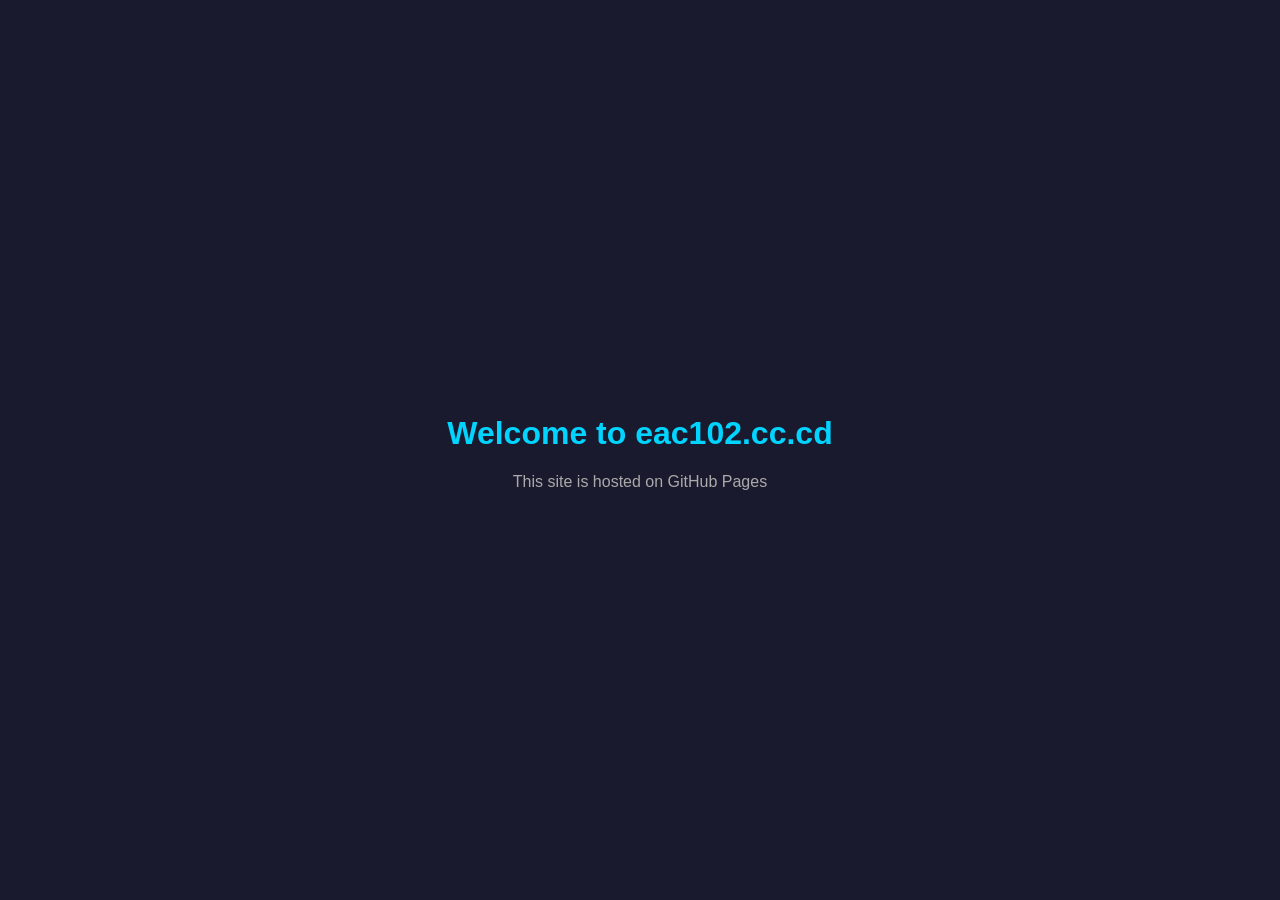
==== index.html @ 99d85132 "Add index.html for GitHub Pages" ====
<!DOCTYPE html>
<html lang="zh-CN">
<head>
  <meta charset="UTF-8">
  <meta name="viewport" content="width=device-width, initial-scale=1.0">
  <title>eac102.cc.cd</title>
  <style>
    body { font-family: Arial, sans-serif; display: flex; justify-content: center; align-items: center; min-height: 100vh; margin: 0; background: #1a1a2e; color: #eee; }
    .container { text-align: center; }
    h1 { color: #00d4ff; }
    p { color: #aaa; }
  </style>
</head>
<body>
  <div class="container">
    <h1>Welcome to eac102.cc.cd</h1>
    <p>This site is hosted on GitHub Pages</p>
  </div>
</body>
</html>
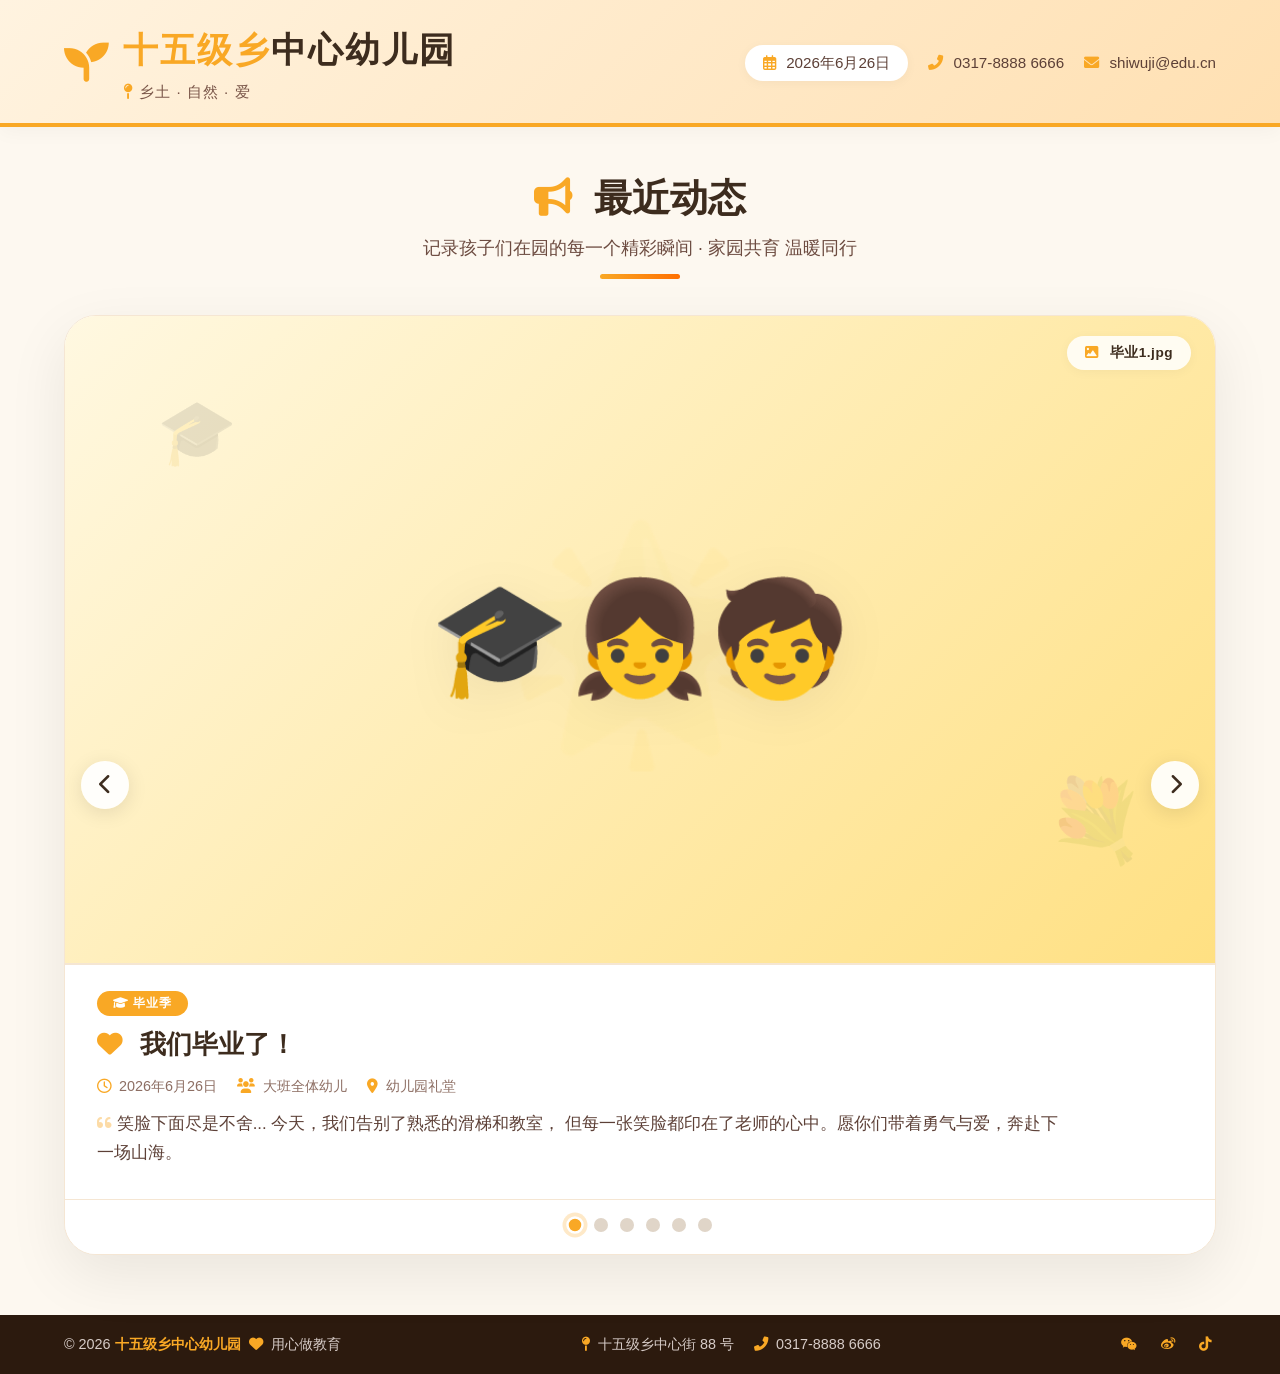
==== commit 044bb714: "Revamp index.html with new layout and styles Updated the HTML structure and styles for the website, " ====
--- a/index.html
+++ b/index.html
@@ -1,20 +1,857 @@
 <!DOCTYPE html>
 <html lang="zh-CN">
 <head>
-  <meta charset="UTF-8">
-  <meta name="viewport" content="width=device-width, initial-scale=1.0">
-  <title>eac102.cc.cd</title>
-  <style>
-    body { font-family: Arial, sans-serif; display: flex; justify-content: center; align-items: center; min-height: 100vh; margin: 0; background: #1a1a2e; color: #eee; }
-    .container { text-align: center; }
-    h1 { color: #00d4ff; }
-    p { color: #aaa; }
-  </style>
+    <meta charset="UTF-8" />
+    <meta name="viewport" content="width=device-width, initial-scale=1.0" />
+    <title>十五级乡中心幼儿园 · 最近动态</title>
+    <!-- Font Awesome 图标库 -->
+    <link rel="stylesheet" href="https://cdnjs.cloudflare.com/ajax/libs/font-awesome/6.0.0-beta3/css/all.min.css" />
+    <style>
+        /* ----- 全局重置 ----- */
+        * {
+            margin: 0;
+            padding: 0;
+            box-sizing: border-box;
+        }
+
+        body {
+            font-family: 'Segoe UI', 'PingFang SC', Roboto, 'Helvetica Neue', sans-serif;
+            background: #fdf8f0;
+            color: #3d2c1e;
+            line-height: 1.6;
+            min-height: 100vh;
+            display: flex;
+            flex-direction: column;
+        }
+
+        a {
+            text-decoration: none;
+            color: inherit;
+        }
+
+        /* ----- 容器 ----- */
+        .container {
+            max-width: 1200px;
+            margin: 0 auto;
+            padding: 0 24px;
+        }
+
+        /* ----- 顶部品牌栏 ----- */
+        .brand-bar {
+            background: linear-gradient(135deg, #fff3e0, #ffe0b2);
+            padding: 22px 0 18px;
+            border-bottom: 4px solid #f9a825;
+            box-shadow: 0 4px 20px rgba(0, 0, 0, 0.04);
+        }
+
+        .brand-bar .container {
+            display: flex;
+            justify-content: space-between;
+            align-items: center;
+            flex-wrap: wrap;
+            gap: 16px;
+        }
+
+        .brand {
+            display: flex;
+            align-items: center;
+            gap: 14px;
+        }
+
+        .brand .logo-icon {
+            font-size: 2.8rem;
+            color: #f9a825;
+        }
+
+        .brand h1 {
+            font-size: 2.2rem;
+            font-weight: 800;
+            color: #3d2c1e;
+            letter-spacing: 2px;
+        }
+
+        .brand h1 span {
+            color: #f9a825;
+        }
+
+        .brand .sub {
+            font-size: 0.95rem;
+            color: #795548;
+            font-weight: 500;
+            margin-top: 2px;
+            letter-spacing: 1px;
+        }
+
+        .brand-right {
+            display: flex;
+            align-items: center;
+            gap: 20px;
+            font-size: 0.95rem;
+            color: #5d4037;
+        }
+
+        .brand-right i {
+            color: #f9a825;
+            margin-right: 6px;
+        }
+
+        .brand-right .date-badge {
+            background: #fff;
+            padding: 6px 18px;
+            border-radius: 30px;
+            box-shadow: 0 2px 12px rgba(0, 0, 0, 0.04);
+            font-weight: 500;
+        }
+
+        /* ----- 页面主标题 ----- */
+        .page-header {
+            text-align: center;
+            padding: 40px 0 16px;
+        }
+
+        .page-header h2 {
+            font-size: 2.4rem;
+            font-weight: 700;
+            color: #3d2c1e;
+        }
+
+        .page-header h2 i {
+            color: #f9a825;
+            margin-right: 12px;
+        }
+
+        .page-header p {
+            color: #6d4c41;
+            font-size: 1.1rem;
+            margin-top: 6px;
+        }
+
+        .page-header .underline {
+            width: 80px;
+            height: 5px;
+            background: linear-gradient(90deg, #f9a825, #ff6f00);
+            margin: 12px auto 0;
+            border-radius: 10px;
+        }
+
+        /* ----- 动态滚动区（核心） ----- */
+        .dynamic-section {
+            flex: 1;
+            padding: 20px 0 60px;
+            display: flex;
+            align-items: center;
+        }
+
+        .carousel-wrapper {
+            position: relative;
+            width: 100%;
+            border-radius: 32px;
+            overflow: hidden;
+            box-shadow: 0 20px 60px rgba(0, 0, 0, 0.08);
+            background: #ffffff;
+            border: 1px solid #f5e6d3;
+        }
+
+        /* 轮播轨道 */
+        .carousel-track {
+            display: flex;
+            transition: transform 0.6s cubic-bezier(0.25, 0.46, 0.45, 0.94);
+        }
+
+        .carousel-slide {
+            min-width: 100%;
+            display: flex;
+            flex-direction: column;
+            background: #fffaf2;
+        }
+
+        /* 图片区域 —— 使用 Emoji 或纯色块 + 图标模拟 */
+        .slide-image {
+            width: 100%;
+            aspect-ratio: 16 / 9;
+            display: flex;
+            flex-direction: column;
+            justify-content: center;
+            align-items: center;
+            font-size: 7rem;
+            padding: 30px;
+            position: relative;
+            overflow: hidden;
+        }
+
+        .slide-image .emoji-big {
+            font-size: 7rem;
+            line-height: 1.2;
+            filter: drop-shadow(0 8px 24px rgba(0, 0, 0, 0.06));
+            z-index: 2;
+        }
+
+        .slide-image .image-label {
+            position: absolute;
+            top: 20px;
+            right: 24px;
+            background: rgba(255, 255, 255, 0.85);
+            backdrop-filter: blur(6px);
+            -webkit-backdrop-filter: blur(6px);
+            padding: 6px 18px;
+            border-radius: 40px;
+            font-size: 0.85rem;
+            font-weight: 600;
+            color: #3d2c1e;
+            box-shadow: 0 2px 12px rgba(0, 0, 0, 0.04);
+            z-index: 3;
+            letter-spacing: 0.5px;
+        }
+
+        .slide-image .image-label i {
+            color: #f9a825;
+            margin-right: 6px;
+        }
+
+        /* 装饰小元素 */
+        .slide-image .deco {
+            position: absolute;
+            font-size: 2rem;
+            opacity: 0.12;
+            z-index: 1;
+        }
+
+        .slide-image .deco.d1 {
+            top: 10%;
+            left: 8%;
+            font-size: 4rem;
+        }
+        .slide-image .deco.d2 {
+            bottom: 12%;
+            right: 6%;
+            font-size: 5rem;
+        }
+        .slide-image .deco.d3 {
+            top: 50%;
+            left: 50%;
+            transform: translate(-50%, -50%);
+            font-size: 14rem;
+            opacity: 0.04;
+        }
+
+        /* 文字说明区域 */
+        .slide-caption {
+            padding: 24px 32px 32px;
+            background: #ffffff;
+            border-top: 2px solid #f5e6d3;
+        }
+
+        .slide-caption .caption-tag {
+            display: inline-block;
+            background: #f9a825;
+            color: #fff;
+            font-size: 0.75rem;
+            font-weight: 700;
+            padding: 3px 16px;
+            border-radius: 30px;
+            letter-spacing: 1px;
+            text-transform: uppercase;
+            margin-bottom: 8px;
+        }
+
+        .slide-caption h3 {
+            font-size: 1.6rem;
+            font-weight: 700;
+            color: #3d2c1e;
+            margin-bottom: 6px;
+        }
+
+        .slide-caption h3 i {
+            color: #f9a825;
+            margin-right: 10px;
+        }
+
+        .slide-caption .caption-meta {
+            display: flex;
+            align-items: center;
+            gap: 20px;
+            flex-wrap: wrap;
+            margin: 10px 0 12px;
+            font-size: 0.9rem;
+            color: #8d6e63;
+        }
+
+        .slide-caption .caption-meta i {
+            color: #f9a825;
+            margin-right: 4px;
+        }
+
+        .slide-caption .caption-desc {
+            font-size: 1.05rem;
+            color: #5d4037;
+            line-height: 1.7;
+            max-width: 90%;
+        }
+
+        .slide-caption .caption-desc i {
+            color: #f9a825;
+        }
+
+        /* ----- 轮播控制按钮 ----- */
+        .carousel-btn {
+            position: absolute;
+            top: 50%;
+            transform: translateY(-50%);
+            background: rgba(255, 255, 255, 0.92);
+            backdrop-filter: blur(4px);
+            -webkit-backdrop-filter: blur(4px);
+            border: none;
+            width: 48px;
+            height: 48px;
+            border-radius: 50%;
+            cursor: pointer;
+            z-index: 20;
+            box-shadow: 0 4px 20px rgba(0, 0, 0, 0.10);
+            transition: all 0.3s ease;
+            color: #3d2c1e;
+            font-size: 1.3rem;
+            display: flex;
+            align-items: center;
+            justify-content: center;
+        }
+
+        .carousel-btn:hover {
+            background: #f9a825;
+            color: #fff;
+            box-shadow: 0 6px 28px rgba(249, 168, 37, 0.35);
+            transform: translateY(-50%) scale(1.05);
+        }
+
+        .carousel-btn.prev {
+            left: 16px;
+        }
+
+        .carousel-btn.next {
+            right: 16px;
+        }
+
+        /* ----- 底部指示点 ----- */
+        .carousel-dots {
+            display: flex;
+            justify-content: center;
+            gap: 12px;
+            padding: 18px 0 22px;
+            background: #ffffff;
+            border-top: 1px solid #f5e6d3;
+        }
+
+        .dot {
+            width: 14px;
+            height: 14px;
+            border-radius: 50%;
+            background: #e0d5c8;
+            cursor: pointer;
+            transition: all 0.3s ease;
+            border: 2px solid transparent;
+        }
+
+        .dot.active {
+            background: #f9a825;
+            transform: scale(1.25);
+            border-color: #fff;
+            box-shadow: 0 0 0 3px #f9a82540;
+        }
+
+        .dot:hover {
+            background: #f9a825;
+            opacity: 0.7;
+        }
+
+        /* ----- 底部信息 ----- */
+        .footer-bar {
+            background: #2c1a0e;
+            color: #d7ccc8;
+            padding: 18px 0;
+            text-align: center;
+            font-size: 0.9rem;
+            margin-top: auto;
+        }
+
+        .footer-bar .container {
+            display: flex;
+            justify-content: space-between;
+            align-items: center;
+            flex-wrap: wrap;
+            gap: 12px;
+        }
+
+        .footer-bar .brand-name {
+            color: #f9a825;
+            font-weight: 700;
+        }
+
+        .footer-bar i {
+            color: #f9a825;
+            margin: 0 4px;
+        }
+
+        .footer-bar a {
+            color: #f9a825;
+            transition: color 0.3s;
+        }
+
+        .footer-bar a:hover {
+            color: #ff8f00;
+        }
+
+        /* ----- 响应式 ----- */
+        @media (max-width: 900px) {
+            .brand h1 {
+                font-size: 1.8rem;
+            }
+            .slide-caption h3 {
+                font-size: 1.3rem;
+            }
+            .slide-caption .caption-desc {
+                max-width: 100%;
+                font-size: 1rem;
+            }
+        }
+
+        @media (max-width: 768px) {
+            .brand-bar .container {
+                flex-direction: column;
+                align-items: flex-start;
+            }
+            .brand-right {
+                width: 100%;
+                justify-content: flex-start;
+                flex-wrap: wrap;
+                gap: 10px;
+                font-size: 0.85rem;
+            }
+            .brand h1 {
+                font-size: 1.5rem;
+            }
+            .brand .logo-icon {
+                font-size: 2.2rem;
+            }
+            .page-header h2 {
+                font-size: 1.8rem;
+            }
+            .slide-image {
+                aspect-ratio: 4 / 3;
+                font-size: 5rem;
+            }
+            .slide-image .emoji-big {
+                font-size: 5rem;
+            }
+            .slide-caption {
+                padding: 18px 20px 24px;
+            }
+            .slide-caption h3 {
+                font-size: 1.15rem;
+            }
+            .slide-caption .caption-meta {
+                font-size: 0.8rem;
+                gap: 12px;
+            }
+            .carousel-btn {
+                width: 38px;
+                height: 38px;
+                font-size: 1rem;
+            }
+            .carousel-btn.prev {
+                left: 8px;
+            }
+            .carousel-btn.next {
+                right: 8px;
+            }
+            .carousel-dots {
+                gap: 10px;
+                padding: 14px 0 18px;
+            }
+            .dot {
+                width: 12px;
+                height: 12px;
+            }
+            .footer-bar .container {
+                flex-direction: column;
+                text-align: center;
+            }
+            .slide-image .image-label {
+                top: 12px;
+                right: 14px;
+                font-size: 0.7rem;
+                padding: 4px 12px;
+            }
+        }
+
+        @media (max-width: 480px) {
+            .brand h1 {
+                font-size: 1.3rem;
+            }
+            .brand .sub {
+                font-size: 0.8rem;
+            }
+            .page-header h2 {
+                font-size: 1.5rem;
+            }
+            .page-header p {
+                font-size: 0.95rem;
+            }
+            .slide-image {
+                aspect-ratio: 1 / 1;
+                font-size: 4rem;
+            }
+            .slide-image .emoji-big {
+                font-size: 4rem;
+            }
+            .slide-caption h3 {
+                font-size: 1rem;
+            }
+            .slide-caption .caption-desc {
+                font-size: 0.9rem;
+            }
+            .carousel-btn {
+                width: 32px;
+                height: 32px;
+                font-size: 0.8rem;
+            }
+            .carousel-btn.prev {
+                left: 4px;
+            }
+            .carousel-btn.next {
+                right: 4px;
+            }
+            .dot {
+                width: 10px;
+                height: 10px;
+            }
+        }
+    </style>
 </head>
+
 <body>
-  <div class="container">
-    <h1>Welcome to eac102.cc.cd</h1>
-    <p>This site is hosted on GitHub Pages</p>
-  </div>
+
+    <!-- ===== 顶部品牌栏 ===== -->
+    <header class="brand-bar">
+        <div class="container">
+            <div class="brand">
+                <i class="fas fa-seedling logo-icon"></i>
+                <div>
+                    <h1><span>十五级乡</span>中心幼儿园</h1>
+                    <div class="sub"><i class="fas fa-map-pin" style="color:#f9a825;"></i> 乡土 · 自然 · 爱</div>
+                </div>
+            </div>
+            <div class="brand-right">
+                <span class="date-badge"><i class="far fa-calendar-alt"></i> 2026年6月26日</span>
+                <span><i class="fas fa-phone-alt"></i> 0317-8888 6666</span>
+                <span><i class="fas fa-envelope"></i> shiwuji@edu.cn</span>
+            </div>
+        </div>
+    </header>
+
+    <!-- ===== 页面主标题 ===== -->
+    <section class="page-header">
+        <div class="container">
+            <h2><i class="fas fa-bullhorn"></i> 最近动态</h2>
+            <p>记录孩子们在园的每一个精彩瞬间 · 家园共育 温暖同行</p>
+            <div class="underline"></div>
+        </div>
+    </section>
+
+    <!-- ===== 动态滚动区（核心） ===== -->
+    <section class="dynamic-section">
+        <div class="container">
+
+            <div class="carousel-wrapper">
+
+                <!-- 轮播轨道 -->
+                <div class="carousel-track" id="carouselTrack">
+
+                    <!-- ===== 🔥 新增：毕业季动态（放在第一位） ===== -->
+                    <div class="carousel-slide">
+                        <div class="slide-image" style="background: linear-gradient(135deg, #FFF8E1, #FFE082);">
+                            <span class="image-label"><i class="fas fa-image"></i> 毕业1.jpg</span>
+                            <span class="deco d1">🎓</span>
+                            <span class="deco d2">💐</span>
+                            <span class="deco d3">🌟</span>
+                            <span class="emoji-big">🎓👧🧒</span>
+                        </div>
+                        <div class="slide-caption">
+                            <span class="caption-tag"><i class="fas fa-graduation-cap"></i> 毕业季</span>
+                            <h3><i class="fas fa-heart"></i> 我们毕业了！</h3>
+                            <div class="caption-meta">
+                                <span><i class="far fa-clock"></i> 2026年6月26日</span>
+                                <span><i class="fas fa-users"></i> 大班全体幼儿</span>
+                                <span><i class="fas fa-map-marker-alt"></i> 幼儿园礼堂</span>
+                            </div>
+                            <div class="caption-desc">
+                                <i class="fas fa-quote-left" style="opacity:0.4;"></i>
+                                笑脸下面尽是不舍... 今天，我们告别了熟悉的滑梯和教室，
+                                但每一张笑脸都印在了老师的心中。愿你们带着勇气与爱，奔赴下一场山海。
+                            </div>
+                        </div>
+                    </div>
+
+                    <!-- ===== 动态 1（原） ===== -->
+                    <div class="carousel-slide">
+                        <div class="slide-image" style="background: linear-gradient(135deg, #FFF3E0, #FFE0B2);">
+                            <span class="image-label"><i class="fas fa-calendar-check"></i> 2026.06.20</span>
+                            <span class="deco d1">🌻</span>
+                            <span class="deco d2">🌈</span>
+                            <span class="deco d3">🌳</span>
+                            <span class="emoji-big">🏡🌿</span>
+                        </div>
+                        <div class="slide-caption">
+                            <span class="caption-tag"><i class="fas fa-star"></i> 园所活动</span>
+                            <h3><i class="fas fa-tree"></i> “自然探秘” 户外种植日</h3>
+                            <div class="caption-meta">
+                                <span><i class="far fa-clock"></i> 2026年6月20日</span>
+                                <span><i class="fas fa-users"></i> 全体中大班幼儿</span>
+                                <span><i class="fas fa-map-marker-alt"></i> 园内种植园</span>
+                            </div>
+                            <div class="caption-desc">
+                                <i class="fas fa-quote-left" style="opacity:0.4;"></i>
+                                孩子们亲手种下番茄、黄瓜和向日葵，在泥土中感受生命的力量。
+                                观察、浇水、记录…… 每一颗小苗都是童年的伙伴。
+                            </div>
+                        </div>
+                    </div>
+
+                    <!-- ===== 动态 2 ===== -->
+                    <div class="carousel-slide">
+                        <div class="slide-image" style="background: linear-gradient(135deg, #E3F2FD, #BBDEFB);">
+                            <span class="image-label"><i class="fas fa-calendar-check"></i> 2026.06.18</span>
+                            <span class="deco d1">📖</span>
+                            <span class="deco d2">✨</span>
+                            <span class="deco d3">🧸</span>
+                            <span class="emoji-big">📚🎨</span>
+                        </div>
+                        <div class="slide-caption">
+                            <span class="caption-tag"><i class="fas fa-paint-brush"></i> 特色课程</span>
+                            <h3><i class="fas fa-book-open"></i> 绘本剧场 · 创意美术展</h3>
+                            <div class="caption-meta">
+                                <span><i class="far fa-clock"></i> 2026年6月18日</span>
+                                <span><i class="fas fa-users"></i> 小班 · 中班</span>
+                                <span><i class="fas fa-map-marker-alt"></i> 多功能艺术厅</span>
+                            </div>
+                            <div class="caption-desc">
+                                <i class="fas fa-quote-left" style="opacity:0.4;"></i>
+                                将绘本故事《好饿的毛毛虫》搬上小舞台，孩子们用画笔、
+                                黏土和肢体语言演绎故事，在艺术中学会表达与创造。
+                            </div>
+                        </div>
+                    </div>
+
+                    <!-- ===== 动态 3 ===== -->
+                    <div class="carousel-slide">
+                        <div class="slide-image" style="background: linear-gradient(135deg, #E8F5E9, #C8E6C9);">
+                            <span class="image-label"><i class="fas fa-calendar-check"></i> 2026.06.15</span>
+                            <span class="deco d1">🍎</span>
+                            <span class="deco d2">🥗</span>
+                            <span class="deco d3">🧁</span>
+                            <span class="emoji-big">🍉🥕</span>
+                        </div>
+                        <div class="slide-caption">
+                            <span class="caption-tag"><i class="fas fa-heart"></i> 健康膳食</span>
+                            <h3><i class="fas fa-apple-alt"></i> 夏日营养自助餐会</h3>
+                            <div class="caption-meta">
+                                <span><i class="far fa-clock"></i> 2026年6月15日</span>
+                                <span><i class="fas fa-users"></i> 全园幼儿</span>
+                                <span><i class="fas fa-map-marker-alt"></i> 各班教室</span>
+                            </div>
+                            <div class="caption-desc">
+                                <i class="fas fa-quote-left" style="opacity:0.4;"></i>
+                                新鲜水果、蔬菜沙拉、杂粮小点…… 孩子们自己搭配餐盘，
+                                在品尝美味的同时学习均衡营养，从小养成健康饮食习惯。
+                            </div>
+                        </div>
+                    </div>
+
+                    <!-- ===== 动态 4 ===== -->
+                    <div class="carousel-slide">
+                        <div class="slide-image" style="background: linear-gradient(135deg, #FCE4EC, #F8BBD0);">
+                            <span class="image-label"><i class="fas fa-calendar-check"></i> 2026.06.12</span>
+                            <span class="deco d1">🎵</span>
+                            <span class="deco d2">💃</span>
+                            <span class="deco d3">🎶</span>
+                            <span class="emoji-big">🎤🥁</span>
+                        </div>
+                        <div class="slide-caption">
+                            <span class="caption-tag"><i class="fas fa-music"></i> 艺术节</span>
+                            <h3><i class="fas fa-guitar"></i> “童心绽放” 音乐律动汇演</h3>
+                            <div class="caption-meta">
+                                <span><i class="far fa-clock"></i> 2026年6月12日</span>
+                                <span><i class="fas fa-users"></i> 大班 · 中班</span>
+                                <span><i class="fas fa-map-marker-alt"></i> 园内小剧场</span>
+                            </div>
+                            <div class="caption-desc">
+                                <i class="fas fa-quote-left" style="opacity:0.4;"></i>
+                                非洲鼓、手铃、合唱…… 孩子们用节奏和歌声表达快乐。
+                                小小的舞台，大大的梦想，每一个音符都是童年的光芒。
+                            </div>
+                        </div>
+                    </div>
+
+                    <!-- ===== 动态 5 ===== -->
+                    <div class="carousel-slide">
+                        <div class="slide-image" style="background: linear-gradient(135deg, #EDE7F6, #D1C4E9);">
+                            <span class="image-label"><i class="fas fa-calendar-check"></i> 2026.06.08</span>
+                            <span class="deco d1">🏅</span>
+                            <span class="deco d2">⚽</span>
+                            <span class="deco d3">💪</span>
+                            <span class="emoji-big">🏃‍♂️🏃‍♀️</span>
+                        </div>
+                        <div class="slide-caption">
+                            <span class="caption-tag"><i class="fas fa-trophy"></i> 体能活动</span>
+                            <h3><i class="fas fa-running"></i> 趣味运动会 · 亲子同行</h3>
+                            <div class="caption-meta">
+                                <span><i class="far fa-clock"></i> 2026年6月8日</span>
+                                <span><i class="fas fa-users"></i> 全园亲子家庭</span>
+                                <span><i class="fas fa-map-marker-alt"></i> 户外大操场</span>
+                            </div>
+                            <div class="caption-desc">
+                                <i class="fas fa-quote-left" style="opacity:0.4;"></i>
+                                毛毛虫竞速、袋鼠跳、接力跑…… 爸爸妈妈和孩子们一起
+                                挥洒汗水，在欢笑中感受运动的快乐，增进亲子情感。
+                            </div>
+                        </div>
+                    </div>
+
+                </div>
+
+                <!-- 左右控制按钮 -->
+                <button class="carousel-btn prev" id="prevBtn" aria-label="上一页">
+                    <i class="fas fa-chevron-left"></i>
+                </button>
+                <button class="carousel-btn next" id="nextBtn" aria-label="下一页">
+                    <i class="fas fa-chevron-right"></i>
+                </button>
+
+                <!-- 指示点 -->
+                <div class="carousel-dots" id="carouselDots"></div>
+
+            </div>
+
+        </div>
+    </section>
+
+    <!-- ===== 底部信息 ===== -->
+    <footer class="footer-bar">
+        <div class="container">
+            <span>
+                © 2026 <span class="brand-name">十五级乡中心幼儿园</span>
+                <i class="fas fa-heart"></i> 用心做教育
+            </span>
+            <span>
+                <i class="fas fa-map-pin"></i> 十五级乡中心街 88 号
+                <i class="fas fa-phone-alt" style="margin-left:16px;"></i> 0317-8888 6666
+            </span>
+            <span>
+                <a href="#"><i class="fab fa-weixin"></i></a>
+                <a href="#" style="margin-left:12px;"><i class="fab fa-weibo"></i></a>
+                <a href="#" style="margin-left:12px;"><i class="fab fa-tiktok"></i></a>
+            </span>
+        </div>
+    </footer>
+
+    <!-- ===== JavaScript 轮播逻辑 ===== -->
+    <script>
+        (function() {
+            const track = document.getElementById('carouselTrack');
+            const prevBtn = document.getElementById('prevBtn');
+            const nextBtn = document.getElementById('nextBtn');
+            const dotsContainer = document.getElementById('carouselDots');
+            const slides = track.querySelectorAll('.carousel-slide');
+            let currentIndex = 0;
+            const totalSlides = slides.length;
+            let autoPlayTimer = null;
+            const AUTO_INTERVAL = 4000; // 4秒自动切换
+
+            // --- 创建指示点 ---
+            slides.forEach((_, index) => {
+                const dot = document.createElement('span');
+                dot.classList.add('dot');
+                if (index === 0) dot.classList.add('active');
+                dot.dataset.index = index;
+                dot.addEventListener('click', () => goToSlide(index));
+                dotsContainer.appendChild(dot);
+            });
+            const dots = dotsContainer.querySelectorAll('.dot');
+
+            // --- 跳转到指定幻灯片 ---
+            function goToSlide(index) {
+                if (index < 0) index = totalSlides - 1;
+                if (index >= totalSlides) index = 0;
+                currentIndex = index;
+                track.style.transform = `translateX(-${currentIndex * 100}%)`;
+                dots.forEach((dot, i) => {
+                    dot.classList.toggle('active', i === currentIndex);
+                });
+                resetAutoPlay();
+            }
+
+            // --- 上一张 / 下一张 ---
+            function prevSlide() { goToSlide(currentIndex - 1); }
+            function nextSlide() { goToSlide(currentIndex + 1); }
+
+            // --- 自动播放控制 ---
+            function resetAutoPlay() {
+                if (autoPlayTimer) {
+                    clearInterval(autoPlayTimer);
+                    autoPlayTimer = null;
+                }
+                autoPlayTimer = setInterval(nextSlide, AUTO_INTERVAL);
+            }
+
+            function pauseAutoPlay() {
+                if (autoPlayTimer) {
+                    clearInterval(autoPlayTimer);
+                    autoPlayTimer = null;
+                }
+            }
+
+            // --- 绑定事件 ---
+            prevBtn.addEventListener('click', (e) => {
+                e.stopPropagation();
+                prevSlide();
+            });
+            nextBtn.addEventListener('click', (e) => {
+                e.stopPropagation();
+                nextSlide();
+            });
+
+            // 鼠标悬停暂停 / 离开恢复
+            const wrapper = document.querySelector('.carousel-wrapper');
+            wrapper.addEventListener('mouseenter', pauseAutoPlay);
+            wrapper.addEventListener('mouseleave', resetAutoPlay);
+
+            // 触摸滑动支持
+            let touchStartX = 0;
+            let touchEndX = 0;
+            wrapper.addEventListener('touchstart', (e) => {
+                touchStartX = e.changedTouches[0].screenX;
+            }, { passive: true });
+            wrapper.addEventListener('touchend', (e) => {
+                touchEndX = e.changedTouches[0].screenX;
+                const diff = touchStartX - touchEndX;
+                if (Math.abs(diff) > 30) {
+                    if (diff > 0) nextSlide();
+                    else prevSlide();
+                }
+            }, { passive: true });
+
+            // --- 启动自动播放 ---
+            resetAutoPlay();
+
+            // 页面可见性变化时暂停/恢复（提升体验）
+            document.addEventListener('visibilitychange', () => {
+                if (document.hidden) {
+                    pauseAutoPlay();
+                } else {
+                    resetAutoPlay();
+                }
+            });
+
+        })();
+    </script>
+
 </body>
 </html>
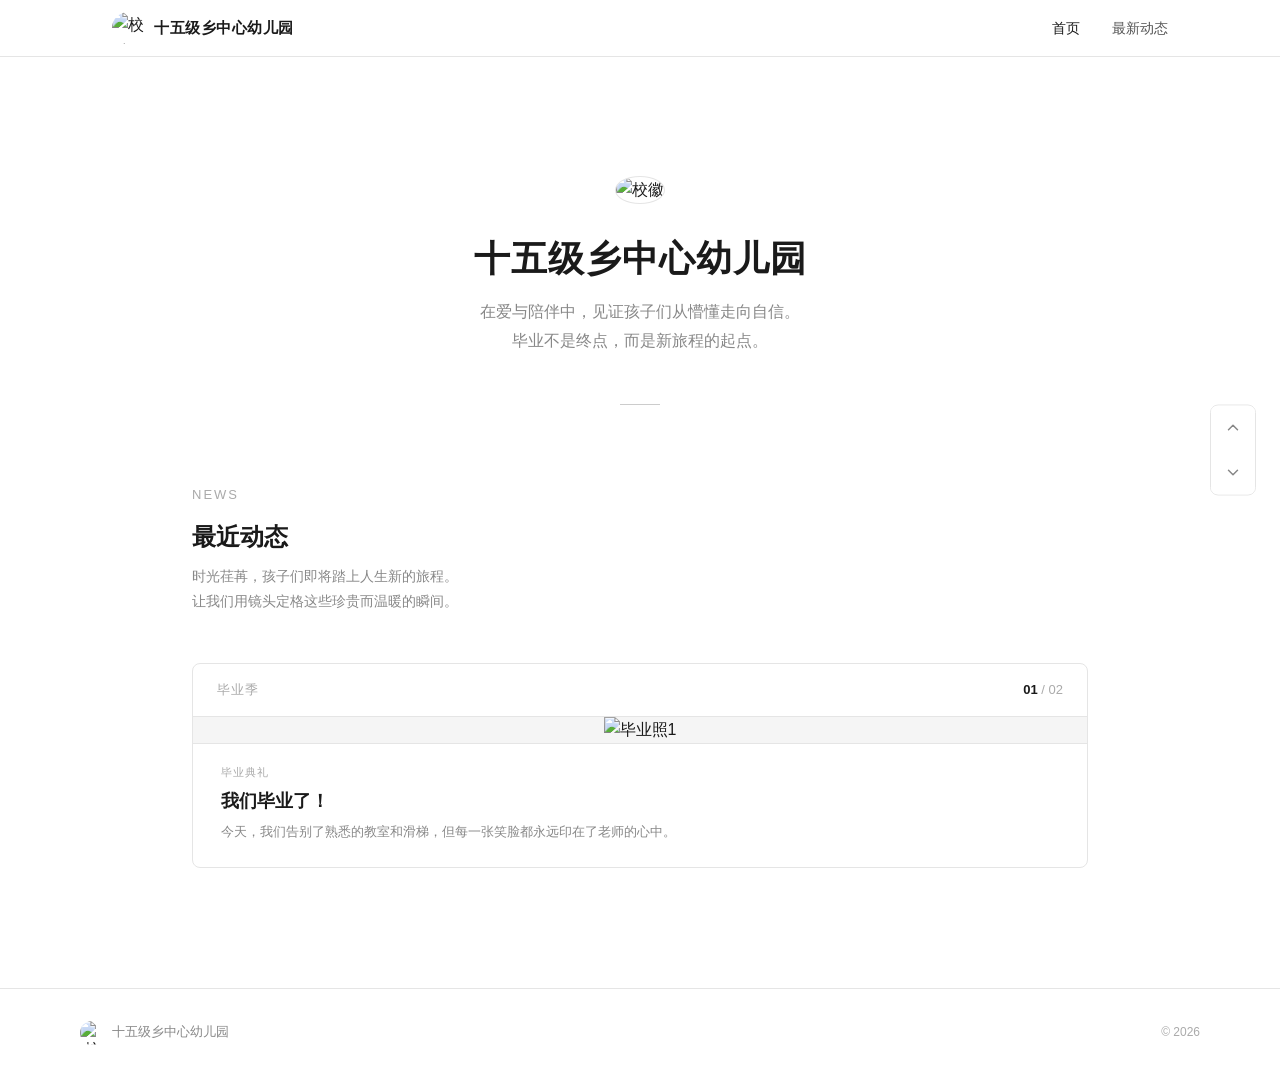
==== commit a03c30bb: "Update fmt.Println to output 'Goodbye World'" ====
--- a/index.html
+++ b/index.html
@@ -1,857 +1,606 @@
 <!DOCTYPE html>
 <html lang="zh-CN">
 <head>
-    <meta charset="UTF-8" />
-    <meta name="viewport" content="width=device-width, initial-scale=1.0" />
-    <title>十五级乡中心幼儿园 · 最近动态</title>
-    <!-- Font Awesome 图标库 -->
-    <link rel="stylesheet" href="https://cdnjs.cloudflare.com/ajax/libs/font-awesome/6.0.0-beta3/css/all.min.css" />
-    <style>
-        /* ----- 全局重置 ----- */
-        * {
-            margin: 0;
-            padding: 0;
-            box-sizing: border-box;
-        }
-
-        body {
-            font-family: 'Segoe UI', 'PingFang SC', Roboto, 'Helvetica Neue', sans-serif;
-            background: #fdf8f0;
-            color: #3d2c1e;
-            line-height: 1.6;
-            min-height: 100vh;
-            display: flex;
-            flex-direction: column;
-        }
-
-        a {
-            text-decoration: none;
-            color: inherit;
-        }
-
-        /* ----- 容器 ----- */
-        .container {
-            max-width: 1200px;
-            margin: 0 auto;
-            padding: 0 24px;
-        }
-
-        /* ----- 顶部品牌栏 ----- */
-        .brand-bar {
-            background: linear-gradient(135deg, #fff3e0, #ffe0b2);
-            padding: 22px 0 18px;
-            border-bottom: 4px solid #f9a825;
-            box-shadow: 0 4px 20px rgba(0, 0, 0, 0.04);
-        }
-
-        .brand-bar .container {
-            display: flex;
-            justify-content: space-between;
-            align-items: center;
-            flex-wrap: wrap;
-            gap: 16px;
-        }
-
-        .brand {
-            display: flex;
-            align-items: center;
-            gap: 14px;
-        }
-
-        .brand .logo-icon {
-            font-size: 2.8rem;
-            color: #f9a825;
-        }
-
-        .brand h1 {
-            font-size: 2.2rem;
-            font-weight: 800;
-            color: #3d2c1e;
-            letter-spacing: 2px;
-        }
-
-        .brand h1 span {
-            color: #f9a825;
-        }
-
-        .brand .sub {
-            font-size: 0.95rem;
-            color: #795548;
-            font-weight: 500;
-            margin-top: 2px;
-            letter-spacing: 1px;
-        }
-
-        .brand-right {
-            display: flex;
-            align-items: center;
-            gap: 20px;
-            font-size: 0.95rem;
-            color: #5d4037;
-        }
-
-        .brand-right i {
-            color: #f9a825;
-            margin-right: 6px;
-        }
-
-        .brand-right .date-badge {
-            background: #fff;
-            padding: 6px 18px;
-            border-radius: 30px;
-            box-shadow: 0 2px 12px rgba(0, 0, 0, 0.04);
-            font-weight: 500;
-        }
-
-        /* ----- 页面主标题 ----- */
-        .page-header {
-            text-align: center;
-            padding: 40px 0 16px;
-        }
-
-        .page-header h2 {
-            font-size: 2.4rem;
-            font-weight: 700;
-            color: #3d2c1e;
-        }
-
-        .page-header h2 i {
-            color: #f9a825;
-            margin-right: 12px;
-        }
-
-        .page-header p {
-            color: #6d4c41;
-            font-size: 1.1rem;
-            margin-top: 6px;
-        }
-
-        .page-header .underline {
-            width: 80px;
-            height: 5px;
-            background: linear-gradient(90deg, #f9a825, #ff6f00);
-            margin: 12px auto 0;
-            border-radius: 10px;
-        }
-
-        /* ----- 动态滚动区（核心） ----- */
-        .dynamic-section {
-            flex: 1;
-            padding: 20px 0 60px;
-            display: flex;
-            align-items: center;
-        }
-
-        .carousel-wrapper {
-            position: relative;
-            width: 100%;
-            border-radius: 32px;
-            overflow: hidden;
-            box-shadow: 0 20px 60px rgba(0, 0, 0, 0.08);
-            background: #ffffff;
-            border: 1px solid #f5e6d3;
-        }
-
-        /* 轮播轨道 */
-        .carousel-track {
-            display: flex;
-            transition: transform 0.6s cubic-bezier(0.25, 0.46, 0.45, 0.94);
-        }
-
-        .carousel-slide {
-            min-width: 100%;
-            display: flex;
-            flex-direction: column;
-            background: #fffaf2;
-        }
-
-        /* 图片区域 —— 使用 Emoji 或纯色块 + 图标模拟 */
-        .slide-image {
-            width: 100%;
-            aspect-ratio: 16 / 9;
-            display: flex;
-            flex-direction: column;
-            justify-content: center;
-            align-items: center;
-            font-size: 7rem;
-            padding: 30px;
-            position: relative;
-            overflow: hidden;
-        }
-
-        .slide-image .emoji-big {
-            font-size: 7rem;
-            line-height: 1.2;
-            filter: drop-shadow(0 8px 24px rgba(0, 0, 0, 0.06));
-            z-index: 2;
-        }
-
-        .slide-image .image-label {
-            position: absolute;
-            top: 20px;
-            right: 24px;
-            background: rgba(255, 255, 255, 0.85);
-            backdrop-filter: blur(6px);
-            -webkit-backdrop-filter: blur(6px);
-            padding: 6px 18px;
-            border-radius: 40px;
-            font-size: 0.85rem;
-            font-weight: 600;
-            color: #3d2c1e;
-            box-shadow: 0 2px 12px rgba(0, 0, 0, 0.04);
-            z-index: 3;
-            letter-spacing: 0.5px;
-        }
-
-        .slide-image .image-label i {
-            color: #f9a825;
-            margin-right: 6px;
-        }
-
-        /* 装饰小元素 */
-        .slide-image .deco {
-            position: absolute;
-            font-size: 2rem;
-            opacity: 0.12;
-            z-index: 1;
-        }
-
-        .slide-image .deco.d1 {
-            top: 10%;
-            left: 8%;
-            font-size: 4rem;
-        }
-        .slide-image .deco.d2 {
-            bottom: 12%;
-            right: 6%;
-            font-size: 5rem;
-        }
-        .slide-image .deco.d3 {
-            top: 50%;
-            left: 50%;
-            transform: translate(-50%, -50%);
-            font-size: 14rem;
-            opacity: 0.04;
-        }
-
-        /* 文字说明区域 */
-        .slide-caption {
-            padding: 24px 32px 32px;
-            background: #ffffff;
-            border-top: 2px solid #f5e6d3;
-        }
-
-        .slide-caption .caption-tag {
-            display: inline-block;
-            background: #f9a825;
-            color: #fff;
-            font-size: 0.75rem;
-            font-weight: 700;
-            padding: 3px 16px;
-            border-radius: 30px;
-            letter-spacing: 1px;
-            text-transform: uppercase;
-            margin-bottom: 8px;
-        }
-
-        .slide-caption h3 {
-            font-size: 1.6rem;
-            font-weight: 700;
-            color: #3d2c1e;
-            margin-bottom: 6px;
-        }
-
-        .slide-caption h3 i {
-            color: #f9a825;
-            margin-right: 10px;
-        }
-
-        .slide-caption .caption-meta {
-            display: flex;
-            align-items: center;
-            gap: 20px;
-            flex-wrap: wrap;
-            margin: 10px 0 12px;
-            font-size: 0.9rem;
-            color: #8d6e63;
-        }
-
-        .slide-caption .caption-meta i {
-            color: #f9a825;
-            margin-right: 4px;
-        }
-
-        .slide-caption .caption-desc {
-            font-size: 1.05rem;
-            color: #5d4037;
-            line-height: 1.7;
-            max-width: 90%;
-        }
-
-        .slide-caption .caption-desc i {
-            color: #f9a825;
-        }
-
-        /* ----- 轮播控制按钮 ----- */
-        .carousel-btn {
-            position: absolute;
-            top: 50%;
-            transform: translateY(-50%);
-            background: rgba(255, 255, 255, 0.92);
-            backdrop-filter: blur(4px);
-            -webkit-backdrop-filter: blur(4px);
-            border: none;
-            width: 48px;
-            height: 48px;
-            border-radius: 50%;
-            cursor: pointer;
-            z-index: 20;
-            box-shadow: 0 4px 20px rgba(0, 0, 0, 0.10);
-            transition: all 0.3s ease;
-            color: #3d2c1e;
-            font-size: 1.3rem;
-            display: flex;
-            align-items: center;
-            justify-content: center;
-        }
-
-        .carousel-btn:hover {
-            background: #f9a825;
-            color: #fff;
-            box-shadow: 0 6px 28px rgba(249, 168, 37, 0.35);
-            transform: translateY(-50%) scale(1.05);
-        }
-
-        .carousel-btn.prev {
-            left: 16px;
-        }
-
-        .carousel-btn.next {
-            right: 16px;
-        }
-
-        /* ----- 底部指示点 ----- */
-        .carousel-dots {
-            display: flex;
-            justify-content: center;
-            gap: 12px;
-            padding: 18px 0 22px;
-            background: #ffffff;
-            border-top: 1px solid #f5e6d3;
-        }
-
-        .dot {
-            width: 14px;
-            height: 14px;
-            border-radius: 50%;
-            background: #e0d5c8;
-            cursor: pointer;
-            transition: all 0.3s ease;
-            border: 2px solid transparent;
-        }
-
-        .dot.active {
-            background: #f9a825;
-            transform: scale(1.25);
-            border-color: #fff;
-            box-shadow: 0 0 0 3px #f9a82540;
-        }
-
-        .dot:hover {
-            background: #f9a825;
-            opacity: 0.7;
-        }
-
-        /* ----- 底部信息 ----- */
-        .footer-bar {
-            background: #2c1a0e;
-            color: #d7ccc8;
-            padding: 18px 0;
-            text-align: center;
-            font-size: 0.9rem;
-            margin-top: auto;
-        }
-
-        .footer-bar .container {
-            display: flex;
-            justify-content: space-between;
-            align-items: center;
-            flex-wrap: wrap;
-            gap: 12px;
-        }
-
-        .footer-bar .brand-name {
-            color: #f9a825;
-            font-weight: 700;
-        }
-
-        .footer-bar i {
-            color: #f9a825;
-            margin: 0 4px;
-        }
-
-        .footer-bar a {
-            color: #f9a825;
-            transition: color 0.3s;
-        }
-
-        .footer-bar a:hover {
-            color: #ff8f00;
-        }
-
-        /* ----- 响应式 ----- */
-        @media (max-width: 900px) {
-            .brand h1 {
-                font-size: 1.8rem;
-            }
-            .slide-caption h3 {
-                font-size: 1.3rem;
-            }
-            .slide-caption .caption-desc {
-                max-width: 100%;
-                font-size: 1rem;
-            }
-        }
-
-        @media (max-width: 768px) {
-            .brand-bar .container {
-                flex-direction: column;
-                align-items: flex-start;
-            }
-            .brand-right {
-                width: 100%;
-                justify-content: flex-start;
-                flex-wrap: wrap;
-                gap: 10px;
-                font-size: 0.85rem;
-            }
-            .brand h1 {
-                font-size: 1.5rem;
-            }
-            .brand .logo-icon {
-                font-size: 2.2rem;
-            }
-            .page-header h2 {
-                font-size: 1.8rem;
-            }
-            .slide-image {
-                aspect-ratio: 4 / 3;
-                font-size: 5rem;
-            }
-            .slide-image .emoji-big {
-                font-size: 5rem;
-            }
-            .slide-caption {
-                padding: 18px 20px 24px;
-            }
-            .slide-caption h3 {
-                font-size: 1.15rem;
-            }
-            .slide-caption .caption-meta {
-                font-size: 0.8rem;
-                gap: 12px;
-            }
-            .carousel-btn {
-                width: 38px;
-                height: 38px;
-                font-size: 1rem;
-            }
-            .carousel-btn.prev {
-                left: 8px;
-            }
-            .carousel-btn.next {
-                right: 8px;
-            }
-            .carousel-dots {
-                gap: 10px;
-                padding: 14px 0 18px;
-            }
-            .dot {
-                width: 12px;
-                height: 12px;
-            }
-            .footer-bar .container {
-                flex-direction: column;
-                text-align: center;
-            }
-            .slide-image .image-label {
-                top: 12px;
-                right: 14px;
-                font-size: 0.7rem;
-                padding: 4px 12px;
-            }
-        }
-
-        @media (max-width: 480px) {
-            .brand h1 {
-                font-size: 1.3rem;
-            }
-            .brand .sub {
-                font-size: 0.8rem;
-            }
-            .page-header h2 {
-                font-size: 1.5rem;
-            }
-            .page-header p {
-                font-size: 0.95rem;
-            }
-            .slide-image {
-                aspect-ratio: 1 / 1;
-                font-size: 4rem;
-            }
-            .slide-image .emoji-big {
-                font-size: 4rem;
-            }
-            .slide-caption h3 {
-                font-size: 1rem;
-            }
-            .slide-caption .caption-desc {
-                font-size: 0.9rem;
-            }
-            .carousel-btn {
-                width: 32px;
-                height: 32px;
-                font-size: 0.8rem;
-            }
-            .carousel-btn.prev {
-                left: 4px;
-            }
-            .carousel-btn.next {
-                right: 4px;
-            }
-            .dot {
-                width: 10px;
-                height: 10px;
-            }
-        }
-    </style>
+<meta charset="UTF-8">
+<meta name="viewport" content="width=device-width, initial-scale=1.0">
+<title>十五级乡中心幼儿园</title>
+<link rel="icon" href="校徽.png" type="image/png">
+<style>
+  * { margin: 0; padding: 0; box-sizing: border-box; }
+
+  :root {
+    --black: #1a1a1a;
+    --gray-900: #2c2c2c;
+    --gray-700: #555555;
+    --gray-500: #888888;
+    --gray-400: #aaaaaa;
+    --gray-300: #cccccc;
+    --gray-200: #e5e5e5;
+    --gray-100: #f5f5f5;
+    --white: #ffffff;
+    --transition: 0.2s ease;
+  }
+
+  html { scroll-behavior: smooth; }
+
+  body {
+    font-family: -apple-system, BlinkMacSystemFont, "Noto Sans SC", "PingFang SC", "Microsoft YaHei", sans-serif;
+    color: var(--black);
+    background: var(--white);
+    line-height: 1.6;
+    -webkit-font-smoothing: antialiased;
+  }
+
+  /* ========== NAV ========== */
+  .nav {
+    position: fixed;
+    top: 0; left: 0; right: 0;
+    z-index: 100;
+    background: rgba(255,255,255,0.95);
+    -webkit-backdrop-filter: blur(8px);
+    backdrop-filter: blur(8px);
+    border-bottom: 1px solid var(--gray-200);
+  }
+
+  .nav-inner {
+    max-width: 1120px;
+    margin: 0 auto;
+    padding: 0 32px;
+    height: 56px;
+    display: flex;
+    align-items: center;
+    justify-content: space-between;
+  }
+
+  .nav-brand {
+    display: flex;
+    align-items: center;
+    gap: 10px;
+    text-decoration: none;
+    color: var(--black);
+  }
+
+  .nav-logo {
+    width: 32px;
+    height: 32px;
+    border-radius: 50%;
+    object-fit: cover;
+  }
+
+  .nav-name {
+    font-size: 15px;
+    font-weight: 600;
+    letter-spacing: 0.5px;
+  }
+
+  .nav-links {
+    display: flex;
+    align-items: center;
+    gap: 32px;
+    list-style: none;
+  }
+
+  .nav-links a {
+    font-size: 14px;
+    color: var(--gray-700);
+    text-decoration: none;
+    transition: color var(--transition);
+  }
+
+  .nav-links a:hover,
+  .nav-links a.active {
+    color: var(--black);
+  }
+
+  /* ========== MAIN WRAPPER ========== */
+  .main {
+    padding-top: 56px;
+  }
+
+  /* ========== HERO ========== */
+  .hero {
+    padding: 120px 32px 80px;
+    text-align: center;
+    max-width: 720px;
+    margin: 0 auto;
+  }
+
+  .hero-logo {
+    width: 216px;
+    height: 216px;
+    border-radius: 50%;
+    object-fit: cover;
+    margin-bottom: 32px;
+    border: 1px solid var(--gray-200);
+  }
+
+  .hero h1 {
+    font-size: 36px;
+    font-weight: 700;
+    color: var(--black);
+    letter-spacing: 1px;
+    margin-bottom: 16px;
+    line-height: 1.3;
+  }
+
+  .hero p {
+    font-size: 16px;
+    color: var(--gray-500);
+    font-weight: 300;
+    line-height: 1.8;
+    max-width: 520px;
+    margin: 0 auto;
+  }
+
+  .hero-divider {
+    width: 40px;
+    height: 1px;
+    background: var(--gray-300);
+    margin: 48px auto 0;
+  }
+
+  /* ========== CONTENT ========== */
+  .content {
+    max-width: 960px;
+    margin: 0 auto;
+    padding: 0 32px 120px;
+  }
+
+  .content-label {
+    font-size: 13px;
+    font-weight: 500;
+    color: var(--gray-400);
+    letter-spacing: 2px;
+    text-transform: uppercase;
+    margin-bottom: 12px;
+  }
+
+  .content-title {
+    font-size: 24px;
+    font-weight: 600;
+    color: var(--black);
+    margin-bottom: 8px;
+  }
+
+  .content-desc {
+    font-size: 14px;
+    color: var(--gray-500);
+    font-weight: 300;
+    margin-bottom: 48px;
+    line-height: 1.8;
+  }
+
+  /* ========== CAROUSEL ========== */
+  .carousel-wrapper {
+    position: relative;
+    border: 1px solid var(--gray-200);
+    border-radius: 8px;
+    overflow: hidden;
+  }
+
+  .carousel-header {
+    display: flex;
+    align-items: center;
+    justify-content: space-between;
+    padding: 16px 24px;
+    border-bottom: 1px solid var(--gray-200);
+  }
+
+  .carousel-header-label {
+    font-size: 13px;
+    font-weight: 500;
+    color: var(--gray-400);
+    letter-spacing: 1px;
+  }
+
+  .carousel-header-count {
+    font-size: 13px;
+    color: var(--gray-400);
+    font-variant-numeric: tabular-nums;
+  }
+
+  .carousel-header-count .cur {
+    color: var(--black);
+    font-weight: 600;
+  }
+
+  .carousel-viewport {
+    overflow: hidden;
+  }
+
+  .carousel-track {
+    display: flex;
+    transition: transform 0.5s cubic-bezier(0.4, 0, 0.2, 1);
+  }
+
+  .carousel-track.paused {
+    transition: none;
+  }
+
+  /* Full-width slide */
+  .slide {
+    min-width: 100%;
+    display: flex;
+    flex-direction: column;
+  }
+
+  .slide-img-wrap {
+    width: 100%;
+    background: var(--gray-100);
+    display: flex;
+    justify-content: center;
+    overflow: hidden;
+    cursor: zoom-in;
+  }
+
+  .slide-img-wrap img {
+    width: auto;
+    height: auto;
+    max-width: 100%;
+    max-height: 720px;
+    object-fit: contain;
+    display: block;
+  }
+
+  .slide-caption {
+    padding: 20px 28px 24px;
+    border-top: 1px solid var(--gray-200);
+  }
+
+  .slide-tag {
+    font-size: 11px;
+    font-weight: 500;
+    color: var(--gray-400);
+    letter-spacing: 1px;
+    margin-bottom: 6px;
+  }
+
+  .slide-heading {
+    font-size: 18px;
+    font-weight: 600;
+    color: var(--black);
+    margin-bottom: 6px;
+    line-height: 1.5;
+  }
+
+  .slide-text {
+    font-size: 13px;
+    color: var(--gray-500);
+    font-weight: 300;
+    line-height: 1.7;
+  }
+
+  /* ========== FLOATING SCROLL BUTTONS ========== */
+  .float-scroll {
+    position: fixed;
+    right: 24px;
+    top: 50%;
+    transform: translateY(-50%);
+    z-index: 200;
+    display: flex;
+    flex-direction: column;
+    gap: 1px;
+    border-radius: 8px;
+    overflow: hidden;
+    border: 1px solid var(--gray-200);
+  }
+
+  .float-scroll-btn {
+    display: flex;
+    align-items: center;
+    justify-content: center;
+    width: 44px;
+    height: 44px;
+    background: var(--white);
+    border: none;
+    cursor: pointer;
+    transition: background var(--transition), color var(--transition);
+    color: var(--gray-500);
+  }
+
+  .float-scroll-btn:hover {
+    background: var(--gray-100);
+    color: var(--black);
+  }
+
+  .float-scroll-btn svg {
+    width: 18px;
+    height: 18px;
+    stroke: currentColor;
+    stroke-width: 2;
+    stroke-linecap: round;
+    stroke-linejoin: round;
+    fill: none;
+  }
+
+  /* ========== IMAGE OVERLAY ========== */
+  .img-overlay {
+    position: fixed;
+    inset: 0;
+    z-index: 500;
+    background: rgba(0, 0, 0, 0.85);
+    display: flex;
+    align-items: center;
+    justify-content: center;
+    opacity: 0;
+    pointer-events: none;
+    transition: opacity 0.3s ease;
+  }
+
+  .img-overlay.open {
+    opacity: 1;
+    pointer-events: auto;
+  }
+
+  .img-overlay img {
+    max-width: 90vw;
+    max-height: 90vh;
+    object-fit: contain;
+    transform: scale(0.9);
+    transition: transform 0.3s ease;
+  }
+
+  .img-overlay.open img {
+    transform: scale(1);
+  }
+
+  .img-overlay-close {
+    position: absolute;
+    top: 20px;
+    right: 24px;
+    width: 40px;
+    height: 40px;
+    background: rgba(255,255,255,0.1);
+    border: none;
+    border-radius: 50%;
+    cursor: pointer;
+    display: flex;
+    align-items: center;
+    justify-content: center;
+    color: #fff;
+    transition: background var(--transition);
+  }
+
+  .img-overlay-close:hover {
+    background: rgba(255,255,255,0.2);
+  }
+
+  .img-overlay-close svg {
+    width: 20px;
+    height: 20px;
+    stroke: currentColor;
+    stroke-width: 2;
+    fill: none;
+  }
+
+  /* ========== FOOTER ========== */
+  .footer {
+    border-top: 1px solid var(--gray-200);
+    padding: 32px;
+    text-align: center;
+  }
+
+  .footer-inner {
+    max-width: 1120px;
+    margin: 0 auto;
+    display: flex;
+    align-items: center;
+    justify-content: space-between;
+  }
+
+  .footer-brand {
+    display: flex;
+    align-items: center;
+    gap: 8px;
+  }
+
+  .footer-logo {
+    width: 24px;
+    height: 24px;
+    border-radius: 50%;
+  }
+
+  .footer-name {
+    font-size: 13px;
+    color: var(--gray-500);
+  }
+
+  .footer-copy {
+    font-size: 12px;
+    color: var(--gray-400);
+  }
+
+  /* ========== RESPONSIVE ========== */
+  @media (max-width: 768px) {
+    .hero { padding: 80px 24px 60px; }
+    .hero h1 { font-size: 28px; }
+    .hero-logo { width: 140px; height: 140px; }
+    .content { padding: 0 24px 80px; }
+    .slide-img-wrap img { max-height: 400px; }
+    .slide-caption { padding: 16px 20px 20px; }
+    .slide-heading { font-size: 16px; }
+    .footer-inner { flex-direction: column; gap: 12px; }
+    .float-scroll { right: 12px; }
+  }
+</style>
 </head>
-
 <body>
 
-    <!-- ===== 顶部品牌栏 ===== -->
-    <header class="brand-bar">
-        <div class="container">
-            <div class="brand">
-                <i class="fas fa-seedling logo-icon"></i>
-                <div>
-                    <h1><span>十五级乡</span>中心幼儿园</h1>
-                    <div class="sub"><i class="fas fa-map-pin" style="color:#f9a825;"></i> 乡土 · 自然 · 爱</div>
-                </div>
+<!-- NAV -->
+<nav class="nav">
+  <div class="nav-inner">
+    <a class="nav-brand" href="#">
+      <img class="nav-logo" src="校徽.png" alt="校徽">
+      <span class="nav-name">十五级乡中心幼儿园</span>
+    </a>
+    <ul class="nav-links">
+      <li><a href="#" class="active">首页</a></li>
+      <li><a href="#news">最新动态</a></li>
+    </ul>
+  </div>
+</nav>
+
+<div class="main">
+
+  <!-- HERO -->
+  <section class="hero">
+    <img class="hero-logo" src="校徽.png" alt="校徽">
+    <h1>十五级乡中心幼儿园</h1>
+    <p>在爱与陪伴中，见证孩子们从懵懂走向自信。<br>毕业不是终点，而是新旅程的起点。</p>
+    <div class="hero-divider"></div>
+  </section>
+
+  <!-- CONTENT -->
+  <section class="content" id="news">
+    <div class="content-label">News</div>
+    <h2 class="content-title">最近动态</h2>
+    <p class="content-desc">时光荏苒，孩子们即将踏上人生新的旅程。<br>让我们用镜头定格这些珍贵而温暖的瞬间。</p>
+
+    <div class="carousel-wrapper" id="carouselWrapper">
+      <div class="carousel-header">
+        <span class="carousel-header-label">毕业季</span>
+        <span class="carousel-header-count"><span class="cur" id="curNum">01</span> / 02</span>
+      </div>
+
+      <div class="carousel-viewport">
+        <div class="carousel-track" id="carouselTrack">
+
+          <div class="slide">
+            <div class="slide-img-wrap">
+              <img src="毕业1.jpg" alt="毕业照1">
             </div>
-            <div class="brand-right">
-                <span class="date-badge"><i class="far fa-calendar-alt"></i> 2026年6月26日</span>
-                <span><i class="fas fa-phone-alt"></i> 0317-8888 6666</span>
-                <span><i class="fas fa-envelope"></i> shiwuji@edu.cn</span>
+            <div class="slide-caption">
+              <div class="slide-tag">毕业典礼</div>
+              <div class="slide-heading">我们毕业了！</div>
+              <div class="slide-text">今天，我们告别了熟悉的教室和滑梯，但每一张笑脸都永远印在了老师的心中。</div>
             </div>
+          </div>
+
+          <div class="slide">
+            <div class="slide-img-wrap">
+              <img src="毕业2.jpg" alt="毕业照2">
+            </div>
+            <div class="slide-caption">
+              <div class="slide-tag">毕业留念</div>
+              <div class="slide-heading">不谙世事的笑脸下面藏满了恋恋不舍...</div>
+              <div class="slide-text">那些天真烂漫的笑容里，藏着对幼儿园深深的眷恋与不舍。</div>
+            </div>
+          </div>
+
         </div>
-    </header>
-
-    <!-- ===== 页面主标题 ===== -->
-    <section class="page-header">
-        <div class="container">
-            <h2><i class="fas fa-bullhorn"></i> 最近动态</h2>
-            <p>记录孩子们在园的每一个精彩瞬间 · 家园共育 温暖同行</p>
-            <div class="underline"></div>
-        </div>
-    </section>
-
-    <!-- ===== 动态滚动区（核心） ===== -->
-    <section class="dynamic-section">
-        <div class="container">
-
-            <div class="carousel-wrapper">
-
-                <!-- 轮播轨道 -->
-                <div class="carousel-track" id="carouselTrack">
-
-                    <!-- ===== 🔥 新增：毕业季动态（放在第一位） ===== -->
-                    <div class="carousel-slide">
-                        <div class="slide-image" style="background: linear-gradient(135deg, #FFF8E1, #FFE082);">
-                            <span class="image-label"><i class="fas fa-image"></i> 毕业1.jpg</span>
-                            <span class="deco d1">🎓</span>
-                            <span class="deco d2">💐</span>
-                            <span class="deco d3">🌟</span>
-                            <span class="emoji-big">🎓👧🧒</span>
-                        </div>
-                        <div class="slide-caption">
-                            <span class="caption-tag"><i class="fas fa-graduation-cap"></i> 毕业季</span>
-                            <h3><i class="fas fa-heart"></i> 我们毕业了！</h3>
-                            <div class="caption-meta">
-                                <span><i class="far fa-clock"></i> 2026年6月26日</span>
-                                <span><i class="fas fa-users"></i> 大班全体幼儿</span>
-                                <span><i class="fas fa-map-marker-alt"></i> 幼儿园礼堂</span>
-                            </div>
-                            <div class="caption-desc">
-                                <i class="fas fa-quote-left" style="opacity:0.4;"></i>
-                                笑脸下面尽是不舍... 今天，我们告别了熟悉的滑梯和教室，
-                                但每一张笑脸都印在了老师的心中。愿你们带着勇气与爱，奔赴下一场山海。
-                            </div>
-                        </div>
-                    </div>
-
-                    <!-- ===== 动态 1（原） ===== -->
-                    <div class="carousel-slide">
-                        <div class="slide-image" style="background: linear-gradient(135deg, #FFF3E0, #FFE0B2);">
-                            <span class="image-label"><i class="fas fa-calendar-check"></i> 2026.06.20</span>
-                            <span class="deco d1">🌻</span>
-                            <span class="deco d2">🌈</span>
-                            <span class="deco d3">🌳</span>
-                            <span class="emoji-big">🏡🌿</span>
-                        </div>
-                        <div class="slide-caption">
-                            <span class="caption-tag"><i class="fas fa-star"></i> 园所活动</span>
-                            <h3><i class="fas fa-tree"></i> “自然探秘” 户外种植日</h3>
-                            <div class="caption-meta">
-                                <span><i class="far fa-clock"></i> 2026年6月20日</span>
-                                <span><i class="fas fa-users"></i> 全体中大班幼儿</span>
-                                <span><i class="fas fa-map-marker-alt"></i> 园内种植园</span>
-                            </div>
-                            <div class="caption-desc">
-                                <i class="fas fa-quote-left" style="opacity:0.4;"></i>
-                                孩子们亲手种下番茄、黄瓜和向日葵，在泥土中感受生命的力量。
-                                观察、浇水、记录…… 每一颗小苗都是童年的伙伴。
-                            </div>
-                        </div>
-                    </div>
-
-                    <!-- ===== 动态 2 ===== -->
-                    <div class="carousel-slide">
-                        <div class="slide-image" style="background: linear-gradient(135deg, #E3F2FD, #BBDEFB);">
-                            <span class="image-label"><i class="fas fa-calendar-check"></i> 2026.06.18</span>
-                            <span class="deco d1">📖</span>
-                            <span class="deco d2">✨</span>
-                            <span class="deco d3">🧸</span>
-                            <span class="emoji-big">📚🎨</span>
-                        </div>
-                        <div class="slide-caption">
-                            <span class="caption-tag"><i class="fas fa-paint-brush"></i> 特色课程</span>
-                            <h3><i class="fas fa-book-open"></i> 绘本剧场 · 创意美术展</h3>
-                            <div class="caption-meta">
-                                <span><i class="far fa-clock"></i> 2026年6月18日</span>
-                                <span><i class="fas fa-users"></i> 小班 · 中班</span>
-                                <span><i class="fas fa-map-marker-alt"></i> 多功能艺术厅</span>
-                            </div>
-                            <div class="caption-desc">
-                                <i class="fas fa-quote-left" style="opacity:0.4;"></i>
-                                将绘本故事《好饿的毛毛虫》搬上小舞台，孩子们用画笔、
-                                黏土和肢体语言演绎故事，在艺术中学会表达与创造。
-                            </div>
-                        </div>
-                    </div>
-
-                    <!-- ===== 动态 3 ===== -->
-                    <div class="carousel-slide">
-                        <div class="slide-image" style="background: linear-gradient(135deg, #E8F5E9, #C8E6C9);">
-                            <span class="image-label"><i class="fas fa-calendar-check"></i> 2026.06.15</span>
-                            <span class="deco d1">🍎</span>
-                            <span class="deco d2">🥗</span>
-                            <span class="deco d3">🧁</span>
-                            <span class="emoji-big">🍉🥕</span>
-                        </div>
-                        <div class="slide-caption">
-                            <span class="caption-tag"><i class="fas fa-heart"></i> 健康膳食</span>
-                            <h3><i class="fas fa-apple-alt"></i> 夏日营养自助餐会</h3>
-                            <div class="caption-meta">
-                                <span><i class="far fa-clock"></i> 2026年6月15日</span>
-                                <span><i class="fas fa-users"></i> 全园幼儿</span>
-                                <span><i class="fas fa-map-marker-alt"></i> 各班教室</span>
-                            </div>
-                            <div class="caption-desc">
-                                <i class="fas fa-quote-left" style="opacity:0.4;"></i>
-                                新鲜水果、蔬菜沙拉、杂粮小点…… 孩子们自己搭配餐盘，
-                                在品尝美味的同时学习均衡营养，从小养成健康饮食习惯。
-                            </div>
-                        </div>
-                    </div>
-
-                    <!-- ===== 动态 4 ===== -->
-                    <div class="carousel-slide">
-                        <div class="slide-image" style="background: linear-gradient(135deg, #FCE4EC, #F8BBD0);">
-                            <span class="image-label"><i class="fas fa-calendar-check"></i> 2026.06.12</span>
-                            <span class="deco d1">🎵</span>
-                            <span class="deco d2">💃</span>
-                            <span class="deco d3">🎶</span>
-                            <span class="emoji-big">🎤🥁</span>
-                        </div>
-                        <div class="slide-caption">
-                            <span class="caption-tag"><i class="fas fa-music"></i> 艺术节</span>
-                            <h3><i class="fas fa-guitar"></i> “童心绽放” 音乐律动汇演</h3>
-                            <div class="caption-meta">
-                                <span><i class="far fa-clock"></i> 2026年6月12日</span>
-                                <span><i class="fas fa-users"></i> 大班 · 中班</span>
-                                <span><i class="fas fa-map-marker-alt"></i> 园内小剧场</span>
-                            </div>
-                            <div class="caption-desc">
-                                <i class="fas fa-quote-left" style="opacity:0.4;"></i>
-                                非洲鼓、手铃、合唱…… 孩子们用节奏和歌声表达快乐。
-                                小小的舞台，大大的梦想，每一个音符都是童年的光芒。
-                            </div>
-                        </div>
-                    </div>
-
-                    <!-- ===== 动态 5 ===== -->
-                    <div class="carousel-slide">
-                        <div class="slide-image" style="background: linear-gradient(135deg, #EDE7F6, #D1C4E9);">
-                            <span class="image-label"><i class="fas fa-calendar-check"></i> 2026.06.08</span>
-                            <span class="deco d1">🏅</span>
-                            <span class="deco d2">⚽</span>
-                            <span class="deco d3">💪</span>
-                            <span class="emoji-big">🏃‍♂️🏃‍♀️</span>
-                        </div>
-                        <div class="slide-caption">
-                            <span class="caption-tag"><i class="fas fa-trophy"></i> 体能活动</span>
-                            <h3><i class="fas fa-running"></i> 趣味运动会 · 亲子同行</h3>
-                            <div class="caption-meta">
-                                <span><i class="far fa-clock"></i> 2026年6月8日</span>
-                                <span><i class="fas fa-users"></i> 全园亲子家庭</span>
-                                <span><i class="fas fa-map-marker-alt"></i> 户外大操场</span>
-                            </div>
-                            <div class="caption-desc">
-                                <i class="fas fa-quote-left" style="opacity:0.4;"></i>
-                                毛毛虫竞速、袋鼠跳、接力跑…… 爸爸妈妈和孩子们一起
-                                挥洒汗水，在欢笑中感受运动的快乐，增进亲子情感。
-                            </div>
-                        </div>
-                    </div>
-
-                </div>
-
-                <!-- 左右控制按钮 -->
-                <button class="carousel-btn prev" id="prevBtn" aria-label="上一页">
-                    <i class="fas fa-chevron-left"></i>
-                </button>
-                <button class="carousel-btn next" id="nextBtn" aria-label="下一页">
-                    <i class="fas fa-chevron-right"></i>
-                </button>
-
-                <!-- 指示点 -->
-                <div class="carousel-dots" id="carouselDots"></div>
-
-            </div>
-
-        </div>
-    </section>
-
-    <!-- ===== 底部信息 ===== -->
-    <footer class="footer-bar">
-        <div class="container">
-            <span>
-                © 2026 <span class="brand-name">十五级乡中心幼儿园</span>
-                <i class="fas fa-heart"></i> 用心做教育
-            </span>
-            <span>
-                <i class="fas fa-map-pin"></i> 十五级乡中心街 88 号
-                <i class="fas fa-phone-alt" style="margin-left:16px;"></i> 0317-8888 6666
-            </span>
-            <span>
-                <a href="#"><i class="fab fa-weixin"></i></a>
-                <a href="#" style="margin-left:12px;"><i class="fab fa-weibo"></i></a>
-                <a href="#" style="margin-left:12px;"><i class="fab fa-tiktok"></i></a>
-            </span>
-        </div>
-    </footer>
-
-    <!-- ===== JavaScript 轮播逻辑 ===== -->
-    <script>
-        (function() {
-            const track = document.getElementById('carouselTrack');
-            const prevBtn = document.getElementById('prevBtn');
-            const nextBtn = document.getElementById('nextBtn');
-            const dotsContainer = document.getElementById('carouselDots');
-            const slides = track.querySelectorAll('.carousel-slide');
-            let currentIndex = 0;
-            const totalSlides = slides.length;
-            let autoPlayTimer = null;
-            const AUTO_INTERVAL = 4000; // 4秒自动切换
-
-            // --- 创建指示点 ---
-            slides.forEach((_, index) => {
-                const dot = document.createElement('span');
-                dot.classList.add('dot');
-                if (index === 0) dot.classList.add('active');
-                dot.dataset.index = index;
-                dot.addEventListener('click', () => goToSlide(index));
-                dotsContainer.appendChild(dot);
-            });
-            const dots = dotsContainer.querySelectorAll('.dot');
-
-            // --- 跳转到指定幻灯片 ---
-            function goToSlide(index) {
-                if (index < 0) index = totalSlides - 1;
-                if (index >= totalSlides) index = 0;
-                currentIndex = index;
-                track.style.transform = `translateX(-${currentIndex * 100}%)`;
-                dots.forEach((dot, i) => {
-                    dot.classList.toggle('active', i === currentIndex);
-                });
-                resetAutoPlay();
-            }
-
-            // --- 上一张 / 下一张 ---
-            function prevSlide() { goToSlide(currentIndex - 1); }
-            function nextSlide() { goToSlide(currentIndex + 1); }
-
-            // --- 自动播放控制 ---
-            function resetAutoPlay() {
-                if (autoPlayTimer) {
-                    clearInterval(autoPlayTimer);
-                    autoPlayTimer = null;
-                }
-                autoPlayTimer = setInterval(nextSlide, AUTO_INTERVAL);
-            }
-
-            function pauseAutoPlay() {
-                if (autoPlayTimer) {
-                    clearInterval(autoPlayTimer);
-                    autoPlayTimer = null;
-                }
-            }
-
-            // --- 绑定事件 ---
-            prevBtn.addEventListener('click', (e) => {
-                e.stopPropagation();
-                prevSlide();
-            });
-            nextBtn.addEventListener('click', (e) => {
-                e.stopPropagation();
-                nextSlide();
-            });
-
-            // 鼠标悬停暂停 / 离开恢复
-            const wrapper = document.querySelector('.carousel-wrapper');
-            wrapper.addEventListener('mouseenter', pauseAutoPlay);
-            wrapper.addEventListener('mouseleave', resetAutoPlay);
-
-            // 触摸滑动支持
-            let touchStartX = 0;
-            let touchEndX = 0;
-            wrapper.addEventListener('touchstart', (e) => {
-                touchStartX = e.changedTouches[0].screenX;
-            }, { passive: true });
-            wrapper.addEventListener('touchend', (e) => {
-                touchEndX = e.changedTouches[0].screenX;
-                const diff = touchStartX - touchEndX;
-                if (Math.abs(diff) > 30) {
-                    if (diff > 0) nextSlide();
-                    else prevSlide();
-                }
-            }, { passive: true });
-
-            // --- 启动自动播放 ---
-            resetAutoPlay();
-
-            // 页面可见性变化时暂停/恢复（提升体验）
-            document.addEventListener('visibilitychange', () => {
-                if (document.hidden) {
-                    pauseAutoPlay();
-                } else {
-                    resetAutoPlay();
-                }
-            });
-
-        })();
-    </script>
+      </div>
+    </div>
+  </section>
+
+</div>
+
+<!-- FLOATING SCROLL BUTTONS -->
+<div class="float-scroll">
+  <button class="float-scroll-btn" type="button" id="floatTop" aria-label="回到顶部">
+    <svg viewBox="0 0 24 24"><polyline points="18 15 12 9 6 15"/></svg>
+  </button>
+  <button class="float-scroll-btn" type="button" id="floatBottom" aria-label="回到底部">
+    <svg viewBox="0 0 24 24"><polyline points="6 9 12 15 18 9"/></svg>
+  </button>
+</div>
+
+<!-- IMAGE OVERLAY -->
+<div class="img-overlay" id="imgOverlay">
+  <button class="img-overlay-close" type="button" id="overlayClose">
+    <svg viewBox="0 0 24 24"><line x1="18" y1="6" x2="6" y2="18"/><line x1="6" y1="6" x2="18" y2="18"/></svg>
+  </button>
+  <img src="" alt="" id="overlayImg">
+</div>
+
+<!-- FOOTER -->
+<footer class="footer">
+  <div class="footer-inner">
+    <div class="footer-brand">
+      <img class="footer-logo" src="校徽.png" alt="校徽">
+      <span class="footer-name">十五级乡中心幼儿园</span>
+    </div>
+    <span class="footer-copy">&copy; 2026</span>
+  </div>
+</footer>
+
+<script>
+  const track = document.getElementById('carouselTrack');
+  const curNum = document.getElementById('curNum');
+  const wrapper = document.getElementById('carouselWrapper');
+  const slides = track.querySelectorAll('.slide');
+  const total = slides.length;
+  let current = 0;
+  let timer;
+
+  function goTo(index) {
+    if (index < 0) index = total - 1;
+    if (index >= total) index = 0;
+    current = index;
+    track.style.transform = `translateX(-${current * 100}%)`;
+    curNum.textContent = String(current + 1).padStart(2, '0');
+  }
+
+  function next() { goTo(current + 1); }
+  function prev() { goTo(current - 1); }
+
+  // Auto scroll
+  function resetTimer() {
+    clearInterval(timer);
+    timer = setInterval(next, 4000);
+  }
+
+  resetTimer();
+
+  // Hover pause
+  wrapper.addEventListener('mouseenter', () => {
+    clearInterval(timer);
+    track.classList.add('paused');
+  });
+
+  wrapper.addEventListener('mouseleave', () => {
+    track.classList.remove('paused');
+    resetTimer();
+  });
+
+  // Scroll to top / bottom
+  document.getElementById('floatTop').addEventListener('click', () => {
+    window.scrollTo({ top: 0, behavior: 'smooth' });
+  });
+
+  document.getElementById('floatBottom').addEventListener('click', () => {
+    window.scrollTo({ top: document.body.scrollHeight, behavior: 'smooth' });
+  });
+
+  // Keyboard
+  document.addEventListener('keydown', (e) => {
+    if (e.key === 'ArrowLeft') { prev(); resetTimer(); }
+    if (e.key === 'ArrowRight') { next(); resetTimer(); }
+    if (e.key === 'Escape') closeOverlay();
+  });
+
+  // Image expand on click
+  const overlay = document.getElementById('imgOverlay');
+  const overlayImg = document.getElementById('overlayImg');
+
+  document.querySelectorAll('.slide-img-wrap').forEach(wrap => {
+    wrap.addEventListener('click', () => {
+      const img = wrap.querySelector('img');
+      overlayImg.src = img.src;
+      overlayImg.alt = img.alt;
+      overlay.classList.add('open');
+    });
+  });
+
+  function closeOverlay() {
+    overlay.classList.remove('open');
+    setTimeout(() => { overlayImg.src = ''; }, 300);
+  }
+
+  document.getElementById('overlayClose').addEventListener('click', closeOverlay);
+  overlay.addEventListener('click', (e) => {
+    if (e.target === overlay) closeOverlay();
+  });
+</script>
 
 </body>
 </html>
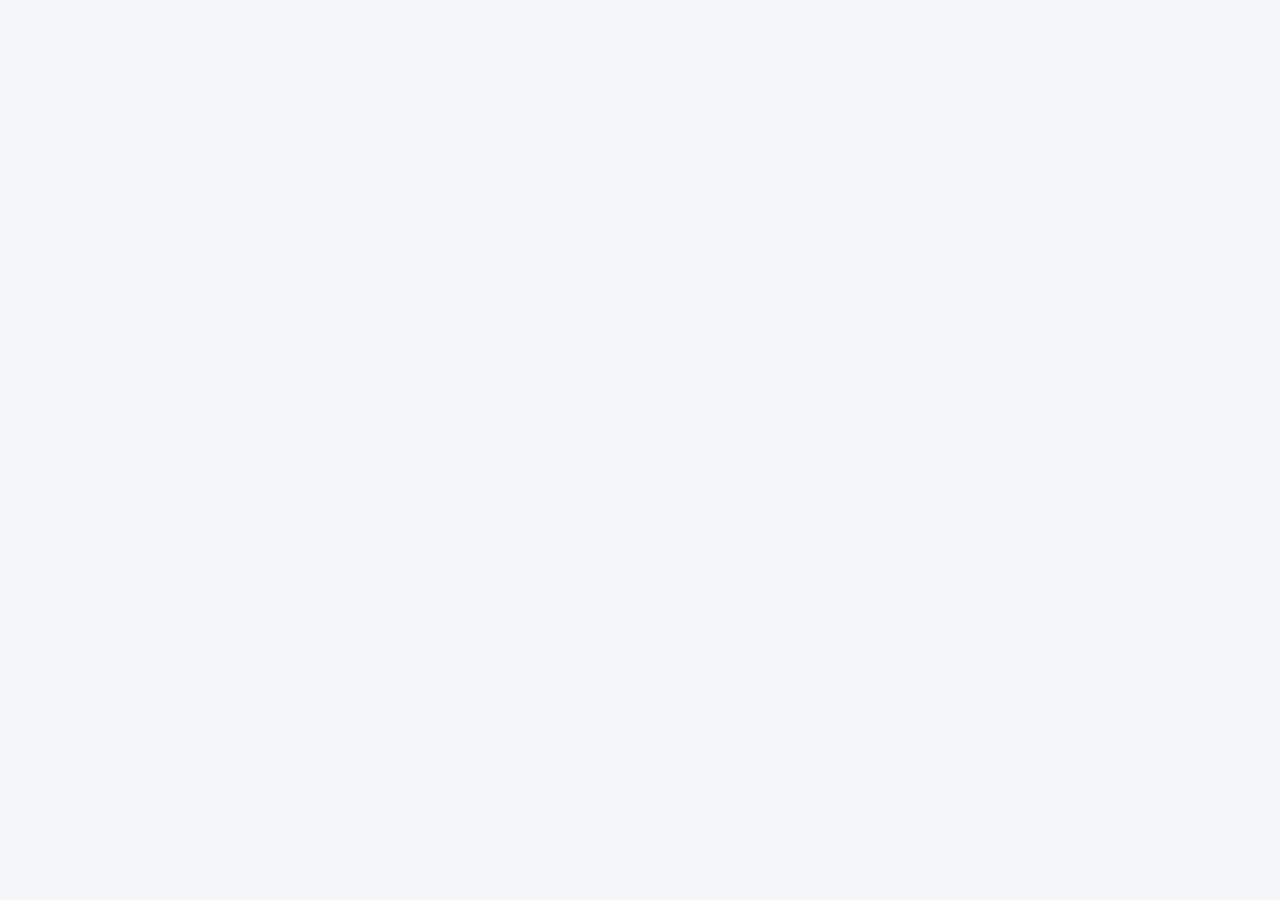
==== commit e1a095a4: "deploy: 高考志愿填报助手 v1" ====
--- a/index.html
+++ b/index.html
@@ -1,606 +1,14 @@
 <!DOCTYPE html>
 <html lang="zh-CN">
-<head>
-<meta charset="UTF-8">
-<meta name="viewport" content="width=device-width, initial-scale=1.0">
-<title>十五级乡中心幼儿园</title>
-<link rel="icon" href="校徽.png" type="image/png">
-<style>
-  * { margin: 0; padding: 0; box-sizing: border-box; }
-
-  :root {
-    --black: #1a1a1a;
-    --gray-900: #2c2c2c;
-    --gray-700: #555555;
-    --gray-500: #888888;
-    --gray-400: #aaaaaa;
-    --gray-300: #cccccc;
-    --gray-200: #e5e5e5;
-    --gray-100: #f5f5f5;
-    --white: #ffffff;
-    --transition: 0.2s ease;
-  }
-
-  html { scroll-behavior: smooth; }
-
-  body {
-    font-family: -apple-system, BlinkMacSystemFont, "Noto Sans SC", "PingFang SC", "Microsoft YaHei", sans-serif;
-    color: var(--black);
-    background: var(--white);
-    line-height: 1.6;
-    -webkit-font-smoothing: antialiased;
-  }
-
-  /* ========== NAV ========== */
-  .nav {
-    position: fixed;
-    top: 0; left: 0; right: 0;
-    z-index: 100;
-    background: rgba(255,255,255,0.95);
-    -webkit-backdrop-filter: blur(8px);
-    backdrop-filter: blur(8px);
-    border-bottom: 1px solid var(--gray-200);
-  }
-
-  .nav-inner {
-    max-width: 1120px;
-    margin: 0 auto;
-    padding: 0 32px;
-    height: 56px;
-    display: flex;
-    align-items: center;
-    justify-content: space-between;
-  }
-
-  .nav-brand {
-    display: flex;
-    align-items: center;
-    gap: 10px;
-    text-decoration: none;
-    color: var(--black);
-  }
-
-  .nav-logo {
-    width: 32px;
-    height: 32px;
-    border-radius: 50%;
-    object-fit: cover;
-  }
-
-  .nav-name {
-    font-size: 15px;
-    font-weight: 600;
-    letter-spacing: 0.5px;
-  }
-
-  .nav-links {
-    display: flex;
-    align-items: center;
-    gap: 32px;
-    list-style: none;
-  }
-
-  .nav-links a {
-    font-size: 14px;
-    color: var(--gray-700);
-    text-decoration: none;
-    transition: color var(--transition);
-  }
-
-  .nav-links a:hover,
-  .nav-links a.active {
-    color: var(--black);
-  }
-
-  /* ========== MAIN WRAPPER ========== */
-  .main {
-    padding-top: 56px;
-  }
-
-  /* ========== HERO ========== */
-  .hero {
-    padding: 120px 32px 80px;
-    text-align: center;
-    max-width: 720px;
-    margin: 0 auto;
-  }
-
-  .hero-logo {
-    width: 216px;
-    height: 216px;
-    border-radius: 50%;
-    object-fit: cover;
-    margin-bottom: 32px;
-    border: 1px solid var(--gray-200);
-  }
-
-  .hero h1 {
-    font-size: 36px;
-    font-weight: 700;
-    color: var(--black);
-    letter-spacing: 1px;
-    margin-bottom: 16px;
-    line-height: 1.3;
-  }
-
-  .hero p {
-    font-size: 16px;
-    color: var(--gray-500);
-    font-weight: 300;
-    line-height: 1.8;
-    max-width: 520px;
-    margin: 0 auto;
-  }
-
-  .hero-divider {
-    width: 40px;
-    height: 1px;
-    background: var(--gray-300);
-    margin: 48px auto 0;
-  }
-
-  /* ========== CONTENT ========== */
-  .content {
-    max-width: 960px;
-    margin: 0 auto;
-    padding: 0 32px 120px;
-  }
-
-  .content-label {
-    font-size: 13px;
-    font-weight: 500;
-    color: var(--gray-400);
-    letter-spacing: 2px;
-    text-transform: uppercase;
-    margin-bottom: 12px;
-  }
-
-  .content-title {
-    font-size: 24px;
-    font-weight: 600;
-    color: var(--black);
-    margin-bottom: 8px;
-  }
-
-  .content-desc {
-    font-size: 14px;
-    color: var(--gray-500);
-    font-weight: 300;
-    margin-bottom: 48px;
-    line-height: 1.8;
-  }
-
-  /* ========== CAROUSEL ========== */
-  .carousel-wrapper {
-    position: relative;
-    border: 1px solid var(--gray-200);
-    border-radius: 8px;
-    overflow: hidden;
-  }
-
-  .carousel-header {
-    display: flex;
-    align-items: center;
-    justify-content: space-between;
-    padding: 16px 24px;
-    border-bottom: 1px solid var(--gray-200);
-  }
-
-  .carousel-header-label {
-    font-size: 13px;
-    font-weight: 500;
-    color: var(--gray-400);
-    letter-spacing: 1px;
-  }
-
-  .carousel-header-count {
-    font-size: 13px;
-    color: var(--gray-400);
-    font-variant-numeric: tabular-nums;
-  }
-
-  .carousel-header-count .cur {
-    color: var(--black);
-    font-weight: 600;
-  }
-
-  .carousel-viewport {
-    overflow: hidden;
-  }
-
-  .carousel-track {
-    display: flex;
-    transition: transform 0.5s cubic-bezier(0.4, 0, 0.2, 1);
-  }
-
-  .carousel-track.paused {
-    transition: none;
-  }
-
-  /* Full-width slide */
-  .slide {
-    min-width: 100%;
-    display: flex;
-    flex-direction: column;
-  }
-
-  .slide-img-wrap {
-    width: 100%;
-    background: var(--gray-100);
-    display: flex;
-    justify-content: center;
-    overflow: hidden;
-    cursor: zoom-in;
-  }
-
-  .slide-img-wrap img {
-    width: auto;
-    height: auto;
-    max-width: 100%;
-    max-height: 720px;
-    object-fit: contain;
-    display: block;
-  }
-
-  .slide-caption {
-    padding: 20px 28px 24px;
-    border-top: 1px solid var(--gray-200);
-  }
-
-  .slide-tag {
-    font-size: 11px;
-    font-weight: 500;
-    color: var(--gray-400);
-    letter-spacing: 1px;
-    margin-bottom: 6px;
-  }
-
-  .slide-heading {
-    font-size: 18px;
-    font-weight: 600;
-    color: var(--black);
-    margin-bottom: 6px;
-    line-height: 1.5;
-  }
-
-  .slide-text {
-    font-size: 13px;
-    color: var(--gray-500);
-    font-weight: 300;
-    line-height: 1.7;
-  }
-
-  /* ========== FLOATING SCROLL BUTTONS ========== */
-  .float-scroll {
-    position: fixed;
-    right: 24px;
-    top: 50%;
-    transform: translateY(-50%);
-    z-index: 200;
-    display: flex;
-    flex-direction: column;
-    gap: 1px;
-    border-radius: 8px;
-    overflow: hidden;
-    border: 1px solid var(--gray-200);
-  }
-
-  .float-scroll-btn {
-    display: flex;
-    align-items: center;
-    justify-content: center;
-    width: 44px;
-    height: 44px;
-    background: var(--white);
-    border: none;
-    cursor: pointer;
-    transition: background var(--transition), color var(--transition);
-    color: var(--gray-500);
-  }
-
-  .float-scroll-btn:hover {
-    background: var(--gray-100);
-    color: var(--black);
-  }
-
-  .float-scroll-btn svg {
-    width: 18px;
-    height: 18px;
-    stroke: currentColor;
-    stroke-width: 2;
-    stroke-linecap: round;
-    stroke-linejoin: round;
-    fill: none;
-  }
-
-  /* ========== IMAGE OVERLAY ========== */
-  .img-overlay {
-    position: fixed;
-    inset: 0;
-    z-index: 500;
-    background: rgba(0, 0, 0, 0.85);
-    display: flex;
-    align-items: center;
-    justify-content: center;
-    opacity: 0;
-    pointer-events: none;
-    transition: opacity 0.3s ease;
-  }
-
-  .img-overlay.open {
-    opacity: 1;
-    pointer-events: auto;
-  }
-
-  .img-overlay img {
-    max-width: 90vw;
-    max-height: 90vh;
-    object-fit: contain;
-    transform: scale(0.9);
-    transition: transform 0.3s ease;
-  }
-
-  .img-overlay.open img {
-    transform: scale(1);
-  }
-
-  .img-overlay-close {
-    position: absolute;
-    top: 20px;
-    right: 24px;
-    width: 40px;
-    height: 40px;
-    background: rgba(255,255,255,0.1);
-    border: none;
-    border-radius: 50%;
-    cursor: pointer;
-    display: flex;
-    align-items: center;
-    justify-content: center;
-    color: #fff;
-    transition: background var(--transition);
-  }
-
-  .img-overlay-close:hover {
-    background: rgba(255,255,255,0.2);
-  }
-
-  .img-overlay-close svg {
-    width: 20px;
-    height: 20px;
-    stroke: currentColor;
-    stroke-width: 2;
-    fill: none;
-  }
-
-  /* ========== FOOTER ========== */
-  .footer {
-    border-top: 1px solid var(--gray-200);
-    padding: 32px;
-    text-align: center;
-  }
-
-  .footer-inner {
-    max-width: 1120px;
-    margin: 0 auto;
-    display: flex;
-    align-items: center;
-    justify-content: space-between;
-  }
-
-  .footer-brand {
-    display: flex;
-    align-items: center;
-    gap: 8px;
-  }
-
-  .footer-logo {
-    width: 24px;
-    height: 24px;
-    border-radius: 50%;
-  }
-
-  .footer-name {
-    font-size: 13px;
-    color: var(--gray-500);
-  }
-
-  .footer-copy {
-    font-size: 12px;
-    color: var(--gray-400);
-  }
-
-  /* ========== RESPONSIVE ========== */
-  @media (max-width: 768px) {
-    .hero { padding: 80px 24px 60px; }
-    .hero h1 { font-size: 28px; }
-    .hero-logo { width: 140px; height: 140px; }
-    .content { padding: 0 24px 80px; }
-    .slide-img-wrap img { max-height: 400px; }
-    .slide-caption { padding: 16px 20px 20px; }
-    .slide-heading { font-size: 16px; }
-    .footer-inner { flex-direction: column; gap: 12px; }
-    .float-scroll { right: 12px; }
-  }
-</style>
-</head>
-<body>
-
-<!-- NAV -->
-<nav class="nav">
-  <div class="nav-inner">
-    <a class="nav-brand" href="#">
-      <img class="nav-logo" src="校徽.png" alt="校徽">
-      <span class="nav-name">十五级乡中心幼儿园</span>
-    </a>
-    <ul class="nav-links">
-      <li><a href="#" class="active">首页</a></li>
-      <li><a href="#news">最新动态</a></li>
-    </ul>
-  </div>
-</nav>
-
-<div class="main">
-
-  <!-- HERO -->
-  <section class="hero">
-    <img class="hero-logo" src="校徽.png" alt="校徽">
-    <h1>十五级乡中心幼儿园</h1>
-    <p>在爱与陪伴中，见证孩子们从懵懂走向自信。<br>毕业不是终点，而是新旅程的起点。</p>
-    <div class="hero-divider"></div>
-  </section>
-
-  <!-- CONTENT -->
-  <section class="content" id="news">
-    <div class="content-label">News</div>
-    <h2 class="content-title">最近动态</h2>
-    <p class="content-desc">时光荏苒，孩子们即将踏上人生新的旅程。<br>让我们用镜头定格这些珍贵而温暖的瞬间。</p>
-
-    <div class="carousel-wrapper" id="carouselWrapper">
-      <div class="carousel-header">
-        <span class="carousel-header-label">毕业季</span>
-        <span class="carousel-header-count"><span class="cur" id="curNum">01</span> / 02</span>
-      </div>
-
-      <div class="carousel-viewport">
-        <div class="carousel-track" id="carouselTrack">
-
-          <div class="slide">
-            <div class="slide-img-wrap">
-              <img src="毕业1.jpg" alt="毕业照1">
-            </div>
-            <div class="slide-caption">
-              <div class="slide-tag">毕业典礼</div>
-              <div class="slide-heading">我们毕业了！</div>
-              <div class="slide-text">今天，我们告别了熟悉的教室和滑梯，但每一张笑脸都永远印在了老师的心中。</div>
-            </div>
-          </div>
-
-          <div class="slide">
-            <div class="slide-img-wrap">
-              <img src="毕业2.jpg" alt="毕业照2">
-            </div>
-            <div class="slide-caption">
-              <div class="slide-tag">毕业留念</div>
-              <div class="slide-heading">不谙世事的笑脸下面藏满了恋恋不舍...</div>
-              <div class="slide-text">那些天真烂漫的笑容里，藏着对幼儿园深深的眷恋与不舍。</div>
-            </div>
-          </div>
-
-        </div>
-      </div>
-    </div>
-  </section>
-
-</div>
-
-<!-- FLOATING SCROLL BUTTONS -->
-<div class="float-scroll">
-  <button class="float-scroll-btn" type="button" id="floatTop" aria-label="回到顶部">
-    <svg viewBox="0 0 24 24"><polyline points="18 15 12 9 6 15"/></svg>
-  </button>
-  <button class="float-scroll-btn" type="button" id="floatBottom" aria-label="回到底部">
-    <svg viewBox="0 0 24 24"><polyline points="6 9 12 15 18 9"/></svg>
-  </button>
-</div>
-
-<!-- IMAGE OVERLAY -->
-<div class="img-overlay" id="imgOverlay">
-  <button class="img-overlay-close" type="button" id="overlayClose">
-    <svg viewBox="0 0 24 24"><line x1="18" y1="6" x2="6" y2="18"/><line x1="6" y1="6" x2="18" y2="18"/></svg>
-  </button>
-  <img src="" alt="" id="overlayImg">
-</div>
-
-<!-- FOOTER -->
-<footer class="footer">
-  <div class="footer-inner">
-    <div class="footer-brand">
-      <img class="footer-logo" src="校徽.png" alt="校徽">
-      <span class="footer-name">十五级乡中心幼儿园</span>
-    </div>
-    <span class="footer-copy">&copy; 2026</span>
-  </div>
-</footer>
-
-<script>
-  const track = document.getElementById('carouselTrack');
-  const curNum = document.getElementById('curNum');
-  const wrapper = document.getElementById('carouselWrapper');
-  const slides = track.querySelectorAll('.slide');
-  const total = slides.length;
-  let current = 0;
-  let timer;
-
-  function goTo(index) {
-    if (index < 0) index = total - 1;
-    if (index >= total) index = 0;
-    current = index;
-    track.style.transform = `translateX(-${current * 100}%)`;
-    curNum.textContent = String(current + 1).padStart(2, '0');
-  }
-
-  function next() { goTo(current + 1); }
-  function prev() { goTo(current - 1); }
-
-  // Auto scroll
-  function resetTimer() {
-    clearInterval(timer);
-    timer = setInterval(next, 4000);
-  }
-
-  resetTimer();
-
-  // Hover pause
-  wrapper.addEventListener('mouseenter', () => {
-    clearInterval(timer);
-    track.classList.add('paused');
-  });
-
-  wrapper.addEventListener('mouseleave', () => {
-    track.classList.remove('paused');
-    resetTimer();
-  });
-
-  // Scroll to top / bottom
-  document.getElementById('floatTop').addEventListener('click', () => {
-    window.scrollTo({ top: 0, behavior: 'smooth' });
-  });
-
-  document.getElementById('floatBottom').addEventListener('click', () => {
-    window.scrollTo({ top: document.body.scrollHeight, behavior: 'smooth' });
-  });
-
-  // Keyboard
-  document.addEventListener('keydown', (e) => {
-    if (e.key === 'ArrowLeft') { prev(); resetTimer(); }
-    if (e.key === 'ArrowRight') { next(); resetTimer(); }
-    if (e.key === 'Escape') closeOverlay();
-  });
-
-  // Image expand on click
-  const overlay = document.getElementById('imgOverlay');
-  const overlayImg = document.getElementById('overlayImg');
-
-  document.querySelectorAll('.slide-img-wrap').forEach(wrap => {
-    wrap.addEventListener('click', () => {
-      const img = wrap.querySelector('img');
-      overlayImg.src = img.src;
-      overlayImg.alt = img.alt;
-      overlay.classList.add('open');
-    });
-  });
-
-  function closeOverlay() {
-    overlay.classList.remove('open');
-    setTimeout(() => { overlayImg.src = ''; }, 300);
-  }
-
-  document.getElementById('overlayClose').addEventListener('click', closeOverlay);
-  overlay.addEventListener('click', (e) => {
-    if (e.target === overlay) closeOverlay();
-  });
-</script>
-
-</body>
+  <head>
+    <meta charset="UTF-8" />
+    <meta name="viewport" content="width=device-width, initial-scale=1.0" />
+    <title>高考志愿填报助手</title>
+    <link rel="icon" href="/favicon.ico" />
+    <script type="module" crossorigin src="/assets/index-DuzpQKc2.js"></script>
+    <link rel="stylesheet" crossorigin href="/assets/index-DEDM8-Pk.css">
+  </head>
+  <body>
+    <div id="app"></div>
+  </body>
 </html>
--- a/assets/index-DEDM8-Pk.css
+++ b/assets/index-DEDM8-Pk.css
@@ -0,0 +1 @@
+:root{--el-color-white:#fff;--el-color-black:#000;--el-color-primary-rgb:64, 158, 255;--el-color-success-rgb:103, 194, 58;--el-color-warning-rgb:230, 162, 60;--el-color-danger-rgb:245, 108, 108;--el-color-error-rgb:245, 108, 108;--el-color-info-rgb:144, 147, 153;--el-font-size-extra-large:20px;--el-font-size-large:18px;--el-font-size-medium:16px;--el-font-size-base:14px;--el-font-size-small:13px;--el-font-size-extra-small:12px;--el-font-family:"Helvetica Neue", Helvetica, "PingFang SC", "Hiragino Sans GB", "Microsoft YaHei", "微软雅黑", Arial, sans-serif;--el-font-weight-primary:500;--el-font-line-height-primary:24px;--el-index-normal:1;--el-index-top:1000;--el-index-popper:2000;--el-border-radius-base:4px;--el-border-radius-small:2px;--el-border-radius-round:20px;--el-border-radius-circle:100%;--el-transition-duration:.3s;--el-transition-duration-fast:.2s;--el-transition-function-ease-in-out-bezier:cubic-bezier(.645, .045, .355, 1);--el-transition-function-fast-bezier:cubic-bezier(.23, 1, .32, 1);--el-transition-all:all var(--el-transition-duration) var(--el-transition-function-ease-in-out-bezier);--el-transition-fade:opacity var(--el-transition-duration) var(--el-transition-function-fast-bezier);--el-transition-md-fade:transform var(--el-transition-duration) var(--el-transition-function-fast-bezier), opacity var(--el-transition-duration) var(--el-transition-function-fast-bezier);--el-transition-fade-linear:opacity var(--el-transition-duration-fast) linear;--el-transition-border:border-color var(--el-transition-duration-fast) var(--el-transition-function-ease-in-out-bezier);--el-transition-box-shadow:box-shadow var(--el-transition-duration-fast) var(--el-transition-function-ease-in-out-bezier);--el-transition-color:color var(--el-transition-duration-fast) var(--el-transition-function-ease-in-out-bezier);--el-component-size-large:40px;--el-component-size:32px;--el-component-size-small:24px;--lightningcss-light:initial;--lightningcss-dark: ;color-scheme:light;--el-color-primary:#409eff;--el-color-primary-light-3:#79bbff;--el-color-primary-light-5:#a0cfff;--el-color-primary-light-7:#c6e2ff;--el-color-primary-light-8:#d9ecff;--el-color-primary-light-9:#ecf5ff;--el-color-primary-dark-2:#337ecc;--el-color-success:#67c23a;--el-color-success-light-3:#95d475;--el-color-success-light-5:#b3e19d;--el-color-success-light-7:#d1edc4;--el-color-success-light-8:#e1f3d8;--el-color-success-light-9:#f0f9eb;--el-color-success-dark-2:#529b2e;--el-color-warning:#e6a23c;--el-color-warning-light-3:#eebe77;--el-color-warning-light-5:#f3d19e;--el-color-warning-light-7:#f8e3c5;--el-color-warning-light-8:#faecd8;--el-color-warning-light-9:#fdf6ec;--el-color-warning-dark-2:#b88230;--el-color-danger:#f56c6c;--el-color-danger-light-3:#f89898;--el-color-danger-light-5:#fab6b6;--el-color-danger-light-7:#fcd3d3;--el-color-danger-light-8:#fde2e2;--el-color-danger-light-9:#fef0f0;--el-color-danger-dark-2:#c45656;--el-color-error:#f56c6c;--el-color-error-light-3:#f89898;--el-color-error-light-5:#fab6b6;--el-color-error-light-7:#fcd3d3;--el-color-error-light-8:#fde2e2;--el-color-error-light-9:#fef0f0;--el-color-error-dark-2:#c45656;--el-color-info:#909399;--el-color-info-light-3:#b1b3b8;--el-color-info-light-5:#c8c9cc;--el-color-info-light-7:#dedfe0;--el-color-info-light-8:#e9e9eb;--el-color-info-light-9:#f4f4f5;--el-color-info-dark-2:#73767a;--el-bg-color:#fff;--el-bg-color-page:#f2f3f5;--el-bg-color-overlay:#fff;--el-text-color-primary:#303133;--el-text-color-regular:#606266;--el-text-color-secondary:#909399;--el-text-color-placeholder:#a8abb2;--el-text-color-disabled:#c0c4cc;--el-border-color:#dcdfe6;--el-border-color-light:#e4e7ed;--el-border-color-lighter:#ebeef5;--el-border-color-extra-light:#f2f6fc;--el-border-color-dark:#d4d7de;--el-border-color-darker:#cdd0d6;--el-fill-color:#f0f2f5;--el-fill-color-light:#f5f7fa;--el-fill-color-lighter:#fafafa;--el-fill-color-extra-light:#fafcff;--el-fill-color-dark:#ebedf0;--el-fill-color-darker:#e6e8eb;--el-fill-color-blank:#fff;--el-box-shadow:0px 12px 32px 4px #0000000a, 0px 8px 20px #00000014;--el-box-shadow-light:0px 0px 12px #0000001f;--el-box-shadow-lighter:0px 0px 6px #0000001f;--el-box-shadow-dark:0px 16px 48px 16px #00000014, 0px 12px 32px #0000001f, 0px 8px 16px -8px #00000029;--el-disabled-bg-color:var(--el-fill-color-light);--el-disabled-text-color:var(--el-text-color-placeholder);--el-disabled-border-color:var(--el-border-color-light);--el-overlay-color:#000c;--el-overlay-color-light:#000000b3;--el-overlay-color-lighter:#00000080;--el-mask-color:#ffffffe6;--el-mask-color-extra-light:#ffffff4d;--el-border-width:1px;--el-border-style:solid;--el-border-color-hover:var(--el-text-color-disabled);--el-border:var(--el-border-width) var(--el-border-style) var(--el-border-color);--el-svg-monochrome-grey:var(--el-border-color)}.fade-in-linear-enter-active,.fade-in-linear-leave-active{transition:var(--el-transition-fade-linear)}.fade-in-linear-enter-from,.fade-in-linear-leave-to{opacity:0}.el-fade-in-linear-enter-active,.el-fade-in-linear-leave-active{transition:var(--el-transition-fade-linear)}.el-fade-in-linear-enter-from,.el-fade-in-linear-leave-to{opacity:0}.el-fade-in-enter-active,.el-fade-in-leave-active{transition:all var(--el-transition-duration) cubic-bezier(.55,0,.1,1)}.el-fade-in-enter-from,.el-fade-in-leave-active{opacity:0}.el-zoom-in-center-enter-active,.el-zoom-in-center-leave-active{transition:all var(--el-transition-duration) cubic-bezier(.55,0,.1,1)}.el-zoom-in-center-enter-from,.el-zoom-in-center-leave-active{opacity:0;transform:scaleX(0)}.el-zoom-in-top-enter-active,.el-zoom-in-top-leave-active{opacity:1;transition:var(--el-transition-md-fade);transform-origin:top;transform:scaleY(1)}.el-zoom-in-top-enter-active[data-popper-placement^=top],.el-zoom-in-top-leave-active[data-popper-placement^=top]{transform-origin:bottom}.el-zoom-in-top-enter-from,.el-zoom-in-top-leave-active{opacity:0;transform:scaleY(0)}.el-zoom-in-bottom-enter-active,.el-zoom-in-bottom-leave-active{opacity:1;transition:var(--el-transition-md-fade);transform-origin:bottom;transform:scaleY(1)}.el-zoom-in-bottom-enter-from,.el-zoom-in-bottom-leave-active{opacity:0;transform:scaleY(0)}.el-zoom-in-left-enter-active,.el-zoom-in-left-leave-active{opacity:1;transition:var(--el-transition-md-fade);transform-origin:0 0;transform:scale(1)}.el-zoom-in-left-enter-from,.el-zoom-in-left-leave-active{opacity:0;transform:scale(.45)}.collapse-transition{transition:var(--el-transition-duration) height ease-in-out,var(--el-transition-duration) padding-top ease-in-out,var(--el-transition-duration) padding-bottom ease-in-out}.el-collapse-transition-leave-active,.el-collapse-transition-enter-active{transition:var(--el-transition-duration) max-height ease-in-out,var(--el-transition-duration) padding-top ease-in-out,var(--el-transition-duration) padding-bottom ease-in-out}.horizontal-collapse-transition{transition:var(--el-transition-duration) width ease-in-out,var(--el-transition-duration) padding-left ease-in-out,var(--el-transition-duration) padding-right ease-in-out}.el-list-enter-active,.el-list-leave-active{transition:all 1s}.el-list-enter-from,.el-list-leave-to{opacity:0;transform:translateY(-30px)}.el-list-leave-active{position:absolute!important}.el-opacity-transition{transition:opacity var(--el-transition-duration) cubic-bezier(.55,0,.1,1)}.el-icon--right{margin-left:5px}.el-icon--left{margin-right:5px}@keyframes rotating{0%{transform:rotate(0)}to{transform:rotate(360deg)}}.el-icon{--color:inherit;fill:currentColor;width:1em;height:1em;color:var(--color);line-height:1em;font-size:inherit;justify-content:center;align-items:center;display:inline-flex;position:relative}.el-icon.is-loading{animation:2s linear infinite rotating}.el-icon svg{width:1em;height:1em}.el-affix--fixed{position:fixed}.el-alert{--el-alert-padding:8px 16px;--el-alert-border-radius-base:var(--el-border-radius-base);--el-alert-title-font-size:14px;--el-alert-title-with-description-font-size:16px;--el-alert-description-font-size:14px;--el-alert-close-font-size:16px;--el-alert-close-customed-font-size:14px;--el-alert-icon-size:16px;--el-alert-icon-large-size:28px;width:100%;padding:var(--el-alert-padding);box-sizing:border-box;border-radius:var(--el-alert-border-radius-base);background-color:var(--el-color-white);opacity:1;transition:opacity var(--el-transition-duration-fast);align-items:center;margin:0;display:flex;position:relative;overflow:hidden}.el-alert.is-light .el-alert__close-btn{color:var(--el-text-color-placeholder)}.el-alert.is-dark .el-alert__close-btn,.el-alert.is-dark .el-alert__description{color:var(--el-color-white)}.el-alert.is-center{justify-content:center}.el-alert--primary{--el-alert-bg-color:var(--el-color-primary-light-9)}.el-alert--primary.is-light{background-color:var(--el-alert-bg-color);color:var(--el-color-primary)}.el-alert--primary.is-light .el-alert__description{color:var(--el-color-primary)}.el-alert--primary.is-dark{background-color:var(--el-color-primary);color:var(--el-color-white)}.el-alert--success{--el-alert-bg-color:var(--el-color-success-light-9)}.el-alert--success.is-light{background-color:var(--el-alert-bg-color);color:var(--el-color-success)}.el-alert--success.is-light .el-alert__description{color:var(--el-color-success)}.el-alert--success.is-dark{background-color:var(--el-color-success);color:var(--el-color-white)}.el-alert--info{--el-alert-bg-color:var(--el-color-info-light-9)}.el-alert--info.is-light{background-color:var(--el-alert-bg-color);color:var(--el-color-info)}.el-alert--info.is-light .el-alert__description{color:var(--el-color-info)}.el-alert--info.is-dark{background-color:var(--el-color-info);color:var(--el-color-white)}.el-alert--warning{--el-alert-bg-color:var(--el-color-warning-light-9)}.el-alert--warning.is-light{background-color:var(--el-alert-bg-color);color:var(--el-color-warning)}.el-alert--warning.is-light .el-alert__description{color:var(--el-color-warning)}.el-alert--warning.is-dark{background-color:var(--el-color-warning);color:var(--el-color-white)}.el-alert--error{--el-alert-bg-color:var(--el-color-error-light-9)}.el-alert--error.is-light{background-color:var(--el-alert-bg-color);color:var(--el-color-error)}.el-alert--error.is-light .el-alert__description{color:var(--el-color-error)}.el-alert--error.is-dark{background-color:var(--el-color-error);color:var(--el-color-white)}.el-alert__content{flex-direction:column;gap:4px;display:flex}.el-alert .el-alert__icon{font-size:var(--el-alert-icon-size);width:var(--el-alert-icon-size);margin-right:8px}.el-alert .el-alert__icon.is-big{font-size:var(--el-alert-icon-large-size);width:var(--el-alert-icon-large-size);margin-right:12px}.el-alert__title{font-size:var(--el-alert-title-font-size);line-height:24px}.el-alert__title.with-description{font-size:var(--el-alert-title-with-description-font-size)}.el-alert .el-alert__description{font-size:var(--el-alert-description-font-size);margin:0}.el-alert .el-alert__close-btn{font-size:var(--el-alert-close-font-size);opacity:1;cursor:pointer;position:absolute;top:12px;right:16px}.el-alert .el-alert__close-btn.is-customed{font-style:normal;font-size:var(--el-alert-close-customed-font-size);line-height:24px;top:8px}.el-alert-fade-enter-from,.el-alert-fade-leave-active{opacity:0}.el-aside{box-sizing:border-box;width:var(--el-aside-width,300px);flex-shrink:0;overflow:auto}.el-autocomplete{--el-input-text-color:var(--el-text-color-regular);--el-input-border:var(--el-border);--el-input-hover-border:var(--el-border-color-hover);--el-input-focus-border:var(--el-color-primary);--el-input-transparent-border:0 0 0 1px transparent inset;--el-input-border-color:var(--el-border-color);--el-input-border-radius:var(--el-border-radius-base);--el-input-bg-color:var(--el-fill-color-blank);--el-input-icon-color:var(--el-text-color-placeholder);--el-input-placeholder-color:var(--el-text-color-placeholder);--el-input-hover-border-color:var(--el-border-color-hover);--el-input-clear-hover-color:var(--el-text-color-secondary);--el-input-focus-border-color:var(--el-color-primary);--el-input-width:100%;width:var(--el-input-width);display:inline-block;position:relative}.el-autocomplete__popper.el-popper{background:var(--el-bg-color-overlay);border:1px solid var(--el-border-color-light);box-shadow:var(--el-box-shadow-light)}.el-autocomplete__popper.el-popper .el-popper__arrow:before{border:1px solid var(--el-border-color-light)}.el-autocomplete__popper.el-popper[data-popper-placement^=top] .el-popper__arrow:before{border-top-color:#0000;border-left-color:#0000}.el-autocomplete__popper.el-popper[data-popper-placement^=bottom] .el-popper__arrow:before{border-bottom-color:#0000;border-right-color:#0000}.el-autocomplete__popper.el-popper[data-popper-placement^=left] .el-popper__arrow:before{border-bottom-color:#0000;border-left-color:#0000}.el-autocomplete__popper.el-popper[data-popper-placement^=right] .el-popper__arrow:before{border-top-color:#0000;border-right-color:#0000}.el-autocomplete-suggestion{border-radius:var(--el-border-radius-base);box-sizing:border-box}.el-autocomplete-suggestion__header{border-bottom:1px solid var(--el-border-color-lighter);padding:10px}.el-autocomplete-suggestion__footer{border-top:1px solid var(--el-border-color-lighter);padding:10px}.el-autocomplete-suggestion__wrap{box-sizing:border-box;max-height:280px;padding:10px 0}.el-autocomplete-suggestion__list{margin:0;padding:0}.el-autocomplete-suggestion li{cursor:pointer;color:var(--el-text-color-regular);line-height:34px;font-size:var(--el-font-size-base);text-align:left;text-overflow:ellipsis;white-space:nowrap;margin:0;padding:0 20px;list-style:none;overflow:hidden}.el-autocomplete-suggestion li:hover,.el-autocomplete-suggestion li.highlighted{background-color:var(--el-fill-color-light)}.el-autocomplete-suggestion li.divider{border-top:1px solid var(--el-color-black);margin-top:6px}.el-autocomplete-suggestion li.divider:last-child{margin-bottom:-6px}.el-autocomplete-suggestion.is-loading li{cursor:default;height:100px;color:var(--el-text-color-secondary);justify-content:center;align-items:center;font-size:20px;display:flex}.el-autocomplete-suggestion.is-loading li:hover{background-color:var(--el-bg-color-overlay)}.el-avatar{--el-avatar-text-color:var(--el-color-white);--el-avatar-bg-color:var(--el-text-color-disabled);--el-avatar-text-size:14px;--el-avatar-icon-size:18px;--el-avatar-border-radius:var(--el-border-radius-base);--el-avatar-size-large:56px;--el-avatar-size:40px;--el-avatar-size-small:24px;box-sizing:border-box;text-align:center;color:var(--el-avatar-text-color);background:var(--el-avatar-bg-color);width:var(--el-avatar-size);height:var(--el-avatar-size);font-size:var(--el-avatar-text-size);outline:none;justify-content:center;align-items:center;display:inline-flex;overflow:hidden}.el-avatar>img{width:100%;height:100%;display:block}.el-avatar--circle{border-radius:50%}.el-avatar--square{border-radius:var(--el-avatar-border-radius)}.el-avatar--icon{font-size:var(--el-avatar-icon-size)}.el-avatar--small{--el-avatar-size:24px}.el-avatar--large{--el-avatar-size:56px}.el-avatar-group{--el-avatar-group-item-gap:-8px;--el-avatar-group-collapse-item-gap:4px;display:inline-flex}.el-avatar-group .el-avatar{border:1px solid var(--el-border-color-extra-light)}.el-avatar-group .el-avatar:not(:first-child){margin-left:var(--el-avatar-group-item-gap)}.el-avatar-group__collapse-avatars{--el-avatar-group-item-gap:-8px;--el-avatar-group-collapse-item-gap:4px}.el-avatar-group__collapse-avatars .el-avatar:not(:first-child){margin-left:var(--el-avatar-group-collapse-item-gap)}.el-backtop{--el-backtop-bg-color:var(--el-bg-color-overlay);--el-backtop-text-color:var(--el-color-primary);--el-backtop-hover-bg-color:var(--el-border-color-extra-light);background-color:var(--el-backtop-bg-color);width:40px;height:40px;color:var(--el-backtop-text-color);box-shadow:var(--el-box-shadow-lighter);cursor:pointer;z-index:5;border-radius:50%;justify-content:center;align-items:center;font-size:20px;display:flex;position:fixed}.el-backtop:hover{background-color:var(--el-backtop-hover-bg-color)}.el-backtop__icon{font-size:20px}.el-badge{--el-badge-bg-color:var(--el-color-danger);--el-badge-radius:10px;--el-badge-font-size:12px;--el-badge-padding:6px;--el-badge-size:18px;vertical-align:middle;width:-moz-fit-content;width:fit-content;display:inline-block;position:relative}.el-badge__content{background-color:var(--el-badge-bg-color);border-radius:var(--el-badge-radius);color:var(--el-color-white);font-size:var(--el-badge-font-size);height:var(--el-badge-size);padding:0 var(--el-badge-padding);white-space:nowrap;border:1px solid var(--el-bg-color);justify-content:center;align-items:center;display:inline-flex}.el-badge__content.is-fixed{top:0;right:calc(1px + var(--el-badge-size) / 2);z-index:var(--el-index-normal);position:absolute;transform:translateY(-50%)translate(100%)}.el-badge__content.is-fixed.is-dot{right:5px}.el-badge__content.is-dot{border-radius:50%;width:8px;height:8px;padding:0;right:0}.el-badge__content.is-hide-zero{display:none}.el-badge__content--primary{background-color:var(--el-color-primary)}.el-badge__content--success{background-color:var(--el-color-success)}.el-badge__content--warning{background-color:var(--el-color-warning)}.el-badge__content--info{background-color:var(--el-color-info)}.el-badge__content--danger{background-color:var(--el-color-danger)}.el-breadcrumb__separator{color:var(--el-text-color-placeholder);margin:0 9px;font-weight:700}.el-breadcrumb__separator.el-icon{margin:0 6px;font-weight:400}.el-breadcrumb__separator.el-icon svg{vertical-align:middle}.el-breadcrumb__item{float:left;align-items:center;display:inline-flex}.el-breadcrumb__inner{color:var(--el-text-color-regular)}.el-breadcrumb__inner.is-link,.el-breadcrumb__inner a{transition:var(--el-transition-color);color:var(--el-text-color-primary);font-weight:700;text-decoration:none}.el-breadcrumb__inner.is-link:hover,.el-breadcrumb__inner a:hover{color:var(--el-color-primary);cursor:pointer}.el-breadcrumb__item:last-child .el-breadcrumb__inner,.el-breadcrumb__item:last-child .el-breadcrumb__inner:hover,.el-breadcrumb__item:last-child .el-breadcrumb__inner a,.el-breadcrumb__item:last-child .el-breadcrumb__inner a:hover{color:var(--el-text-color-regular);cursor:text;font-weight:400}.el-breadcrumb__item:last-child .el-breadcrumb__separator{display:none}.el-breadcrumb{font-size:14px;line-height:1}.el-breadcrumb:before,.el-breadcrumb:after{content:"";display:table}.el-breadcrumb:after{clear:both}.el-button-group>.el-button+.el-button{margin-left:0}.el-button-group>.el-button:first-child:last-child{border-top-right-radius:var(--el-border-radius-base);border-bottom-right-radius:var(--el-border-radius-base);border-top-left-radius:var(--el-border-radius-base);border-bottom-left-radius:var(--el-border-radius-base)}.el-button-group>.el-button:first-child:last-child.is-round{border-radius:var(--el-border-radius-round)}.el-button-group>.el-button:first-child:last-child.is-circle{border-radius:50%}.el-button-group>.el-button:not(:first-child):not(:last-child){border-radius:0}.el-button-group>.el-button:hover,.el-button-group>.el-button:focus,.el-button-group>.el-button:active,.el-button-group>.el-button.is-active{z-index:1}.el-button-group--horizontal{vertical-align:middle;display:inline-block}.el-button-group--horizontal:before,.el-button-group--horizontal:after{content:"";display:table}.el-button-group--horizontal:after{clear:both}.el-button-group--horizontal>.el-button{float:left;position:relative}.el-button-group--horizontal>.el-button:first-child{border-top-right-radius:0;border-bottom-right-radius:0}.el-button-group--horizontal>.el-button:last-child{border-top-left-radius:0;border-bottom-left-radius:0}.el-button-group--horizontal>.el-button:not(:last-child){margin-right:-1px}.el-button-group--horizontal .el-button--primary:first-child{border-right-color:var(--el-button-divide-border-color)}.el-button-group--horizontal .el-button--primary:last-child{border-left-color:var(--el-button-divide-border-color)}.el-button-group--horizontal .el-button--primary:not(:first-child):not(:last-child){border-left-color:var(--el-button-divide-border-color);border-right-color:var(--el-button-divide-border-color)}.el-button-group--horizontal .el-button--success:first-child{border-right-color:var(--el-button-divide-border-color)}.el-button-group--horizontal .el-button--success:last-child{border-left-color:var(--el-button-divide-border-color)}.el-button-group--horizontal .el-button--success:not(:first-child):not(:last-child){border-left-color:var(--el-button-divide-border-color);border-right-color:var(--el-button-divide-border-color)}.el-button-group--horizontal .el-button--warning:first-child{border-right-color:var(--el-button-divide-border-color)}.el-button-group--horizontal .el-button--warning:last-child{border-left-color:var(--el-button-divide-border-color)}.el-button-group--horizontal .el-button--warning:not(:first-child):not(:last-child){border-left-color:var(--el-button-divide-border-color);border-right-color:var(--el-button-divide-border-color)}.el-button-group--horizontal .el-button--danger:first-child{border-right-color:var(--el-button-divide-border-color)}.el-button-group--horizontal .el-button--danger:last-child{border-left-color:var(--el-button-divide-border-color)}.el-button-group--horizontal .el-button--danger:not(:first-child):not(:last-child){border-left-color:var(--el-button-divide-border-color);border-right-color:var(--el-button-divide-border-color)}.el-button-group--horizontal .el-button--info:first-child{border-right-color:var(--el-button-divide-border-color)}.el-button-group--horizontal .el-button--info:last-child{border-left-color:var(--el-button-divide-border-color)}.el-button-group--horizontal .el-button--info:not(:first-child):not(:last-child){border-left-color:var(--el-button-divide-border-color);border-right-color:var(--el-button-divide-border-color)}.el-button-group--horizontal>.el-dropdown>.el-button{border-left-color:var(--el-button-divide-border-color);border-top-left-radius:0;border-bottom-left-radius:0}.el-button-group--vertical{flex-direction:column;align-items:stretch;display:inline-flex}.el-button-group--vertical>.el-button{margin-top:-1px}.el-button-group--vertical>.el-button:first-child{border-bottom-right-radius:0;border-bottom-left-radius:0}.el-button-group--vertical>.el-button:last-child{border-top-left-radius:0;border-top-right-radius:0}.el-button-group--vertical>.el-dropdown{margin-top:-1px}.el-button-group--vertical>.el-dropdown>.el-button{border-left-color:var(--el-button-divide-border-color);border-top-left-radius:0;border-top-right-radius:0}.el-button-group--vertical .el-button--primary:first-child{border-bottom-color:var(--el-button-divide-border-color)}.el-button-group--vertical .el-button--primary:last-child{border-top-color:var(--el-button-divide-border-color)}.el-button-group--vertical .el-button--primary:not(:first-child):not(:last-child){border-top-color:var(--el-button-divide-border-color);border-bottom-color:var(--el-button-divide-border-color)}.el-button-group--vertical .el-button--success:first-child{border-bottom-color:var(--el-button-divide-border-color)}.el-button-group--vertical .el-button--success:last-child{border-top-color:var(--el-button-divide-border-color)}.el-button-group--vertical .el-button--success:not(:first-child):not(:last-child){border-top-color:var(--el-button-divide-border-color);border-bottom-color:var(--el-button-divide-border-color)}.el-button-group--vertical .el-button--warning:first-child{border-bottom-color:var(--el-button-divide-border-color)}.el-button-group--vertical .el-button--warning:last-child{border-top-color:var(--el-button-divide-border-color)}.el-button-group--vertical .el-button--warning:not(:first-child):not(:last-child){border-top-color:var(--el-button-divide-border-color);border-bottom-color:var(--el-button-divide-border-color)}.el-button-group--vertical .el-button--danger:first-child{border-bottom-color:var(--el-button-divide-border-color)}.el-button-group--vertical .el-button--danger:last-child{border-top-color:var(--el-button-divide-border-color)}.el-button-group--vertical .el-button--danger:not(:first-child):not(:last-child){border-top-color:var(--el-button-divide-border-color);border-bottom-color:var(--el-button-divide-border-color)}.el-button-group--vertical .el-button--info:first-child{border-bottom-color:var(--el-button-divide-border-color)}.el-button-group--vertical .el-button--info:last-child{border-top-color:var(--el-button-divide-border-color)}.el-button-group--vertical .el-button--info:not(:first-child):not(:last-child){border-top-color:var(--el-button-divide-border-color);border-bottom-color:var(--el-button-divide-border-color)}.el-button{--el-button-font-weight:var(--el-font-weight-primary);--el-button-border-color:var(--el-border-color);--el-button-bg-color:var(--el-fill-color-blank);--el-button-text-color:var(--el-text-color-regular);--el-button-disabled-text-color:var(--el-disabled-text-color);--el-button-disabled-bg-color:var(--el-fill-color-blank);--el-button-disabled-border-color:var(--el-border-color-light);--el-button-divide-border-color:#ffffff80;--el-button-hover-text-color:var(--el-color-primary);--el-button-hover-bg-color:var(--el-color-primary-light-9);--el-button-hover-border-color:var(--el-color-primary-light-7);--el-button-active-text-color:var(--el-button-hover-text-color);--el-button-active-border-color:var(--el-color-primary);--el-button-active-bg-color:var(--el-button-hover-bg-color);--el-button-outline-color:var(--el-color-primary-light-5);--el-button-hover-link-text-color:var(--el-text-color-secondary);--el-button-active-color:var(--el-text-color-primary);white-space:nowrap;cursor:pointer;height:32px;color:var(--el-button-text-color);text-align:center;box-sizing:border-box;line-height:1;font-weight:var(--el-button-font-weight);-webkit-user-select:none;user-select:none;vertical-align:middle;-webkit-appearance:none;background-color:var(--el-button-bg-color);border:var(--el-border);border-color:var(--el-button-border-color);outline:none;justify-content:center;align-items:center;transition:all .1s;display:inline-flex}.el-button:hover{color:var(--el-button-hover-text-color);border-color:var(--el-button-hover-border-color);background-color:var(--el-button-hover-bg-color);outline:none}.el-button:active{color:var(--el-button-active-text-color);border-color:var(--el-button-active-border-color);background-color:var(--el-button-active-bg-color);outline:none}.el-button:focus-visible{outline:2px solid var(--el-button-outline-color);outline-offset:1px;transition:outline-offset,outline}.el-button>span{align-items:center;display:inline-flex}.el-button+.el-button{margin-left:12px}.el-button{font-size:var(--el-font-size-base);border-radius:var(--el-border-radius-base);padding:8px 15px}.el-button.is-round{padding:8px 15px}.el-button::-moz-focus-inner{border:0}.el-button [class*=el-icon]+span{margin-left:6px}.el-button [class*=el-icon] svg{vertical-align:bottom}.el-button.is-plain{--el-button-hover-text-color:var(--el-color-primary);--el-button-hover-bg-color:var(--el-fill-color-blank);--el-button-hover-border-color:var(--el-color-primary)}.el-button.is-active{color:var(--el-button-active-text-color);border-color:var(--el-button-active-border-color);background-color:var(--el-button-active-bg-color);outline:none}.el-button.is-disabled,.el-button.is-disabled:hover{color:var(--el-button-disabled-text-color);cursor:not-allowed;background-image:none;background-color:var(--el-button-disabled-bg-color);border-color:var(--el-button-disabled-border-color)}.el-button.is-loading{pointer-events:none;position:relative}.el-button.is-loading:before{z-index:1;pointer-events:none;content:"";border-radius:inherit;background-color:var(--el-mask-color-extra-light);position:absolute;top:-1px;bottom:-1px;left:-1px;right:-1px}.el-button.is-round{border-radius:var(--el-border-radius-round)}.el-button.is-dashed{--el-button-hover-text-color:var(--el-color-primary);--el-button-hover-bg-color:var(--el-fill-color-blank);--el-button-hover-border-color:var(--el-color-primary);border-style:dashed}.el-button.is-circle{border-radius:50%;width:32px;padding:8px}.el-button.is-text{color:var(--el-button-text-color);background-color:#0000;border:0 solid #0000}.el-button.is-text.is-disabled{color:var(--el-button-disabled-text-color);background-color:#0000!important}.el-button.is-text:not(.is-disabled):hover{background-color:var(--el-fill-color-light)}.el-button.is-text:not(.is-disabled):focus-visible{outline:2px solid var(--el-button-outline-color);outline-offset:1px;transition:outline-offset,outline}.el-button.is-text:not(.is-disabled):active{background-color:var(--el-fill-color)}.el-button.is-text:not(.is-disabled).is-has-bg{background-color:var(--el-fill-color-light)}.el-button.is-text:not(.is-disabled).is-has-bg:hover{background-color:var(--el-fill-color)}.el-button.is-text:not(.is-disabled).is-has-bg:active{background-color:var(--el-fill-color-dark)}.el-button__text--expand{letter-spacing:.3em;margin-right:-.3em}.el-button.is-link{color:var(--el-button-text-color);background:0 0;border-color:#0000;height:auto;padding:2px}.el-button.is-link:hover{color:var(--el-button-hover-link-text-color)}.el-button.is-link.is-disabled{color:var(--el-button-disabled-text-color);background-color:#0000!important;border-color:#0000!important}.el-button.is-link:not(.is-disabled):hover{background-color:#0000;border-color:#0000}.el-button.is-link:not(.is-disabled):active{color:var(--el-button-active-color);background-color:#0000;border-color:#0000}.el-button--text{color:var(--el-color-primary);background:0 0;border-color:#0000;padding-left:0;padding-right:0}.el-button--text.is-disabled{color:var(--el-button-disabled-text-color);background-color:#0000!important;border-color:#0000!important}.el-button--text:not(.is-disabled):hover{color:var(--el-color-primary-light-3);background-color:#0000;border-color:#0000}.el-button--text:not(.is-disabled):active{color:var(--el-color-primary-dark-2);background-color:#0000;border-color:#0000}.el-button__link--expand{letter-spacing:.3em;margin-right:-.3em}.el-button--primary{--el-button-text-color:var(--el-color-white);--el-button-bg-color:var(--el-color-primary);--el-button-border-color:var(--el-color-primary);--el-button-outline-color:var(--el-color-primary-light-5);--el-button-active-color:var(--el-color-primary-dark-2);--el-button-hover-text-color:var(--el-color-white);--el-button-hover-link-text-color:var(--el-color-primary-light-5);--el-button-hover-bg-color:var(--el-color-primary-light-3);--el-button-hover-border-color:var(--el-color-primary-light-3);--el-button-active-bg-color:var(--el-color-primary-dark-2);--el-button-active-border-color:var(--el-color-primary-dark-2);--el-button-disabled-text-color:var(--el-color-white);--el-button-disabled-bg-color:var(--el-color-primary-light-5);--el-button-disabled-border-color:var(--el-color-primary-light-5)}.el-button--primary.is-plain,.el-button--primary.is-text,.el-button--primary.is-link{--el-button-text-color:var(--el-color-primary);--el-button-bg-color:var(--el-color-primary-light-9);--el-button-border-color:var(--el-color-primary-light-5);--el-button-hover-text-color:var(--el-color-white);--el-button-hover-bg-color:var(--el-color-primary);--el-button-hover-border-color:var(--el-color-primary);--el-button-active-text-color:var(--el-color-white)}.el-button--primary.is-plain.is-disabled,.el-button--primary.is-plain.is-disabled:hover,.el-button--primary.is-plain.is-disabled:focus,.el-button--primary.is-plain.is-disabled:active,.el-button--primary.is-text.is-disabled,.el-button--primary.is-text.is-disabled:hover,.el-button--primary.is-text.is-disabled:focus,.el-button--primary.is-text.is-disabled:active,.el-button--primary.is-link.is-disabled,.el-button--primary.is-link.is-disabled:hover,.el-button--primary.is-link.is-disabled:focus,.el-button--primary.is-link.is-disabled:active{color:var(--el-color-primary-light-5);background-color:var(--el-color-primary-light-9);border-color:var(--el-color-primary-light-8)}.el-button--primary.is-dashed{--el-button-text-color:var(--el-color-primary);--el-button-bg-color:var(--el-color-primary-light-9);--el-button-border-color:var(--el-color-primary-light-5);--el-button-hover-text-color:var(--el-color-primary);--el-button-hover-bg-color:var(--el-color-primary-light-9);--el-button-hover-border-color:var(--el-color-primary-light-3);--el-button-active-text-color:var(--el-color-primary-dark-2);--el-button-active-bg-color:var(--el-color-primary-light-9);--el-button-active-border-color:var(--el-color-primary-dark-2)}.el-button--primary.is-dashed.is-disabled,.el-button--primary.is-dashed.is-disabled:hover,.el-button--primary.is-dashed.is-disabled:focus,.el-button--primary.is-dashed.is-disabled:active{color:var(--el-color-primary-light-5);background-color:var(--el-color-primary-light-9);border-color:var(--el-color-primary-light-8)}.el-button--success{--el-button-text-color:var(--el-color-white);--el-button-bg-color:var(--el-color-success);--el-button-border-color:var(--el-color-success);--el-button-outline-color:var(--el-color-success-light-5);--el-button-active-color:var(--el-color-success-dark-2);--el-button-hover-text-color:var(--el-color-white);--el-button-hover-link-text-color:var(--el-color-success-light-5);--el-button-hover-bg-color:var(--el-color-success-light-3);--el-button-hover-border-color:var(--el-color-success-light-3);--el-button-active-bg-color:var(--el-color-success-dark-2);--el-button-active-border-color:var(--el-color-success-dark-2);--el-button-disabled-text-color:var(--el-color-white);--el-button-disabled-bg-color:var(--el-color-success-light-5);--el-button-disabled-border-color:var(--el-color-success-light-5)}.el-button--success.is-plain,.el-button--success.is-text,.el-button--success.is-link{--el-button-text-color:var(--el-color-success);--el-button-bg-color:var(--el-color-success-light-9);--el-button-border-color:var(--el-color-success-light-5);--el-button-hover-text-color:var(--el-color-white);--el-button-hover-bg-color:var(--el-color-success);--el-button-hover-border-color:var(--el-color-success);--el-button-active-text-color:var(--el-color-white)}.el-button--success.is-plain.is-disabled,.el-button--success.is-plain.is-disabled:hover,.el-button--success.is-plain.is-disabled:focus,.el-button--success.is-plain.is-disabled:active,.el-button--success.is-text.is-disabled,.el-button--success.is-text.is-disabled:hover,.el-button--success.is-text.is-disabled:focus,.el-button--success.is-text.is-disabled:active,.el-button--success.is-link.is-disabled,.el-button--success.is-link.is-disabled:hover,.el-button--success.is-link.is-disabled:focus,.el-button--success.is-link.is-disabled:active{color:var(--el-color-success-light-5);background-color:var(--el-color-success-light-9);border-color:var(--el-color-success-light-8)}.el-button--success.is-dashed{--el-button-text-color:var(--el-color-success);--el-button-bg-color:var(--el-color-success-light-9);--el-button-border-color:var(--el-color-success-light-5);--el-button-hover-text-color:var(--el-color-success);--el-button-hover-bg-color:var(--el-color-success-light-9);--el-button-hover-border-color:var(--el-color-success-light-3);--el-button-active-text-color:var(--el-color-success-dark-2);--el-button-active-bg-color:var(--el-color-success-light-9);--el-button-active-border-color:var(--el-color-success-dark-2)}.el-button--success.is-dashed.is-disabled,.el-button--success.is-dashed.is-disabled:hover,.el-button--success.is-dashed.is-disabled:focus,.el-button--success.is-dashed.is-disabled:active{color:var(--el-color-success-light-5);background-color:var(--el-color-success-light-9);border-color:var(--el-color-success-light-8)}.el-button--warning{--el-button-text-color:var(--el-color-white);--el-button-bg-color:var(--el-color-warning);--el-button-border-color:var(--el-color-warning);--el-button-outline-color:var(--el-color-warning-light-5);--el-button-active-color:var(--el-color-warning-dark-2);--el-button-hover-text-color:var(--el-color-white);--el-button-hover-link-text-color:var(--el-color-warning-light-5);--el-button-hover-bg-color:var(--el-color-warning-light-3);--el-button-hover-border-color:var(--el-color-warning-light-3);--el-button-active-bg-color:var(--el-color-warning-dark-2);--el-button-active-border-color:var(--el-color-warning-dark-2);--el-button-disabled-text-color:var(--el-color-white);--el-button-disabled-bg-color:var(--el-color-warning-light-5);--el-button-disabled-border-color:var(--el-color-warning-light-5)}.el-button--warning.is-plain,.el-button--warning.is-text,.el-button--warning.is-link{--el-button-text-color:var(--el-color-warning);--el-button-bg-color:var(--el-color-warning-light-9);--el-button-border-color:var(--el-color-warning-light-5);--el-button-hover-text-color:var(--el-color-white);--el-button-hover-bg-color:var(--el-color-warning);--el-button-hover-border-color:var(--el-color-warning);--el-button-active-text-color:var(--el-color-white)}.el-button--warning.is-plain.is-disabled,.el-button--warning.is-plain.is-disabled:hover,.el-button--warning.is-plain.is-disabled:focus,.el-button--warning.is-plain.is-disabled:active,.el-button--warning.is-text.is-disabled,.el-button--warning.is-text.is-disabled:hover,.el-button--warning.is-text.is-disabled:focus,.el-button--warning.is-text.is-disabled:active,.el-button--warning.is-link.is-disabled,.el-button--warning.is-link.is-disabled:hover,.el-button--warning.is-link.is-disabled:focus,.el-button--warning.is-link.is-disabled:active{color:var(--el-color-warning-light-5);background-color:var(--el-color-warning-light-9);border-color:var(--el-color-warning-light-8)}.el-button--warning.is-dashed{--el-button-text-color:var(--el-color-warning);--el-button-bg-color:var(--el-color-warning-light-9);--el-button-border-color:var(--el-color-warning-light-5);--el-button-hover-text-color:var(--el-color-warning);--el-button-hover-bg-color:var(--el-color-warning-light-9);--el-button-hover-border-color:var(--el-color-warning-light-3);--el-button-active-text-color:var(--el-color-warning-dark-2);--el-button-active-bg-color:var(--el-color-warning-light-9);--el-button-active-border-color:var(--el-color-warning-dark-2)}.el-button--warning.is-dashed.is-disabled,.el-button--warning.is-dashed.is-disabled:hover,.el-button--warning.is-dashed.is-disabled:focus,.el-button--warning.is-dashed.is-disabled:active{color:var(--el-color-warning-light-5);background-color:var(--el-color-warning-light-9);border-color:var(--el-color-warning-light-8)}.el-button--danger{--el-button-text-color:var(--el-color-white);--el-button-bg-color:var(--el-color-danger);--el-button-border-color:var(--el-color-danger);--el-button-outline-color:var(--el-color-danger-light-5);--el-button-active-color:var(--el-color-danger-dark-2);--el-button-hover-text-color:var(--el-color-white);--el-button-hover-link-text-color:var(--el-color-danger-light-5);--el-button-hover-bg-color:var(--el-color-danger-light-3);--el-button-hover-border-color:var(--el-color-danger-light-3);--el-button-active-bg-color:var(--el-color-danger-dark-2);--el-button-active-border-color:var(--el-color-danger-dark-2);--el-button-disabled-text-color:var(--el-color-white);--el-button-disabled-bg-color:var(--el-color-danger-light-5);--el-button-disabled-border-color:var(--el-color-danger-light-5)}.el-button--danger.is-plain,.el-button--danger.is-text,.el-button--danger.is-link{--el-button-text-color:var(--el-color-danger);--el-button-bg-color:var(--el-color-danger-light-9);--el-button-border-color:var(--el-color-danger-light-5);--el-button-hover-text-color:var(--el-color-white);--el-button-hover-bg-color:var(--el-color-danger);--el-button-hover-border-color:var(--el-color-danger);--el-button-active-text-color:var(--el-color-white)}.el-button--danger.is-plain.is-disabled,.el-button--danger.is-plain.is-disabled:hover,.el-button--danger.is-plain.is-disabled:focus,.el-button--danger.is-plain.is-disabled:active,.el-button--danger.is-text.is-disabled,.el-button--danger.is-text.is-disabled:hover,.el-button--danger.is-text.is-disabled:focus,.el-button--danger.is-text.is-disabled:active,.el-button--danger.is-link.is-disabled,.el-button--danger.is-link.is-disabled:hover,.el-button--danger.is-link.is-disabled:focus,.el-button--danger.is-link.is-disabled:active{color:var(--el-color-danger-light-5);background-color:var(--el-color-danger-light-9);border-color:var(--el-color-danger-light-8)}.el-button--danger.is-dashed{--el-button-text-color:var(--el-color-danger);--el-button-bg-color:var(--el-color-danger-light-9);--el-button-border-color:var(--el-color-danger-light-5);--el-button-hover-text-color:var(--el-color-danger);--el-button-hover-bg-color:var(--el-color-danger-light-9);--el-button-hover-border-color:var(--el-color-danger-light-3);--el-button-active-text-color:var(--el-color-danger-dark-2);--el-button-active-bg-color:var(--el-color-danger-light-9);--el-button-active-border-color:var(--el-color-danger-dark-2)}.el-button--danger.is-dashed.is-disabled,.el-button--danger.is-dashed.is-disabled:hover,.el-button--danger.is-dashed.is-disabled:focus,.el-button--danger.is-dashed.is-disabled:active{color:var(--el-color-danger-light-5);background-color:var(--el-color-danger-light-9);border-color:var(--el-color-danger-light-8)}.el-button--info{--el-button-text-color:var(--el-color-white);--el-button-bg-color:var(--el-color-info);--el-button-border-color:var(--el-color-info);--el-button-outline-color:var(--el-color-info-light-5);--el-button-active-color:var(--el-color-info-dark-2);--el-button-hover-text-color:var(--el-color-white);--el-button-hover-link-text-color:var(--el-color-info-light-5);--el-button-hover-bg-color:var(--el-color-info-light-3);--el-button-hover-border-color:var(--el-color-info-light-3);--el-button-active-bg-color:var(--el-color-info-dark-2);--el-button-active-border-color:var(--el-color-info-dark-2);--el-button-disabled-text-color:var(--el-color-white);--el-button-disabled-bg-color:var(--el-color-info-light-5);--el-button-disabled-border-color:var(--el-color-info-light-5)}.el-button--info.is-plain,.el-button--info.is-text,.el-button--info.is-link{--el-button-text-color:var(--el-color-info);--el-button-bg-color:var(--el-color-info-light-9);--el-button-border-color:var(--el-color-info-light-5);--el-button-hover-text-color:var(--el-color-white);--el-button-hover-bg-color:var(--el-color-info);--el-button-hover-border-color:var(--el-color-info);--el-button-active-text-color:var(--el-color-white)}.el-button--info.is-plain.is-disabled,.el-button--info.is-plain.is-disabled:hover,.el-button--info.is-plain.is-disabled:focus,.el-button--info.is-plain.is-disabled:active,.el-button--info.is-text.is-disabled,.el-button--info.is-text.is-disabled:hover,.el-button--info.is-text.is-disabled:focus,.el-button--info.is-text.is-disabled:active,.el-button--info.is-link.is-disabled,.el-button--info.is-link.is-disabled:hover,.el-button--info.is-link.is-disabled:focus,.el-button--info.is-link.is-disabled:active{color:var(--el-color-info-light-5);background-color:var(--el-color-info-light-9);border-color:var(--el-color-info-light-8)}.el-button--info.is-dashed{--el-button-text-color:var(--el-color-info);--el-button-bg-color:var(--el-color-info-light-9);--el-button-border-color:var(--el-color-info-light-5);--el-button-hover-text-color:var(--el-color-info);--el-button-hover-bg-color:var(--el-color-info-light-9);--el-button-hover-border-color:var(--el-color-info-light-3);--el-button-active-text-color:var(--el-color-info-dark-2);--el-button-active-bg-color:var(--el-color-info-light-9);--el-button-active-border-color:var(--el-color-info-dark-2)}.el-button--info.is-dashed.is-disabled,.el-button--info.is-dashed.is-disabled:hover,.el-button--info.is-dashed.is-disabled:focus,.el-button--info.is-dashed.is-disabled:active{color:var(--el-color-info-light-5);background-color:var(--el-color-info-light-9);border-color:var(--el-color-info-light-8)}.el-button--large{--el-button-size:40px;height:var(--el-button-size)}.el-button--large [class*=el-icon]+span{margin-left:8px}.el-button--large{font-size:var(--el-font-size-base);border-radius:var(--el-border-radius-base);padding:12px 19px}.el-button--large.is-round{padding:12px 19px}.el-button--large.is-circle{width:var(--el-button-size);padding:12px}.el-button--small{--el-button-size:24px;height:var(--el-button-size)}.el-button--small [class*=el-icon]+span{margin-left:4px}.el-button--small{border-radius:calc(var(--el-border-radius-base) - 1px);padding:5px 11px;font-size:12px}.el-button--small.is-round{padding:5px 11px}.el-button--small.is-circle{width:var(--el-button-size);padding:5px}.el-calendar{--el-calendar-border:var(--el-table-border,1px solid var(--el-border-color-lighter));--el-calendar-header-border-bottom:var(--el-calendar-border);--el-calendar-selected-bg-color:var(--el-color-primary-light-9);--el-calendar-cell-width:85px;background-color:var(--el-fill-color-blank)}.el-calendar__header{border-bottom:var(--el-calendar-header-border-bottom);justify-content:space-between;padding:12px 20px;display:flex}.el-calendar__title{color:var(--el-text-color);align-self:center}.el-calendar__body{padding:12px 20px 35px}.el-calendar__select-controller .el-select{margin-right:8px}.el-calendar__select-controller .el-calendar-select__year{width:120px}.el-calendar__select-controller .el-calendar-select__month{width:60px}.el-calendar-table{table-layout:fixed;width:100%}.el-calendar-table thead th{color:var(--el-text-color-regular);padding:12px 0;font-weight:400}.el-calendar-table:not(.is-range) td.prev,.el-calendar-table:not(.is-range) td.next{color:var(--el-text-color-placeholder)}.el-calendar-table td{border-bottom:var(--el-calendar-border);border-right:var(--el-calendar-border);vertical-align:top;transition:background-color var(--el-transition-duration-fast) ease}.el-calendar-table td.is-selected{background-color:var(--el-calendar-selected-bg-color)}.el-calendar-table td.is-today{color:var(--el-color-primary)}.el-calendar-table tr:first-child td{border-top:var(--el-calendar-border)}.el-calendar-table tr td:first-child{border-left:var(--el-calendar-border)}.el-calendar-table tr.el-calendar-table__row--hide-border td{border-top:none}.el-calendar-table .el-calendar-day{box-sizing:border-box;height:var(--el-calendar-cell-width);padding:8px}.el-calendar-table .el-calendar-day:hover{cursor:pointer;background-color:var(--el-calendar-selected-bg-color)}.el-card{--el-card-border-color:var(--el-border-color-light);--el-card-border-radius:4px;--el-card-padding:20px;--el-card-bg-color:var(--el-fill-color-blank);border-radius:var(--el-card-border-radius);border:1px solid var(--el-card-border-color);background-color:var(--el-card-bg-color);color:var(--el-text-color-primary);transition:var(--el-transition-duration);flex-direction:column;display:flex;overflow:hidden}.el-card.is-always-shadow,.el-card.is-hover-shadow:hover,.el-card.is-hover-shadow:focus{box-shadow:var(--el-box-shadow-light)}.el-card__header{padding:calc(var(--el-card-padding) - 2px) var(--el-card-padding);border-bottom:1px solid var(--el-card-border-color);box-sizing:border-box}.el-card__body{padding:var(--el-card-padding);flex-grow:1;overflow:auto}.el-card__footer{padding:calc(var(--el-card-padding) - 2px) var(--el-card-padding);border-top:1px solid var(--el-card-border-color);box-sizing:border-box}.el-carousel__item{width:100%;height:100%;z-index:calc(var(--el-index-normal) - 1);display:inline-block;position:absolute;top:0;left:0;overflow:hidden}.el-carousel__item.is-active{z-index:calc(var(--el-index-normal) - 1)}.el-carousel__item.is-animating{transition:transform .4s ease-in-out}.el-carousel__item--card{width:50%;transition:transform .4s ease-in-out}.el-carousel__item--card.is-in-stage{cursor:pointer;z-index:var(--el-index-normal)}.el-carousel__item--card.is-in-stage:hover .el-carousel__mask,.el-carousel__item--card.is-in-stage.is-hover .el-carousel__mask{opacity:.12}.el-carousel__item--card.is-active{z-index:calc(var(--el-index-normal) + 1)}.el-carousel__item--card-vertical{width:100%;height:50%}.el-carousel__mask{background-color:var(--el-color-white);opacity:.24;width:100%;height:100%;transition:var(--el-transition-duration-fast);position:absolute;top:0;left:0}.el-carousel{--el-carousel-arrow-font-size:12px;--el-carousel-arrow-size:36px;--el-carousel-arrow-background:#1f2d3d1c;--el-carousel-arrow-hover-background:#1f2d3d3b;--el-carousel-indicator-width:30px;--el-carousel-indicator-height:2px;--el-carousel-indicator-padding-horizontal:4px;--el-carousel-indicator-padding-vertical:12px;--el-carousel-indicator-out-color:var(--el-border-color-hover);position:relative}.el-carousel--horizontal,.el-carousel--vertical{overflow:hidden}.el-carousel.is-vertical-outside{flex-direction:row;align-items:center;display:flex}.el-carousel.is-vertical-outside .el-carousel__container{flex:1}.el-carousel__container{height:300px;position:relative}.el-carousel__arrow{height:var(--el-carousel-arrow-size);width:var(--el-carousel-arrow-size);cursor:pointer;transition:var(--el-transition-duration);background-color:var(--el-carousel-arrow-background);color:#fff;z-index:10;text-align:center;font-size:var(--el-carousel-arrow-font-size);border:none;border-radius:50%;outline:none;justify-content:center;align-items:center;margin:0;padding:0;display:inline-flex;position:absolute;top:50%;transform:translateY(-50%)}.el-carousel__arrow--left{left:16px}.el-carousel__arrow--right{right:16px}.el-carousel__arrow:hover{background-color:var(--el-carousel-arrow-hover-background)}.el-carousel__arrow i{cursor:pointer}.el-carousel__indicators{z-index:calc(var(--el-index-normal) + 1);margin:0;padding:0;list-style:none;position:absolute}.el-carousel__indicators--horizontal{bottom:0;left:50%;transform:translate(-50%)}.el-carousel__indicators--vertical{top:50%;right:0;transform:translateY(-50%)}.el-carousel__indicators--outside{text-align:center;position:static;transform:none}.el-carousel__indicators--outside .el-carousel__indicator:hover button{opacity:.64}.el-carousel__indicators--outside button{background-color:var(--el-carousel-indicator-out-color);opacity:.24}.el-carousel__indicators--right{right:0}.el-carousel__indicators--labels .el-carousel__button{color:#000;padding:2px 18px;font-size:12px}.el-carousel__indicators--labels .el-carousel__indicator{padding:6px 4px}.el-carousel__indicator{cursor:pointer;background-color:#0000}.el-carousel__indicator:hover button{opacity:.72}.el-carousel__indicator--horizontal{padding:var(--el-carousel-indicator-padding-vertical) var(--el-carousel-indicator-padding-horizontal);display:inline-block}.el-carousel__indicator--vertical{padding:var(--el-carousel-indicator-padding-horizontal) var(--el-carousel-indicator-padding-vertical)}.el-carousel__indicator--vertical .el-carousel__button{width:var(--el-carousel-indicator-height);height:calc(var(--el-carousel-indicator-width) / 2)}.el-carousel__indicator.is-active button{opacity:1}.el-carousel__button{opacity:.48;width:var(--el-carousel-indicator-width);height:var(--el-carousel-indicator-height);cursor:pointer;transition:var(--el-transition-duration);background-color:#fff;border:none;outline:none;margin:0;padding:0;display:block}.el-carousel__indicators--labels .el-carousel__button{width:auto;height:auto}.carousel-arrow-left-enter-from,.carousel-arrow-left-leave-active{opacity:0;transform:translateY(-50%)translate(-10px)}.carousel-arrow-right-enter-from,.carousel-arrow-right-leave-active{opacity:0;transform:translateY(-50%)translate(10px)}.el-transitioning{filter:url(#elCarouselHorizontal)}.el-transitioning-vertical{filter:url(#elCarouselVertical)}.el-cascader-panel{--el-cascader-menu-text-color:var(--el-text-color-regular);--el-cascader-menu-selected-text-color:var(--el-color-primary);--el-cascader-menu-fill:var(--el-bg-color-overlay);--el-cascader-menu-font-size:var(--el-font-size-base);--el-cascader-menu-radius:var(--el-border-radius-base);--el-cascader-menu-border:solid 1px var(--el-border-color-light);--el-cascader-menu-shadow:var(--el-box-shadow-light);--el-cascader-node-background-hover:var(--el-fill-color-light);--el-cascader-node-color-disabled:var(--el-text-color-placeholder);--el-cascader-color-empty:var(--el-text-color-placeholder);--el-cascader-tag-background:var(--el-fill-color);border-radius:var(--el-cascader-menu-radius);width:-moz-fit-content;width:fit-content;font-size:var(--el-cascader-menu-font-size);display:flex}.el-cascader-panel.is-bordered{border:var(--el-cascader-menu-border);border-radius:var(--el-cascader-menu-radius)}.el-cascader-menu{box-sizing:border-box;min-width:180px;color:var(--el-cascader-menu-text-color);border-right:var(--el-cascader-menu-border)}.el-cascader-menu:last-child{border-right:none}.el-cascader-menu:last-child .el-cascader-node{padding-right:20px}.el-cascader-menu__wrap.el-scrollbar__wrap{height:204px}.el-cascader-menu__list{box-sizing:border-box;min-height:100%;margin:0;padding:6px 0;list-style:none;position:relative}.el-cascader-menu__list.el-vl__window{margin:6px 0;padding:0}.el-cascader-menu__list.el-vl__window ul{margin:0;padding:0}.el-cascader-menu__hover-zone{pointer-events:none;width:100%;height:100%;position:absolute;top:0;left:0}.el-cascader-menu__empty-text{color:var(--el-cascader-color-empty);align-items:center;display:flex;position:absolute;top:50%;left:50%;transform:translate(-50%,-50%)}.el-cascader-menu__empty-text .is-loading{margin-right:2px}.el-cascader-node{box-sizing:border-box;outline:none;align-items:center;height:34px;padding:0 30px 0 20px;line-height:34px;display:flex;position:relative}.el-cascader-node.is-selectable.in-active-path{color:var(--el-cascader-menu-text-color)}.el-cascader-node.in-active-path,.el-cascader-node.is-selectable.in-checked-path,.el-cascader-node.is-active{color:var(--el-cascader-menu-selected-text-color);font-weight:700}.el-cascader-node:not(.is-disabled){cursor:pointer}.el-cascader-node:not(.is-disabled):hover,.el-cascader-node:not(.is-disabled):focus{background:var(--el-cascader-node-background-hover)}.el-cascader-node.is-disabled{color:var(--el-cascader-node-color-disabled);cursor:not-allowed}.el-cascader-node__prefix{position:absolute;left:10px}.el-cascader-node__postfix{position:absolute;right:10px}.el-cascader-node__label{text-align:left;white-space:nowrap;text-overflow:ellipsis;flex:1;padding:0 8px;overflow:hidden}.el-cascader-node>.el-checkbox,.el-cascader-node>.el-radio{margin-right:0}.el-cascader-node>.el-radio .el-radio__label{padding-left:0}.el-cascader{--el-cascader-menu-text-color:var(--el-text-color-regular);--el-cascader-menu-selected-text-color:var(--el-color-primary);--el-cascader-menu-fill:var(--el-bg-color-overlay);--el-cascader-menu-font-size:var(--el-font-size-base);--el-cascader-menu-radius:var(--el-border-radius-base);--el-cascader-menu-border:solid 1px var(--el-border-color-light);--el-cascader-menu-shadow:var(--el-box-shadow-light);--el-cascader-node-background-hover:var(--el-fill-color-light);--el-cascader-node-color-disabled:var(--el-text-color-placeholder);--el-cascader-color-empty:var(--el-text-color-placeholder);--el-cascader-tag-background:var(--el-fill-color);vertical-align:middle;font-size:var(--el-font-size-base);outline:none;line-height:32px;display:inline-block;position:relative}.el-cascader:not(.is-disabled):hover .el-input__wrapper{cursor:pointer;box-shadow:0 0 0 1px var(--el-input-hover-border-color) inset}.el-cascader .el-input{cursor:pointer;display:flex}.el-cascader .el-input .el-input__inner{text-overflow:ellipsis}.el-cascader .el-input .el-input__inner:read-only{cursor:pointer}.el-cascader .el-input .el-input__inner:disabled{cursor:not-allowed}.el-cascader .el-input .el-input__suffix-inner .el-icon svg{vertical-align:middle}.el-cascader .el-input .icon-arrow-down{transition:transform var(--el-transition-duration);font-size:14px}.el-cascader .el-input .icon-arrow-down.is-reverse{transform:rotate(180deg)}.el-cascader .el-input .icon-circle-close:hover{color:var(--el-input-clear-hover-color,var(--el-text-color-secondary))}.el-cascader .el-input.is-focus .el-input__wrapper{box-shadow:0 0 0 1px var(--el-input-focus-border-color,var(--el-color-primary)) inset}.el-cascader--large{font-size:14px;line-height:40px}.el-cascader--large .el-cascader__tags{gap:6px;padding:8px}.el-cascader--large .el-cascader__search-input{height:24px;margin-left:7px}.el-cascader--small{font-size:12px;line-height:24px}.el-cascader--small .el-cascader__tags{gap:4px;padding:2px}.el-cascader--small .el-cascader__search-input{height:20px;margin-left:5px}.el-cascader.is-disabled .el-cascader__label{z-index:calc(var(--el-index-normal) + 1);color:var(--el-disabled-text-color)}.el-cascader__dropdown{--el-cascader-menu-text-color:var(--el-text-color-regular);--el-cascader-menu-selected-text-color:var(--el-color-primary);--el-cascader-menu-fill:var(--el-bg-color-overlay);--el-cascader-menu-font-size:var(--el-font-size-base);--el-cascader-menu-radius:var(--el-border-radius-base);--el-cascader-menu-border:solid 1px var(--el-border-color-light);--el-cascader-menu-shadow:var(--el-box-shadow-light);--el-cascader-node-background-hover:var(--el-fill-color-light);--el-cascader-node-color-disabled:var(--el-text-color-placeholder);--el-cascader-color-empty:var(--el-text-color-placeholder);--el-cascader-tag-background:var(--el-fill-color);font-size:var(--el-cascader-menu-font-size);border-radius:var(--el-cascader-menu-radius)}.el-cascader__dropdown.el-popper{background:var(--el-cascader-menu-fill);border:var(--el-cascader-menu-border);box-shadow:var(--el-cascader-menu-shadow)}.el-cascader__dropdown.el-popper .el-popper__arrow:before{border:var(--el-cascader-menu-border)}.el-cascader__dropdown.el-popper[data-popper-placement^=top] .el-popper__arrow:before{border-top-color:#0000;border-left-color:#0000}.el-cascader__dropdown.el-popper[data-popper-placement^=bottom] .el-popper__arrow:before{border-bottom-color:#0000;border-right-color:#0000}.el-cascader__dropdown.el-popper[data-popper-placement^=left] .el-popper__arrow:before{border-bottom-color:#0000;border-left-color:#0000}.el-cascader__dropdown.el-popper[data-popper-placement^=right] .el-popper__arrow:before{border-top-color:#0000;border-right-color:#0000}.el-cascader__dropdown.el-popper{box-shadow:var(--el-cascader-menu-shadow)}.el-cascader__header{border-bottom:1px solid var(--el-border-color-light);padding:10px}.el-cascader__footer{border-top:1px solid var(--el-border-color-light);padding:10px}.el-cascader__tags{text-align:left;box-sizing:border-box;flex-wrap:wrap;gap:6px;padding:4px;line-height:normal;display:flex;position:absolute;top:50%;left:0;right:30px;transform:translateY(-50%)}.el-cascader__tags .el-tag{text-overflow:ellipsis;background:var(--el-cascader-tag-background);align-items:center;max-width:100%;display:inline-flex}.el-cascader__tags .el-tag.el-tag--dark,.el-cascader__tags .el-tag.el-tag--plain{background-color:var(--el-tag-bg-color)}.el-cascader__tags .el-tag:not(.is-hit){border-color:#0000}.el-cascader__tags .el-tag:not(.is-hit).el-tag--dark,.el-cascader__tags .el-tag:not(.is-hit).el-tag--plain{border-color:var(--el-tag-border-color)}.el-cascader__tags .el-tag>span{text-overflow:ellipsis;flex:1;line-height:normal;overflow:hidden}.el-cascader__tags .el-tag .el-icon-close{background-color:var(--el-text-color-placeholder);color:var(--el-color-white);flex:none}.el-cascader__tags .el-tag .el-icon-close:hover{background-color:var(--el-text-color-secondary)}.el-cascader__tags .el-tag+input{margin-left:0}.el-cascader__tags.is-validate{right:55px}.el-cascader__collapse-tags{white-space:normal;z-index:var(--el-index-normal)}.el-cascader__collapse-tags .el-tag{text-overflow:ellipsis;background:var(--el-fill-color);align-items:center;max-width:100%;display:inline-flex}.el-cascader__collapse-tags .el-tag.el-tag--dark,.el-cascader__collapse-tags .el-tag.el-tag--plain{background-color:var(--el-tag-bg-color)}.el-cascader__collapse-tags .el-tag:not(.is-hit){border-color:#0000}.el-cascader__collapse-tags .el-tag:not(.is-hit).el-tag--dark,.el-cascader__collapse-tags .el-tag:not(.is-hit).el-tag--plain{border-color:var(--el-tag-border-color)}.el-cascader__collapse-tags .el-tag>span{text-overflow:ellipsis;flex:1;line-height:normal;overflow:hidden}.el-cascader__collapse-tags .el-tag .el-icon-close{background-color:var(--el-text-color-placeholder);color:var(--el-color-white);flex:none}.el-cascader__collapse-tags .el-tag .el-icon-close:hover{background-color:var(--el-text-color-secondary)}.el-cascader__collapse-tags .el-tag+input{margin-left:0}.el-cascader__collapse-tags .el-tag{margin:2px 0}.el-cascader__suggestion-panel{border-radius:var(--el-cascader-menu-radius)}.el-cascader__suggestion-wrap{max-height:204px}.el-cascader__suggestion-list{font-size:var(--el-font-size-base);color:var(--el-cascader-menu-text-color);text-align:center;margin:0;padding:6px 0;list-style:none}.el-cascader__suggestion-list.el-vl__window{margin:6px 0;padding:0}.el-cascader__suggestion-list.el-vl__window ul{margin:0;padding:0}.el-cascader__suggestion-item{text-align:left;cursor:pointer;box-sizing:border-box;outline:none;justify-content:space-between;align-items:center;height:34px;padding:0 15px;display:flex}.el-cascader__suggestion-item:hover,.el-cascader__suggestion-item:focus{background:var(--el-cascader-node-background-hover)}.el-cascader__suggestion-item.is-checked{color:var(--el-cascader-menu-selected-text-color);font-weight:700}.el-cascader__suggestion-item>:not(.el-icon){white-space:nowrap;text-overflow:ellipsis;flex:1;min-width:0;overflow:hidden}.el-cascader__suggestion-item>span{margin-right:10px}.el-cascader__suggestion-item .el-icon{flex-shrink:0}.el-cascader__empty-text{color:var(--el-cascader-color-empty);margin:10px 0}.el-cascader__search-input{min-width:60px;height:24px;color:var(--el-cascader-menu-text-color);box-sizing:border-box;background:0 0;border:none;outline:none;flex:1;margin-left:7px;padding:0}.el-cascader__search-input::placeholder{color:#0000}.el-check-tag{background-color:var(--el-color-info-light-9);border-radius:var(--el-border-radius-base);color:var(--el-color-info);cursor:pointer;font-size:var(--el-font-size-base);line-height:var(--el-font-size-base);transition:var(--el-transition-all);padding:7px 15px;font-weight:700;display:inline-block}.el-check-tag:hover{background-color:var(--el-color-info-light-7)}.el-check-tag.el-check-tag--primary.is-checked{background-color:var(--el-color-primary-light-8);color:var(--el-color-primary)}.el-check-tag.el-check-tag--primary.is-checked:hover{background-color:var(--el-color-primary-light-7)}.el-check-tag.el-check-tag--primary.is-checked.is-disabled{background-color:var(--el-color-primary-light-8);color:var(--el-disabled-text-color);cursor:not-allowed}.el-check-tag.el-check-tag--primary.is-checked.is-disabled:hover{background-color:var(--el-color-primary-light-8)}.el-check-tag.el-check-tag--primary.is-disabled{background-color:var(--el-color-info-light-9);color:var(--el-disabled-text-color);cursor:not-allowed}.el-check-tag.el-check-tag--primary.is-disabled:hover{background-color:var(--el-color-info-light-9)}.el-check-tag.el-check-tag--success.is-checked{background-color:var(--el-color-success-light-8);color:var(--el-color-success)}.el-check-tag.el-check-tag--success.is-checked:hover{background-color:var(--el-color-success-light-7)}.el-check-tag.el-check-tag--success.is-checked.is-disabled{background-color:var(--el-color-success-light-8);color:var(--el-disabled-text-color);cursor:not-allowed}.el-check-tag.el-check-tag--success.is-checked.is-disabled:hover{background-color:var(--el-color-success-light-8)}.el-check-tag.el-check-tag--success.is-disabled{background-color:var(--el-color-success-light-9);color:var(--el-disabled-text-color);cursor:not-allowed}.el-check-tag.el-check-tag--success.is-disabled:hover{background-color:var(--el-color-success-light-9)}.el-check-tag.el-check-tag--warning.is-checked{background-color:var(--el-color-warning-light-8);color:var(--el-color-warning)}.el-check-tag.el-check-tag--warning.is-checked:hover{background-color:var(--el-color-warning-light-7)}.el-check-tag.el-check-tag--warning.is-checked.is-disabled{background-color:var(--el-color-warning-light-8);color:var(--el-disabled-text-color);cursor:not-allowed}.el-check-tag.el-check-tag--warning.is-checked.is-disabled:hover{background-color:var(--el-color-warning-light-8)}.el-check-tag.el-check-tag--warning.is-disabled{background-color:var(--el-color-warning-light-9);color:var(--el-disabled-text-color);cursor:not-allowed}.el-check-tag.el-check-tag--warning.is-disabled:hover{background-color:var(--el-color-warning-light-9)}.el-check-tag.el-check-tag--danger.is-checked{background-color:var(--el-color-danger-light-8);color:var(--el-color-danger)}.el-check-tag.el-check-tag--danger.is-checked:hover{background-color:var(--el-color-danger-light-7)}.el-check-tag.el-check-tag--danger.is-checked.is-disabled{background-color:var(--el-color-danger-light-8);color:var(--el-disabled-text-color);cursor:not-allowed}.el-check-tag.el-check-tag--danger.is-checked.is-disabled:hover{background-color:var(--el-color-danger-light-8)}.el-check-tag.el-check-tag--danger.is-disabled{background-color:var(--el-color-danger-light-9);color:var(--el-disabled-text-color);cursor:not-allowed}.el-check-tag.el-check-tag--danger.is-disabled:hover{background-color:var(--el-color-danger-light-9)}.el-check-tag.el-check-tag--error.is-checked{background-color:var(--el-color-error-light-8);color:var(--el-color-error)}.el-check-tag.el-check-tag--error.is-checked:hover{background-color:var(--el-color-error-light-7)}.el-check-tag.el-check-tag--error.is-checked.is-disabled{background-color:var(--el-color-error-light-8);color:var(--el-disabled-text-color);cursor:not-allowed}.el-check-tag.el-check-tag--error.is-checked.is-disabled:hover{background-color:var(--el-color-error-light-8)}.el-check-tag.el-check-tag--error.is-disabled{background-color:var(--el-color-error-light-9);color:var(--el-disabled-text-color);cursor:not-allowed}.el-check-tag.el-check-tag--error.is-disabled:hover{background-color:var(--el-color-error-light-9)}.el-check-tag.el-check-tag--info.is-checked{background-color:var(--el-color-info-light-8);color:var(--el-color-info)}.el-check-tag.el-check-tag--info.is-checked:hover{background-color:var(--el-color-info-light-7)}.el-check-tag.el-check-tag--info.is-checked.is-disabled{background-color:var(--el-color-info-light-8);color:var(--el-disabled-text-color);cursor:not-allowed}.el-check-tag.el-check-tag--info.is-checked.is-disabled:hover{background-color:var(--el-color-info-light-8)}.el-check-tag.el-check-tag--info.is-disabled{background-color:var(--el-color-info-light-9);color:var(--el-disabled-text-color);cursor:not-allowed}.el-check-tag.el-check-tag--info.is-disabled:hover{background-color:var(--el-color-info-light-9)}.el-checkbox-button{--el-checkbox-button-checked-bg-color:var(--el-color-primary);--el-checkbox-button-checked-text-color:var(--el-color-white);--el-checkbox-button-checked-border-color:var(--el-color-primary);--el-checkbox-button-disabled-checked-fill:var(--el-border-color-extra-light);display:inline-block;position:relative}.el-checkbox-button__inner{line-height:1;font-weight:var(--el-checkbox-font-weight);white-space:nowrap;vertical-align:middle;cursor:pointer;background:var(--el-button-bg-color,var(--el-fill-color-blank));outline:var(--el-border);color:var(--el-button-text-color,var(--el-text-color-regular));-webkit-appearance:none;text-align:center;box-sizing:border-box;transition:var(--el-transition-all);-webkit-user-select:none;user-select:none;font-size:var(--el-font-size-base);border-radius:0;margin:0;padding:8px 15px;display:inline-block;position:relative}.el-checkbox-button__inner.is-round{padding:8px 15px}.el-checkbox-button__inner:hover{color:var(--el-color-primary)}.el-checkbox-button__inner [class*=el-icon-]{line-height:.9}.el-checkbox-button__inner [class*=el-icon-]+span{margin-left:5px}.el-checkbox-button__original{opacity:0;z-index:-1;outline:none;margin:0;position:absolute}.el-checkbox-button.is-checked .el-checkbox-button__inner{color:var(--el-checkbox-button-checked-text-color);background-color:var(--el-checkbox-button-checked-bg-color);border-color:var(--el-checkbox-button-checked-border-color);box-shadow:-1px 0 0 0 var(--el-color-primary-light-7)}.el-checkbox-button.is-checked:first-child .el-checkbox-button__inner{border-left-color:var(--el-checkbox-button-checked-border-color)}.el-checkbox-button.is-disabled .el-checkbox-button__inner{color:var(--el-disabled-text-color);cursor:not-allowed;background-image:none;background-color:var(--el-button-disabled-bg-color,var(--el-fill-color-blank));border-color:var(--el-button-disabled-border-color,var(--el-border-color-light));box-shadow:none}.el-checkbox-button.is-disabled:first-child .el-checkbox-button__inner{border-left-color:var(--el-button-disabled-border-color,var(--el-border-color-light))}.el-checkbox-button.is-disabled.is-checked .el-checkbox-button__inner{background-color:var(--el-checkbox-button-disabled-checked-fill)}.el-checkbox-button:first-child .el-checkbox-button__inner{border-top-left-radius:var(--el-border-radius-base);border-bottom-left-radius:var(--el-border-radius-base);box-shadow:none!important}.el-checkbox-button.is-focus .el-checkbox-button__inner{border-color:var(--el-checkbox-button-checked-border-color)}.el-checkbox-button:last-child .el-checkbox-button__inner{border-top-right-radius:var(--el-border-radius-base);border-bottom-right-radius:var(--el-border-radius-base)}.el-checkbox-button--large .el-checkbox-button__inner{font-size:var(--el-font-size-base);border-radius:0;padding:12px 19px}.el-checkbox-button--large .el-checkbox-button__inner.is-round{padding:12px 19px}.el-checkbox-button--small .el-checkbox-button__inner{border-radius:0;padding:5px 11px;font-size:12px}.el-checkbox-button--small .el-checkbox-button__inner.is-round{padding:5px 11px}.el-checkbox-group{font-size:0;line-height:0}.el-checkbox{--el-checkbox-font-size:14px;--el-checkbox-font-weight:var(--el-font-weight-primary);--el-checkbox-text-color:var(--el-text-color-regular);--el-checkbox-input-height:14px;--el-checkbox-input-width:14px;--el-checkbox-border-radius:var(--el-border-radius-small);--el-checkbox-bg-color:var(--el-fill-color-blank);--el-checkbox-input-border:var(--el-border);--el-checkbox-disabled-border-color:var(--el-border-color);--el-checkbox-disabled-input-fill:var(--el-fill-color-light);--el-checkbox-disabled-icon-color:var(--el-text-color-placeholder);--el-checkbox-disabled-checked-input-fill:var(--el-border-color-extra-light);--el-checkbox-disabled-checked-input-border-color:var(--el-border-color);--el-checkbox-disabled-checked-icon-color:var(--el-text-color-placeholder);--el-checkbox-checked-text-color:var(--el-color-primary);--el-checkbox-checked-input-border-color:var(--el-color-primary);--el-checkbox-checked-bg-color:var(--el-color-primary);--el-checkbox-checked-icon-color:var(--el-color-white);--el-checkbox-input-border-color-hover:var(--el-color-primary);color:var(--el-checkbox-text-color);font-weight:var(--el-checkbox-font-weight);font-size:var(--el-font-size-base);cursor:pointer;white-space:nowrap;-webkit-user-select:none;user-select:none;height:var(--el-checkbox-height,32px);align-items:center;margin-right:30px;display:inline-flex;position:relative}.el-checkbox.is-disabled{cursor:not-allowed}.el-checkbox.is-bordered{border-radius:var(--el-border-radius-base);border:var(--el-border);box-sizing:border-box;padding:0 15px 0 9px}.el-checkbox.is-bordered.is-checked{border-color:var(--el-color-primary)}.el-checkbox.is-bordered.is-disabled{border-color:var(--el-border-color-lighter)}.el-checkbox.is-bordered.el-checkbox--large{border-radius:var(--el-border-radius-base);padding:0 19px 0 11px}.el-checkbox.is-bordered.el-checkbox--large .el-checkbox__label{font-size:var(--el-font-size-base)}.el-checkbox.is-bordered.el-checkbox--large .el-checkbox__inner{width:14px;height:14px}.el-checkbox.is-bordered.el-checkbox--small{border-radius:calc(var(--el-border-radius-base) - 1px);padding:0 11px 0 7px}.el-checkbox.is-bordered.el-checkbox--small .el-checkbox__label{font-size:12px}.el-checkbox.is-bordered.el-checkbox--small .el-checkbox__inner{width:12px;height:12px}.el-checkbox.is-bordered.el-checkbox--small .el-checkbox__inner:after{width:2px;height:6px}.el-checkbox input:focus-visible+.el-checkbox__inner{outline:2px solid var(--el-checkbox-input-border-color-hover);outline-offset:1px;border-radius:var(--el-checkbox-border-radius)}.el-checkbox__input{white-space:nowrap;cursor:pointer;outline:none;display:inline-flex;position:relative}.el-checkbox__input.is-disabled .el-checkbox__inner{background-color:var(--el-checkbox-disabled-input-fill);border-color:var(--el-checkbox-disabled-border-color);cursor:not-allowed}.el-checkbox__input.is-disabled .el-checkbox__inner:after{cursor:not-allowed;border-color:var(--el-checkbox-disabled-icon-color);will-change:transform}.el-checkbox__input.is-disabled.is-checked .el-checkbox__inner{background-color:var(--el-checkbox-disabled-checked-input-fill);border-color:var(--el-checkbox-disabled-checked-input-border-color)}.el-checkbox__input.is-disabled.is-checked .el-checkbox__inner:after{border-color:var(--el-checkbox-disabled-checked-icon-color)}.el-checkbox__input.is-disabled.is-indeterminate .el-checkbox__inner{background-color:var(--el-checkbox-disabled-checked-input-fill);border-color:var(--el-checkbox-disabled-checked-input-border-color)}.el-checkbox__input.is-disabled.is-indeterminate .el-checkbox__inner:before{background-color:var(--el-checkbox-disabled-checked-icon-color);border-color:var(--el-checkbox-disabled-checked-icon-color)}.el-checkbox__input.is-disabled+span.el-checkbox__label{color:var(--el-disabled-text-color);cursor:not-allowed}.el-checkbox__input.is-checked .el-checkbox__inner{background-color:var(--el-checkbox-checked-bg-color);border-color:var(--el-checkbox-checked-input-border-color)}.el-checkbox__input.is-checked .el-checkbox__inner:after{border-color:var(--el-checkbox-checked-icon-color);transform:translate(-45%,-60%)rotate(45deg)scaleY(1)}.el-checkbox__input.is-checked+.el-checkbox__label{color:var(--el-checkbox-checked-text-color)}.el-checkbox__input.is-focus:not(.is-checked) .el-checkbox__original:not(:focus-visible){border-color:var(--el-checkbox-input-border-color-hover)}.el-checkbox__input.is-indeterminate .el-checkbox__inner{background-color:var(--el-checkbox-checked-bg-color);border-color:var(--el-checkbox-checked-input-border-color)}.el-checkbox__input.is-indeterminate .el-checkbox__inner:before{content:"";background-color:var(--el-checkbox-checked-icon-color);height:2px;display:block;position:absolute;top:5px;left:0;right:0;transform:scale(.5)}.el-checkbox__input.is-indeterminate .el-checkbox__inner:after{display:none}.el-checkbox__inner{border:var(--el-checkbox-input-border);border-radius:var(--el-checkbox-border-radius);box-sizing:border-box;width:var(--el-checkbox-input-width);height:var(--el-checkbox-input-height);background-color:var(--el-checkbox-bg-color);z-index:var(--el-index-normal);transition:border-color .25s cubic-bezier(.71,-.46,.29,1.46),background-color .25s cubic-bezier(.71,-.46,.29,1.46),outline .25s cubic-bezier(.71,-.46,.29,1.46);display:inline-block;position:relative}.el-checkbox__inner:hover{border-color:var(--el-checkbox-input-border-color-hover)}.el-checkbox__inner:after{box-sizing:content-box;content:"";transform-origin:50%;border:1px solid #0000;border-top:0;border-left:0;width:3px;height:7px;transition:transform .15s ease-in 50ms;position:absolute;top:50%;left:50%;transform:translate(-45%,-60%)rotate(45deg)scaleY(0)}.el-checkbox__original{opacity:0;z-index:-1;outline:none;width:0;height:0;margin:0;position:absolute}.el-checkbox__label{line-height:1;font-size:var(--el-checkbox-font-size);padding-left:8px;display:inline-block}.el-checkbox.el-checkbox--large{height:40px}.el-checkbox.el-checkbox--large .el-checkbox__label{font-size:14px}.el-checkbox.el-checkbox--large .el-checkbox__inner{width:14px;height:14px}.el-checkbox.el-checkbox--small{height:24px}.el-checkbox.el-checkbox--small .el-checkbox__label{font-size:12px}.el-checkbox.el-checkbox--small .el-checkbox__inner{width:12px;height:12px}.el-checkbox.el-checkbox--small .el-checkbox__input.is-indeterminate .el-checkbox__inner:before{top:4px}.el-checkbox.el-checkbox--small .el-checkbox__inner:after{width:2px;height:6px}.el-checkbox:last-of-type{margin-right:0}[class*=el-col-]{box-sizing:border-box}[class*=el-col-].is-guttered{min-height:1px;display:block}.el-col-0{flex:0 0;max-width:0%;display:none}.el-col-0.is-guttered{display:none}.el-col-offset-0{margin-left:0%}.el-col-pull-0{position:relative;right:0%}.el-col-push-0{position:relative;left:0%}.el-col-1{flex:0 0 4.16667%;max-width:4.16667%;display:block}.el-col-1.is-guttered{display:block}.el-col-offset-1{margin-left:4.16667%}.el-col-pull-1{position:relative;right:4.16667%}.el-col-push-1{position:relative;left:4.16667%}.el-col-2{flex:0 0 8.33333%;max-width:8.33333%;display:block}.el-col-2.is-guttered{display:block}.el-col-offset-2{margin-left:8.33333%}.el-col-pull-2{position:relative;right:8.33333%}.el-col-push-2{position:relative;left:8.33333%}.el-col-3{flex:0 0 12.5%;max-width:12.5%;display:block}.el-col-3.is-guttered{display:block}.el-col-offset-3{margin-left:12.5%}.el-col-pull-3{position:relative;right:12.5%}.el-col-push-3{position:relative;left:12.5%}.el-col-4{flex:0 0 16.6667%;max-width:16.6667%;display:block}.el-col-4.is-guttered{display:block}.el-col-offset-4{margin-left:16.6667%}.el-col-pull-4{position:relative;right:16.6667%}.el-col-push-4{position:relative;left:16.6667%}.el-col-5{flex:0 0 20.8333%;max-width:20.8333%;display:block}.el-col-5.is-guttered{display:block}.el-col-offset-5{margin-left:20.8333%}.el-col-pull-5{position:relative;right:20.8333%}.el-col-push-5{position:relative;left:20.8333%}.el-col-6{flex:0 0 25%;max-width:25%;display:block}.el-col-6.is-guttered{display:block}.el-col-offset-6{margin-left:25%}.el-col-pull-6{position:relative;right:25%}.el-col-push-6{position:relative;left:25%}.el-col-7{flex:0 0 29.1667%;max-width:29.1667%;display:block}.el-col-7.is-guttered{display:block}.el-col-offset-7{margin-left:29.1667%}.el-col-pull-7{position:relative;right:29.1667%}.el-col-push-7{position:relative;left:29.1667%}.el-col-8{flex:0 0 33.3333%;max-width:33.3333%;display:block}.el-col-8.is-guttered{display:block}.el-col-offset-8{margin-left:33.3333%}.el-col-pull-8{position:relative;right:33.3333%}.el-col-push-8{position:relative;left:33.3333%}.el-col-9{flex:0 0 37.5%;max-width:37.5%;display:block}.el-col-9.is-guttered{display:block}.el-col-offset-9{margin-left:37.5%}.el-col-pull-9{position:relative;right:37.5%}.el-col-push-9{position:relative;left:37.5%}.el-col-10{flex:0 0 41.6667%;max-width:41.6667%;display:block}.el-col-10.is-guttered{display:block}.el-col-offset-10{margin-left:41.6667%}.el-col-pull-10{position:relative;right:41.6667%}.el-col-push-10{position:relative;left:41.6667%}.el-col-11{flex:0 0 45.8333%;max-width:45.8333%;display:block}.el-col-11.is-guttered{display:block}.el-col-offset-11{margin-left:45.8333%}.el-col-pull-11{position:relative;right:45.8333%}.el-col-push-11{position:relative;left:45.8333%}.el-col-12{flex:0 0 50%;max-width:50%;display:block}.el-col-12.is-guttered{display:block}.el-col-offset-12{margin-left:50%}.el-col-pull-12{position:relative;right:50%}.el-col-push-12{position:relative;left:50%}.el-col-13{flex:0 0 54.1667%;max-width:54.1667%;display:block}.el-col-13.is-guttered{display:block}.el-col-offset-13{margin-left:54.1667%}.el-col-pull-13{position:relative;right:54.1667%}.el-col-push-13{position:relative;left:54.1667%}.el-col-14{flex:0 0 58.3333%;max-width:58.3333%;display:block}.el-col-14.is-guttered{display:block}.el-col-offset-14{margin-left:58.3333%}.el-col-pull-14{position:relative;right:58.3333%}.el-col-push-14{position:relative;left:58.3333%}.el-col-15{flex:0 0 62.5%;max-width:62.5%;display:block}.el-col-15.is-guttered{display:block}.el-col-offset-15{margin-left:62.5%}.el-col-pull-15{position:relative;right:62.5%}.el-col-push-15{position:relative;left:62.5%}.el-col-16{flex:0 0 66.6667%;max-width:66.6667%;display:block}.el-col-16.is-guttered{display:block}.el-col-offset-16{margin-left:66.6667%}.el-col-pull-16{position:relative;right:66.6667%}.el-col-push-16{position:relative;left:66.6667%}.el-col-17{flex:0 0 70.8333%;max-width:70.8333%;display:block}.el-col-17.is-guttered{display:block}.el-col-offset-17{margin-left:70.8333%}.el-col-pull-17{position:relative;right:70.8333%}.el-col-push-17{position:relative;left:70.8333%}.el-col-18{flex:0 0 75%;max-width:75%;display:block}.el-col-18.is-guttered{display:block}.el-col-offset-18{margin-left:75%}.el-col-pull-18{position:relative;right:75%}.el-col-push-18{position:relative;left:75%}.el-col-19{flex:0 0 79.1667%;max-width:79.1667%;display:block}.el-col-19.is-guttered{display:block}.el-col-offset-19{margin-left:79.1667%}.el-col-pull-19{position:relative;right:79.1667%}.el-col-push-19{position:relative;left:79.1667%}.el-col-20{flex:0 0 83.3333%;max-width:83.3333%;display:block}.el-col-20.is-guttered{display:block}.el-col-offset-20{margin-left:83.3333%}.el-col-pull-20{position:relative;right:83.3333%}.el-col-push-20{position:relative;left:83.3333%}.el-col-21{flex:0 0 87.5%;max-width:87.5%;display:block}.el-col-21.is-guttered{display:block}.el-col-offset-21{margin-left:87.5%}.el-col-pull-21{position:relative;right:87.5%}.el-col-push-21{position:relative;left:87.5%}.el-col-22{flex:0 0 91.6667%;max-width:91.6667%;display:block}.el-col-22.is-guttered{display:block}.el-col-offset-22{margin-left:91.6667%}.el-col-pull-22{position:relative;right:91.6667%}.el-col-push-22{position:relative;left:91.6667%}.el-col-23{flex:0 0 95.8333%;max-width:95.8333%;display:block}.el-col-23.is-guttered{display:block}.el-col-offset-23{margin-left:95.8333%}.el-col-pull-23{position:relative;right:95.8333%}.el-col-push-23{position:relative;left:95.8333%}.el-col-24{flex:0 0 100%;max-width:100%;display:block}.el-col-24.is-guttered{display:block}.el-col-offset-24{margin-left:100%}.el-col-pull-24{position:relative;right:100%}.el-col-push-24{position:relative;left:100%}@media only screen and (max-width:767px){.el-col-xs-0{flex:0 0;max-width:0%;display:none}.el-col-xs-0.is-guttered{display:none}.el-col-xs-offset-0{margin-left:0%}.el-col-xs-pull-0{position:relative;right:0%}.el-col-xs-push-0{position:relative;left:0%}.el-col-xs-1{flex:0 0 4.16667%;max-width:4.16667%;display:block}.el-col-xs-1.is-guttered{display:block}.el-col-xs-offset-1{margin-left:4.16667%}.el-col-xs-pull-1{position:relative;right:4.16667%}.el-col-xs-push-1{position:relative;left:4.16667%}.el-col-xs-2{flex:0 0 8.33333%;max-width:8.33333%;display:block}.el-col-xs-2.is-guttered{display:block}.el-col-xs-offset-2{margin-left:8.33333%}.el-col-xs-pull-2{position:relative;right:8.33333%}.el-col-xs-push-2{position:relative;left:8.33333%}.el-col-xs-3{flex:0 0 12.5%;max-width:12.5%;display:block}.el-col-xs-3.is-guttered{display:block}.el-col-xs-offset-3{margin-left:12.5%}.el-col-xs-pull-3{position:relative;right:12.5%}.el-col-xs-push-3{position:relative;left:12.5%}.el-col-xs-4{flex:0 0 16.6667%;max-width:16.6667%;display:block}.el-col-xs-4.is-guttered{display:block}.el-col-xs-offset-4{margin-left:16.6667%}.el-col-xs-pull-4{position:relative;right:16.6667%}.el-col-xs-push-4{position:relative;left:16.6667%}.el-col-xs-5{flex:0 0 20.8333%;max-width:20.8333%;display:block}.el-col-xs-5.is-guttered{display:block}.el-col-xs-offset-5{margin-left:20.8333%}.el-col-xs-pull-5{position:relative;right:20.8333%}.el-col-xs-push-5{position:relative;left:20.8333%}.el-col-xs-6{flex:0 0 25%;max-width:25%;display:block}.el-col-xs-6.is-guttered{display:block}.el-col-xs-offset-6{margin-left:25%}.el-col-xs-pull-6{position:relative;right:25%}.el-col-xs-push-6{position:relative;left:25%}.el-col-xs-7{flex:0 0 29.1667%;max-width:29.1667%;display:block}.el-col-xs-7.is-guttered{display:block}.el-col-xs-offset-7{margin-left:29.1667%}.el-col-xs-pull-7{position:relative;right:29.1667%}.el-col-xs-push-7{position:relative;left:29.1667%}.el-col-xs-8{flex:0 0 33.3333%;max-width:33.3333%;display:block}.el-col-xs-8.is-guttered{display:block}.el-col-xs-offset-8{margin-left:33.3333%}.el-col-xs-pull-8{position:relative;right:33.3333%}.el-col-xs-push-8{position:relative;left:33.3333%}.el-col-xs-9{flex:0 0 37.5%;max-width:37.5%;display:block}.el-col-xs-9.is-guttered{display:block}.el-col-xs-offset-9{margin-left:37.5%}.el-col-xs-pull-9{position:relative;right:37.5%}.el-col-xs-push-9{position:relative;left:37.5%}.el-col-xs-10{flex:0 0 41.6667%;max-width:41.6667%;display:block}.el-col-xs-10.is-guttered{display:block}.el-col-xs-offset-10{margin-left:41.6667%}.el-col-xs-pull-10{position:relative;right:41.6667%}.el-col-xs-push-10{position:relative;left:41.6667%}.el-col-xs-11{flex:0 0 45.8333%;max-width:45.8333%;display:block}.el-col-xs-11.is-guttered{display:block}.el-col-xs-offset-11{margin-left:45.8333%}.el-col-xs-pull-11{position:relative;right:45.8333%}.el-col-xs-push-11{position:relative;left:45.8333%}.el-col-xs-12{flex:0 0 50%;max-width:50%;display:block}.el-col-xs-12.is-guttered{display:block}.el-col-xs-offset-12{margin-left:50%}.el-col-xs-pull-12{position:relative;right:50%}.el-col-xs-push-12{position:relative;left:50%}.el-col-xs-13{flex:0 0 54.1667%;max-width:54.1667%;display:block}.el-col-xs-13.is-guttered{display:block}.el-col-xs-offset-13{margin-left:54.1667%}.el-col-xs-pull-13{position:relative;right:54.1667%}.el-col-xs-push-13{position:relative;left:54.1667%}.el-col-xs-14{flex:0 0 58.3333%;max-width:58.3333%;display:block}.el-col-xs-14.is-guttered{display:block}.el-col-xs-offset-14{margin-left:58.3333%}.el-col-xs-pull-14{position:relative;right:58.3333%}.el-col-xs-push-14{position:relative;left:58.3333%}.el-col-xs-15{flex:0 0 62.5%;max-width:62.5%;display:block}.el-col-xs-15.is-guttered{display:block}.el-col-xs-offset-15{margin-left:62.5%}.el-col-xs-pull-15{position:relative;right:62.5%}.el-col-xs-push-15{position:relative;left:62.5%}.el-col-xs-16{flex:0 0 66.6667%;max-width:66.6667%;display:block}.el-col-xs-16.is-guttered{display:block}.el-col-xs-offset-16{margin-left:66.6667%}.el-col-xs-pull-16{position:relative;right:66.6667%}.el-col-xs-push-16{position:relative;left:66.6667%}.el-col-xs-17{flex:0 0 70.8333%;max-width:70.8333%;display:block}.el-col-xs-17.is-guttered{display:block}.el-col-xs-offset-17{margin-left:70.8333%}.el-col-xs-pull-17{position:relative;right:70.8333%}.el-col-xs-push-17{position:relative;left:70.8333%}.el-col-xs-18{flex:0 0 75%;max-width:75%;display:block}.el-col-xs-18.is-guttered{display:block}.el-col-xs-offset-18{margin-left:75%}.el-col-xs-pull-18{position:relative;right:75%}.el-col-xs-push-18{position:relative;left:75%}.el-col-xs-19{flex:0 0 79.1667%;max-width:79.1667%;display:block}.el-col-xs-19.is-guttered{display:block}.el-col-xs-offset-19{margin-left:79.1667%}.el-col-xs-pull-19{position:relative;right:79.1667%}.el-col-xs-push-19{position:relative;left:79.1667%}.el-col-xs-20{flex:0 0 83.3333%;max-width:83.3333%;display:block}.el-col-xs-20.is-guttered{display:block}.el-col-xs-offset-20{margin-left:83.3333%}.el-col-xs-pull-20{position:relative;right:83.3333%}.el-col-xs-push-20{position:relative;left:83.3333%}.el-col-xs-21{flex:0 0 87.5%;max-width:87.5%;display:block}.el-col-xs-21.is-guttered{display:block}.el-col-xs-offset-21{margin-left:87.5%}.el-col-xs-pull-21{position:relative;right:87.5%}.el-col-xs-push-21{position:relative;left:87.5%}.el-col-xs-22{flex:0 0 91.6667%;max-width:91.6667%;display:block}.el-col-xs-22.is-guttered{display:block}.el-col-xs-offset-22{margin-left:91.6667%}.el-col-xs-pull-22{position:relative;right:91.6667%}.el-col-xs-push-22{position:relative;left:91.6667%}.el-col-xs-23{flex:0 0 95.8333%;max-width:95.8333%;display:block}.el-col-xs-23.is-guttered{display:block}.el-col-xs-offset-23{margin-left:95.8333%}.el-col-xs-pull-23{position:relative;right:95.8333%}.el-col-xs-push-23{position:relative;left:95.8333%}.el-col-xs-24{flex:0 0 100%;max-width:100%;display:block}.el-col-xs-24.is-guttered{display:block}.el-col-xs-offset-24{margin-left:100%}.el-col-xs-pull-24{position:relative;right:100%}.el-col-xs-push-24{position:relative;left:100%}}@media only screen and (min-width:768px){.el-col-sm-0{flex:0 0;max-width:0%;display:none}.el-col-sm-0.is-guttered{display:none}.el-col-sm-offset-0{margin-left:0%}.el-col-sm-pull-0{position:relative;right:0%}.el-col-sm-push-0{position:relative;left:0%}.el-col-sm-1{flex:0 0 4.16667%;max-width:4.16667%;display:block}.el-col-sm-1.is-guttered{display:block}.el-col-sm-offset-1{margin-left:4.16667%}.el-col-sm-pull-1{position:relative;right:4.16667%}.el-col-sm-push-1{position:relative;left:4.16667%}.el-col-sm-2{flex:0 0 8.33333%;max-width:8.33333%;display:block}.el-col-sm-2.is-guttered{display:block}.el-col-sm-offset-2{margin-left:8.33333%}.el-col-sm-pull-2{position:relative;right:8.33333%}.el-col-sm-push-2{position:relative;left:8.33333%}.el-col-sm-3{flex:0 0 12.5%;max-width:12.5%;display:block}.el-col-sm-3.is-guttered{display:block}.el-col-sm-offset-3{margin-left:12.5%}.el-col-sm-pull-3{position:relative;right:12.5%}.el-col-sm-push-3{position:relative;left:12.5%}.el-col-sm-4{flex:0 0 16.6667%;max-width:16.6667%;display:block}.el-col-sm-4.is-guttered{display:block}.el-col-sm-offset-4{margin-left:16.6667%}.el-col-sm-pull-4{position:relative;right:16.6667%}.el-col-sm-push-4{position:relative;left:16.6667%}.el-col-sm-5{flex:0 0 20.8333%;max-width:20.8333%;display:block}.el-col-sm-5.is-guttered{display:block}.el-col-sm-offset-5{margin-left:20.8333%}.el-col-sm-pull-5{position:relative;right:20.8333%}.el-col-sm-push-5{position:relative;left:20.8333%}.el-col-sm-6{flex:0 0 25%;max-width:25%;display:block}.el-col-sm-6.is-guttered{display:block}.el-col-sm-offset-6{margin-left:25%}.el-col-sm-pull-6{position:relative;right:25%}.el-col-sm-push-6{position:relative;left:25%}.el-col-sm-7{flex:0 0 29.1667%;max-width:29.1667%;display:block}.el-col-sm-7.is-guttered{display:block}.el-col-sm-offset-7{margin-left:29.1667%}.el-col-sm-pull-7{position:relative;right:29.1667%}.el-col-sm-push-7{position:relative;left:29.1667%}.el-col-sm-8{flex:0 0 33.3333%;max-width:33.3333%;display:block}.el-col-sm-8.is-guttered{display:block}.el-col-sm-offset-8{margin-left:33.3333%}.el-col-sm-pull-8{position:relative;right:33.3333%}.el-col-sm-push-8{position:relative;left:33.3333%}.el-col-sm-9{flex:0 0 37.5%;max-width:37.5%;display:block}.el-col-sm-9.is-guttered{display:block}.el-col-sm-offset-9{margin-left:37.5%}.el-col-sm-pull-9{position:relative;right:37.5%}.el-col-sm-push-9{position:relative;left:37.5%}.el-col-sm-10{flex:0 0 41.6667%;max-width:41.6667%;display:block}.el-col-sm-10.is-guttered{display:block}.el-col-sm-offset-10{margin-left:41.6667%}.el-col-sm-pull-10{position:relative;right:41.6667%}.el-col-sm-push-10{position:relative;left:41.6667%}.el-col-sm-11{flex:0 0 45.8333%;max-width:45.8333%;display:block}.el-col-sm-11.is-guttered{display:block}.el-col-sm-offset-11{margin-left:45.8333%}.el-col-sm-pull-11{position:relative;right:45.8333%}.el-col-sm-push-11{position:relative;left:45.8333%}.el-col-sm-12{flex:0 0 50%;max-width:50%;display:block}.el-col-sm-12.is-guttered{display:block}.el-col-sm-offset-12{margin-left:50%}.el-col-sm-pull-12{position:relative;right:50%}.el-col-sm-push-12{position:relative;left:50%}.el-col-sm-13{flex:0 0 54.1667%;max-width:54.1667%;display:block}.el-col-sm-13.is-guttered{display:block}.el-col-sm-offset-13{margin-left:54.1667%}.el-col-sm-pull-13{position:relative;right:54.1667%}.el-col-sm-push-13{position:relative;left:54.1667%}.el-col-sm-14{flex:0 0 58.3333%;max-width:58.3333%;display:block}.el-col-sm-14.is-guttered{display:block}.el-col-sm-offset-14{margin-left:58.3333%}.el-col-sm-pull-14{position:relative;right:58.3333%}.el-col-sm-push-14{position:relative;left:58.3333%}.el-col-sm-15{flex:0 0 62.5%;max-width:62.5%;display:block}.el-col-sm-15.is-guttered{display:block}.el-col-sm-offset-15{margin-left:62.5%}.el-col-sm-pull-15{position:relative;right:62.5%}.el-col-sm-push-15{position:relative;left:62.5%}.el-col-sm-16{flex:0 0 66.6667%;max-width:66.6667%;display:block}.el-col-sm-16.is-guttered{display:block}.el-col-sm-offset-16{margin-left:66.6667%}.el-col-sm-pull-16{position:relative;right:66.6667%}.el-col-sm-push-16{position:relative;left:66.6667%}.el-col-sm-17{flex:0 0 70.8333%;max-width:70.8333%;display:block}.el-col-sm-17.is-guttered{display:block}.el-col-sm-offset-17{margin-left:70.8333%}.el-col-sm-pull-17{position:relative;right:70.8333%}.el-col-sm-push-17{position:relative;left:70.8333%}.el-col-sm-18{flex:0 0 75%;max-width:75%;display:block}.el-col-sm-18.is-guttered{display:block}.el-col-sm-offset-18{margin-left:75%}.el-col-sm-pull-18{position:relative;right:75%}.el-col-sm-push-18{position:relative;left:75%}.el-col-sm-19{flex:0 0 79.1667%;max-width:79.1667%;display:block}.el-col-sm-19.is-guttered{display:block}.el-col-sm-offset-19{margin-left:79.1667%}.el-col-sm-pull-19{position:relative;right:79.1667%}.el-col-sm-push-19{position:relative;left:79.1667%}.el-col-sm-20{flex:0 0 83.3333%;max-width:83.3333%;display:block}.el-col-sm-20.is-guttered{display:block}.el-col-sm-offset-20{margin-left:83.3333%}.el-col-sm-pull-20{position:relative;right:83.3333%}.el-col-sm-push-20{position:relative;left:83.3333%}.el-col-sm-21{flex:0 0 87.5%;max-width:87.5%;display:block}.el-col-sm-21.is-guttered{display:block}.el-col-sm-offset-21{margin-left:87.5%}.el-col-sm-pull-21{position:relative;right:87.5%}.el-col-sm-push-21{position:relative;left:87.5%}.el-col-sm-22{flex:0 0 91.6667%;max-width:91.6667%;display:block}.el-col-sm-22.is-guttered{display:block}.el-col-sm-offset-22{margin-left:91.6667%}.el-col-sm-pull-22{position:relative;right:91.6667%}.el-col-sm-push-22{position:relative;left:91.6667%}.el-col-sm-23{flex:0 0 95.8333%;max-width:95.8333%;display:block}.el-col-sm-23.is-guttered{display:block}.el-col-sm-offset-23{margin-left:95.8333%}.el-col-sm-pull-23{position:relative;right:95.8333%}.el-col-sm-push-23{position:relative;left:95.8333%}.el-col-sm-24{flex:0 0 100%;max-width:100%;display:block}.el-col-sm-24.is-guttered{display:block}.el-col-sm-offset-24{margin-left:100%}.el-col-sm-pull-24{position:relative;right:100%}.el-col-sm-push-24{position:relative;left:100%}}@media only screen and (min-width:992px){.el-col-md-0{flex:0 0;max-width:0%;display:none}.el-col-md-0.is-guttered{display:none}.el-col-md-offset-0{margin-left:0%}.el-col-md-pull-0{position:relative;right:0%}.el-col-md-push-0{position:relative;left:0%}.el-col-md-1{flex:0 0 4.16667%;max-width:4.16667%;display:block}.el-col-md-1.is-guttered{display:block}.el-col-md-offset-1{margin-left:4.16667%}.el-col-md-pull-1{position:relative;right:4.16667%}.el-col-md-push-1{position:relative;left:4.16667%}.el-col-md-2{flex:0 0 8.33333%;max-width:8.33333%;display:block}.el-col-md-2.is-guttered{display:block}.el-col-md-offset-2{margin-left:8.33333%}.el-col-md-pull-2{position:relative;right:8.33333%}.el-col-md-push-2{position:relative;left:8.33333%}.el-col-md-3{flex:0 0 12.5%;max-width:12.5%;display:block}.el-col-md-3.is-guttered{display:block}.el-col-md-offset-3{margin-left:12.5%}.el-col-md-pull-3{position:relative;right:12.5%}.el-col-md-push-3{position:relative;left:12.5%}.el-col-md-4{flex:0 0 16.6667%;max-width:16.6667%;display:block}.el-col-md-4.is-guttered{display:block}.el-col-md-offset-4{margin-left:16.6667%}.el-col-md-pull-4{position:relative;right:16.6667%}.el-col-md-push-4{position:relative;left:16.6667%}.el-col-md-5{flex:0 0 20.8333%;max-width:20.8333%;display:block}.el-col-md-5.is-guttered{display:block}.el-col-md-offset-5{margin-left:20.8333%}.el-col-md-pull-5{position:relative;right:20.8333%}.el-col-md-push-5{position:relative;left:20.8333%}.el-col-md-6{flex:0 0 25%;max-width:25%;display:block}.el-col-md-6.is-guttered{display:block}.el-col-md-offset-6{margin-left:25%}.el-col-md-pull-6{position:relative;right:25%}.el-col-md-push-6{position:relative;left:25%}.el-col-md-7{flex:0 0 29.1667%;max-width:29.1667%;display:block}.el-col-md-7.is-guttered{display:block}.el-col-md-offset-7{margin-left:29.1667%}.el-col-md-pull-7{position:relative;right:29.1667%}.el-col-md-push-7{position:relative;left:29.1667%}.el-col-md-8{flex:0 0 33.3333%;max-width:33.3333%;display:block}.el-col-md-8.is-guttered{display:block}.el-col-md-offset-8{margin-left:33.3333%}.el-col-md-pull-8{position:relative;right:33.3333%}.el-col-md-push-8{position:relative;left:33.3333%}.el-col-md-9{flex:0 0 37.5%;max-width:37.5%;display:block}.el-col-md-9.is-guttered{display:block}.el-col-md-offset-9{margin-left:37.5%}.el-col-md-pull-9{position:relative;right:37.5%}.el-col-md-push-9{position:relative;left:37.5%}.el-col-md-10{flex:0 0 41.6667%;max-width:41.6667%;display:block}.el-col-md-10.is-guttered{display:block}.el-col-md-offset-10{margin-left:41.6667%}.el-col-md-pull-10{position:relative;right:41.6667%}.el-col-md-push-10{position:relative;left:41.6667%}.el-col-md-11{flex:0 0 45.8333%;max-width:45.8333%;display:block}.el-col-md-11.is-guttered{display:block}.el-col-md-offset-11{margin-left:45.8333%}.el-col-md-pull-11{position:relative;right:45.8333%}.el-col-md-push-11{position:relative;left:45.8333%}.el-col-md-12{flex:0 0 50%;max-width:50%;display:block}.el-col-md-12.is-guttered{display:block}.el-col-md-offset-12{margin-left:50%}.el-col-md-pull-12{position:relative;right:50%}.el-col-md-push-12{position:relative;left:50%}.el-col-md-13{flex:0 0 54.1667%;max-width:54.1667%;display:block}.el-col-md-13.is-guttered{display:block}.el-col-md-offset-13{margin-left:54.1667%}.el-col-md-pull-13{position:relative;right:54.1667%}.el-col-md-push-13{position:relative;left:54.1667%}.el-col-md-14{flex:0 0 58.3333%;max-width:58.3333%;display:block}.el-col-md-14.is-guttered{display:block}.el-col-md-offset-14{margin-left:58.3333%}.el-col-md-pull-14{position:relative;right:58.3333%}.el-col-md-push-14{position:relative;left:58.3333%}.el-col-md-15{flex:0 0 62.5%;max-width:62.5%;display:block}.el-col-md-15.is-guttered{display:block}.el-col-md-offset-15{margin-left:62.5%}.el-col-md-pull-15{position:relative;right:62.5%}.el-col-md-push-15{position:relative;left:62.5%}.el-col-md-16{flex:0 0 66.6667%;max-width:66.6667%;display:block}.el-col-md-16.is-guttered{display:block}.el-col-md-offset-16{margin-left:66.6667%}.el-col-md-pull-16{position:relative;right:66.6667%}.el-col-md-push-16{position:relative;left:66.6667%}.el-col-md-17{flex:0 0 70.8333%;max-width:70.8333%;display:block}.el-col-md-17.is-guttered{display:block}.el-col-md-offset-17{margin-left:70.8333%}.el-col-md-pull-17{position:relative;right:70.8333%}.el-col-md-push-17{position:relative;left:70.8333%}.el-col-md-18{flex:0 0 75%;max-width:75%;display:block}.el-col-md-18.is-guttered{display:block}.el-col-md-offset-18{margin-left:75%}.el-col-md-pull-18{position:relative;right:75%}.el-col-md-push-18{position:relative;left:75%}.el-col-md-19{flex:0 0 79.1667%;max-width:79.1667%;display:block}.el-col-md-19.is-guttered{display:block}.el-col-md-offset-19{margin-left:79.1667%}.el-col-md-pull-19{position:relative;right:79.1667%}.el-col-md-push-19{position:relative;left:79.1667%}.el-col-md-20{flex:0 0 83.3333%;max-width:83.3333%;display:block}.el-col-md-20.is-guttered{display:block}.el-col-md-offset-20{margin-left:83.3333%}.el-col-md-pull-20{position:relative;right:83.3333%}.el-col-md-push-20{position:relative;left:83.3333%}.el-col-md-21{flex:0 0 87.5%;max-width:87.5%;display:block}.el-col-md-21.is-guttered{display:block}.el-col-md-offset-21{margin-left:87.5%}.el-col-md-pull-21{position:relative;right:87.5%}.el-col-md-push-21{position:relative;left:87.5%}.el-col-md-22{flex:0 0 91.6667%;max-width:91.6667%;display:block}.el-col-md-22.is-guttered{display:block}.el-col-md-offset-22{margin-left:91.6667%}.el-col-md-pull-22{position:relative;right:91.6667%}.el-col-md-push-22{position:relative;left:91.6667%}.el-col-md-23{flex:0 0 95.8333%;max-width:95.8333%;display:block}.el-col-md-23.is-guttered{display:block}.el-col-md-offset-23{margin-left:95.8333%}.el-col-md-pull-23{position:relative;right:95.8333%}.el-col-md-push-23{position:relative;left:95.8333%}.el-col-md-24{flex:0 0 100%;max-width:100%;display:block}.el-col-md-24.is-guttered{display:block}.el-col-md-offset-24{margin-left:100%}.el-col-md-pull-24{position:relative;right:100%}.el-col-md-push-24{position:relative;left:100%}}@media only screen and (min-width:1200px){.el-col-lg-0{flex:0 0;max-width:0%;display:none}.el-col-lg-0.is-guttered{display:none}.el-col-lg-offset-0{margin-left:0%}.el-col-lg-pull-0{position:relative;right:0%}.el-col-lg-push-0{position:relative;left:0%}.el-col-lg-1{flex:0 0 4.16667%;max-width:4.16667%;display:block}.el-col-lg-1.is-guttered{display:block}.el-col-lg-offset-1{margin-left:4.16667%}.el-col-lg-pull-1{position:relative;right:4.16667%}.el-col-lg-push-1{position:relative;left:4.16667%}.el-col-lg-2{flex:0 0 8.33333%;max-width:8.33333%;display:block}.el-col-lg-2.is-guttered{display:block}.el-col-lg-offset-2{margin-left:8.33333%}.el-col-lg-pull-2{position:relative;right:8.33333%}.el-col-lg-push-2{position:relative;left:8.33333%}.el-col-lg-3{flex:0 0 12.5%;max-width:12.5%;display:block}.el-col-lg-3.is-guttered{display:block}.el-col-lg-offset-3{margin-left:12.5%}.el-col-lg-pull-3{position:relative;right:12.5%}.el-col-lg-push-3{position:relative;left:12.5%}.el-col-lg-4{flex:0 0 16.6667%;max-width:16.6667%;display:block}.el-col-lg-4.is-guttered{display:block}.el-col-lg-offset-4{margin-left:16.6667%}.el-col-lg-pull-4{position:relative;right:16.6667%}.el-col-lg-push-4{position:relative;left:16.6667%}.el-col-lg-5{flex:0 0 20.8333%;max-width:20.8333%;display:block}.el-col-lg-5.is-guttered{display:block}.el-col-lg-offset-5{margin-left:20.8333%}.el-col-lg-pull-5{position:relative;right:20.8333%}.el-col-lg-push-5{position:relative;left:20.8333%}.el-col-lg-6{flex:0 0 25%;max-width:25%;display:block}.el-col-lg-6.is-guttered{display:block}.el-col-lg-offset-6{margin-left:25%}.el-col-lg-pull-6{position:relative;right:25%}.el-col-lg-push-6{position:relative;left:25%}.el-col-lg-7{flex:0 0 29.1667%;max-width:29.1667%;display:block}.el-col-lg-7.is-guttered{display:block}.el-col-lg-offset-7{margin-left:29.1667%}.el-col-lg-pull-7{position:relative;right:29.1667%}.el-col-lg-push-7{position:relative;left:29.1667%}.el-col-lg-8{flex:0 0 33.3333%;max-width:33.3333%;display:block}.el-col-lg-8.is-guttered{display:block}.el-col-lg-offset-8{margin-left:33.3333%}.el-col-lg-pull-8{position:relative;right:33.3333%}.el-col-lg-push-8{position:relative;left:33.3333%}.el-col-lg-9{flex:0 0 37.5%;max-width:37.5%;display:block}.el-col-lg-9.is-guttered{display:block}.el-col-lg-offset-9{margin-left:37.5%}.el-col-lg-pull-9{position:relative;right:37.5%}.el-col-lg-push-9{position:relative;left:37.5%}.el-col-lg-10{flex:0 0 41.6667%;max-width:41.6667%;display:block}.el-col-lg-10.is-guttered{display:block}.el-col-lg-offset-10{margin-left:41.6667%}.el-col-lg-pull-10{position:relative;right:41.6667%}.el-col-lg-push-10{position:relative;left:41.6667%}.el-col-lg-11{flex:0 0 45.8333%;max-width:45.8333%;display:block}.el-col-lg-11.is-guttered{display:block}.el-col-lg-offset-11{margin-left:45.8333%}.el-col-lg-pull-11{position:relative;right:45.8333%}.el-col-lg-push-11{position:relative;left:45.8333%}.el-col-lg-12{flex:0 0 50%;max-width:50%;display:block}.el-col-lg-12.is-guttered{display:block}.el-col-lg-offset-12{margin-left:50%}.el-col-lg-pull-12{position:relative;right:50%}.el-col-lg-push-12{position:relative;left:50%}.el-col-lg-13{flex:0 0 54.1667%;max-width:54.1667%;display:block}.el-col-lg-13.is-guttered{display:block}.el-col-lg-offset-13{margin-left:54.1667%}.el-col-lg-pull-13{position:relative;right:54.1667%}.el-col-lg-push-13{position:relative;left:54.1667%}.el-col-lg-14{flex:0 0 58.3333%;max-width:58.3333%;display:block}.el-col-lg-14.is-guttered{display:block}.el-col-lg-offset-14{margin-left:58.3333%}.el-col-lg-pull-14{position:relative;right:58.3333%}.el-col-lg-push-14{position:relative;left:58.3333%}.el-col-lg-15{flex:0 0 62.5%;max-width:62.5%;display:block}.el-col-lg-15.is-guttered{display:block}.el-col-lg-offset-15{margin-left:62.5%}.el-col-lg-pull-15{position:relative;right:62.5%}.el-col-lg-push-15{position:relative;left:62.5%}.el-col-lg-16{flex:0 0 66.6667%;max-width:66.6667%;display:block}.el-col-lg-16.is-guttered{display:block}.el-col-lg-offset-16{margin-left:66.6667%}.el-col-lg-pull-16{position:relative;right:66.6667%}.el-col-lg-push-16{position:relative;left:66.6667%}.el-col-lg-17{flex:0 0 70.8333%;max-width:70.8333%;display:block}.el-col-lg-17.is-guttered{display:block}.el-col-lg-offset-17{margin-left:70.8333%}.el-col-lg-pull-17{position:relative;right:70.8333%}.el-col-lg-push-17{position:relative;left:70.8333%}.el-col-lg-18{flex:0 0 75%;max-width:75%;display:block}.el-col-lg-18.is-guttered{display:block}.el-col-lg-offset-18{margin-left:75%}.el-col-lg-pull-18{position:relative;right:75%}.el-col-lg-push-18{position:relative;left:75%}.el-col-lg-19{flex:0 0 79.1667%;max-width:79.1667%;display:block}.el-col-lg-19.is-guttered{display:block}.el-col-lg-offset-19{margin-left:79.1667%}.el-col-lg-pull-19{position:relative;right:79.1667%}.el-col-lg-push-19{position:relative;left:79.1667%}.el-col-lg-20{flex:0 0 83.3333%;max-width:83.3333%;display:block}.el-col-lg-20.is-guttered{display:block}.el-col-lg-offset-20{margin-left:83.3333%}.el-col-lg-pull-20{position:relative;right:83.3333%}.el-col-lg-push-20{position:relative;left:83.3333%}.el-col-lg-21{flex:0 0 87.5%;max-width:87.5%;display:block}.el-col-lg-21.is-guttered{display:block}.el-col-lg-offset-21{margin-left:87.5%}.el-col-lg-pull-21{position:relative;right:87.5%}.el-col-lg-push-21{position:relative;left:87.5%}.el-col-lg-22{flex:0 0 91.6667%;max-width:91.6667%;display:block}.el-col-lg-22.is-guttered{display:block}.el-col-lg-offset-22{margin-left:91.6667%}.el-col-lg-pull-22{position:relative;right:91.6667%}.el-col-lg-push-22{position:relative;left:91.6667%}.el-col-lg-23{flex:0 0 95.8333%;max-width:95.8333%;display:block}.el-col-lg-23.is-guttered{display:block}.el-col-lg-offset-23{margin-left:95.8333%}.el-col-lg-pull-23{position:relative;right:95.8333%}.el-col-lg-push-23{position:relative;left:95.8333%}.el-col-lg-24{flex:0 0 100%;max-width:100%;display:block}.el-col-lg-24.is-guttered{display:block}.el-col-lg-offset-24{margin-left:100%}.el-col-lg-pull-24{position:relative;right:100%}.el-col-lg-push-24{position:relative;left:100%}}@media only screen and (min-width:1920px){.el-col-xl-0{flex:0 0;max-width:0%;display:none}.el-col-xl-0.is-guttered{display:none}.el-col-xl-offset-0{margin-left:0%}.el-col-xl-pull-0{position:relative;right:0%}.el-col-xl-push-0{position:relative;left:0%}.el-col-xl-1{flex:0 0 4.16667%;max-width:4.16667%;display:block}.el-col-xl-1.is-guttered{display:block}.el-col-xl-offset-1{margin-left:4.16667%}.el-col-xl-pull-1{position:relative;right:4.16667%}.el-col-xl-push-1{position:relative;left:4.16667%}.el-col-xl-2{flex:0 0 8.33333%;max-width:8.33333%;display:block}.el-col-xl-2.is-guttered{display:block}.el-col-xl-offset-2{margin-left:8.33333%}.el-col-xl-pull-2{position:relative;right:8.33333%}.el-col-xl-push-2{position:relative;left:8.33333%}.el-col-xl-3{flex:0 0 12.5%;max-width:12.5%;display:block}.el-col-xl-3.is-guttered{display:block}.el-col-xl-offset-3{margin-left:12.5%}.el-col-xl-pull-3{position:relative;right:12.5%}.el-col-xl-push-3{position:relative;left:12.5%}.el-col-xl-4{flex:0 0 16.6667%;max-width:16.6667%;display:block}.el-col-xl-4.is-guttered{display:block}.el-col-xl-offset-4{margin-left:16.6667%}.el-col-xl-pull-4{position:relative;right:16.6667%}.el-col-xl-push-4{position:relative;left:16.6667%}.el-col-xl-5{flex:0 0 20.8333%;max-width:20.8333%;display:block}.el-col-xl-5.is-guttered{display:block}.el-col-xl-offset-5{margin-left:20.8333%}.el-col-xl-pull-5{position:relative;right:20.8333%}.el-col-xl-push-5{position:relative;left:20.8333%}.el-col-xl-6{flex:0 0 25%;max-width:25%;display:block}.el-col-xl-6.is-guttered{display:block}.el-col-xl-offset-6{margin-left:25%}.el-col-xl-pull-6{position:relative;right:25%}.el-col-xl-push-6{position:relative;left:25%}.el-col-xl-7{flex:0 0 29.1667%;max-width:29.1667%;display:block}.el-col-xl-7.is-guttered{display:block}.el-col-xl-offset-7{margin-left:29.1667%}.el-col-xl-pull-7{position:relative;right:29.1667%}.el-col-xl-push-7{position:relative;left:29.1667%}.el-col-xl-8{flex:0 0 33.3333%;max-width:33.3333%;display:block}.el-col-xl-8.is-guttered{display:block}.el-col-xl-offset-8{margin-left:33.3333%}.el-col-xl-pull-8{position:relative;right:33.3333%}.el-col-xl-push-8{position:relative;left:33.3333%}.el-col-xl-9{flex:0 0 37.5%;max-width:37.5%;display:block}.el-col-xl-9.is-guttered{display:block}.el-col-xl-offset-9{margin-left:37.5%}.el-col-xl-pull-9{position:relative;right:37.5%}.el-col-xl-push-9{position:relative;left:37.5%}.el-col-xl-10{flex:0 0 41.6667%;max-width:41.6667%;display:block}.el-col-xl-10.is-guttered{display:block}.el-col-xl-offset-10{margin-left:41.6667%}.el-col-xl-pull-10{position:relative;right:41.6667%}.el-col-xl-push-10{position:relative;left:41.6667%}.el-col-xl-11{flex:0 0 45.8333%;max-width:45.8333%;display:block}.el-col-xl-11.is-guttered{display:block}.el-col-xl-offset-11{margin-left:45.8333%}.el-col-xl-pull-11{position:relative;right:45.8333%}.el-col-xl-push-11{position:relative;left:45.8333%}.el-col-xl-12{flex:0 0 50%;max-width:50%;display:block}.el-col-xl-12.is-guttered{display:block}.el-col-xl-offset-12{margin-left:50%}.el-col-xl-pull-12{position:relative;right:50%}.el-col-xl-push-12{position:relative;left:50%}.el-col-xl-13{flex:0 0 54.1667%;max-width:54.1667%;display:block}.el-col-xl-13.is-guttered{display:block}.el-col-xl-offset-13{margin-left:54.1667%}.el-col-xl-pull-13{position:relative;right:54.1667%}.el-col-xl-push-13{position:relative;left:54.1667%}.el-col-xl-14{flex:0 0 58.3333%;max-width:58.3333%;display:block}.el-col-xl-14.is-guttered{display:block}.el-col-xl-offset-14{margin-left:58.3333%}.el-col-xl-pull-14{position:relative;right:58.3333%}.el-col-xl-push-14{position:relative;left:58.3333%}.el-col-xl-15{flex:0 0 62.5%;max-width:62.5%;display:block}.el-col-xl-15.is-guttered{display:block}.el-col-xl-offset-15{margin-left:62.5%}.el-col-xl-pull-15{position:relative;right:62.5%}.el-col-xl-push-15{position:relative;left:62.5%}.el-col-xl-16{flex:0 0 66.6667%;max-width:66.6667%;display:block}.el-col-xl-16.is-guttered{display:block}.el-col-xl-offset-16{margin-left:66.6667%}.el-col-xl-pull-16{position:relative;right:66.6667%}.el-col-xl-push-16{position:relative;left:66.6667%}.el-col-xl-17{flex:0 0 70.8333%;max-width:70.8333%;display:block}.el-col-xl-17.is-guttered{display:block}.el-col-xl-offset-17{margin-left:70.8333%}.el-col-xl-pull-17{position:relative;right:70.8333%}.el-col-xl-push-17{position:relative;left:70.8333%}.el-col-xl-18{flex:0 0 75%;max-width:75%;display:block}.el-col-xl-18.is-guttered{display:block}.el-col-xl-offset-18{margin-left:75%}.el-col-xl-pull-18{position:relative;right:75%}.el-col-xl-push-18{position:relative;left:75%}.el-col-xl-19{flex:0 0 79.1667%;max-width:79.1667%;display:block}.el-col-xl-19.is-guttered{display:block}.el-col-xl-offset-19{margin-left:79.1667%}.el-col-xl-pull-19{position:relative;right:79.1667%}.el-col-xl-push-19{position:relative;left:79.1667%}.el-col-xl-20{flex:0 0 83.3333%;max-width:83.3333%;display:block}.el-col-xl-20.is-guttered{display:block}.el-col-xl-offset-20{margin-left:83.3333%}.el-col-xl-pull-20{position:relative;right:83.3333%}.el-col-xl-push-20{position:relative;left:83.3333%}.el-col-xl-21{flex:0 0 87.5%;max-width:87.5%;display:block}.el-col-xl-21.is-guttered{display:block}.el-col-xl-offset-21{margin-left:87.5%}.el-col-xl-pull-21{position:relative;right:87.5%}.el-col-xl-push-21{position:relative;left:87.5%}.el-col-xl-22{flex:0 0 91.6667%;max-width:91.6667%;display:block}.el-col-xl-22.is-guttered{display:block}.el-col-xl-offset-22{margin-left:91.6667%}.el-col-xl-pull-22{position:relative;right:91.6667%}.el-col-xl-push-22{position:relative;left:91.6667%}.el-col-xl-23{flex:0 0 95.8333%;max-width:95.8333%;display:block}.el-col-xl-23.is-guttered{display:block}.el-col-xl-offset-23{margin-left:95.8333%}.el-col-xl-pull-23{position:relative;right:95.8333%}.el-col-xl-push-23{position:relative;left:95.8333%}.el-col-xl-24{flex:0 0 100%;max-width:100%;display:block}.el-col-xl-24.is-guttered{display:block}.el-col-xl-offset-24{margin-left:100%}.el-col-xl-pull-24{position:relative;right:100%}.el-col-xl-push-24{position:relative;left:100%}}.el-collapse-item.is-disabled .el-collapse-item__header{color:var(--el-text-color-disabled);cursor:not-allowed}.el-collapse-item__header{width:100%;min-height:var(--el-collapse-header-height);line-height:var(--el-collapse-header-height);background-color:var(--el-collapse-header-bg-color);color:var(--el-collapse-header-text-color);cursor:pointer;border:none;border-bottom:1px solid var(--el-collapse-border-color);font-size:var(--el-collapse-header-font-size);transition:border-bottom-color var(--el-transition-duration);box-sizing:border-box;outline:none;align-items:center;padding:0;font-weight:500;display:flex}.el-collapse-item__arrow{transition:transform var(--el-transition-duration);font-weight:300}.el-collapse-item__arrow.is-active{transform:rotate(90deg)}.el-collapse-item__title{text-align:left;flex:auto}.el-collapse-item__header.focusing:focus:not(:hover){color:var(--el-color-primary)}.el-collapse-item__header.is-active{border-bottom-color:#0000}.el-collapse-item__wrap{will-change:height;background-color:var(--el-collapse-content-bg-color);box-sizing:border-box;border-bottom:1px solid var(--el-collapse-border-color);overflow:hidden}.el-collapse-item__content{font-size:var(--el-collapse-content-font-size);color:var(--el-collapse-content-text-color);padding-bottom:25px;line-height:1.76923}.el-collapse-item:last-child{margin-bottom:-1px}.el-collapse{--el-collapse-border-color:var(--el-border-color-lighter);--el-collapse-header-height:48px;--el-collapse-header-bg-color:var(--el-fill-color-blank);--el-collapse-header-text-color:var(--el-text-color-primary);--el-collapse-header-font-size:13px;--el-collapse-content-bg-color:var(--el-fill-color-blank);--el-collapse-content-font-size:13px;--el-collapse-content-text-color:var(--el-text-color-primary);border-top:1px solid var(--el-collapse-border-color);border-bottom:1px solid var(--el-collapse-border-color)}.el-collapse-icon-position-left .el-collapse-item__header{gap:8px}.el-collapse-icon-position-left .el-collapse-item__title{order:1}.el-collapse-icon-position-right .el-collapse-item__header{padding-right:8px}.el-color-picker-panel{--el-colorpicker-bg-color:var(--el-bg-color-overlay);--el-fill-color-blank:var(--el-colorpicker-bg-color);box-sizing:content-box;background:var(--el-colorpicker-bg-color);width:300px;padding:12px}.el-color-picker-panel.is-border{border:solid 1px var(--el-border-color-lighter);border-radius:4px}.el-color-picker-panel__wrapper{margin-bottom:6px}.el-color-picker-panel__footer{text-align:right;justify-content:space-between;margin-top:12px;display:flex}.el-color-picker-panel__footer .el-input{color:#000;width:160px;font-size:12px;line-height:26px}.el-color-picker-panel.is-disabled .el-color-svpanel,.el-color-picker-panel.is-disabled .el-color-hue-slider{cursor:not-allowed;opacity:.3}.el-color-picker-panel.is-disabled .el-color-hue-slider__thumb{cursor:not-allowed}.el-color-picker-panel.is-disabled .el-color-alpha-slider,.el-color-picker-panel.is-disabled .el-color-predefine .el-color-predefine__color-selector{cursor:not-allowed;opacity:.3}.el-color-predefine{width:280px;margin-top:8px;font-size:12px;display:flex}.el-color-predefine__colors{flex-wrap:wrap;flex:1;gap:8px;display:flex}.el-color-predefine__color-selector{border-radius:var(--el-border-radius-base);cursor:pointer;border:none;outline:none;width:20px;height:20px;padding:0;overflow:hidden}.el-color-predefine__color-selector.selected{box-shadow:0 0 3px 2px var(--el-color-primary)}.el-color-predefine__color-selector:focus-visible{outline:2px solid var(--el-color-primary);outline-offset:2px}.el-color-predefine__color-selector>div{height:100%;display:flex}.el-color-predefine__color-selector.is-alpha{background-image:url([data-uri])}.el-color-hue-slider{box-sizing:border-box;float:right;background-color:red;width:280px;height:12px;padding:0 2px;position:relative}.el-color-hue-slider__bar{background:linear-gradient(90deg,red,#ff0 17%,#0f0 33%,#0ff,#00f 67%,#f0f 83%,red);height:100%;position:relative}.el-color-hue-slider__thumb{cursor:pointer;box-sizing:border-box;border:1px solid var(--el-border-color-lighter);z-index:1;background:#fff;border-radius:1px;width:4px;height:100%;position:absolute;top:0;left:0;box-shadow:0 0 2px #0009}.el-color-hue-slider__thumb:focus-visible{outline:2px solid var(--el-color-primary);outline-offset:1px}.el-color-hue-slider.is-vertical{width:12px;height:180px;padding:2px 0}.el-color-hue-slider.is-vertical .el-color-hue-slider__bar{background:linear-gradient(red,#ff0 17%,#0f0 33%,#0ff,#00f 67%,#f0f 83%,red)}.el-color-hue-slider.is-vertical .el-color-hue-slider__thumb{width:100%;height:4px;top:0;left:0}.el-color-svpanel{background-image:linear-gradient(#0000,#000),linear-gradient(90deg,#fff,#fff0);width:280px;height:180px;position:relative}.el-color-svpanel__cursor{cursor:pointer;border-radius:50%;width:4px;height:4px;position:absolute;transform:translate(-2px,-2px);box-shadow:0 0 0 1.5px #fff,inset 0 0 1px 1px #0000004d,0 0 1px 2px #0006}.el-color-svpanel__cursor:focus-visible{outline:2px solid var(--el-color-primary);outline-offset:2px}.el-color-alpha-slider{box-sizing:border-box;background-image:linear-gradient(45deg,var(--el-color-picker-alpha-bg-a) 25%,var(--el-color-picker-alpha-bg-b) 25%),linear-gradient(135deg,var(--el-color-picker-alpha-bg-a) 25%,var(--el-color-picker-alpha-bg-b) 25%),linear-gradient(45deg,var(--el-color-picker-alpha-bg-b) 75%,var(--el-color-picker-alpha-bg-a) 75%),linear-gradient(135deg,var(--el-color-picker-alpha-bg-b) 75%,var(--el-color-picker-alpha-bg-a) 75%);background-position:0 0,6px 0,6px -6px,0 6px;background-size:12px 12px;width:280px;height:12px;position:relative}.el-color-alpha-slider.is-disabled .el-color-alpha-slider__thumb{cursor:not-allowed}.el-color-alpha-slider__bar{background:linear-gradient(to right,#fff0 0%,var(--el-bg-color) 100%);height:100%;position:relative}.el-color-alpha-slider__thumb{cursor:pointer;box-sizing:border-box;border:1px solid var(--el-border-color-lighter);z-index:1;background:#fff;border-radius:1px;width:4px;height:100%;position:absolute;top:0;left:0;box-shadow:0 0 2px #0009}.el-color-alpha-slider__thumb:focus-visible{outline:2px solid var(--el-color-primary);outline-offset:1px}.el-color-alpha-slider.is-vertical{width:20px;height:180px}.el-color-alpha-slider.is-vertical .el-color-alpha-slider__bar{background:linear-gradient(#fff0,#fff)}.el-color-alpha-slider.is-vertical .el-color-alpha-slider__thumb{width:100%;height:4px;top:0;left:0}.el-color-picker-panel{--el-color-picker-alpha-bg-a:#ccc;--el-color-picker-alpha-bg-b:transparent}.dark .el-color-picker-panel{--el-color-picker-alpha-bg-a:#333}.el-color-picker{outline:none;width:32px;height:32px;line-height:normal;display:inline-block;position:relative}.el-color-picker:hover:not(:-webkit-any(.is-disabled,.is-focused)) .el-color-picker__trigger{border-color:var(--el-border-color-hover)}.el-color-picker:hover:not(:is(.is-disabled,.is-focused)) .el-color-picker__trigger{border-color:var(--el-border-color-hover)}.el-color-picker:focus-visible:not(.is-disabled) .el-color-picker__trigger{outline:2px solid var(--el-color-primary);outline-offset:1px}.el-color-picker.is-focused .el-color-picker__trigger{border-color:var(--el-color-primary)}.el-color-picker.is-disabled .el-color-picker__trigger{cursor:not-allowed;background-color:var(--el-fill-color-light)}.el-color-picker.is-disabled .el-color-picker__color{opacity:.3}.el-color-picker--large{width:40px;height:40px}.el-color-picker--small{width:24px;height:24px}.el-color-picker--small .el-color-picker__icon,.el-color-picker--small .el-color-picker__empty{transform:scale(.8)}.el-color-picker__trigger{box-sizing:border-box;border:1px solid var(--el-border-color);cursor:pointer;border-radius:4px;justify-content:center;align-items:center;width:100%;height:100%;padding:4px;font-size:0;display:inline-flex;position:relative}.el-color-picker__color{box-sizing:border-box;border:1px solid var(--el-text-color-secondary);border-radius:var(--el-border-radius-small);text-align:center;width:100%;height:100%;display:block;position:relative}.el-color-picker__color.is-alpha{background-image:linear-gradient(45deg,var(--el-color-picker-alpha-bg-a) 25%,var(--el-color-picker-alpha-bg-b) 25%),linear-gradient(135deg,var(--el-color-picker-alpha-bg-a) 25%,var(--el-color-picker-alpha-bg-b) 25%),linear-gradient(45deg,var(--el-color-picker-alpha-bg-b) 75%,var(--el-color-picker-alpha-bg-a) 75%),linear-gradient(135deg,var(--el-color-picker-alpha-bg-b) 75%,var(--el-color-picker-alpha-bg-a) 75%);background-position:0 0,6px 0,6px -6px,0 6px;background-size:12px 12px}.el-color-picker__color-inner{justify-content:center;align-items:center;width:100%;height:100%;display:inline-flex}.el-color-picker .el-color-picker__empty{color:var(--el-text-color-secondary);font-size:12px}.el-color-picker .el-color-picker__icon{color:#fff;justify-content:center;align-items:center;font-size:12px;display:inline-flex}.el-color-picker__panel{border-radius:var(--el-border-radius-base);box-shadow:var(--el-box-shadow-light);background-color:#fff}.el-color-picker__panel.el-popper{border:1px solid var(--el-border-color-lighter)}.el-color-picker,.el-color-picker__panel{--el-color-picker-alpha-bg-a:#ccc;--el-color-picker-alpha-bg-b:transparent}.dark .el-color-picker,.dark .el-color-picker__panel{--el-color-picker-alpha-bg-a:#333}.el-container{box-sizing:border-box;flex-direction:row;flex:auto;min-width:0;display:flex}.el-container.is-vertical{flex-direction:column}.el-date-table{-webkit-user-select:none;user-select:none;font-size:12px}.el-date-table.is-week-mode .el-date-table__row:hover .el-date-table-cell{background-color:var(--el-datepicker-inrange-bg-color)}.el-date-table.is-week-mode .el-date-table__row:hover td.available:hover{color:var(--el-datepicker-text-color)}.el-date-table.is-week-mode .el-date-table__row:hover td:first-child .el-date-table-cell{border-top-left-radius:15px;border-bottom-left-radius:15px;margin-left:5px}.el-date-table.is-week-mode .el-date-table__row:hover td:last-child .el-date-table-cell{border-top-right-radius:15px;border-bottom-right-radius:15px;margin-right:5px}.el-date-table.is-week-mode .el-date-table__row.current .el-date-table-cell{background-color:var(--el-datepicker-inrange-bg-color)}.el-date-table td{box-sizing:border-box;text-align:center;cursor:pointer;width:32px;height:30px;padding:4px 0;position:relative}.el-date-table td .el-date-table-cell{box-sizing:border-box;height:30px;padding:3px 0}.el-date-table td .el-date-table-cell .el-date-table-cell__text{border-radius:50%;width:24px;height:24px;margin:0 auto;line-height:24px;display:block;position:absolute;left:50%;transform:translate(-50%)}.el-date-table td.next-month,.el-date-table td.prev-month{color:var(--el-datepicker-off-text-color)}.el-date-table td.today{position:relative}.el-date-table td.today .el-date-table-cell__text{color:var(--el-color-primary);font-weight:700}.el-date-table td.today.start-date .el-date-table-cell__text,.el-date-table td.today.end-date .el-date-table-cell__text{color:#fff}.el-date-table td.available:hover{color:var(--el-datepicker-hover-text-color)}.el-date-table td.in-range .el-date-table-cell{background-color:var(--el-datepicker-inrange-bg-color)}.el-date-table td.in-range .el-date-table-cell:hover{background-color:var(--el-datepicker-inrange-hover-bg-color)}.el-date-table td.current:not(.disabled) .el-date-table-cell__text{color:#fff;background-color:var(--el-datepicker-active-color)}.el-date-table td.current:not(.disabled):focus-visible .el-date-table-cell__text{outline:2px solid var(--el-datepicker-active-color);outline-offset:1px}.el-date-table td.start-date .el-date-table-cell,.el-date-table td.end-date .el-date-table-cell{color:#fff}.el-date-table td.start-date .el-date-table-cell__text,.el-date-table td.end-date .el-date-table-cell__text{background-color:var(--el-datepicker-active-color)}.el-date-table td.start-date .el-date-table-cell{border-top-left-radius:15px;border-bottom-left-radius:15px;margin-left:5px}.el-date-table td.end-date .el-date-table-cell{border-top-right-radius:15px;border-bottom-right-radius:15px;margin-right:5px}.el-date-table td.disabled .el-date-table-cell{background-color:var(--el-fill-color-light);opacity:1;cursor:not-allowed;color:var(--el-text-color-placeholder)}.el-date-table td.selected .el-date-table-cell{border-radius:15px;margin-left:5px;margin-right:5px}.el-date-table td.selected .el-date-table-cell__text{background-color:var(--el-datepicker-active-color);color:#fff;border-radius:15px}.el-date-table td.week{color:var(--el-datepicker-off-text-color);cursor:default;font-size:80%}.el-date-table td:focus{outline:none}.el-date-table th{color:var(--el-datepicker-header-text-color);border-bottom:solid 1px var(--el-border-color-lighter);padding:5px;font-weight:400}.el-date-table th.el-date-table__week-header{width:24px;padding:0}.el-month-table{border-collapse:collapse;margin:-1px;font-size:12px}.el-month-table td{text-align:center;cursor:pointer;width:68px;padding:8px 0;position:relative}.el-month-table td .el-date-table-cell{box-sizing:border-box;height:48px;padding:6px 0}.el-month-table td.today .el-date-table-cell__text{color:var(--el-color-primary);font-weight:700}.el-month-table td.today.start-date .el-date-table-cell__text,.el-month-table td.today.end-date .el-date-table-cell__text{color:#fff}.el-month-table td.disabled .el-date-table-cell__text{background-color:var(--el-fill-color-light);cursor:not-allowed;color:var(--el-text-color-placeholder)}.el-month-table td.disabled .el-date-table-cell__text:hover{color:var(--el-text-color-placeholder)}.el-month-table td .el-date-table-cell__text{width:54px;height:36px;color:var(--el-datepicker-text-color);border-radius:18px;margin:0 auto;line-height:36px;display:block;position:absolute;left:50%;transform:translate(-50%)}.el-month-table td .el-date-table-cell__text:hover{color:var(--el-datepicker-hover-text-color)}.el-month-table td.in-range .el-date-table-cell{background-color:var(--el-datepicker-inrange-bg-color)}.el-month-table td.in-range .el-date-table-cell:hover{background-color:var(--el-datepicker-inrange-hover-bg-color)}.el-month-table td.start-date .el-date-table-cell,.el-month-table td.end-date .el-date-table-cell{color:#fff}.el-month-table td.start-date .el-date-table-cell__text,.el-month-table td.end-date .el-date-table-cell__text{color:#fff;background-color:var(--el-datepicker-active-color)}.el-month-table td.start-date .el-date-table-cell{border-top-left-radius:24px;border-bottom-left-radius:24px;margin-left:3px}.el-month-table td.end-date .el-date-table-cell{border-top-right-radius:24px;border-bottom-right-radius:24px;margin-right:3px}.el-month-table td.current:not(.disabled) .el-date-table-cell{border-radius:24px;margin-left:3px;margin-right:3px}.el-month-table td.current:not(.disabled) .el-date-table-cell__text{color:#fff;background-color:var(--el-datepicker-active-color)}.el-month-table td:focus-visible{outline:none}.el-month-table td:focus-visible .el-date-table-cell__text{outline:2px solid var(--el-datepicker-active-color);outline-offset:1px}.el-year-table{border-collapse:collapse;margin:-1px;font-size:12px}.el-year-table .el-icon{color:var(--el-datepicker-icon-color)}.el-year-table td{text-align:center;cursor:pointer;width:68px;padding:8px 0;position:relative}.el-year-table td .el-date-table-cell{box-sizing:border-box;height:48px;padding:6px 0}.el-year-table td.today .el-date-table-cell__text{color:var(--el-color-primary);font-weight:700}.el-year-table td.today.start-date .el-date-table-cell__text,.el-year-table td.today.end-date .el-date-table-cell__text{color:#fff}.el-year-table td.disabled .el-date-table-cell__text{background-color:var(--el-fill-color-light);cursor:not-allowed;color:var(--el-text-color-placeholder)}.el-year-table td.disabled .el-date-table-cell__text:hover{color:var(--el-text-color-placeholder)}.el-year-table td .el-date-table-cell__text{width:60px;height:36px;color:var(--el-datepicker-text-color);border-radius:18px;margin:0 auto;line-height:36px;display:block;position:absolute;left:50%;transform:translate(-50%)}.el-year-table td .el-date-table-cell__text:hover{color:var(--el-datepicker-hover-text-color)}.el-year-table td.in-range .el-date-table-cell{background-color:var(--el-datepicker-inrange-bg-color)}.el-year-table td.in-range .el-date-table-cell:hover{background-color:var(--el-datepicker-inrange-hover-bg-color)}.el-year-table td.start-date .el-date-table-cell,.el-year-table td.end-date .el-date-table-cell{color:#fff}.el-year-table td.start-date .el-date-table-cell__text,.el-year-table td.end-date .el-date-table-cell__text{color:#fff;background-color:var(--el-datepicker-active-color)}.el-year-table td.start-date .el-date-table-cell{border-top-left-radius:24px;border-bottom-left-radius:24px}.el-year-table td.end-date .el-date-table-cell{border-top-right-radius:24px;border-bottom-right-radius:24px}.el-year-table td.current:not(.disabled) .el-date-table-cell__text{color:#fff;background-color:var(--el-datepicker-active-color)}.el-year-table td:focus-visible{outline:none}.el-year-table td:focus-visible .el-date-table-cell__text{outline:2px solid var(--el-datepicker-active-color);outline-offset:1px}.el-time-spinner.has-seconds .el-time-spinner__wrapper{width:33.3%}.el-time-spinner__wrapper{vertical-align:top;width:50%;max-height:192px;display:inline-block;position:relative;overflow:auto}.el-time-spinner__wrapper.el-scrollbar__wrap:not(.el-scrollbar__wrap--hidden-default){padding-bottom:15px}.el-time-spinner__wrapper.is-arrow{box-sizing:border-box;text-align:center;overflow:hidden}.el-time-spinner__wrapper.is-arrow .el-time-spinner__list{transform:translateY(-32px)}.el-time-spinner__wrapper.is-arrow .el-time-spinner__item:hover:not(.is-disabled):not(.is-active){background:var(--el-fill-color-light);cursor:default}.el-time-spinner__arrow{color:var(--el-text-color-secondary);width:100%;z-index:var(--el-index-normal);text-align:center;cursor:pointer;height:30px;font-size:12px;line-height:30px;position:absolute;left:0}.el-time-spinner__arrow:hover{color:var(--el-color-primary)}.el-time-spinner__arrow.arrow-up{top:10px}.el-time-spinner__arrow.arrow-down{bottom:10px}.el-time-spinner__input.el-input{width:70%}.el-time-spinner__input.el-input .el-input__inner{text-align:center;padding:0}.el-time-spinner__list{text-align:center;margin:0;padding:0;list-style:none}.el-time-spinner__list:after,.el-time-spinner__list:before{content:"";width:100%;height:80px;display:block}.el-time-spinner__item{height:32px;color:var(--el-text-color-regular);font-size:12px;line-height:32px}.el-time-spinner__item:hover:not(.is-disabled):not(.is-active){background:var(--el-fill-color-light);cursor:pointer}.el-time-spinner__item.is-active:not(.is-disabled){color:var(--el-text-color-primary);font-weight:700}.el-time-spinner__item.is-disabled{color:var(--el-text-color-placeholder);cursor:not-allowed}.el-picker__popper{--el-datepicker-border-color:var(--el-disabled-border-color)}.el-picker__popper.el-popper{background:var(--el-bg-color-overlay);border:1px solid var(--el-datepicker-border-color);box-shadow:var(--el-box-shadow-light)}.el-picker__popper.el-popper .el-popper__arrow:before{border:1px solid var(--el-datepicker-border-color)}.el-picker__popper.el-popper[data-popper-placement^=top] .el-popper__arrow:before{border-top-color:#0000;border-left-color:#0000}.el-picker__popper.el-popper[data-popper-placement^=bottom] .el-popper__arrow:before{border-bottom-color:#0000;border-right-color:#0000}.el-picker__popper.el-popper[data-popper-placement^=left] .el-popper__arrow:before{border-bottom-color:#0000;border-left-color:#0000}.el-picker__popper.el-popper[data-popper-placement^=right] .el-popper__arrow:before{border-top-color:#0000;border-right-color:#0000}.el-date-editor{--el-date-editor-width:220px;--el-date-editor-monthrange-width:300px;--el-date-editor-daterange-width:350px;--el-date-editor-datetimerange-width:400px;--el-input-text-color:var(--el-text-color-regular);--el-input-border:var(--el-border);--el-input-hover-border:var(--el-border-color-hover);--el-input-focus-border:var(--el-color-primary);--el-input-transparent-border:0 0 0 1px transparent inset;--el-input-border-color:var(--el-border-color);--el-input-border-radius:var(--el-border-radius-base);--el-input-bg-color:var(--el-fill-color-blank);--el-input-icon-color:var(--el-text-color-placeholder);--el-input-placeholder-color:var(--el-text-color-placeholder);--el-input-hover-border-color:var(--el-border-color-hover);--el-input-clear-hover-color:var(--el-text-color-secondary);--el-input-focus-border-color:var(--el-color-primary);--el-input-width:100%;text-align:left;vertical-align:middle;position:relative}.el-date-editor.el-input__wrapper{box-shadow:0 0 0 1px var(--el-input-border-color,var(--el-border-color)) inset}.el-date-editor.el-input__wrapper:hover{box-shadow:0 0 0 1px var(--el-input-hover-border-color) inset}.el-date-editor.is-focus .el-input__wrapper{box-shadow:0 0 0 1px var(--el-input-focus-border-color) inset}.el-date-editor.el-input,.el-date-editor.el-input__wrapper{width:var(--el-date-editor-width);height:var(--el-input-height,var(--el-component-size))}.el-date-editor--monthrange{--el-date-editor-width:var(--el-date-editor-monthrange-width)}.el-date-editor--daterange,.el-date-editor--timerange{--el-date-editor-width:var(--el-date-editor-daterange-width)}.el-date-editor--datetimerange{--el-date-editor-width:var(--el-date-editor-datetimerange-width)}.el-date-editor--dates .el-input__wrapper{text-overflow:ellipsis;white-space:nowrap}.el-date-editor .close-icon,.el-date-editor .clear-icon{cursor:pointer}.el-date-editor .clear-icon:hover{color:var(--el-input-clear-hover-color)}.el-date-editor .el-range__icon{height:inherit;color:var(--el-text-color-placeholder);float:left;font-size:14px}.el-date-editor .el-range__icon svg{vertical-align:middle}.el-date-editor .el-range-input{-webkit-appearance:none;-moz-appearance:none;appearance:none;text-align:center;width:39%;height:30px;line-height:30px;font-size:var(--el-font-size-base);color:var(--el-text-color-regular);background-color:#0000;border:none;outline:none;margin:0;padding:0;display:inline-block}.el-date-editor .el-range-input::placeholder{color:var(--el-text-color-placeholder)}.el-date-editor .el-range-separator{overflow-wrap:break-word;height:100%;color:var(--el-text-color-primary);flex:1;justify-content:center;align-items:center;margin:0;padding:0 5px;font-size:14px;display:inline-flex}.el-date-editor .el-range__close-icon{color:var(--el-text-color-placeholder);height:inherit;width:unset;cursor:pointer;font-size:14px}.el-date-editor .el-range__close-icon:hover{color:var(--el-input-clear-hover-color)}.el-date-editor .el-range__close-icon svg{vertical-align:middle}.el-date-editor .el-range__close-icon--hidden{opacity:0;visibility:hidden}.el-range-editor.el-input__wrapper{vertical-align:middle;align-items:center;padding:0 10px;display:inline-flex}.el-range-editor.is-active,.el-range-editor.is-active:hover{box-shadow:0 0 0 1px var(--el-input-focus-border-color) inset}.el-range-editor--large{line-height:var(--el-component-size-large)}.el-range-editor--large.el-input__wrapper{height:var(--el-component-size-large)}.el-range-editor--large .el-range-separator{font-size:14px;line-height:40px}.el-range-editor--large .el-range-input{height:38px;font-size:14px;line-height:38px}.el-range-editor--small{line-height:var(--el-component-size-small)}.el-range-editor--small.el-input__wrapper{height:var(--el-component-size-small)}.el-range-editor--small .el-range-separator{font-size:12px;line-height:24px}.el-range-editor--small .el-range-input{height:22px;font-size:12px;line-height:22px}.el-range-editor.is-disabled{background-color:var(--el-disabled-bg-color);border-color:var(--el-disabled-border-color);color:var(--el-disabled-text-color);cursor:not-allowed}.el-range-editor.is-disabled:hover,.el-range-editor.is-disabled:focus{border-color:var(--el-disabled-border-color)}.el-range-editor.is-disabled input{background-color:var(--el-disabled-bg-color);color:var(--el-disabled-text-color);cursor:not-allowed}.el-range-editor.is-disabled input::placeholder{color:var(--el-text-color-placeholder)}.el-range-editor.is-disabled .el-range-separator{color:var(--el-disabled-text-color)}.el-picker-panel{color:var(--el-text-color-regular);background:var(--el-datepicker-bg-color);border-radius:var(--el-popper-border-radius,var(--el-border-radius-base));line-height:30px}.el-picker-panel .el-time-panel{border:solid 1px var(--el-datepicker-border-color);background-color:var(--el-datepicker-bg-color);box-shadow:var(--el-box-shadow-light);margin:5px 0}.el-picker-panel__body:after,.el-picker-panel__body-wrapper:after{content:"";clear:both;display:table}.el-picker-panel__content{margin:15px;position:relative}.el-picker-panel__footer{border-top:1px solid var(--el-datepicker-inner-border-color);text-align:right;background-color:var(--el-datepicker-bg-color);padding:4px 12px;font-size:0;position:relative}.el-picker-panel__shortcut{width:100%;color:var(--el-datepicker-text-color);text-align:left;cursor:pointer;background-color:#0000;border:0;outline:none;padding-left:12px;font-size:14px;line-height:28px;display:block}.el-picker-panel__shortcut:hover{color:var(--el-datepicker-hover-text-color)}.el-picker-panel__shortcut.active{color:var(--el-datepicker-active-color);background-color:#e6f1fe}.el-picker-panel__btn{border:1px solid var(--el-fill-color-darker);color:var(--el-text-color-primary);cursor:pointer;background-color:#0000;border-radius:2px;outline:none;padding:0 20px;font-size:12px;line-height:24px}.el-picker-panel__btn[disabled]{color:var(--el-text-color-disabled);cursor:not-allowed}.el-picker-panel__icon-btn{color:var(--el-datepicker-icon-color);cursor:pointer;background:0 0;border:0;outline:none;margin-top:8px;padding:1px 6px;font-size:12px;line-height:1}.el-picker-panel__icon-btn:hover{color:var(--el-datepicker-hover-text-color)}.el-picker-panel__icon-btn:focus-visible{color:var(--el-datepicker-hover-text-color)}.el-picker-panel__icon-btn.is-disabled{color:var(--el-text-color-disabled)}.el-picker-panel__icon-btn.is-disabled:hover{cursor:not-allowed}.el-picker-panel__icon-btn.is-disabled .el-icon{cursor:inherit}.el-picker-panel__icon-btn .el-icon{cursor:pointer;font-size:inherit}.el-picker-panel__link-btn{vertical-align:middle}.el-picker-panel.is-disabled .el-picker-panel__prev-btn{color:var(--el-text-color-disabled)}.el-picker-panel.is-disabled .el-picker-panel__prev-btn:hover{cursor:not-allowed}.el-picker-panel.is-disabled .el-picker-panel__prev-btn .el-icon{cursor:inherit}.el-picker-panel.is-disabled .el-picker-panel__next-btn{color:var(--el-text-color-disabled)}.el-picker-panel.is-disabled .el-picker-panel__next-btn:hover{cursor:not-allowed}.el-picker-panel.is-disabled .el-picker-panel__next-btn .el-icon{cursor:inherit}.el-picker-panel.is-disabled .el-picker-panel__icon-btn{color:var(--el-text-color-disabled)}.el-picker-panel.is-disabled .el-picker-panel__icon-btn:hover{cursor:not-allowed}.el-picker-panel.is-disabled .el-picker-panel__icon-btn .el-icon{cursor:inherit}.el-picker-panel.is-disabled .el-picker-panel__shortcut{color:var(--el-text-color-disabled)}.el-picker-panel.is-disabled .el-picker-panel__shortcut:hover{cursor:not-allowed}.el-picker-panel.is-disabled .el-picker-panel__shortcut .el-icon{cursor:inherit}.el-picker-panel [slot=sidebar],.el-picker-panel__sidebar{border-right:1px solid var(--el-datepicker-inner-border-color);box-sizing:border-box;width:110px;padding-top:6px;position:absolute;top:0;bottom:0;overflow:auto}.el-picker-panel [slot=sidebar]+.el-picker-panel__body,.el-picker-panel__sidebar+.el-picker-panel__body{margin-left:110px}.el-date-picker{--el-datepicker-text-color:var(--el-text-color-regular);--el-datepicker-off-text-color:var(--el-text-color-placeholder);--el-datepicker-header-text-color:var(--el-text-color-regular);--el-datepicker-icon-color:var(--el-text-color-primary);--el-datepicker-border-color:var(--el-disabled-border-color);--el-datepicker-inner-border-color:var(--el-border-color-light);--el-datepicker-inrange-bg-color:var(--el-border-color-extra-light);--el-datepicker-inrange-hover-bg-color:var(--el-border-color-extra-light);--el-datepicker-active-color:var(--el-color-primary);--el-datepicker-hover-text-color:var(--el-color-primary);--el-datepicker-bg-color:var(--el-bg-color-overlay);--el-fill-color-blank:var(--el-datepicker-bg-color);width:322px}.el-date-picker.has-sidebar.has-time{width:434px}.el-date-picker.has-sidebar{width:438px}.el-date-picker.has-time .el-picker-panel__body-wrapper{position:relative}.el-date-picker .el-picker-panel__content{width:292px}.el-date-picker table{table-layout:fixed;width:100%}.el-date-picker__editor-wrap{padding:0 5px;display:table-cell;position:relative}.el-date-picker__time-header{border-bottom:1px solid var(--el-datepicker-inner-border-color);box-sizing:border-box;width:100%;padding:8px 5px 5px;font-size:12px;display:table;position:relative}.el-date-picker__header{text-align:center;padding:12px 12px 0}.el-date-picker__header--bordered{border-bottom:solid 1px var(--el-border-color-lighter);margin-bottom:0;padding-bottom:12px}.el-date-picker__header--bordered+.el-picker-panel__content{margin-top:0}.el-date-picker__header-label{text-align:center;cursor:pointer;color:var(--el-text-color-regular);padding:0 5px;font-size:16px;font-weight:500;line-height:22px}.el-date-picker__header-label:hover{color:var(--el-datepicker-hover-text-color)}.el-date-picker__header-label:focus-visible{color:var(--el-datepicker-hover-text-color);outline:none}.el-date-picker__header-label.active{color:var(--el-datepicker-active-color)}.el-date-picker__prev-btn{float:left}.el-date-picker__next-btn{float:right}.el-date-picker__time-wrap{text-align:center;padding:10px}.el-date-picker__time-label{float:left;cursor:pointer;margin-left:10px;line-height:30px}.el-date-picker .el-time-panel{position:absolute}.el-date-picker.is-disabled .el-date-picker__header-label{color:var(--el-text-color-disabled)}.el-date-picker.is-disabled .el-date-picker__header-label:hover{cursor:not-allowed}.el-date-picker.is-disabled .el-date-picker__header-label .el-icon{cursor:inherit}.el-date-range-picker{--el-datepicker-text-color:var(--el-text-color-regular);--el-datepicker-off-text-color:var(--el-text-color-placeholder);--el-datepicker-header-text-color:var(--el-text-color-regular);--el-datepicker-icon-color:var(--el-text-color-primary);--el-datepicker-border-color:var(--el-disabled-border-color);--el-datepicker-inner-border-color:var(--el-border-color-light);--el-datepicker-inrange-bg-color:var(--el-border-color-extra-light);--el-datepicker-inrange-hover-bg-color:var(--el-border-color-extra-light);--el-datepicker-active-color:var(--el-color-primary);--el-datepicker-hover-text-color:var(--el-color-primary);--el-datepicker-bg-color:var(--el-bg-color-overlay);width:646px}.el-date-range-picker.has-sidebar{width:756px}.el-date-range-picker.has-time .el-picker-panel__body-wrapper{position:relative}.el-date-range-picker table{table-layout:fixed;width:100%}.el-date-range-picker .el-picker-panel__body{min-width:513px}.el-date-range-picker .el-picker-panel__content{margin:0}.el-date-range-picker.single-panel{width:322px}.el-date-range-picker.single-panel .el-picker-panel__body{min-width:322px}.el-date-range-picker.single-panel.has-sidebar.has-time{width:434px}.el-date-range-picker.single-panel.has-sidebar{width:438px}.el-date-range-picker.single-panel .el-picker-panel__content{width:292px;margin:15px;padding:0;display:block;position:relative}.el-date-range-picker__header{text-align:center;height:28px;position:relative}.el-date-range-picker__header [class*=arrow-left]{float:left}.el-date-range-picker__header [class*=arrow-right]{float:right}.el-date-range-picker__header div{margin-right:50px;font-size:16px;font-weight:500}.el-date-range-picker__header-label{text-align:center;cursor:pointer;color:var(--el-text-color-regular);padding:0 5px;font-size:16px;font-weight:500;line-height:22px}.el-date-range-picker__header-label:hover{color:var(--el-datepicker-hover-text-color)}.el-date-range-picker__header-label:focus-visible{color:var(--el-datepicker-hover-text-color);outline:none}.el-date-range-picker__header-label.active{color:var(--el-datepicker-active-color)}.el-date-range-picker__content{box-sizing:border-box;width:50%;margin:0;padding:16px;display:table-cell}.el-date-range-picker__content.is-left{border-right:1px solid var(--el-datepicker-inner-border-color)}.el-date-range-picker__content .el-date-range-picker__header div{margin-left:50px;margin-right:50px}.el-date-range-picker__editors-wrap{box-sizing:border-box;display:table-cell}.el-date-range-picker__editors-wrap.is-right{text-align:right}.el-date-range-picker__time-header{border-bottom:1px solid var(--el-datepicker-inner-border-color);box-sizing:border-box;width:100%;padding:8px 5px 5px;font-size:12px;display:table;position:relative}.el-date-range-picker__time-header>.el-icon-arrow-right{vertical-align:middle;color:var(--el-datepicker-icon-color);font-size:20px;display:table-cell}.el-date-range-picker__time-picker-wrap{padding:0 5px;display:table-cell;position:relative}.el-date-range-picker__time-picker-wrap .el-picker-panel{z-index:1;background:#fff;position:absolute;top:13px;right:0}.el-date-range-picker__time-picker-wrap .el-time-panel{position:absolute}.el-date-range-picker.is-disabled .el-date-range-picker__header-label{color:var(--el-text-color-disabled)}.el-date-range-picker.is-disabled .el-date-range-picker__header-label:hover{cursor:not-allowed}.el-date-range-picker.is-disabled .el-date-range-picker__header-label .el-icon{cursor:inherit}.el-time-range-picker{width:354px;overflow:visible}.el-time-range-picker__content{text-align:center;z-index:1;padding:10px;position:relative}.el-time-range-picker__cell{box-sizing:border-box;width:50%;margin:0;padding:4px 7px 7px;display:inline-block}.el-time-range-picker__header{text-align:center;margin-bottom:5px;font-size:14px}.el-time-range-picker__body{border:1px solid var(--el-datepicker-border-color);border-radius:2px}.el-time-panel{width:180px;z-index:var(--el-index-top);-webkit-user-select:none;user-select:none;box-sizing:content-box;border-radius:2px;position:relative;left:0}.el-time-panel__content{font-size:0;position:relative;overflow:hidden}.el-time-panel__content:after,.el-time-panel__content:before{content:"";z-index:-1;box-sizing:border-box;text-align:left;height:32px;margin-top:-16px;padding-top:6px;position:absolute;top:50%;left:0;right:0}.el-time-panel__content:after{margin-left:12%;margin-right:12%;left:50%}.el-time-panel__content:before{border-top:1px solid var(--el-border-color-light);border-bottom:1px solid var(--el-border-color-light);margin-left:12%;margin-right:12%;padding-left:50%}.el-time-panel__content.has-seconds:after{left:66.6667%}.el-time-panel__content.has-seconds:before{padding-left:33.3333%}.el-time-panel__footer{border-top:1px solid var(--el-timepicker-inner-border-color,var(--el-border-color-light));text-align:right;box-sizing:border-box;height:36px;padding:4px;line-height:25px}.el-time-panel__btn{cursor:pointer;color:var(--el-text-color-primary);background-color:#0000;border:none;outline:none;margin:0 5px;padding:0 5px;font-size:12px;line-height:28px}.el-time-panel__btn.confirm{color:var(--el-timepicker-active-color,var(--el-color-primary));font-weight:800}.el-picker-panel.is-border{border:solid 1px var(--el-border-color-lighter)}.el-picker-panel.is-border .el-picker-panel__body-wrapper{position:relative}.el-picker-panel.is-border.el-picker-panel [slot=sidebar],.el-picker-panel.is-border.el-picker-panel__sidebar{border-right:1px solid var(--el-datepicker-inner-border-color);box-sizing:border-box;width:110px;height:100%;padding-top:6px;position:absolute;top:0;overflow:auto}.el-descriptions{--el-descriptions-table-border:1px solid var(--el-border-color-lighter);--el-descriptions-item-bordered-label-background:var(--el-fill-color-light);box-sizing:border-box;font-size:var(--el-font-size-base);color:var(--el-text-color-primary)}.el-descriptions__header{justify-content:space-between;align-items:center;margin-bottom:16px;display:flex}.el-descriptions__title{color:var(--el-text-color-primary);font-size:16px;font-weight:700}.el-descriptions__body{background-color:var(--el-fill-color-blank)}.el-descriptions__body .el-descriptions__table{border-collapse:collapse;width:100%}.el-descriptions__body .el-descriptions__table .el-descriptions__cell{box-sizing:border-box;text-align:left;font-size:14px;line-height:23px}.el-descriptions__body .el-descriptions__table .el-descriptions__cell.is-left{text-align:left}.el-descriptions__body .el-descriptions__table .el-descriptions__cell.is-center{text-align:center}.el-descriptions__body .el-descriptions__table .el-descriptions__cell.is-right{text-align:right}.el-descriptions__body .el-descriptions__table.is-bordered .el-descriptions__cell{border:var(--el-descriptions-table-border);padding:8px 11px}.el-descriptions__body .el-descriptions__table:not(.is-bordered) .el-descriptions__cell{padding-bottom:12px}.el-descriptions--large{font-size:14px}.el-descriptions--large .el-descriptions__header{margin-bottom:20px}.el-descriptions--large .el-descriptions__header .el-descriptions__title{font-size:16px}.el-descriptions--large .el-descriptions__body .el-descriptions__table .el-descriptions__cell{font-size:14px}.el-descriptions--large .el-descriptions__body .el-descriptions__table.is-bordered .el-descriptions__cell{padding:12px 15px}.el-descriptions--large .el-descriptions__body .el-descriptions__table:not(.is-bordered) .el-descriptions__cell{padding-bottom:16px}.el-descriptions--small{font-size:12px}.el-descriptions--small .el-descriptions__header{margin-bottom:12px}.el-descriptions--small .el-descriptions__header .el-descriptions__title{font-size:14px}.el-descriptions--small .el-descriptions__body .el-descriptions__table .el-descriptions__cell{font-size:12px}.el-descriptions--small .el-descriptions__body .el-descriptions__table.is-bordered .el-descriptions__cell{padding:4px 7px}.el-descriptions--small .el-descriptions__body .el-descriptions__table:not(.is-bordered) .el-descriptions__cell{padding-bottom:8px}.el-descriptions__label.el-descriptions__cell.is-bordered-label{color:var(--el-text-color-regular);background:var(--el-descriptions-item-bordered-label-background);font-weight:700}.el-descriptions__label:not(.is-bordered-label){color:var(--el-text-color-primary);margin-right:16px}.el-descriptions__label.el-descriptions__cell:not(.is-bordered-label).is-vertical-label{padding-bottom:6px}.el-descriptions__content.el-descriptions__cell.is-bordered-content{color:var(--el-text-color-primary)}.el-descriptions__content:not(.is-bordered-label){color:var(--el-text-color-regular)}.el-descriptions--large .el-descriptions__label:not(.is-bordered-label){margin-right:16px}.el-descriptions--large .el-descriptions__label.el-descriptions__cell:not(.is-bordered-label).is-vertical-label{padding-bottom:8px}.el-descriptions--small .el-descriptions__label:not(.is-bordered-label){margin-right:12px}.el-descriptions--small .el-descriptions__label.el-descriptions__cell:not(.is-bordered-label).is-vertical-label{padding-bottom:4px}:root{--el-popup-modal-bg-color:var(--el-color-black);--el-popup-modal-opacity:.5}.v-modal-enter{animation:v-modal-in var(--el-transition-duration-fast) ease}.v-modal-leave{animation:v-modal-out var(--el-transition-duration-fast) ease forwards}@keyframes v-modal-in{0%{opacity:0}}@keyframes v-modal-out{to{opacity:0}}.v-modal{width:100%;height:100%;opacity:var(--el-popup-modal-opacity);background:var(--el-popup-modal-bg-color);position:fixed;top:0;left:0}.el-popup-parent--hidden{overflow:hidden}.el-dialog{--el-dialog-width:50%;--el-dialog-margin-top:15vh;--el-dialog-bg-color:var(--el-bg-color);--el-dialog-box-shadow:var(--el-box-shadow);--el-dialog-title-font-size:var(--el-font-size-large);--el-dialog-content-font-size:14px;--el-dialog-font-line-height:var(--el-font-line-height-primary);--el-dialog-padding-primary:16px;--el-dialog-border-radius:var(--el-border-radius-base);margin:var(--el-dialog-margin-top,15vh) auto 50px;background:var(--el-dialog-bg-color);border-radius:var(--el-dialog-border-radius);box-shadow:var(--el-dialog-box-shadow);box-sizing:border-box;padding:var(--el-dialog-padding-primary);width:var(--el-dialog-width,50%);overflow-wrap:break-word;position:relative}.el-dialog:focus{outline:none!important}.el-dialog.is-align-center{margin:auto}.el-dialog.is-fullscreen{--el-dialog-width:100%;--el-dialog-margin-top:0;border-radius:0;height:100%;margin-bottom:0;overflow:auto}.el-dialog__wrapper{margin:0;position:fixed;top:0;bottom:0;left:0;right:0;overflow:auto}.el-dialog.is-draggable .el-dialog__header{cursor:move;-webkit-user-select:none;user-select:none}.el-dialog__header{padding-bottom:var(--el-dialog-padding-primary)}.el-dialog__header.show-close{padding-right:calc(var(--el-dialog-padding-primary) + var(--el-message-close-size,16px))}.el-dialog__headerbtn{cursor:pointer;width:48px;height:48px;font-size:var(--el-message-close-size,16px);background:0 0;border:none;outline:none;padding:0;position:absolute;top:0;right:0}.el-dialog__headerbtn .el-dialog__close{color:var(--el-color-info);font-size:inherit}.el-dialog__headerbtn:focus .el-dialog__close,.el-dialog__headerbtn:hover .el-dialog__close{color:var(--el-color-primary)}.el-dialog__title{line-height:var(--el-dialog-font-line-height);font-size:var(--el-dialog-title-font-size);color:var(--el-text-color-primary)}.el-dialog__body{color:var(--el-text-color-regular);font-size:var(--el-dialog-content-font-size)}.el-dialog__footer{padding-top:var(--el-dialog-padding-primary);text-align:right;box-sizing:border-box}.el-dialog--center{text-align:center}.el-dialog--center .el-dialog__body{text-align:initial}.el-dialog--center .el-dialog__footer{text-align:inherit}.el-modal-dialog.is-penetrable{pointer-events:none}.el-modal-dialog.is-penetrable .el-dialog{pointer-events:auto}.el-overlay-dialog{position:fixed;top:0;bottom:0;left:0;right:0;overflow:auto}.el-overlay-dialog.is-closing .el-dialog{pointer-events:none}.dialog-fade-enter-active{animation:modal-fade-in var(--el-transition-duration)}.dialog-fade-enter-active .el-overlay-dialog{animation:dialog-fade-in var(--el-transition-duration)}.dialog-fade-leave-active{animation:modal-fade-out var(--el-transition-duration)}.dialog-fade-leave-active .el-overlay-dialog{animation:dialog-fade-out var(--el-transition-duration)}@keyframes dialog-fade-in{0%{opacity:0;transform:translateY(-20px)}to{opacity:1;transform:translate(0)}}@keyframes dialog-fade-out{0%{opacity:1;transform:translate(0)}to{opacity:0;transform:translateY(-20px)}}@keyframes modal-fade-in{0%{opacity:0}to{opacity:1}}@keyframes modal-fade-out{0%{opacity:1}to{opacity:0}}.el-divider{position:relative}.el-divider--horizontal{border-top:1px var(--el-border-color) var(--el-border-style);width:100%;height:1px;margin:24px 0;display:block}.el-divider--vertical{vertical-align:middle;border-left:1px var(--el-border-color) var(--el-border-style);width:1px;height:1em;margin:0 8px;display:inline-block;position:relative}.el-divider__text{background-color:var(--el-bg-color);color:var(--el-text-color-primary);padding:0 20px;font-size:14px;font-weight:500;position:absolute}.el-divider__text.is-left{left:20px;transform:translateY(-50%)}.el-divider__text.is-center{left:50%;transform:translate(-50%)translateY(-50%)}.el-divider__text.is-right{right:20px;transform:translateY(-50%)}.el-overlay.is-drawer{overflow:hidden}.el-drawer{--el-drawer-bg-color:var(--el-dialog-bg-color,var(--el-bg-color));--el-drawer-padding-primary:var(--el-dialog-padding-primary,20px);--el-drawer-dragger-size:8px;box-sizing:border-box;background-color:var(--el-drawer-bg-color);box-shadow:var(--el-box-shadow-dark);transition:all var(--el-transition-duration);flex-direction:column;display:flex;position:absolute}.el-drawer .rtl,.el-drawer .ltr,.el-drawer .ttb,.el-drawer .btt{transform:translate(0)}.el-drawer__sr-focus:focus{outline:none!important}.el-drawer__header{color:var(--el-text-color-primary);padding:var(--el-drawer-padding-primary);align-items:center;margin-bottom:32px;padding-bottom:0;display:flex;overflow:hidden}.el-drawer__header>:first-child{flex:1}.el-drawer__title{line-height:inherit;flex:1;margin:0;font-size:16px}.el-drawer__footer{padding:var(--el-drawer-padding-primary);text-align:right;padding-top:10px;overflow:hidden}.el-drawer__close-btn{cursor:pointer;font-size:var(--el-font-size-extra-large);color:inherit;background-color:#0000;border:none;outline:none;display:inline-flex}.el-drawer__close-btn:focus i,.el-drawer__close-btn:hover i{color:var(--el-color-primary)}.el-drawer__body{padding:var(--el-drawer-padding-primary);flex:1;overflow:auto}.el-drawer__body>*{box-sizing:border-box}.el-drawer.is-dragging{transition:none}.el-drawer__dragger{-webkit-user-select:none;user-select:none;background-color:#0000;transition:all .2s;position:absolute}.el-drawer__dragger:before{content:"";background-color:#0000;transition:all .2s;position:absolute}.el-drawer__dragger:hover:before{background-color:var(--el-color-primary)}.el-drawer.ltr,.el-drawer.rtl{height:100%;top:0;bottom:0}.el-drawer.ltr>.el-drawer__dragger,.el-drawer.rtl>.el-drawer__dragger{height:100%;width:var(--el-drawer-dragger-size);cursor:ew-resize;top:0;bottom:0}.el-drawer.ltr>.el-drawer__dragger:before,.el-drawer.rtl>.el-drawer__dragger:before{width:3px;top:0;bottom:0}.el-drawer.ttb,.el-drawer.btt{width:100%;left:0;right:0}.el-drawer.ttb>.el-drawer__dragger,.el-drawer.btt>.el-drawer__dragger{width:100%;height:var(--el-drawer-dragger-size);cursor:ns-resize;left:0;right:0}.el-drawer.ttb>.el-drawer__dragger:before,.el-drawer.btt>.el-drawer__dragger:before{height:3px;left:0;right:0}.el-drawer.ltr{left:0}.el-drawer.ltr>.el-drawer__dragger{right:0}.el-drawer.ltr>.el-drawer__dragger:before{right:-2px}.el-drawer.rtl{right:0}.el-drawer.rtl>.el-drawer__dragger{left:0}.el-drawer.rtl>.el-drawer__dragger:before{left:-2px}.el-drawer.ttb{top:0}.el-drawer.ttb>.el-drawer__dragger{bottom:0}.el-drawer.ttb>.el-drawer__dragger:before{bottom:-2px}.el-drawer.btt{bottom:0}.el-drawer.btt>.el-drawer__dragger{top:0}.el-drawer.btt>.el-drawer__dragger:before{top:-2px}.el-modal-drawer.is-penetrable{pointer-events:none}.el-modal-drawer.is-penetrable .el-drawer{pointer-events:auto}.el-drawer-fade-enter-active,.el-drawer-fade-leave-active{transition:all var(--el-transition-duration)}.el-drawer-fade-enter-from,.el-drawer-fade-enter-active,.el-drawer-fade-enter-to,.el-drawer-fade-leave-from,.el-drawer-fade-leave-active,.el-drawer-fade-leave-to{overflow:hidden!important}.el-drawer-fade-enter-from,.el-drawer-fade-leave-to{background-color:#0000!important}.el-drawer-fade-enter-from .rtl,.el-drawer-fade-leave-to .rtl{transform:translate(100%)}.el-drawer-fade-enter-from .ltr,.el-drawer-fade-leave-to .ltr{transform:translate(-100%)}.el-drawer-fade-enter-from .ttb,.el-drawer-fade-leave-to .ttb{transform:translateY(-100%)}.el-drawer-fade-enter-from .btt,.el-drawer-fade-leave-to .btt{transform:translateY(100%)}.el-dropdown{--el-dropdown-menu-box-shadow:var(--el-box-shadow-light);--el-dropdown-menuItem-hover-fill:var(--el-color-primary-light-9);--el-dropdown-menuItem-hover-color:var(--el-color-primary);--el-dropdown-menu-index:10;color:var(--el-text-color-regular);font-size:var(--el-font-size-base);vertical-align:top;line-height:1;display:inline-flex;position:relative}.el-dropdown.is-disabled{color:var(--el-text-color-placeholder);cursor:not-allowed}.el-dropdown__popper{--el-dropdown-menu-box-shadow:var(--el-box-shadow-light);--el-dropdown-menuItem-hover-fill:var(--el-color-primary-light-9);--el-dropdown-menuItem-hover-color:var(--el-color-primary);--el-dropdown-menu-index:10}.el-dropdown__popper.el-popper{background:var(--el-bg-color-overlay);border:1px solid var(--el-border-color-light);box-shadow:var(--el-dropdown-menu-box-shadow)}.el-dropdown__popper.el-popper .el-popper__arrow:before{border:1px solid var(--el-border-color-light)}.el-dropdown__popper.el-popper[data-popper-placement^=top] .el-popper__arrow:before{border-top-color:#0000;border-left-color:#0000}.el-dropdown__popper.el-popper[data-popper-placement^=bottom] .el-popper__arrow:before{border-bottom-color:#0000;border-right-color:#0000}.el-dropdown__popper.el-popper[data-popper-placement^=left] .el-popper__arrow:before{border-bottom-color:#0000;border-left-color:#0000}.el-dropdown__popper.el-popper[data-popper-placement^=right] .el-popper__arrow:before{border-top-color:#0000;border-right-color:#0000}.el-dropdown__popper .el-dropdown-menu{border:none}.el-dropdown__popper .el-dropdown__popper-selfdefine{outline:none}.el-dropdown__popper .el-scrollbar__bar{z-index:calc(var(--el-dropdown-menu-index) + 1)}.el-dropdown__popper .el-dropdown__list{box-sizing:border-box;margin:0;padding:0;list-style:none}.el-dropdown .el-dropdown__caret-button{border-left:none;justify-content:center;align-items:center;width:32px;padding-left:0;padding-right:0;display:inline-flex}.el-dropdown .el-dropdown__caret-button>span{display:inline-flex}.el-dropdown .el-dropdown__caret-button:before{content:"";background:var(--el-overlay-color-lighter);width:1px;display:block;position:absolute;top:-1px;bottom:-1px;left:0}.el-dropdown .el-dropdown__caret-button.el-button:before{background:var(--el-border-color);opacity:.5}.el-dropdown .el-dropdown__caret-button .el-dropdown__icon{font-size:inherit;padding-left:0}.el-dropdown .el-dropdown-selfdefine{outline:none}.el-dropdown--large .el-dropdown__caret-button{width:40px}.el-dropdown--small .el-dropdown__caret-button{width:24px}.el-dropdown-menu{z-index:var(--el-dropdown-menu-index);background-color:var(--el-bg-color-overlay);border-radius:var(--el-border-radius-base);box-shadow:none;border:none;margin:0;padding:5px 0;list-style:none;position:relative;top:0;left:0}.el-dropdown-menu__item{white-space:nowrap;line-height:22px;font-size:var(--el-font-size-base);color:var(--el-text-color-regular);cursor:pointer;outline:none;align-items:center;margin:0;padding:5px 16px;list-style:none;display:flex}.el-dropdown-menu__item:not(.is-disabled):hover,.el-dropdown-menu__item:not(.is-disabled):focus{background-color:var(--el-dropdown-menuItem-hover-fill);color:var(--el-dropdown-menuItem-hover-color)}.el-dropdown-menu__item i{margin-right:5px}.el-dropdown-menu__item--divided{border-top:1px solid var(--el-border-color-lighter);margin:6px 0}.el-dropdown-menu__item.is-disabled{cursor:not-allowed;color:var(--el-text-color-disabled)}.el-dropdown-menu--large{padding:7px 0}.el-dropdown-menu--large .el-dropdown-menu__item{padding:7px 20px;font-size:14px;line-height:22px}.el-dropdown-menu--large .el-dropdown-menu__item--divided{margin:8px 0}.el-dropdown-menu--small{padding:3px 0}.el-dropdown-menu--small .el-dropdown-menu__item{padding:2px 12px;font-size:12px;line-height:20px}.el-dropdown-menu--small .el-dropdown-menu__item--divided{margin:4px 0}.el-empty{--el-empty-padding:40px 0;--el-empty-image-width:160px;--el-empty-description-margin-top:20px;--el-empty-bottom-margin-top:20px;--el-empty-fill-color-0:var(--el-color-white);--el-empty-fill-color-1:#fcfcfd;--el-empty-fill-color-2:#f8f9fb;--el-empty-fill-color-3:#f7f8fc;--el-empty-fill-color-4:#eeeff3;--el-empty-fill-color-5:#edeef2;--el-empty-fill-color-6:#e9ebef;--el-empty-fill-color-7:#e5e7e9;--el-empty-fill-color-8:#e0e3e9;--el-empty-fill-color-9:#d5d7de;text-align:center;box-sizing:border-box;padding:var(--el-empty-padding);flex-direction:column;justify-content:center;align-items:center;display:flex}.el-empty__image{width:var(--el-empty-image-width)}.el-empty__image img{-webkit-user-select:none;user-select:none;vertical-align:top;object-fit:contain;width:100%;height:100%}.el-empty__image svg{color:var(--el-svg-monochrome-grey);fill:currentColor;vertical-align:top;width:100%;height:100%}.el-empty__description{margin-top:var(--el-empty-description-margin-top)}.el-empty__description p{font-size:var(--el-font-size-base);color:var(--el-text-color-secondary);margin:0}.el-empty__bottom{margin-top:var(--el-empty-bottom-margin-top)}.el-footer{--el-footer-padding:0 20px;--el-footer-height:60px;padding:var(--el-footer-padding);box-sizing:border-box;height:var(--el-footer-height);flex-shrink:0}.el-form-item{--font-size:14px;margin-bottom:18px;display:flex}.el-form-item .el-form-item{margin-bottom:0}.el-form-item .el-input__validateIcon{display:none}.el-form-item--large{--font-size:14px;--el-form-label-font-size:var(--font-size);margin-bottom:22px}.el-form-item--large .el-form-item__label{height:40px;line-height:40px}.el-form-item--large .el-form-item__content{line-height:40px}.el-form-item--large .el-form-item__error{padding-top:4px}.el-form-item--default{--font-size:14px;--el-form-label-font-size:var(--font-size);margin-bottom:18px}.el-form-item--default .el-form-item__label{height:32px;line-height:32px}.el-form-item--default .el-form-item__content{line-height:32px}.el-form-item--default .el-form-item__error{padding-top:2px}.el-form-item--small{--font-size:12px;--el-form-label-font-size:var(--font-size);margin-bottom:18px}.el-form-item--small .el-form-item__label{height:24px;line-height:24px}.el-form-item--small .el-form-item__content{line-height:24px}.el-form-item--small .el-form-item__error{padding-top:2px}.el-form-item--label-left .el-form-item__label{text-align:left;justify-content:flex-start}.el-form-item--label-right .el-form-item__label{text-align:right;justify-content:flex-end}.el-form-item--label-top{display:block}.el-form-item--label-top .el-form-item__label{text-align:left;width:-moz-fit-content;width:fit-content;height:auto;margin-bottom:8px;padding-right:0;line-height:22px;display:block}.el-form-item__label-wrap{display:flex}.el-form-item__label{font-size:var(--el-form-label-font-size);color:var(--el-text-color-regular);box-sizing:border-box;flex:none;align-items:flex-start;height:32px;padding:0 12px 0 0;line-height:32px;display:inline-flex}.el-form-item__content{line-height:32px;font-size:var(--font-size);flex-wrap:wrap;flex:1;align-items:center;min-width:0;display:flex;position:relative}.el-form-item__content .el-input-group{vertical-align:top}.el-form-item__error{color:var(--el-color-danger);padding-top:2px;font-size:12px;line-height:1;position:absolute;top:100%;left:0}.el-form-item__error--inline{margin-left:10px;display:inline-block;position:relative;top:auto;left:auto}.el-form-item.is-required:not(.is-no-asterisk).asterisk-left>.el-form-item__label:before,.el-form-item.is-required:not(.is-no-asterisk).asterisk-left>.el-form-item__label-wrap>.el-form-item__label:before{content:"*";color:var(--el-color-danger);margin-right:4px}.el-form-item.is-required:not(.is-no-asterisk).asterisk-right>.el-form-item__label:after,.el-form-item.is-required:not(.is-no-asterisk).asterisk-right>.el-form-item__label-wrap>.el-form-item__label:after{content:"*";color:var(--el-color-danger);margin-left:4px}.el-form-item.is-error .el-form-item__content .el-input__wrapper,.el-form-item.is-error .el-form-item__content .el-input__wrapper:hover,.el-form-item.is-error .el-form-item__content .el-input__wrapper:focus,.el-form-item.is-error .el-form-item__content .el-input__wrapper.is-focus,.el-form-item.is-error .el-form-item__content .el-textarea__inner,.el-form-item.is-error .el-form-item__content .el-textarea__inner:hover,.el-form-item.is-error .el-form-item__content .el-textarea__inner:focus,.el-form-item.is-error .el-form-item__content .el-textarea__inner.is-focus,.el-form-item.is-error .el-form-item__content .el-select__wrapper,.el-form-item.is-error .el-form-item__content .el-select__wrapper:hover,.el-form-item.is-error .el-form-item__content .el-select__wrapper:focus,.el-form-item.is-error .el-form-item__content .el-select__wrapper.is-focus,.el-form-item.is-error .el-form-item__content .el-input-tag__wrapper,.el-form-item.is-error .el-form-item__content .el-input-tag__wrapper:hover,.el-form-item.is-error .el-form-item__content .el-input-tag__wrapper:focus,.el-form-item.is-error .el-form-item__content .el-input-tag__wrapper.is-focus,.el-form-item.is-error .el-form-item__content :not(.el-input-otp--underlined) .el-input-otp__input-field,.el-form-item.is-error .el-form-item__content :not(.el-input-otp--underlined) .el-input-otp__input-field:hover,.el-form-item.is-error .el-form-item__content :not(.el-input-otp--underlined) .el-input-otp__input-field:focus,.el-form-item.is-error .el-form-item__content :not(.el-input-otp--underlined) .el-input-otp__input-field.is-focus,.el-form-item.is-error .el-form-item__content .el-input-otp--underlined .el-input-otp__input-field:after,.el-form-item.is-error .el-form-item__content .el-input-otp--underlined .el-input-otp__input-field:hover:after,.el-form-item.is-error .el-form-item__content .el-input-otp--underlined .el-input-otp__input-field:focus:after,.el-form-item.is-error .el-form-item__content .el-input-otp--underlined .el-input-otp__input-field.is-focus:after{box-shadow:0 0 0 1px var(--el-color-danger) inset}.el-form-item.is-error .el-form-item__content .el-input-group__append .el-input__wrapper,.el-form-item.is-error .el-form-item__content .el-input-group__prepend .el-input__wrapper{box-shadow:inset 0 0 0 1px #0000}.el-form-item.is-error .el-form-item__content .el-input-group__append .el-input__validateIcon,.el-form-item.is-error .el-form-item__content .el-input-group__prepend .el-input__validateIcon{display:none}.el-form-item.is-error .el-form-item__content .el-input__validateIcon{color:var(--el-color-danger)}.el-form-item--feedback .el-input__validateIcon{display:inline-flex}.el-form{--el-form-label-font-size:var(--el-font-size-base);--el-form-inline-content-width:220px}.el-form--inline .el-form-item{vertical-align:middle;margin-right:32px;display:inline-flex}.el-form--inline .el-form-item:last-child{margin-right:0}.el-form--inline.el-form--label-top{flex-wrap:wrap;display:flex}.el-form--inline.el-form--label-top .el-form-item{display:block}.el-header{--el-header-padding:0 20px;--el-header-height:60px;padding:var(--el-header-padding);box-sizing:border-box;height:var(--el-header-height);flex-shrink:0}.el-image-viewer__wrapper{position:fixed;top:0;bottom:0;left:0;right:0}.el-image-viewer__wrapper:focus{outline:none!important}.el-image-viewer__btn{z-index:1;opacity:.8;cursor:pointer;box-sizing:border-box;-webkit-user-select:none;user-select:none;border-radius:50%;justify-content:center;align-items:center;display:flex;position:absolute}.el-image-viewer__btn .el-icon{cursor:pointer}.el-image-viewer__close{width:40px;height:40px;font-size:40px;top:40px;right:40px}.el-image-viewer__canvas{-webkit-user-select:none;user-select:none;justify-content:center;align-items:center;width:100%;height:100%;display:flex;position:static}.el-image-viewer__actions{background-color:var(--el-text-color-regular);border-color:#fff;border-radius:22px;height:44px;padding:0 23px;bottom:30px;left:50%;transform:translate(-50%)}.el-image-viewer__actions__inner{cursor:default;color:#fff;justify-content:space-around;align-items:center;gap:22px;width:100%;height:100%;padding:0 6px;font-size:23px;display:flex}.el-image-viewer__actions__divider{margin:0 -6px}.el-image-viewer__progress{cursor:default;color:#fff;bottom:90px;left:50%;transform:translate(-50%)}.el-image-viewer__prev{color:#fff;background-color:var(--el-text-color-regular);border-color:#fff;width:44px;height:44px;font-size:24px;top:50%;left:40px;transform:translateY(-50%)}.el-image-viewer__next{text-indent:2px;color:#fff;background-color:var(--el-text-color-regular);border-color:#fff;width:44px;height:44px;font-size:24px;top:50%;right:40px;transform:translateY(-50%)}.el-image-viewer__close{color:#fff;background-color:var(--el-text-color-regular);border-color:#fff;width:44px;height:44px;font-size:24px}.el-image-viewer__mask{opacity:.5;background:#000;width:100%;height:100%;position:absolute;top:0;left:0}.el-image-viewer-parent--hidden{overflow:hidden}.viewer-fade-enter-active{animation:viewer-fade-in var(--el-transition-duration)}.viewer-fade-leave-active{animation:viewer-fade-out var(--el-transition-duration)}@keyframes viewer-fade-in{0%{opacity:0;transform:translateY(-20px)}to{opacity:1;transform:translate(0)}}@keyframes viewer-fade-out{0%{opacity:1;transform:translate(0)}to{opacity:0;transform:translateY(-20px)}}.el-image__error,.el-image__placeholder,.el-image__wrapper,.el-image__inner{width:100%;height:100%}.el-image{display:inline-block;position:relative;overflow:hidden}.el-image__inner{vertical-align:top;opacity:1}.el-image__inner.is-loading{opacity:0}.el-image__wrapper{position:absolute;top:0;left:0}.el-image__placeholder{background:var(--el-fill-color-light)}.el-image__error{background:var(--el-fill-color-light);color:var(--el-text-color-placeholder);vertical-align:middle;justify-content:center;align-items:center;font-size:14px;display:flex}.el-image__preview{cursor:pointer}.el-textarea{--el-input-text-color:var(--el-text-color-regular);--el-input-border:var(--el-border);--el-input-hover-border:var(--el-border-color-hover);--el-input-focus-border:var(--el-color-primary);--el-input-transparent-border:0 0 0 1px transparent inset;--el-input-border-color:var(--el-border-color);--el-input-border-radius:var(--el-border-radius-base);--el-input-bg-color:var(--el-fill-color-blank);--el-input-icon-color:var(--el-text-color-placeholder);--el-input-placeholder-color:var(--el-text-color-placeholder);--el-input-hover-border-color:var(--el-border-color-hover);--el-input-clear-hover-color:var(--el-text-color-secondary);--el-input-focus-border-color:var(--el-color-primary);--el-input-width:100%;vertical-align:bottom;width:100%;font-size:var(--el-font-size-base);display:inline-block;position:relative}.el-textarea__inner{resize:vertical;box-sizing:border-box;width:100%;line-height:1.5;font-size:inherit;color:var(--el-input-text-color,var(--el-text-color-regular));background-color:var(--el-input-bg-color,var(--el-fill-color-blank));-webkit-appearance:none;box-shadow:0 0 0 1px var(--el-input-border-color,var(--el-border-color)) inset;border-radius:var(--el-input-border-radius,var(--el-border-radius-base));transition:var(--el-transition-box-shadow);background-image:none;border:none;padding:5px 11px;font-family:inherit;display:block;position:relative}.el-textarea__inner.is-clearable{padding:5px 26px 5px 11px}.el-textarea__inner::placeholder{color:var(--el-input-placeholder-color,var(--el-text-color-placeholder))}.el-textarea__inner:hover{box-shadow:0 0 0 1px var(--el-input-hover-border-color) inset}.el-textarea__inner:focus{box-shadow:0 0 0 1px var(--el-input-focus-border-color) inset;outline:none}.el-textarea__clear{color:var(--el-input-icon-color);cursor:pointer;font-size:14px;position:absolute;top:15px;right:11px;transform:translateY(-50%)}.el-textarea__clear:hover{color:var(--el-input-clear-hover-color)}.el-textarea .el-input__count{color:var(--el-color-info);background:var(--el-fill-color-blank);font-size:12px;line-height:14px;position:absolute;bottom:5px;right:10px}.el-textarea .el-input__count.is-outside{top:100%;right:0;bottom:unset;background:0 0;padding-top:2px;line-height:1;position:absolute}.el-textarea.is-disabled .el-textarea__inner{box-shadow:0 0 0 1px var(--el-disabled-border-color) inset;background-color:var(--el-disabled-bg-color);color:var(--el-disabled-text-color);cursor:not-allowed}.el-textarea.is-disabled .el-textarea__inner::placeholder{color:var(--el-text-color-placeholder)}.el-textarea.is-exceed .el-textarea__inner{box-shadow:0 0 0 1px var(--el-color-danger) inset}.el-textarea.is-exceed .el-input__count{color:var(--el-color-danger)}.el-input{--el-input-text-color:var(--el-text-color-regular);--el-input-border:var(--el-border);--el-input-hover-border:var(--el-border-color-hover);--el-input-focus-border:var(--el-color-primary);--el-input-transparent-border:0 0 0 1px transparent inset;--el-input-border-color:var(--el-border-color);--el-input-border-radius:var(--el-border-radius-base);--el-input-bg-color:var(--el-fill-color-blank);--el-input-icon-color:var(--el-text-color-placeholder);--el-input-placeholder-color:var(--el-text-color-placeholder);--el-input-hover-border-color:var(--el-border-color-hover);--el-input-clear-hover-color:var(--el-text-color-secondary);--el-input-focus-border-color:var(--el-color-primary);--el-input-width:100%;--el-input-height:var(--el-component-size);font-size:var(--el-font-size-base);width:var(--el-input-width);line-height:var(--el-input-height);box-sizing:border-box;vertical-align:middle;display:inline-flex;position:relative}.el-input::-webkit-scrollbar{z-index:11;width:6px}.el-input::-webkit-scrollbar:horizontal{height:6px}.el-input::-webkit-scrollbar-thumb{background:var(--el-text-color-disabled);border-radius:5px;width:6px}.el-input::-webkit-scrollbar-corner{background:var(--el-fill-color-blank)}.el-input::-webkit-scrollbar-track{background:var(--el-fill-color-blank)}.el-input::-webkit-scrollbar-track-piece{background:var(--el-fill-color-blank);width:6px}.el-input .el-input__clear,.el-input .el-input__password{color:var(--el-input-icon-color);cursor:pointer;font-size:14px}.el-input .el-input__clear:hover,.el-input .el-input__password:hover{color:var(--el-input-clear-hover-color)}.el-input .el-input__count{height:100%;color:var(--el-color-info);align-items:center;font-size:12px;display:inline-flex}.el-input .el-input__count .el-input__count-inner{background:var(--el-fill-color-blank);line-height:initial;padding-left:8px;display:inline-block}.el-input .el-input__count.is-outside{height:unset;padding-top:2px;position:absolute;top:100%;right:0}.el-input .el-input__count.is-outside .el-input__count-inner{background:0 0;padding-left:0;line-height:1}.el-input__wrapper{background-color:var(--el-input-bg-color,var(--el-fill-color-blank));border-radius:var(--el-input-border-radius,var(--el-border-radius-base));cursor:text;transition:var(--el-transition-box-shadow);box-shadow:0 0 0 1px var(--el-input-border-color,var(--el-border-color)) inset;background-image:none;flex-grow:1;justify-content:center;align-items:center;padding:1px 11px;display:inline-flex;transform:translate(0)}.el-input__wrapper:hover{box-shadow:0 0 0 1px var(--el-input-hover-border-color) inset}.el-input__wrapper.is-focus{box-shadow:0 0 0 1px var(--el-input-focus-border-color) inset}.el-input{--el-input-inner-height:calc(var(--el-input-height,32px) - 2px)}.el-input__inner{-webkit-appearance:none;width:100%;color:var(--el-input-text-color,var(--el-text-color-regular));font-size:inherit;height:var(--el-input-inner-height);line-height:var(--el-input-inner-height);box-sizing:border-box;background:0 0;border:none;outline:none;flex-grow:1;padding:0}.el-input__inner:focus{outline:none}.el-input__inner::placeholder{color:var(--el-input-placeholder-color,var(--el-text-color-placeholder))}.el-input__inner[type=password]::-ms-reveal{display:none}.el-input__inner[type=number]{line-height:1}.el-input__prefix{white-space:nowrap;height:100%;line-height:var(--el-input-inner-height);text-align:center;color:var(--el-input-icon-color,var(--el-text-color-placeholder));transition:all var(--el-transition-duration);pointer-events:none;flex-wrap:nowrap;flex-shrink:0;display:inline-flex}.el-input__prefix-inner{pointer-events:all;justify-content:center;align-items:center;display:inline-flex}.el-input__prefix-inner>:last-child{margin-right:8px}.el-input__prefix-inner>:first-child,.el-input__prefix-inner>:first-child.el-input__icon{margin-left:0}.el-input__suffix{white-space:nowrap;height:100%;line-height:var(--el-input-inner-height);text-align:center;color:var(--el-input-icon-color,var(--el-text-color-placeholder));transition:all var(--el-transition-duration);pointer-events:none;flex-wrap:nowrap;flex-shrink:0;display:inline-flex}.el-input__suffix-inner{pointer-events:all;justify-content:center;align-items:center;display:inline-flex}.el-input__suffix-inner>:first-child{margin-left:8px}.el-input .el-input__icon{height:inherit;line-height:inherit;transition:all var(--el-transition-duration);justify-content:center;align-items:center;margin-left:8px;display:flex}.el-input .el-input__clear{transition:color var(--el-transition-duration)}.el-input__validateIcon{pointer-events:none}.el-input.is-active .el-input__wrapper{box-shadow:0 0 0 1px var(--el-input-focus-color, ) inset}.el-input.is-disabled{cursor:not-allowed}.el-input.is-disabled .el-input__wrapper{background-color:var(--el-disabled-bg-color);cursor:not-allowed;box-shadow:0 0 0 1px var(--el-disabled-border-color) inset}.el-input.is-disabled .el-input__inner{color:var(--el-disabled-text-color);-webkit-text-fill-color:var(--el-disabled-text-color);cursor:not-allowed}.el-input.is-disabled .el-input__inner::placeholder{color:var(--el-text-color-placeholder)}.el-input.is-disabled .el-input__icon{cursor:not-allowed}.el-input.is-disabled .el-input__prefix-inner,.el-input.is-disabled .el-input__suffix-inner{pointer-events:none}.el-input.is-exceed .el-input__wrapper{box-shadow:0 0 0 1px var(--el-color-danger) inset}.el-input.is-exceed .el-input__suffix .el-input__count{color:var(--el-color-danger)}.el-input--large{--el-input-height:var(--el-component-size-large);font-size:14px}.el-input--large .el-input__wrapper{padding:1px 15px}.el-input--large{--el-input-inner-height:calc(var(--el-input-height,40px) - 2px)}.el-input--small{--el-input-height:var(--el-component-size-small);font-size:12px}.el-input--small .el-input__wrapper{padding:1px 7px}.el-input--small{--el-input-inner-height:calc(var(--el-input-height,24px) - 2px)}.el-input-group{align-items:stretch;width:100%;display:inline-flex}.el-input-group__append,.el-input-group__prepend{background-color:var(--el-fill-color-light);color:var(--el-color-info);border-radius:var(--el-input-border-radius);white-space:nowrap;justify-content:center;align-items:center;min-height:100%;padding:0 20px;display:inline-flex;position:relative}.el-input-group__append:focus,.el-input-group__prepend:focus{outline:none}.el-input-group__append .el-select,.el-input-group__append .el-button,.el-input-group__prepend .el-select,.el-input-group__prepend .el-button{flex:1;margin:0 -20px;display:inline-block}.el-input-group__append button.el-button,.el-input-group__append button.el-button:hover,.el-input-group__append div.el-select .el-select__wrapper,.el-input-group__append div.el-select:hover .el-select__wrapper,.el-input-group__prepend button.el-button,.el-input-group__prepend button.el-button:hover,.el-input-group__prepend div.el-select .el-select__wrapper,.el-input-group__prepend div.el-select:hover .el-select__wrapper{color:inherit;background-color:#0000;border-color:#0000}.el-input-group__append .el-button,.el-input-group__append .el-input,.el-input-group__prepend .el-button,.el-input-group__prepend .el-input{font-size:inherit}.el-input-group__prepend{box-shadow:1px 0 0 0 var(--el-input-border-color) inset,0 1px 0 0 var(--el-input-border-color) inset,0 -1px 0 0 var(--el-input-border-color) inset;border-right:0;border-top-right-radius:0;border-bottom-right-radius:0}.el-input-group__append{box-shadow:0 1px 0 0 var(--el-input-border-color) inset,0 -1px 0 0 var(--el-input-border-color) inset,-1px 0 0 0 var(--el-input-border-color) inset;border-left:0;border-top-left-radius:0;border-bottom-left-radius:0}.el-input-group--prepend>.el-input__wrapper{border-top-left-radius:0;border-bottom-left-radius:0}.el-input-group--prepend .el-input-group__prepend .el-select .el-select__wrapper{box-shadow:1px 0 0 0 var(--el-input-border-color) inset,0 1px 0 0 var(--el-input-border-color) inset,0 -1px 0 0 var(--el-input-border-color) inset;border-top-right-radius:0;border-bottom-right-radius:0}.el-input-group--append>.el-input__wrapper{border-top-right-radius:0;border-bottom-right-radius:0}.el-input-group--append .el-input-group__append .el-select .el-select__wrapper{box-shadow:0 1px 0 0 var(--el-input-border-color) inset,0 -1px 0 0 var(--el-input-border-color) inset,-1px 0 0 0 var(--el-input-border-color) inset;border-top-left-radius:0;border-bottom-left-radius:0}.el-input-hidden{display:none!important}.el-input-number{vertical-align:middle;width:150px;line-height:30px;display:inline-flex;position:relative}.el-input-number .el-input__wrapper{padding-left:42px;padding-right:42px}.el-input-number .el-input__inner{-webkit-appearance:none;-moz-appearance:textfield;text-align:center;line-height:1}.el-input-number .el-input__inner::-webkit-inner-spin-button{-webkit-appearance:none;margin:0}.el-input-number .el-input__inner::-webkit-outer-spin-button{-webkit-appearance:none;margin:0}.el-input-number.is-left .el-input__inner{text-align:left}.el-input-number.is-right .el-input__inner{text-align:right}.el-input-number.is-center .el-input__inner{text-align:center}.el-input-number__increase,.el-input-number__decrease{z-index:1;background:var(--el-fill-color-light);width:32px;height:auto;color:var(--el-text-color-regular);cursor:pointer;-webkit-user-select:none;user-select:none;justify-content:center;align-items:center;font-size:13px;display:flex;position:absolute;top:1px;bottom:1px}.el-input-number__increase:hover,.el-input-number__decrease:hover{color:var(--el-color-primary)}.el-input-number__increase:hover~.el-input:not(.is-disabled) .el-input__wrapper,.el-input-number__decrease:hover~.el-input:not(.is-disabled) .el-input__wrapper{box-shadow:0 0 0 1px var(--el-input-focus-border-color,var(--el-color-primary)) inset}.el-input-number__increase.is-disabled,.el-input-number__decrease.is-disabled{color:var(--el-disabled-text-color);cursor:not-allowed}.el-input-number__increase{border-radius:0 var(--el-border-radius-base) var(--el-border-radius-base) 0;border-left:var(--el-border);right:1px}.el-input-number__decrease{border-radius:var(--el-border-radius-base) 0 0 var(--el-border-radius-base);border-right:var(--el-border);left:1px}.el-input-number.is-disabled .el-input-number__increase,.el-input-number.is-disabled .el-input-number__decrease{border-color:var(--el-disabled-border-color);color:var(--el-disabled-border-color)}.el-input-number.is-disabled .el-input-number__increase:hover,.el-input-number.is-disabled .el-input-number__decrease:hover{color:var(--el-disabled-border-color);cursor:not-allowed}.el-input-number--large{width:180px;line-height:38px}.el-input-number--large .el-input-number__increase,.el-input-number--large .el-input-number__decrease{width:40px;font-size:14px}.el-input-number--large.is-controls-right .el-input--large .el-input__wrapper{padding-right:47px}.el-input-number--large .el-input--large .el-input__wrapper{padding-left:47px;padding-right:47px}.el-input-number--small{width:120px;line-height:22px}.el-input-number--small .el-input-number__increase,.el-input-number--small .el-input-number__decrease{width:24px;font-size:12px}.el-input-number--small.is-controls-right .el-input--small .el-input__wrapper{padding-right:31px}.el-input-number--small .el-input--small .el-input__wrapper{padding-left:31px;padding-right:31px}.el-input-number--small .el-input-number__increase [class*=el-icon],.el-input-number--small .el-input-number__decrease [class*=el-icon]{transform:scale(.9)}.el-input-number.is-without-controls .el-input__wrapper{padding-left:15px;padding-right:15px}.el-input-number.is-controls-right .el-input__wrapper{padding-left:15px;padding-right:42px}.el-input-number.is-controls-right .el-input-number__increase,.el-input-number.is-controls-right .el-input-number__decrease{--el-input-number-controls-height:15px;height:var(--el-input-number-controls-height);line-height:var(--el-input-number-controls-height)}.el-input-number.is-controls-right .el-input-number__increase [class*=el-icon],.el-input-number.is-controls-right .el-input-number__decrease [class*=el-icon]{transform:scale(.8)}.el-input-number.is-controls-right .el-input-number__increase{border-radius:0 var(--el-border-radius-base) 0 0;border-bottom:var(--el-border);bottom:auto;left:auto}.el-input-number.is-controls-right .el-input-number__decrease{border-right:none;border-left:var(--el-border);border-radius:0 0 var(--el-border-radius-base) 0;top:auto;left:auto;right:1px}.el-input-number.is-controls-right[class*=large] [class*=increase],.el-input-number.is-controls-right[class*=large] [class*=decrease]{--el-input-number-controls-height:19px}.el-input-number.is-controls-right[class*=small] [class*=increase],.el-input-number.is-controls-right[class*=small] [class*=decrease]{--el-input-number-controls-height:11px}.el-input-tag{--el-input-tag-border-color-hover:var(--el-border-color-hover);--el-input-tag-placeholder-color:var(--el-text-color-placeholder);--el-input-tag-disabled-color:var(--el-disabled-text-color);--el-input-tag-disabled-border:var(--el-disabled-border-color);--el-input-tag-font-size:var(--el-font-size-base);--el-input-tag-close-hover-color:var(--el-text-color-secondary);--el-input-tag-text-color:var(--el-text-color-regular);--el-input-tag-input-focus-border-color:var(--el-color-primary);--el-input-tag-width:100%;--el-input-tag-mini-height:var(--el-component-size);--el-input-tag-gap:6px;--el-input-tag-padding:4px;--el-input-tag-inner-padding:8px;--el-input-tag-line-height:24px;box-sizing:border-box;cursor:pointer;font-size:var(--el-input-tag-font-size);padding:var(--el-input-tag-padding);width:var(--el-input-tag-width);min-height:var(--el-input-tag-mini-height);line-height:var(--el-input-tag-line-height);border-radius:var(--el-border-radius-base);background-color:var(--el-fill-color-blank);transition:var(--el-transition-duration);box-shadow:0 0 0 1px var(--el-border-color) inset;align-items:center;display:flex;transform:translate(0)}.el-input-tag.is-focused{box-shadow:0 0 0 1px var(--el-color-primary) inset}.el-input-tag.is-hovering:not(.is-focused){box-shadow:0 0 0 1px var(--el-border-color-hover) inset}.el-input-tag.is-disabled{cursor:not-allowed;background-color:var(--el-fill-color-light);box-shadow:0 0 0 1px var(--el-input-tag-disabled-border) inset}.el-input-tag.is-disabled:hover{box-shadow:0 0 0 1px var(--el-input-tag-disabled-border) inset}.el-input-tag.is-disabled.is-focus{box-shadow:0 0 0 1px var(--el-input-focus-border-color) inset}.el-input-tag.is-disabled .el-input-tag__inner .el-input-tag__input,.el-input-tag.is-disabled .el-input-tag__inner .el-tag{cursor:not-allowed}.el-input-tag__prefix{padding:0 var(--el-input-tag-inner-padding);color:var(--el-input-icon-color,var(--el-text-color-placeholder));flex-shrink:0;align-items:center;display:flex}.el-input-tag__suffix{padding:0 var(--el-input-tag-inner-padding);color:var(--el-input-icon-color,var(--el-text-color-placeholder));flex-shrink:0;align-items:center;gap:8px;display:flex}.el-input-tag__collapse-tag{line-height:1}.el-input-tag__input-tag-list{flex-wrap:wrap;flex:1;align-items:center;gap:6px;min-width:0;display:flex;position:relative}.el-input-tag__input-tag-list.is-near{margin-left:-8px}.el-input-tag__input-tag-list .el-tag{cursor:pointer;border-color:#0000}.el-input-tag__input-tag-list .el-tag.el-tag--plain{border-color:var(--el-tag-border-color)}.el-input-tag__input-tag-list .el-tag .el-tag__content{min-width:0}.el-input-tag__inner{align-items:center;gap:var(--el-input-tag-gap);flex-wrap:wrap;flex:1;min-width:0;max-width:100%;display:flex;position:relative}.el-input-tag__inner.is-left-space{margin-left:var(--el-input-tag-inner-padding)}.el-input-tag__inner.is-right-space{margin-right:var(--el-input-tag-inner-padding)}.el-input-tag__inner.is-draggable .el-tag{cursor:move;-webkit-user-select:none;user-select:none}.el-input-tag__drop-indicator{width:1px;height:var(--el-input-tag-line-height);background-color:var(--el-color-primary);position:absolute;top:0}.el-input-tag__inner .el-tag{cursor:pointer;border-color:#0000;max-width:100%}.el-input-tag__inner .el-tag.el-tag--plain{border-color:var(--el-tag-border-color)}.el-input-tag__inner .el-tag .el-tag__content{text-overflow:ellipsis;white-space:nowrap;min-width:0;line-height:normal;overflow:hidden}.el-input-tag__input-wrapper{flex:1}.el-input-tag__input{color:var(--el-input-tag-text-color);font-size:inherit;font-family:inherit;line-height:inherit;-webkit-appearance:none;-moz-appearance:none;appearance:none;background-color:#0000;border:none;outline:none;width:100%;padding:0}.el-input-tag__input::placeholder{color:var(--el-input-tag-placeholder-color)}.el-input-tag__input-calculator{visibility:hidden;white-space:pre;max-width:100%;position:absolute;top:0;left:0;overflow:hidden}.el-input-tag--large{--el-input-tag-gap:6px;--el-input-tag-padding:8px;--el-input-tag-padding-left:8px;--el-input-tag-font-size:14px}.el-input-tag--small{--el-input-tag-gap:4px;--el-input-tag-padding:2px;--el-input-tag-padding-left:6px;--el-input-tag-font-size:12px;--el-input-tag-line-height:20px;--el-input-tag-mini-height:var(--el-component-size-small)}.el-input-otp{--el-input-otp-text-color:var(--el-text-color-regular);--el-input-otp-field-width:calc(var(--el-input-otp-size) - 4px);--el-input-otp-gap:8px;--el-input-otp-font-size:14px;--el-input-otp-size:32px}.el-input-otp--large{--el-input-otp-gap:12px;--el-input-otp-font-size:14px;--el-input-otp-size:40px}.el-input-otp--small{--el-input-otp-gap:6px;--el-input-otp-font-size:12px;--el-input-otp-size:24px}.el-input-otp{align-items:center;column-gap:var(--el-input-otp-gap);font-size:var(--el-input-otp-font-size);height:var(--el-input-otp-size);flex-wrap:nowrap;display:inline-flex}.el-input-otp.is-disabled,.el-input-otp.is-disabled .el-input-otp__input{cursor:not-allowed}.el-input-otp__input-field{width:var(--el-input-otp-field-width,calc(var(--el-input-otp-size) - 4px));border-radius:var(--el-border-radius-base);height:100%;position:relative}.el-input-otp__input{text-align:center;width:100%;height:100%;line-height:1;font-size:inherit;color:var(--el-input-otp-text-color,var(--el-text-color-regular));background-color:#0000;border:none;outline:none;padding:0}.el-input-otp.is-disabled .el-input-otp__input{color:var(--el-text-color-disabled)}.el-input-otp--outlined .el-input-otp__input-field{box-shadow:0 0 0 1px var(--el-border-color) inset}@media (hover:hover){.el-input-otp--outlined .el-input-otp__input-field:hover{box-shadow:0 0 0 1px var(--el-color-primary-light-5) inset}}.el-input-otp--outlined .el-input-otp__input-field:focus-within{box-shadow:0 0 0 1px var(--el-color-primary) inset}.el-input-otp--outlined.is-disabled .el-input-otp__input-field{background-color:var(--el-fill-color-light)}@media (hover:hover){.el-input-otp--outlined.is-disabled .el-input-otp__input-field:hover{box-shadow:0 0 0 1px var(--el-border-color) inset}}.el-input-otp--filled .el-input-otp__input-field{background-color:var(--el-fill-color)}@media (hover:hover){.el-input-otp--filled .el-input-otp__input-field:hover{background-color:var(--el-fill-color-dark)}}.el-input-otp--filled .el-input-otp__input-field:focus-within{background-color:var(--el-fill-color-blank);box-shadow:0 0 0 1px var(--el-color-primary) inset}.el-input-otp--filled.is-disabled .el-input-otp__input-field{background-color:var(--el-fill-color-light)}@media (hover:hover){.el-input-otp--filled.is-disabled .el-input-otp__input-field:hover{background-color:var(--el-fill-color-light)}}.el-input-otp--underlined .el-input-otp__input-field:after{content:"";background-color:var(--el-border-color);width:100%;height:1px;display:block;position:absolute;bottom:0;left:0}@media (hover:hover){.el-input-otp--underlined .el-input-otp__input-field:hover:after{background-color:var(--el-color-primary-light-5)}}.el-input-otp--underlined .el-input-otp__input-field:focus-within:after{background-color:var(--el-color-primary)}@media (hover:hover){.el-input-otp--underlined.is-disabled .el-input-otp__input-field:hover:after{background-color:var(--el-border-color)}}.el-link{--el-link-font-size:var(--el-font-size-base);--el-link-font-weight:var(--el-font-weight-primary);--el-link-text-color:var(--el-text-color-regular);--el-link-hover-text-color:var(--el-color-primary);--el-link-disabled-text-color:var(--el-text-color-placeholder);vertical-align:middle;cursor:pointer;font-size:var(--el-link-font-size);font-weight:var(--el-link-font-weight);color:var(--el-link-text-color);outline:none;flex-direction:row;justify-content:center;align-items:center;padding:0;text-decoration:none;display:inline-flex;position:relative}.el-link.is-hover-underline:hover:after{content:"";border-bottom:1px solid var(--el-link-hover-text-color);height:0;position:absolute;bottom:0;left:0;right:0}.el-link.is-underline:after{content:"";border-bottom:1px solid var(--el-link-text-color);height:0;position:absolute;bottom:0;left:0;right:0}.el-link:hover{color:var(--el-link-hover-text-color)}.el-link:hover:after{border-color:var(--el-link-hover-text-color)}.el-link [class*=el-icon-]+span{margin-left:5px}.el-link__inner{justify-content:center;align-items:center;display:inline-flex}.el-link.el-link--primary{--el-link-text-color:var(--el-color-primary);--el-link-hover-text-color:var(--el-color-primary-light-3);--el-link-disabled-text-color:var(--el-color-primary-light-5)}.el-link.el-link--success{--el-link-text-color:var(--el-color-success);--el-link-hover-text-color:var(--el-color-success-light-3);--el-link-disabled-text-color:var(--el-color-success-light-5)}.el-link.el-link--warning{--el-link-text-color:var(--el-color-warning);--el-link-hover-text-color:var(--el-color-warning-light-3);--el-link-disabled-text-color:var(--el-color-warning-light-5)}.el-link.el-link--danger{--el-link-text-color:var(--el-color-danger);--el-link-hover-text-color:var(--el-color-danger-light-3);--el-link-disabled-text-color:var(--el-color-danger-light-5)}.el-link.el-link--error{--el-link-text-color:var(--el-color-error);--el-link-hover-text-color:var(--el-color-error-light-3);--el-link-disabled-text-color:var(--el-color-error-light-5)}.el-link.el-link--info{--el-link-text-color:var(--el-color-info);--el-link-hover-text-color:var(--el-color-info-light-3);--el-link-disabled-text-color:var(--el-color-info-light-5)}.el-link.is-disabled{color:var(--el-link-disabled-text-color);cursor:not-allowed}.el-link.is-disabled:after{border-color:var(--el-link-disabled-text-color)}:root{--el-loading-spinner-size:42px;--el-loading-fullscreen-spinner-size:50px}.el-loading-parent--relative{position:relative!important}.el-loading-parent--hidden{overflow:hidden!important}.el-loading-mask{z-index:2000;background-color:var(--el-mask-color);transition:opacity var(--el-transition-duration);margin:0;position:absolute;top:0;bottom:0;left:0;right:0}.el-loading-mask.is-fullscreen{position:fixed}.el-loading-mask.is-fullscreen .el-loading-spinner{margin-top:calc((0px - var(--el-loading-fullscreen-spinner-size)) / 2)}.el-loading-mask.is-fullscreen .el-loading-spinner .circular{height:var(--el-loading-fullscreen-spinner-size);width:var(--el-loading-fullscreen-spinner-size)}.el-loading-spinner{margin-top:calc((0px - var(--el-loading-spinner-size)) / 2);text-align:center;width:100%;position:absolute;top:50%}.el-loading-spinner .el-loading-text{color:var(--el-color-primary);margin:3px 0;font-size:14px}.el-loading-spinner .circular{height:var(--el-loading-spinner-size);width:var(--el-loading-spinner-size);animation:2s linear infinite loading-rotate;display:inline}.el-loading-spinner .path{stroke-dasharray:90 150;stroke-dashoffset:0;stroke-width:2px;stroke:var(--el-color-primary);stroke-linecap:round;animation:1.5s ease-in-out infinite loading-dash}.el-loading-spinner i{color:var(--el-color-primary)}.el-loading-fade-enter-from,.el-loading-fade-leave-to{opacity:0}@keyframes loading-rotate{to{transform:rotate(360deg)}}@keyframes loading-dash{0%{stroke-dasharray:1 200;stroke-dashoffset:0}50%{stroke-dasharray:90 150;stroke-dashoffset:-40px}to{stroke-dasharray:90 150;stroke-dashoffset:-120px}}.el-main{--el-main-padding:20px;box-sizing:border-box;padding:var(--el-main-padding);flex:auto;display:block;overflow:auto}:root{--el-menu-active-color:var(--el-color-primary);--el-menu-text-color:var(--el-text-color-primary);--el-menu-hover-text-color:var(--el-color-primary);--el-menu-bg-color:var(--el-fill-color-blank);--el-menu-hover-bg-color:var(--el-color-primary-light-9);--el-menu-item-height:56px;--el-menu-sub-item-height:calc(var(--el-menu-item-height) - 6px);--el-menu-horizontal-height:60px;--el-menu-horizontal-sub-item-height:36px;--el-menu-item-font-size:var(--el-font-size-base);--el-menu-item-hover-fill:var(--el-color-primary-light-9);--el-menu-border-color:var(--el-border-color);--el-menu-base-level-padding:20px;--el-menu-level-padding:20px;--el-menu-icon-width:24px}.el-menu{border-right:solid 1px var(--el-menu-border-color);background-color:var(--el-menu-bg-color);box-sizing:border-box;margin:0;padding-left:0;list-style:none;position:relative}.el-menu--vertical:not(.el-menu--collapse):not(.el-menu--popup-container) .el-menu-item,.el-menu--vertical:not(.el-menu--collapse):not(.el-menu--popup-container) .el-sub-menu__title,.el-menu--vertical:not(.el-menu--collapse):not(.el-menu--popup-container) .el-menu-item-group__title{white-space:nowrap;padding-left:calc(var(--el-menu-base-level-padding) + var(--el-menu-level) * var(--el-menu-level-padding))}.el-menu:not(.el-menu--collapse) .el-sub-menu__title{padding-right:calc(var(--el-menu-base-level-padding) + var(--el-menu-icon-width))}.el-menu--horizontal{height:var(--el-menu-horizontal-height);border-right:none;flex-wrap:nowrap;display:flex}.el-menu--horizontal.el-menu--popup-container{height:unset}.el-menu--horizontal.el-menu{border-bottom:solid 1px var(--el-menu-border-color)}.el-menu--horizontal>.el-menu-item{height:100%;color:var(--el-menu-text-color);border-bottom:2px solid #0000;justify-content:center;align-items:center;margin:0;display:inline-flex}.el-menu--horizontal>.el-menu-item a,.el-menu--horizontal>.el-menu-item a:hover{color:inherit}.el-menu--horizontal>.el-sub-menu:focus,.el-menu--horizontal>.el-sub-menu:hover{outline:none}.el-menu--horizontal>.el-sub-menu:hover .el-sub-menu__title{color:var(--el-menu-hover-text-color)}.el-menu--horizontal>.el-sub-menu.is-active .el-sub-menu__title{border-bottom:2px solid var(--el-menu-active-color);color:var(--el-menu-active-color)}.el-menu--horizontal>.el-sub-menu .el-sub-menu__title{height:100%;color:var(--el-menu-text-color);border-bottom:2px solid #0000}.el-menu--horizontal>.el-sub-menu .el-sub-menu__title:hover{background-color:var(--el-menu-bg-color)}.el-menu--horizontal .el-menu .el-menu-item,.el-menu--horizontal .el-menu .el-sub-menu__title{background-color:var(--el-menu-bg-color);height:var(--el-menu-horizontal-sub-item-height);line-height:var(--el-menu-horizontal-sub-item-height);color:var(--el-menu-text-color);align-items:center;padding:0 10px;display:flex}.el-menu--horizontal .el-menu .el-sub-menu__title{padding-right:40px}.el-menu--horizontal .el-menu .el-menu-item.is-active,.el-menu--horizontal .el-menu .el-menu-item.is-active:hover,.el-menu--horizontal .el-menu .el-sub-menu.is-active>.el-sub-menu__title,.el-menu--horizontal .el-menu .el-sub-menu.is-active>.el-sub-menu__title:hover{color:var(--el-menu-active-color)}.el-menu--horizontal .el-menu-item:not(.is-disabled):hover,.el-menu--horizontal .el-menu-item:not(.is-disabled):focus{color:var(--el-menu-active-color,var(--el-menu-hover-text-color));background-color:var(--el-menu-hover-bg-color);outline:none}.el-menu--horizontal>.el-menu-item.is-active{border-bottom:2px solid var(--el-menu-active-color);color:var(--el-menu-active-color)!important}.el-menu--collapse{width:calc(var(--el-menu-icon-width) + var(--el-menu-base-level-padding) * 2)}.el-menu--collapse>.el-menu-item [class^=el-icon],.el-menu--collapse>.el-sub-menu>.el-sub-menu__title [class^=el-icon],.el-menu--collapse>.el-menu-item-group>ul>.el-sub-menu>.el-sub-menu__title [class^=el-icon]{vertical-align:middle;width:var(--el-menu-icon-width);text-align:center;margin:0}.el-menu--collapse>.el-menu-item .el-sub-menu__icon-arrow,.el-menu--collapse>.el-sub-menu>.el-sub-menu__title .el-sub-menu__icon-arrow,.el-menu--collapse>.el-menu-item-group>ul>.el-sub-menu>.el-sub-menu__title .el-sub-menu__icon-arrow{display:none}.el-menu--collapse>.el-menu-item>span,.el-menu--collapse>.el-sub-menu>.el-sub-menu__title>span,.el-menu--collapse>.el-menu-item-group>ul>.el-sub-menu>.el-sub-menu__title>span{visibility:hidden;width:0;height:0;display:inline-block;overflow:hidden}.el-menu--collapse>.el-menu-item.is-active i{color:inherit}.el-menu--collapse .el-menu .el-sub-menu{min-width:200px}.el-menu--collapse .el-sub-menu.is-active .el-sub-menu__title{color:var(--el-menu-active-color)}.el-menu--popup{z-index:100;border-radius:var(--el-border-radius-small);min-width:200px;box-shadow:var(--el-box-shadow-light);border:none;padding:5px 0}.el-menu .el-icon{flex-shrink:0}.el-menu-item{height:var(--el-menu-item-height);line-height:var(--el-menu-item-height);font-size:var(--el-menu-item-font-size);color:var(--el-menu-text-color);padding:0 var(--el-menu-base-level-padding);cursor:pointer;transition:border-color var(--el-transition-duration),background-color var(--el-transition-duration),color var(--el-transition-duration);box-sizing:border-box;white-space:nowrap;align-items:center;list-style:none;display:flex;position:relative}.el-menu-item *{vertical-align:bottom}.el-menu-item i{color:inherit}.el-menu-item:hover,.el-menu-item:focus{outline:none}.el-menu-item:hover{background-color:var(--el-menu-hover-bg-color)}.el-menu-item.is-disabled{opacity:.25;cursor:not-allowed;background:0 0!important}.el-menu-item [class^=el-icon]{width:var(--el-menu-icon-width);text-align:center;vertical-align:middle;margin-right:5px;font-size:18px}.el-menu-item.is-active{color:var(--el-menu-active-color)}.el-menu-item.is-active i{color:inherit}.el-menu-item .el-menu-tooltip__trigger{box-sizing:border-box;width:100%;height:100%;padding:0 var(--el-menu-base-level-padding);align-items:center;display:inline-flex;position:absolute;top:0;left:0}.el-sub-menu{margin:0;padding-left:0;list-style:none}.el-sub-menu__title{height:var(--el-menu-item-height);line-height:var(--el-menu-item-height);font-size:var(--el-menu-item-font-size);color:var(--el-menu-text-color);padding:0 var(--el-menu-base-level-padding);cursor:pointer;transition:border-color var(--el-transition-duration),background-color var(--el-transition-duration),color var(--el-transition-duration);box-sizing:border-box;white-space:nowrap;align-items:center;list-style:none;display:flex;position:relative}.el-sub-menu__title *{vertical-align:bottom}.el-sub-menu__title i{color:inherit}.el-sub-menu__title:hover,.el-sub-menu__title:focus{outline:none}.el-sub-menu__title.is-disabled{opacity:.25;cursor:not-allowed;background:0 0!important}.el-sub-menu__title:hover{background-color:var(--el-menu-hover-bg-color)}.el-sub-menu .el-menu{border:none}.el-sub-menu .el-menu-item{height:var(--el-menu-sub-item-height);line-height:var(--el-menu-sub-item-height)}.el-sub-menu.el-sub-menu__hide-arrow .el-sub-menu__title{padding-right:var(--el-menu-base-level-padding)}.el-sub-menu__hide-arrow .el-sub-menu__icon-arrow{display:none!important}.el-sub-menu.is-active .el-sub-menu__title{border-bottom-color:var(--el-menu-active-color)}.el-sub-menu.is-disabled .el-sub-menu__title,.el-sub-menu.is-disabled .el-menu-item{opacity:.25;cursor:not-allowed;background:0 0!important}.el-sub-menu .el-icon{vertical-align:middle;width:var(--el-menu-icon-width);text-align:center;margin-right:5px;font-size:18px}.el-sub-menu .el-icon.el-sub-menu__icon-more{margin-right:0!important}.el-sub-menu .el-sub-menu__icon-arrow{top:50%;right:var(--el-menu-base-level-padding);transition:transform var(--el-transition-duration);width:inherit;margin-top:-6px;margin-right:0;font-size:12px;position:absolute}.el-menu-item-group>ul{padding:0}.el-menu-item-group__title{padding:7px 0 7px var(--el-menu-base-level-padding);color:var(--el-text-color-secondary);font-size:12px;line-height:normal}.horizontal-collapse-transition .el-sub-menu__title .el-sub-menu__icon-arrow{transition:var(--el-transition-duration-fast);opacity:0}.el-popper,.el-menu--popup-container,.el-menu{outline:none}.el-message-box{--el-messagebox-title-color:var(--el-text-color-primary);--el-messagebox-width:420px;--el-messagebox-border-radius:4px;--el-messagebox-box-shadow:var(--el-box-shadow);--el-messagebox-font-size:var(--el-font-size-large);--el-messagebox-content-font-size:var(--el-font-size-base);--el-messagebox-content-color:var(--el-text-color-regular);--el-messagebox-error-font-size:12px;--el-messagebox-padding-primary:12px;--el-messagebox-font-line-height:var(--el-font-line-height-primary);max-width:var(--el-messagebox-width);width:100%;padding:var(--el-messagebox-padding-primary);vertical-align:middle;background-color:var(--el-bg-color);border-radius:var(--el-messagebox-border-radius);font-size:var(--el-messagebox-font-size);box-shadow:var(--el-messagebox-box-shadow);text-align:left;-webkit-backface-visibility:hidden;backface-visibility:hidden;box-sizing:border-box;overflow-wrap:break-word;display:inline-block;position:relative;overflow:hidden}.el-message-box:focus{outline:none!important}.is-message-box .el-overlay-message-box{text-align:center;padding:16px;position:fixed;top:0;bottom:0;left:0;right:0;overflow:auto}.is-message-box .el-overlay-message-box:after{content:"";vertical-align:middle;width:0;height:100%;display:inline-block}.el-message-box.is-draggable .el-message-box__header{cursor:move;-webkit-user-select:none;user-select:none}.el-message-box__header{padding-bottom:var(--el-messagebox-padding-primary)}.el-message-box__header.show-close{padding-right:calc(var(--el-messagebox-padding-primary) + var(--el-message-close-size,16px))}.el-message-box__title{font-size:var(--el-messagebox-font-size);line-height:var(--el-messagebox-font-line-height);color:var(--el-messagebox-title-color)}.el-message-box__headerbtn{width:40px;height:40px;font-size:var(--el-message-close-size,16px);cursor:pointer;background:0 0;border:none;outline:none;padding:0;position:absolute;top:0;right:0}.el-message-box__headerbtn .el-message-box__close{color:var(--el-color-info);font-size:inherit}.el-message-box__headerbtn:focus .el-message-box__close,.el-message-box__headerbtn:hover .el-message-box__close{color:var(--el-color-primary)}.el-message-box__content{color:var(--el-messagebox-content-color);font-size:var(--el-messagebox-content-font-size)}.el-message-box__container{align-items:center;gap:12px;display:flex}.el-message-box__input{padding-top:12px}.el-message-box__input div.invalid>input,.el-message-box__input div.invalid>input:focus{border-color:var(--el-color-error)}.el-message-box__status{font-size:24px}.el-message-box__status.el-message-box-icon--primary{--el-messagebox-color:var(--el-color-primary);color:var(--el-messagebox-color)}.el-message-box__status.el-message-box-icon--success{--el-messagebox-color:var(--el-color-success);color:var(--el-messagebox-color)}.el-message-box__status.el-message-box-icon--info{--el-messagebox-color:var(--el-color-info);color:var(--el-messagebox-color)}.el-message-box__status.el-message-box-icon--warning{--el-messagebox-color:var(--el-color-warning);color:var(--el-messagebox-color)}.el-message-box__status.el-message-box-icon--error{--el-messagebox-color:var(--el-color-error);color:var(--el-messagebox-color)}.el-message-box__message{min-width:0;margin:0}.el-message-box__message p{line-height:var(--el-messagebox-font-line-height);margin:0}.el-message-box__errormsg{color:var(--el-color-error);font-size:var(--el-messagebox-error-font-size);line-height:var(--el-messagebox-font-line-height)}.el-message-box__btns{padding-top:var(--el-messagebox-padding-primary);flex-wrap:wrap;justify-content:flex-end;align-items:center;display:flex}.el-message-box--center .el-message-box__title{justify-content:center;align-items:center;gap:6px;display:flex}.el-message-box--center .el-message-box__status{font-size:inherit}.el-message-box--center .el-message-box__btns,.el-message-box--center .el-message-box__container{justify-content:center}.el-message-box-parent--hidden{overflow:hidden}.fade-in-linear-enter-active .el-overlay-message-box{animation:msgbox-fade-in var(--el-transition-duration)}.fade-in-linear-leave-active .el-overlay-message-box{animation:msgbox-fade-in var(--el-transition-duration) reverse}@keyframes msgbox-fade-in{0%{opacity:0;transform:translateY(-20px)}to{opacity:1;transform:translate(0)}}.el-message{--el-message-bg-color:var(--el-color-info-light-9);--el-message-border-color:var(--el-border-color-lighter);--el-message-padding:11px 15px;--el-message-close-size:16px;--el-message-close-icon-color:var(--el-text-color-placeholder);--el-message-close-hover-color:var(--el-text-color-secondary);box-sizing:border-box;border-radius:var(--el-border-radius-base);border-width:var(--el-border-width);border-style:var(--el-border-style);border-color:var(--el-message-border-color);background-color:var(--el-message-bg-color);width:max-content;max-width:calc(100% - 32px);transition:opacity var(--el-transition-duration),transform .4s,top .4s,bottom .4s;padding:var(--el-message-padding);align-items:center;gap:8px;display:flex;position:fixed}.el-message.is-left{left:16px}.el-message.is-right{right:16px}.el-message.is-center{left:50%;transform:translate(-50%)}.el-message.is-plain{background-color:var(--el-bg-color-overlay);border-color:var(--el-bg-color-overlay);box-shadow:var(--el-box-shadow-light)}.el-message p{margin:0}.el-message--primary{--el-message-bg-color:var(--el-color-primary-light-9);--el-message-border-color:var(--el-color-primary-light-8);--el-message-text-color:var(--el-color-primary)}.el-message--primary .el-message__content{color:var(--el-message-text-color);overflow-wrap:break-word}.el-message .el-message-icon--primary{color:var(--el-message-text-color)}.el-message--success{--el-message-bg-color:var(--el-color-success-light-9);--el-message-border-color:var(--el-color-success-light-8);--el-message-text-color:var(--el-color-success)}.el-message--success .el-message__content{color:var(--el-message-text-color);overflow-wrap:break-word}.el-message .el-message-icon--success{color:var(--el-message-text-color)}.el-message--info{--el-message-bg-color:var(--el-color-info-light-9);--el-message-border-color:var(--el-color-info-light-8);--el-message-text-color:var(--el-color-info)}.el-message--info .el-message__content{color:var(--el-message-text-color);overflow-wrap:break-word}.el-message .el-message-icon--info{color:var(--el-message-text-color)}.el-message--warning{--el-message-bg-color:var(--el-color-warning-light-9);--el-message-border-color:var(--el-color-warning-light-8);--el-message-text-color:var(--el-color-warning)}.el-message--warning .el-message__content{color:var(--el-message-text-color);overflow-wrap:break-word}.el-message .el-message-icon--warning{color:var(--el-message-text-color)}.el-message--error{--el-message-bg-color:var(--el-color-error-light-9);--el-message-border-color:var(--el-color-error-light-8);--el-message-text-color:var(--el-color-error)}.el-message--error .el-message__content{color:var(--el-message-text-color);overflow-wrap:break-word}.el-message .el-message-icon--error{color:var(--el-message-text-color)}.el-message .el-message__badge{position:absolute;top:-8px;right:-8px}.el-message__content{padding:0;font-size:14px;line-height:1}.el-message__content:focus{outline-width:0}.el-message .el-message__closeBtn{cursor:pointer;color:var(--el-message-close-icon-color);font-size:var(--el-message-close-size)}.el-message .el-message__closeBtn:focus{outline-width:0}.el-message .el-message__closeBtn:hover{color:var(--el-message-close-hover-color)}.el-message-fade-enter-from,.el-message-fade-leave-to{opacity:0}.el-message-fade-enter-from.is-left,.el-message-fade-enter-from.is-right,.el-message-fade-leave-to.is-left,.el-message-fade-leave-to.is-right{transform:translateY(-100%)}.el-message-fade-enter-from.is-left.is-bottom,.el-message-fade-enter-from.is-right.is-bottom,.el-message-fade-leave-to.is-left.is-bottom,.el-message-fade-leave-to.is-right.is-bottom{transform:translateY(100%)}.el-message-fade-enter-from.is-center,.el-message-fade-leave-to.is-center{transform:translate(-50%,-100%)}.el-message-fade-enter-from.is-center.is-bottom,.el-message-fade-leave-to.is-center.is-bottom{transform:translate(-50%,100%)}.el-notification{--el-notification-width:330px;--el-notification-padding:14px 26px 14px 13px;--el-notification-radius:8px;--el-notification-shadow:var(--el-box-shadow-light);--el-notification-border-color:var(--el-border-color-lighter);--el-notification-icon-size:24px;--el-notification-close-font-size:var(--el-message-close-size,16px);--el-notification-group-margin-left:13px;--el-notification-group-margin-right:8px;--el-notification-content-font-size:var(--el-font-size-base);--el-notification-content-color:var(--el-text-color-regular);--el-notification-title-font-size:16px;--el-notification-title-color:var(--el-text-color-primary);--el-notification-close-color:var(--el-text-color-secondary);--el-notification-close-hover-color:var(--el-text-color-regular);width:var(--el-notification-width);padding:var(--el-notification-padding);border-radius:var(--el-notification-radius);box-sizing:border-box;border:1px solid var(--el-notification-border-color);background-color:var(--el-bg-color-overlay);box-shadow:var(--el-notification-shadow);transition:opacity var(--el-transition-duration),transform var(--el-transition-duration),left var(--el-transition-duration),right var(--el-transition-duration),top .4s,bottom var(--el-transition-duration);overflow-wrap:break-word;z-index:9999;display:flex;position:fixed;overflow:hidden}.el-notification.right{right:16px}.el-notification.left{left:16px}.el-notification__group{min-width:0;margin-left:var(--el-notification-group-margin-left);margin-right:var(--el-notification-group-margin-right);flex:1}.el-notification__title{font-weight:700;font-size:var(--el-notification-title-font-size);line-height:var(--el-notification-icon-size);color:var(--el-notification-title-color);margin:0}.el-notification__content{font-size:var(--el-notification-content-font-size);color:var(--el-notification-content-color);margin:6px 0 0;line-height:24px}.el-notification__content p{margin:0}.el-notification .el-notification__icon{height:var(--el-notification-icon-size);width:var(--el-notification-icon-size);font-size:var(--el-notification-icon-size);flex-shrink:0}.el-notification .el-notification__closeBtn{cursor:pointer;color:var(--el-notification-close-color);font-size:var(--el-notification-close-font-size);position:absolute;top:18px;right:15px}.el-notification .el-notification__closeBtn:hover{color:var(--el-notification-close-hover-color)}.el-notification .el-notification--primary{--el-notification-icon-color:var(--el-color-primary);color:var(--el-notification-icon-color)}.el-notification .el-notification--success{--el-notification-icon-color:var(--el-color-success);color:var(--el-notification-icon-color)}.el-notification .el-notification--info{--el-notification-icon-color:var(--el-color-info);color:var(--el-notification-icon-color)}.el-notification .el-notification--warning{--el-notification-icon-color:var(--el-color-warning);color:var(--el-notification-icon-color)}.el-notification .el-notification--error{--el-notification-icon-color:var(--el-color-error);color:var(--el-notification-icon-color)}.el-notification-fade-enter-from.right{right:0;transform:translate(100%)}.el-notification-fade-enter-from.left{left:0;transform:translate(-100%)}.el-notification-fade-leave-to{opacity:0}.el-overlay{z-index:2000;background-color:var(--el-overlay-color-lighter);height:100%;position:fixed;top:0;bottom:0;left:0;right:0;overflow:auto}.el-overlay .el-overlay-root{height:0}.el-page-header.is-contentful .el-page-header__main{border-top:1px solid var(--el-border-color-light);margin-top:16px}.el-page-header__header{justify-content:space-between;align-items:center;line-height:24px;display:flex}.el-page-header__left{align-items:center;margin-right:40px;display:flex;position:relative}.el-page-header__back{cursor:pointer;align-items:center;display:flex}.el-page-header__left .el-divider--vertical{margin:0 16px}.el-page-header__icon{align-items:center;margin-right:10px;font-size:16px;display:flex}.el-page-header__icon .el-icon{font-size:inherit}.el-page-header__title{font-size:14px;font-weight:500}.el-page-header__content{color:var(--el-text-color-primary);font-size:18px}.el-page-header__breadcrumb{margin-bottom:16px}.el-pagination{--el-pagination-font-size:14px;--el-pagination-bg-color:var(--el-fill-color-blank);--el-pagination-text-color:var(--el-text-color-primary);--el-pagination-border-radius:2px;--el-pagination-button-color:var(--el-text-color-primary);--el-pagination-button-width:32px;--el-pagination-button-height:32px;--el-pagination-button-disabled-color:var(--el-text-color-placeholder);--el-pagination-button-disabled-bg-color:var(--el-fill-color-blank);--el-pagination-button-bg-color:var(--el-fill-color);--el-pagination-hover-color:var(--el-color-primary);--el-pagination-font-size-small:12px;--el-pagination-button-width-small:24px;--el-pagination-button-height-small:24px;--el-pagination-button-width-large:40px;--el-pagination-button-height-large:40px;--el-pagination-item-gap:16px;white-space:nowrap;color:var(--el-pagination-text-color);font-size:var(--el-pagination-font-size);align-items:center;font-weight:400;display:flex}.el-pagination .el-input__inner{text-align:center;-moz-appearance:textfield}.el-pagination .el-select{width:128px}.el-pagination .btn-prev,.el-pagination .btn-next{font-size:var(--el-pagination-font-size);min-width:var(--el-pagination-button-width);height:var(--el-pagination-button-height);line-height:var(--el-pagination-button-height);color:var(--el-pagination-button-color);background:var(--el-pagination-bg-color);border-radius:var(--el-pagination-border-radius);cursor:pointer;text-align:center;box-sizing:border-box;border:none;justify-content:center;align-items:center;padding:0 4px;display:flex}.el-pagination .btn-prev *,.el-pagination .btn-next *{pointer-events:none}.el-pagination .btn-prev:focus,.el-pagination .btn-next:focus{outline:none}.el-pagination .btn-prev:hover,.el-pagination .btn-next:hover{color:var(--el-pagination-hover-color)}.el-pagination .btn-prev.is-active,.el-pagination .btn-next.is-active{color:var(--el-pagination-hover-color);cursor:default;font-weight:700}.el-pagination .btn-prev.is-active.is-disabled,.el-pagination .btn-next.is-active.is-disabled{color:var(--el-text-color-secondary);font-weight:700}.el-pagination .btn-prev:disabled,.el-pagination .btn-prev.is-disabled,.el-pagination .btn-next:disabled,.el-pagination .btn-next.is-disabled{color:var(--el-pagination-button-disabled-color);background-color:var(--el-pagination-button-disabled-bg-color);cursor:not-allowed}.el-pagination .btn-prev:focus-visible{outline:1px solid var(--el-pagination-hover-color);outline-offset:-1px}.el-pagination .btn-next:focus-visible{outline:1px solid var(--el-pagination-hover-color);outline-offset:-1px}.el-pagination .btn-prev .el-icon,.el-pagination .btn-next .el-icon{width:inherit;font-size:12px;font-weight:700;display:block}.el-pagination>.is-first{margin-left:0!important}.el-pagination>.is-last{margin-right:0!important}.el-pagination .btn-prev{margin-left:var(--el-pagination-item-gap)}.el-pagination__sizes,.el-pagination__total{margin-left:var(--el-pagination-item-gap);color:var(--el-text-color-regular);font-weight:400}.el-pagination__total[disabled=true]{color:var(--el-text-color-placeholder)}.el-pagination__jump{margin-left:var(--el-pagination-item-gap);color:var(--el-text-color-regular);align-items:center;font-weight:400;display:flex}.el-pagination__jump[disabled=true]{color:var(--el-text-color-placeholder)}.el-pagination__goto{margin-right:8px}.el-pagination__editor{text-align:center;box-sizing:border-box}.el-pagination__editor.el-input{width:56px}.el-pagination__editor .el-input__inner::-webkit-inner-spin-button{-webkit-appearance:none;margin:0}.el-pagination__editor .el-input__inner::-webkit-outer-spin-button{-webkit-appearance:none;margin:0}.el-pagination__classifier{margin-left:8px}.el-pagination__rightwrapper{flex:1;justify-content:flex-end;align-items:center;display:flex}.el-pagination.is-background .btn-prev,.el-pagination.is-background .btn-next,.el-pagination.is-background .el-pager li{background-color:var(--el-pagination-button-bg-color);margin:0 4px}.el-pagination.is-background .btn-prev.is-active,.el-pagination.is-background .btn-next.is-active,.el-pagination.is-background .el-pager li.is-active{background-color:var(--el-color-primary);color:var(--el-color-white)}.el-pagination.is-background .btn-prev:disabled,.el-pagination.is-background .btn-prev.is-disabled,.el-pagination.is-background .btn-next:disabled,.el-pagination.is-background .btn-next.is-disabled,.el-pagination.is-background .el-pager li:disabled,.el-pagination.is-background .el-pager li.is-disabled{color:var(--el-text-color-placeholder);background-color:var(--el-disabled-bg-color)}.el-pagination.is-background .btn-prev:disabled.is-active,.el-pagination.is-background .btn-prev.is-disabled.is-active,.el-pagination.is-background .btn-next:disabled.is-active,.el-pagination.is-background .btn-next.is-disabled.is-active,.el-pagination.is-background .el-pager li:disabled.is-active,.el-pagination.is-background .el-pager li.is-disabled.is-active{color:var(--el-text-color-secondary);background-color:var(--el-fill-color-dark)}.el-pagination.is-background .btn-prev{margin-left:var(--el-pagination-item-gap)}.el-pagination--small .btn-prev,.el-pagination--small .btn-next,.el-pagination--small .el-pager li{height:var(--el-pagination-button-height-small);line-height:var(--el-pagination-button-height-small);font-size:var(--el-pagination-font-size-small);min-width:var(--el-pagination-button-width-small)}.el-pagination--small span:not([class*=suffix]),.el-pagination--small button{font-size:var(--el-pagination-font-size-small)}.el-pagination--small .el-select{width:100px}.el-pagination--large .btn-prev,.el-pagination--large .btn-next,.el-pagination--large .el-pager li{height:var(--el-pagination-button-height-large);line-height:var(--el-pagination-button-height-large);min-width:var(--el-pagination-button-width-large)}.el-pagination--large .el-select .el-input{width:160px}.el-pager{-webkit-user-select:none;user-select:none;align-items:center;margin:0;padding:0;font-size:0;list-style:none;display:flex}.el-pager li{font-size:var(--el-pagination-font-size);min-width:var(--el-pagination-button-width);height:var(--el-pagination-button-height);line-height:var(--el-pagination-button-height);color:var(--el-pagination-button-color);background:var(--el-pagination-bg-color);border-radius:var(--el-pagination-border-radius);cursor:pointer;text-align:center;box-sizing:border-box;border:none;justify-content:center;align-items:center;padding:0 4px;display:flex}.el-pager li *{pointer-events:none}.el-pager li:focus{outline:none}.el-pager li:hover{color:var(--el-pagination-hover-color)}.el-pager li.is-active{color:var(--el-pagination-hover-color);cursor:default;font-weight:700}.el-pager li.is-active.is-disabled{color:var(--el-text-color-secondary);font-weight:700}.el-pager li:disabled,.el-pager li.is-disabled{color:var(--el-pagination-button-disabled-color);background-color:var(--el-pagination-button-disabled-bg-color);cursor:not-allowed}.el-pager li:focus-visible{outline:1px solid var(--el-pagination-hover-color);outline-offset:-1px}.el-popconfirm{outline:none}.el-popconfirm__main{align-items:center;display:flex}.el-popconfirm__icon{margin-right:5px}.el-popconfirm__action{text-align:right;margin-top:8px}.el-popover{--el-popover-bg-color:var(--el-bg-color-overlay);--el-popover-font-size:var(--el-font-size-base);--el-popover-border-color:var(--el-border-color-lighter);--el-popover-padding:12px;--el-popover-padding-large:18px 20px;--el-popover-title-font-size:16px;--el-popover-title-text-color:var(--el-text-color-primary);--el-popover-border-radius:4px}.el-popover.el-popper{background:var(--el-popover-bg-color);border-radius:var(--el-popover-border-radius);border:1px solid var(--el-popover-border-color);min-width:150px;padding:var(--el-popover-padding);z-index:var(--el-index-popper);color:var(--el-text-color-regular);line-height:1.4;font-size:var(--el-popover-font-size);box-shadow:var(--el-box-shadow-light);overflow-wrap:break-word;box-sizing:border-box}.el-popover.el-popper--plain{padding:var(--el-popover-padding-large)}.el-popover__title{color:var(--el-popover-title-text-color);font-size:var(--el-popover-title-font-size);margin-bottom:12px;line-height:1}.el-popover__reference:focus:not(.focusing),.el-popover__reference:focus:hover{outline-width:0}.el-popover.el-popper.is-dark{--el-popover-bg-color:var(--el-text-color-primary);--el-popover-border-color:var(--el-text-color-primary);--el-popover-title-text-color:var(--el-bg-color);color:var(--el-bg-color)}.el-popover.el-popper:focus:active,.el-popover.el-popper:focus{outline-width:0}.el-progress{align-items:center;line-height:1;display:flex;position:relative}.el-progress__text{color:var(--el-text-color-regular);min-width:50px;margin-left:5px;font-size:14px;line-height:1}.el-progress__text i{vertical-align:middle;display:block}.el-progress--circle,.el-progress--dashboard{display:inline-block}.el-progress--circle .el-progress__text,.el-progress--dashboard .el-progress__text{text-align:center;width:100%;margin:0;position:absolute;top:50%;left:0;transform:translateY(-50%)}.el-progress--circle .el-progress__text i,.el-progress--dashboard .el-progress__text i{vertical-align:middle;display:inline-block}.el-progress--without-text .el-progress__text{display:none}.el-progress--without-text .el-progress-bar{margin-right:0;padding-right:0;display:block}.el-progress--text-inside .el-progress-bar{margin-right:0;padding-right:0}.el-progress.is-success .el-progress-bar__inner{background-color:var(--el-color-success)}.el-progress.is-success .el-progress__text{color:var(--el-color-success)}.el-progress.is-warning .el-progress-bar__inner{background-color:var(--el-color-warning)}.el-progress.is-warning .el-progress__text{color:var(--el-color-warning)}.el-progress.is-exception .el-progress-bar__inner{background-color:var(--el-color-danger)}.el-progress.is-exception .el-progress__text{color:var(--el-color-danger)}.el-progress-bar{box-sizing:border-box;flex-grow:1}.el-progress-bar__outer{background-color:var(--el-border-color-lighter);vertical-align:middle;border-radius:100px;height:6px;position:relative;overflow:hidden}.el-progress-bar__inner{background-color:var(--el-color-primary);text-align:right;white-space:nowrap;border-radius:100px;height:100%;line-height:1;transition:width .6s;position:absolute;top:0;left:0}.el-progress-bar__inner:after{content:"";vertical-align:middle;height:100%;display:inline-block}.el-progress-bar__inner--indeterminate{animation:3s infinite indeterminate;transform:translateZ(0)}.el-progress-bar__inner--striped{background-image:linear-gradient(45deg,#0000001a 25%,#0000 25%,#0000 50%,#0000001a 50%,#0000001a 75%,#0000 75%,#0000);background-size:1.25em 1.25em}.el-progress-bar__inner--striped.el-progress-bar__inner--striped-flow{animation:3s linear infinite striped-flow}.el-progress-bar__innerText{vertical-align:middle;color:#fff;margin:0 5px;font-size:12px;display:inline-block}@keyframes progress{0%{background-position:0 0}to{background-position:32px 0}}@keyframes indeterminate{0%{left:-100%}to{left:100%}}@keyframes striped-flow{0%{background-position:-100%}to{background-position:100%}}.el-radio-button{--el-radio-button-checked-bg-color:var(--el-color-primary);--el-radio-button-checked-text-color:var(--el-color-white);--el-radio-button-checked-border-color:var(--el-color-primary);--el-radio-button-disabled-checked-fill:var(--el-border-color-extra-light);outline:none;display:inline-block;position:relative}.el-radio-button__inner{white-space:nowrap;vertical-align:middle;background:var(--el-button-bg-color,var(--el-fill-color-blank));outline:var(--el-border);line-height:1;font-weight:var(--el-button-font-weight,var(--el-font-weight-primary));color:var(--el-button-text-color,var(--el-text-color-regular));-webkit-appearance:none;text-align:center;box-sizing:border-box;cursor:pointer;transition:var(--el-transition-all);-webkit-user-select:none;user-select:none;font-size:var(--el-font-size-base);border-radius:0;margin:0;padding:8px 15px;display:inline-block;position:relative}.el-radio-button__inner.is-round{padding:8px 15px}.el-radio-button__inner:hover{color:var(--el-color-primary)}.el-radio-button__inner [class*=el-icon-]{line-height:.9}.el-radio-button__inner [class*=el-icon-]+span{margin-left:5px}.el-radio-button:first-child .el-radio-button__inner{border-radius:var(--el-border-radius-base) 0 0 var(--el-border-radius-base);box-shadow:none!important}.el-radio-button.is-active .el-radio-button__original-radio:not(:disabled)+.el-radio-button__inner{color:var(--el-radio-button-checked-text-color,var(--el-color-white));background-color:var(--el-radio-button-checked-bg-color,var(--el-color-primary));border-color:var(--el-radio-button-checked-border-color,var(--el-color-primary));box-shadow:-1px 0 0 0 var(--el-radio-button-checked-border-color,var(--el-color-primary))}.el-radio-button__original-radio{opacity:0;z-index:-1;outline:none;position:absolute}.el-radio-button__original-radio:focus-visible+.el-radio-button__inner{border-left:var(--el-border);border-left-color:var(--el-radio-button-checked-border-color,var(--el-color-primary));outline:2px solid var(--el-radio-button-checked-border-color);outline-offset:1px;z-index:2;border-radius:var(--el-border-radius-base);box-shadow:none}.el-radio-button__original-radio:disabled+.el-radio-button__inner{color:var(--el-disabled-text-color);cursor:not-allowed;background-image:none;background-color:var(--el-button-disabled-bg-color,var(--el-fill-color-blank));border-color:var(--el-button-disabled-border-color,var(--el-border-color-light));box-shadow:none}.el-radio-button__original-radio:disabled:checked+.el-radio-button__inner{background-color:var(--el-radio-button-disabled-checked-fill)}.el-radio-button:last-child .el-radio-button__inner{border-radius:0 var(--el-border-radius-base) var(--el-border-radius-base) 0}.el-radio-button:first-child:last-child .el-radio-button__inner{border-radius:var(--el-border-radius-base)}.el-radio-button--large .el-radio-button__inner{font-size:var(--el-font-size-base);border-radius:0;padding:12px 19px}.el-radio-button--large .el-radio-button__inner.is-round{padding:12px 19px}.el-radio-button--small .el-radio-button__inner{border-radius:0;padding:5px 11px;font-size:12px}.el-radio-button--small .el-radio-button__inner.is-round{padding:5px 11px}.el-radio-group{flex-wrap:wrap;align-items:center;font-size:0;display:inline-flex}.el-radio{--el-radio-font-size:var(--el-font-size-base);--el-radio-text-color:var(--el-text-color-regular);--el-radio-font-weight:var(--el-font-weight-primary);--el-radio-input-height:14px;--el-radio-input-width:14px;--el-radio-input-border-radius:var(--el-border-radius-circle);--el-radio-input-bg-color:var(--el-fill-color-blank);--el-radio-input-border:var(--el-border);--el-radio-input-border-color:var(--el-border-color);--el-radio-input-border-color-hover:var(--el-color-primary);color:var(--el-radio-text-color);font-weight:var(--el-radio-font-weight);cursor:pointer;white-space:nowrap;font-size:var(--el-font-size-base);-webkit-user-select:none;user-select:none;outline:none;align-items:center;height:32px;margin-right:30px;display:inline-flex;position:relative}.el-radio.el-radio--large{height:40px}.el-radio.el-radio--small{height:24px}.el-radio.is-bordered{border-radius:var(--el-border-radius-base);border:var(--el-border);box-sizing:border-box;padding:0 15px 0 9px}.el-radio.is-bordered.is-checked{border-color:var(--el-color-primary)}.el-radio.is-bordered.is-disabled{cursor:not-allowed;border-color:var(--el-border-color-lighter)}.el-radio.is-bordered.el-radio--large{border-radius:var(--el-border-radius-base);padding:0 19px 0 11px}.el-radio.is-bordered.el-radio--large .el-radio__label{font-size:var(--el-font-size-base)}.el-radio.is-bordered.el-radio--large .el-radio__inner{width:14px;height:14px}.el-radio.is-bordered.el-radio--small{border-radius:var(--el-border-radius-base);padding:0 11px 0 7px}.el-radio.is-bordered.el-radio--small .el-radio__label{font-size:12px}.el-radio.is-bordered.el-radio--small .el-radio__inner{width:12px;height:12px}.el-radio:last-child{margin-right:0}.el-radio__input{white-space:nowrap;cursor:pointer;vertical-align:middle;outline:none;display:inline-flex;position:relative}.el-radio__input.is-disabled .el-radio__inner{background-color:var(--el-disabled-bg-color);border-color:var(--el-disabled-border-color);cursor:not-allowed}.el-radio__input.is-disabled .el-radio__inner:after{cursor:not-allowed;background-color:var(--el-disabled-bg-color)}.el-radio__input.is-disabled .el-radio__inner+.el-radio__label{cursor:not-allowed}.el-radio__input.is-disabled.is-checked .el-radio__inner{background-color:var(--el-disabled-bg-color);border-color:var(--el-disabled-border-color)}.el-radio__input.is-disabled.is-checked .el-radio__inner:after{background-color:var(--el-text-color-placeholder)}.el-radio__input.is-disabled+span.el-radio__label{color:var(--el-text-color-placeholder);cursor:not-allowed}.el-radio__input.is-checked .el-radio__inner{border-color:var(--el-color-primary);background:var(--el-color-primary)}.el-radio__input.is-checked .el-radio__inner:after{background-color:var(--el-color-white);transform:translate(-50%,-50%)scale(1)}.el-radio__input.is-checked+.el-radio__label{color:var(--el-color-primary)}.el-radio__input.is-focus .el-radio__inner{border-color:var(--el-radio-input-border-color-hover)}.el-radio__inner{border:var(--el-radio-input-border);border-radius:var(--el-radio-input-border-radius);width:var(--el-radio-input-width);height:var(--el-radio-input-height);background-color:var(--el-radio-input-bg-color);cursor:pointer;box-sizing:border-box;transition:all .3s;display:inline-block;position:relative}.el-radio__inner:hover{border-color:var(--el-radio-input-border-color-hover)}.el-radio__inner:after{border-radius:var(--el-radio-input-border-radius);content:"";width:4px;height:4px;transition:transform .15s ease-in;position:absolute;top:50%;left:50%;transform:translate(-50%,-50%)scale(0)}.el-radio__original{opacity:0;z-index:-1;outline:none;margin:0;position:absolute;top:0;bottom:0;left:0;right:0}.el-radio__original:focus-visible+.el-radio__inner{outline:2px solid var(--el-radio-input-border-color-hover);outline-offset:1px;border-radius:var(--el-radio-input-border-radius)}.el-radio:focus:not(:focus-visible):not(.is-focus):not(:active):not(.is-disabled) .el-radio__inner{box-shadow:0 0 2px 2px var(--el-radio-input-border-color-hover)}.el-radio__label{font-size:var(--el-radio-font-size);padding-left:8px}.el-radio.el-radio--large .el-radio__label{font-size:14px}.el-radio.el-radio--large .el-radio__inner{width:14px;height:14px}.el-radio.el-radio--small .el-radio__label{font-size:12px}.el-radio.el-radio--small .el-radio__inner{width:12px;height:12px}.el-rate{--el-rate-height:20px;--el-rate-font-size:var(--el-font-size-base);--el-rate-icon-size:18px;--el-rate-icon-margin:6px;--el-rate-void-color:var(--el-border-color-darker);--el-rate-fill-color:#f7ba2a;--el-rate-disabled-void-color:var(--el-fill-color);--el-rate-text-color:var(--el-text-color-primary);--el-rate-outline-color:var(--el-color-primary-light-5);align-items:center;height:32px;display:inline-flex}.el-rate:focus,.el-rate:active{outline:none}.el-rate:focus-visible .el-rate__item .el-rate__icon.is-focus-visible{outline:2px solid var(--el-rate-outline-color);transition:outline-offset,outline}.el-rate__item{cursor:pointer;vertical-align:middle;color:var(--el-rate-void-color);font-size:0;line-height:normal;display:inline-block;position:relative}.el-rate .el-rate__icon{font-size:var(--el-rate-icon-size);margin-right:var(--el-rate-icon-margin);transition:var(--el-transition-duration);display:inline-block;position:relative}.el-rate .el-rate__icon.hover{transform:scale(1.15)}.el-rate .el-rate__icon .path2{position:absolute;top:0;left:0}.el-rate .el-rate__icon.is-active{color:var(--el-rate-fill-color)}.el-rate__decimal{color:var(--el-rate-fill-color);display:inline-block;position:absolute;top:0;left:0;overflow:hidden}.el-rate__decimal--box{position:absolute;top:0;left:0}.el-rate__text{font-size:var(--el-rate-font-size);vertical-align:middle;color:var(--el-rate-text-color)}.el-rate--large{height:40px}.el-rate--small{height:24px}.el-rate--small .el-rate__icon{font-size:14px}.el-rate.is-disabled .el-rate__item{cursor:not-allowed;color:var(--el-rate-disabled-void-color)}.el-result{--el-result-padding:40px 30px;--el-result-icon-font-size:64px;--el-result-title-font-size:20px;--el-result-title-margin-top:20px;--el-result-subtitle-margin-top:10px;--el-result-extra-margin-top:30px;text-align:center;box-sizing:border-box;padding:var(--el-result-padding);flex-direction:column;justify-content:center;align-items:center;display:flex}.el-result__icon svg{width:var(--el-result-icon-font-size);height:var(--el-result-icon-font-size)}.el-result__title{margin-top:var(--el-result-title-margin-top)}.el-result__title p{font-size:var(--el-result-title-font-size);color:var(--el-text-color-primary);margin:0;line-height:1.3}.el-result__subtitle{margin-top:var(--el-result-subtitle-margin-top)}.el-result__subtitle p{font-size:var(--el-font-size-base);color:var(--el-text-color-regular);margin:0;line-height:1.3}.el-result__extra{margin-top:var(--el-result-extra-margin-top)}.el-result .icon-primary{--el-result-color:var(--el-color-primary);color:var(--el-result-color)}.el-result .icon-success{--el-result-color:var(--el-color-success);color:var(--el-result-color)}.el-result .icon-warning{--el-result-color:var(--el-color-warning);color:var(--el-result-color)}.el-result .icon-danger{--el-result-color:var(--el-color-danger);color:var(--el-result-color)}.el-result .icon-error{--el-result-color:var(--el-color-error);color:var(--el-result-color)}.el-result .icon-info{--el-result-color:var(--el-color-info);color:var(--el-result-color)}.el-row{box-sizing:border-box;flex-wrap:wrap;display:flex;position:relative}.el-row.is-justify-center{justify-content:center}.el-row.is-justify-end{justify-content:flex-end}.el-row.is-justify-space-between{justify-content:space-between}.el-row.is-justify-space-around{justify-content:space-around}.el-row.is-justify-space-evenly{justify-content:space-evenly}.el-row.is-align-top{align-items:flex-start}.el-row.is-align-middle{align-items:center}.el-row.is-align-bottom{align-items:flex-end}.el-scrollbar{--el-scrollbar-opacity:.3;--el-scrollbar-bg-color:var(--el-text-color-secondary);--el-scrollbar-hover-opacity:.5;--el-scrollbar-hover-bg-color:var(--el-text-color-secondary);height:100%;position:relative;overflow:hidden}.el-scrollbar__wrap{height:100%;overflow:auto}.el-scrollbar__wrap--hidden-default{scrollbar-width:none}.el-scrollbar__wrap--hidden-default::-webkit-scrollbar{display:none}.el-scrollbar__thumb{cursor:pointer;border-radius:inherit;background-color:var(--el-scrollbar-bg-color,var(--el-text-color-secondary));width:0;height:0;transition:var(--el-transition-duration) background-color;opacity:var(--el-scrollbar-opacity,.3);display:block;position:relative}.el-scrollbar__thumb:hover{background-color:var(--el-scrollbar-hover-bg-color,var(--el-text-color-secondary));opacity:var(--el-scrollbar-hover-opacity,.5)}.el-scrollbar__bar{z-index:1;border-radius:4px;position:absolute;bottom:2px;right:2px}.el-scrollbar__bar.is-vertical{width:6px;top:2px}.el-scrollbar__bar.is-vertical>div{width:100%}.el-scrollbar__bar.is-horizontal{height:6px;left:2px}.el-scrollbar__bar.is-horizontal>div{height:100%}.el-scrollbar-fade-enter-active{transition:opacity .34s ease-out}.el-scrollbar-fade-leave-active{transition:opacity .12s ease-out}.el-scrollbar-fade-enter-from,.el-scrollbar-fade-leave-active{opacity:0}.el-select-dropdown{z-index:calc(var(--el-index-top) + 1);border-radius:var(--el-border-radius-base);box-sizing:border-box}.el-select-dropdown .el-scrollbar.is-empty .el-select-dropdown__list{padding:0}.el-select-dropdown__loading,.el-select-dropdown__empty{text-align:center;color:var(--el-text-color-secondary);font-size:var(--el-select-font-size);margin:0;padding:10px 0}.el-select-dropdown__wrap{max-height:274px}.el-select-dropdown__list{box-sizing:border-box;margin:0;padding:6px 0;list-style:none}.el-select-dropdown__list.el-vl__window{margin:6px 0;padding:0}.el-select-dropdown__header{border-bottom:1px solid var(--el-border-color-light);padding:10px}.el-select-dropdown__footer{border-top:1px solid var(--el-border-color-light);padding:10px}.el-select-dropdown__item{font-size:var(--el-font-size-base);white-space:nowrap;text-overflow:ellipsis;color:var(--el-text-color-regular);box-sizing:border-box;cursor:pointer;height:34px;padding:0 32px 0 20px;line-height:34px;position:relative;overflow:hidden}.el-select-dropdown__item.is-hovering{background-color:var(--el-fill-color-light)}.el-select-dropdown__item.is-selected{color:var(--el-color-primary);font-weight:700}.el-select-dropdown__item.is-disabled{color:var(--el-text-color-placeholder);cursor:not-allowed;background-color:unset}.el-select-dropdown.is-multiple .el-select-dropdown__item.is-selected:after{content:"";background-position:50%;background-repeat:no-repeat;background-color:var(--el-color-primary);-webkit-mask:url("data:image/svg+xml;utf8,%3Csvg class='icon' width='200' height='200' viewBox='0 0 1024 1024' xmlns='http://www.w3.org/2000/svg'%3E%3Cpath fill='currentColor' d='M406.656 706.944L195.84 496.256a32 32 0 10-45.248 45.248l256 256 512-512a32 32 0 00-45.248-45.248L406.592 706.944z'%3E%3C/path%3E%3C/svg%3E") 0 0/100% 100% no-repeat;mask:url("data:image/svg+xml;utf8,%3Csvg class='icon' width='200' height='200' viewBox='0 0 1024 1024' xmlns='http://www.w3.org/2000/svg'%3E%3Cpath fill='currentColor' d='M406.656 706.944L195.84 496.256a32 32 0 10-45.248 45.248l256 256 512-512a32 32 0 00-45.248-45.248L406.592 706.944z'%3E%3C/path%3E%3C/svg%3E") 0 0/100% 100% no-repeat;border-top:none;border-right:none;width:12px;height:12px;position:absolute;top:50%;right:20px;transform:translateY(-50%);-webkit-mask:url("data:image/svg+xml;utf8,%3Csvg class='icon' width='200' height='200' viewBox='0 0 1024 1024' xmlns='http://www.w3.org/2000/svg'%3E%3Cpath fill='currentColor' d='M406.656 706.944L195.84 496.256a32 32 0 10-45.248 45.248l256 256 512-512a32 32 0 00-45.248-45.248L406.592 706.944z'%3E%3C/path%3E%3C/svg%3E") 0 0/100% 100% no-repeat}.el-select-dropdown.is-multiple .el-select-dropdown__item.is-disabled:after{background-color:var(--el-text-color-placeholder)}.el-select-group{margin:0;padding:0}.el-select-group__wrap{margin:0;padding:0;list-style:none;position:relative}.el-select-group__title{box-sizing:border-box;color:var(--el-color-info);text-overflow:ellipsis;white-space:nowrap;padding:0 20px;font-size:12px;line-height:34px;overflow:hidden}.el-select-group .el-select-dropdown__item{padding-left:20px}.el-select{--el-select-border-color-hover:var(--el-border-color-hover);--el-select-disabled-color:var(--el-disabled-text-color);--el-select-disabled-border:var(--el-disabled-border-color);--el-select-font-size:var(--el-font-size-base);--el-select-close-hover-color:var(--el-text-color-secondary);--el-select-input-color:var(--el-text-color-placeholder);--el-select-multiple-input-color:var(--el-text-color-regular);--el-select-input-focus-border-color:var(--el-color-primary);--el-select-input-font-size:14px;--el-select-width:100%;vertical-align:middle;width:var(--el-select-width);display:inline-block;position:relative}.el-select__wrapper{box-sizing:border-box;cursor:pointer;text-align:left;border-radius:var(--el-border-radius-base);background-color:var(--el-fill-color-blank);min-height:32px;transition:var(--el-transition-duration);box-shadow:0 0 0 1px var(--el-border-color) inset;align-items:center;gap:6px;padding:4px 12px;font-size:14px;line-height:24px;display:flex;position:relative;transform:translate(0)}.el-select__wrapper.is-filterable{cursor:text}.el-select__wrapper.is-focused{box-shadow:0 0 0 1px var(--el-color-primary) inset}.el-select__wrapper.is-hovering:not(.is-focused){box-shadow:0 0 0 1px var(--el-border-color-hover) inset}.el-select__wrapper.is-disabled{cursor:not-allowed;background-color:var(--el-fill-color-light);color:var(--el-text-color-placeholder);box-shadow:0 0 0 1px var(--el-select-disabled-border) inset}.el-select__wrapper.is-disabled:hover{box-shadow:0 0 0 1px var(--el-select-disabled-border) inset}.el-select__wrapper.is-disabled.is-focus{box-shadow:0 0 0 1px var(--el-input-focus-border-color) inset}.el-select__wrapper.is-disabled .el-select__selected-item{color:var(--el-select-disabled-color)}.el-select__wrapper.is-disabled .el-select__caret,.el-select__wrapper.is-disabled .el-tag,.el-select__wrapper.is-disabled input{cursor:not-allowed}.el-select__wrapper.is-disabled .el-select__prefix,.el-select__wrapper.is-disabled .el-select__suffix{pointer-events:none}.el-select__prefix,.el-select__suffix{color:var(--el-input-icon-color,var(--el-text-color-placeholder));flex-shrink:0;align-items:center;gap:6px;display:flex}.el-select__caret{color:var(--el-select-input-color);font-size:var(--el-select-input-font-size);transition:var(--el-transition-duration);cursor:pointer;transform:rotate(0)}.el-select__caret.is-reverse{transform:rotate(180deg)}.el-select__clear{cursor:pointer}.el-select__clear:hover{color:var(--el-select-close-hover-color)}.el-select__selection{flex-wrap:wrap;flex:1;align-items:center;gap:6px;min-width:0;display:flex;position:relative}.el-select__selection.is-near{margin-left:-8px}.el-select__selection .el-tag{cursor:pointer;border-color:#0000}.el-select__selection .el-tag.el-tag--plain{border-color:var(--el-tag-border-color)}.el-select__selection .el-tag .el-tag__content{min-width:0}.el-select__selected-item{-webkit-user-select:none;user-select:none;flex-wrap:wrap;display:flex}.el-select__tags-text{text-overflow:ellipsis;white-space:nowrap;line-height:normal;display:block;overflow:hidden}.el-select__placeholder{z-index:-1;text-overflow:ellipsis;white-space:nowrap;width:100%;color:var(--el-input-text-color,var(--el-text-color-regular));display:block;position:absolute;top:50%;overflow:hidden;transform:translateY(-50%)}.el-select__placeholder.is-transparent{-webkit-user-select:none;user-select:none;color:var(--el-text-color-placeholder)}.el-select__popper.el-popper{background:var(--el-bg-color-overlay);border:1px solid var(--el-border-color-light);box-shadow:var(--el-box-shadow-light)}.el-select__popper.el-popper .el-popper__arrow:before{border:1px solid var(--el-border-color-light)}.el-select__popper.el-popper[data-popper-placement^=top] .el-popper__arrow:before{border-top-color:#0000;border-left-color:#0000}.el-select__popper.el-popper[data-popper-placement^=bottom] .el-popper__arrow:before{border-bottom-color:#0000;border-right-color:#0000}.el-select__popper.el-popper[data-popper-placement^=left] .el-popper__arrow:before{border-bottom-color:#0000;border-left-color:#0000}.el-select__popper.el-popper[data-popper-placement^=right] .el-popper__arrow:before{border-top-color:#0000;border-right-color:#0000}.el-select__input-wrapper{flex:1}.el-select__input-wrapper.is-hidden{opacity:0;z-index:-1;position:absolute}.el-select__input{color:var(--el-select-multiple-input-color);font-size:inherit;-webkit-appearance:none;-moz-appearance:none;appearance:none;background-color:#0000;border:none;outline:none;width:100%;height:24px;padding:0;font-family:inherit}.el-select__input-calculator{visibility:hidden;white-space:pre;max-width:100%;position:absolute;top:0;left:0;overflow:hidden}.el-select--large .el-select__wrapper{gap:6px;min-height:40px;padding:8px 16px;font-size:14px;line-height:24px}.el-select--large .el-select__selection{gap:6px}.el-select--large .el-select__selection.is-near{margin-left:-8px}.el-select--large .el-select__prefix,.el-select--large .el-select__suffix{gap:6px}.el-select--large .el-select__input{height:24px}.el-select--small .el-select__wrapper{gap:4px;min-height:24px;padding:2px 8px;font-size:12px;line-height:20px}.el-select--small .el-select__selection{gap:4px}.el-select--small .el-select__selection.is-near{margin-left:-6px}.el-select--small .el-select__prefix,.el-select--small .el-select__suffix{gap:4px}.el-select--small .el-select__input{height:20px}.el-skeleton{--el-skeleton-circle-size:var(--el-avatar-size)}.el-skeleton__item{background:var(--el-skeleton-color);border-radius:var(--el-border-radius-base);width:100%;height:16px;display:inline-block}.el-skeleton__circle{width:var(--el-skeleton-circle-size);height:var(--el-skeleton-circle-size);line-height:var(--el-skeleton-circle-size);border-radius:50%}.el-skeleton__button{border-radius:4px;width:64px;height:40px}.el-skeleton__p{width:100%}.el-skeleton__p.is-last{width:61%}.el-skeleton__p.is-first{width:33%}.el-skeleton__text{width:100%;height:var(--el-font-size-small)}.el-skeleton__caption{height:var(--el-font-size-extra-small)}.el-skeleton__h1{height:var(--el-font-size-extra-large)}.el-skeleton__h3{height:var(--el-font-size-large)}.el-skeleton__h5{height:var(--el-font-size-medium)}.el-skeleton__image{width:unset;border-radius:0;justify-content:center;align-items:center;display:flex}.el-skeleton__image svg{color:var(--el-svg-monochrome-grey);fill:currentColor;width:22%;height:22%}.el-skeleton{--el-skeleton-color:var(--el-fill-color);--el-skeleton-to-color:var(--el-fill-color-darker)}@keyframes el-skeleton-loading{0%{background-position:100%}to{background-position:0}}.el-skeleton{width:100%}.el-skeleton__first-line,.el-skeleton__paragraph{background:var(--el-skeleton-color);height:16px;margin-top:16px}.el-skeleton.is-animated .el-skeleton__item{background:linear-gradient(90deg,var(--el-skeleton-color) 25%,var(--el-skeleton-to-color) 37%,var(--el-skeleton-color) 63%);background-size:400% 100%;animation:1.4s infinite el-skeleton-loading}.el-slider{--el-slider-main-bg-color:var(--el-color-primary);--el-slider-runway-bg-color:var(--el-border-color-light);--el-slider-stop-bg-color:var(--el-color-white);--el-slider-disabled-color:var(--el-text-color-placeholder);--el-slider-border-radius:3px;--el-slider-height:6px;--el-slider-button-size:20px;--el-slider-button-wrapper-size:36px;--el-slider-button-wrapper-offset:-15px;align-items:center;width:100%;height:32px;display:flex}.el-slider__runway{height:var(--el-slider-height);background-color:var(--el-slider-runway-bg-color);border-radius:var(--el-slider-border-radius);cursor:pointer;flex:1;position:relative}.el-slider__runway.show-input{width:auto;margin-right:30px}.el-slider__runway.is-disabled{cursor:default}.el-slider__runway.is-disabled .el-slider__bar{background-color:var(--el-slider-disabled-color)}.el-slider__runway.is-disabled .el-slider__button{border-color:var(--el-slider-disabled-color)}.el-slider__runway.is-disabled .el-slider__button-wrapper:hover,.el-slider__runway.is-disabled .el-slider__button-wrapper.hover,.el-slider__runway.is-disabled .el-slider__button-wrapper.dragging{cursor:not-allowed}.el-slider__runway.is-disabled .el-slider__button:hover,.el-slider__runway.is-disabled .el-slider__button.hover,.el-slider__runway.is-disabled .el-slider__button.dragging{cursor:not-allowed;transform:scale(1)}.el-slider__input{flex-shrink:0;width:130px}.el-slider__bar{height:var(--el-slider-height);background-color:var(--el-slider-main-bg-color);border-top-left-radius:var(--el-slider-border-radius);border-bottom-left-radius:var(--el-slider-border-radius);position:absolute}.el-slider__button-wrapper{height:var(--el-slider-button-wrapper-size);width:var(--el-slider-button-wrapper-size);z-index:1;top:var(--el-slider-button-wrapper-offset);text-align:center;-webkit-user-select:none;user-select:none;background-color:#0000;outline:none;line-height:normal;position:absolute;transform:translate(-50%)}.el-slider__button-wrapper:after{content:"";vertical-align:middle;height:100%;display:inline-block}.el-slider__button-wrapper:hover,.el-slider__button-wrapper.hover{cursor:grab}.el-slider__button-wrapper.dragging{cursor:grabbing}.el-slider__button{width:var(--el-slider-button-size);height:var(--el-slider-button-size);vertical-align:middle;border:solid 2px var(--el-slider-main-bg-color);background-color:var(--el-color-white);box-sizing:border-box;transition:var(--el-transition-duration-fast);-webkit-user-select:none;user-select:none;border-radius:50%;display:inline-block}.el-slider__button:hover,.el-slider__button.hover,.el-slider__button.dragging{transform:scale(1.2)}.el-slider__button:hover,.el-slider__button.hover{cursor:grab}.el-slider__button.dragging{cursor:grabbing}.el-slider__stop{height:var(--el-slider-height);width:var(--el-slider-height);border-radius:var(--el-border-radius-circle);background-color:var(--el-slider-stop-bg-color);position:absolute;transform:translate(-50%)}.el-slider__marks{width:18px;height:100%;top:0;left:12px}.el-slider__marks-text{color:var(--el-color-info);white-space:pre;margin-top:15px;font-size:14px;position:absolute;transform:translate(-50%)}.el-slider.is-vertical{flex:0;width:auto;height:100%;display:inline-flex;position:relative}.el-slider.is-vertical .el-slider__runway{width:var(--el-slider-height);height:100%;margin:0 16px}.el-slider.is-vertical .el-slider__bar{width:var(--el-slider-height);border-radius:0 0 3px 3px;height:auto}.el-slider.is-vertical .el-slider__button-wrapper{top:auto;left:var(--el-slider-button-wrapper-offset);transform:translateY(50%)}.el-slider.is-vertical .el-slider__stop{transform:translateY(50%)}.el-slider.is-vertical .el-slider__marks-text{margin-top:0;left:15px;transform:translateY(50%)}.el-slider--large{height:40px}.el-slider--small{height:24px}.el-space{vertical-align:top;display:inline-flex}.el-space__item{flex-wrap:wrap;display:flex}.el-space__item>*{flex:1}.el-space--vertical{flex-direction:column}.el-time-spinner{white-space:nowrap;width:100%}.el-spinner{vertical-align:middle;display:inline-block}.el-spinner-inner{width:50px;height:50px;animation:2s linear infinite rotate}.el-spinner-inner .path{stroke:var(--el-border-color-lighter);stroke-linecap:round;animation:1.5s ease-in-out infinite dash}@keyframes rotate{to{transform:rotate(360deg)}}@keyframes dash{0%{stroke-dasharray:1 150;stroke-dashoffset:0}50%{stroke-dasharray:90 150;stroke-dashoffset:-35px}to{stroke-dasharray:90 150;stroke-dashoffset:-124px}}.el-step{flex-shrink:1;position:relative}.el-step:last-of-type .el-step__line{display:none}.el-step:last-of-type.is-flex{flex-grow:0;flex-shrink:0;flex-basis:auto!important}.el-step:last-of-type .el-step__main,.el-step:last-of-type .el-step__description{padding-right:0}.el-step__head{width:100%;position:relative}.el-step__head.is-process{color:var(--el-text-color-primary);border-color:var(--el-text-color-primary)}.el-step__head.is-wait{color:var(--el-text-color-placeholder);border-color:var(--el-text-color-placeholder)}.el-step__head.is-success{color:var(--el-color-success);border-color:var(--el-color-success)}.el-step__head.is-error{color:var(--el-color-danger);border-color:var(--el-color-danger)}.el-step__head.is-finish{color:var(--el-color-primary);border-color:var(--el-color-primary)}.el-step__icon{z-index:1;box-sizing:border-box;background:var(--el-bg-color);justify-content:center;align-items:center;width:24px;height:24px;font-size:14px;transition:all .15s ease-out;display:inline-flex;position:relative}.el-step__icon.is-text{border:2px solid;border-radius:50%}.el-step__icon.is-icon{width:40px}.el-step__icon-inner{-webkit-user-select:none;user-select:none;text-align:center;color:inherit;font-weight:700;line-height:1;display:inline-block}.el-step__icon-inner[class*=el-icon]:not(.is-status){font-size:25px;font-weight:400}.el-step__icon-inner.is-status{transform:translateY(1px)}.el-step__line{background-color:var(--el-text-color-placeholder);border-color:currentColor;position:absolute}.el-step__line-inner{box-sizing:border-box;border:1px solid;width:0;height:0;transition:all .15s ease-out;display:block}.el-step__main{white-space:normal;text-align:left}.el-step__title{font-size:16px;line-height:38px}.el-step__title.is-process{color:var(--el-text-color-primary);font-weight:700}.el-step__title.is-wait{color:var(--el-text-color-placeholder)}.el-step__title.is-success{color:var(--el-color-success)}.el-step__title.is-error{color:var(--el-color-danger)}.el-step__title.is-finish{color:var(--el-color-primary)}.el-step__description{margin-top:-5px;padding-right:10%;font-size:12px;font-weight:400;line-height:20px}.el-step__description.is-process{color:var(--el-text-color-primary)}.el-step__description.is-wait{color:var(--el-text-color-placeholder)}.el-step__description.is-success{color:var(--el-color-success)}.el-step__description.is-error{color:var(--el-color-danger)}.el-step__description.is-finish{color:var(--el-color-primary)}.el-step.is-horizontal{display:inline-block}.el-step.is-horizontal .el-step__line{height:2px;top:11px;left:0;right:0}.el-step.is-vertical{display:flex}.el-step.is-vertical .el-step__head{flex-grow:0;width:24px}.el-step.is-vertical .el-step__main{flex-grow:1;padding-left:10px}.el-step.is-vertical .el-step__title{padding-bottom:8px;line-height:24px}.el-step.is-vertical .el-step__line{width:2px;top:0;bottom:0;left:11px}.el-step.is-vertical .el-step__icon.is-icon{width:24px}.el-step.is-vertical .el-step__description{padding-right:0}.el-step.is-center .el-step__head,.el-step.is-center .el-step__main{text-align:center}.el-step.is-center .el-step__description{padding-left:20%;padding-right:20%}.el-step.is-center .el-step__line{left:50%;right:-50%}.el-step.is-simple{align-items:center;display:flex}.el-step.is-simple .el-step__head{width:auto;padding-right:10px;font-size:0}.el-step.is-simple .el-step__icon{background:0 0;width:16px;height:16px;font-size:12px}.el-step.is-simple .el-step__icon-inner[class*=el-icon]:not(.is-status){font-size:18px}.el-step.is-simple .el-step__icon-inner.is-status{transform:scale(.8)translateY(1px)}.el-step.is-simple .el-step__main{flex-grow:1;align-items:stretch;display:flex;position:relative}.el-step.is-simple .el-step__title{font-size:16px;line-height:20px}.el-step.is-simple:not(:last-of-type) .el-step__title{overflow-wrap:break-word;max-width:50%}.el-step.is-simple .el-step__arrow{flex-grow:1;justify-content:center;align-items:center;display:flex}.el-step.is-simple .el-step__arrow:before,.el-step.is-simple .el-step__arrow:after{content:"";background:var(--el-text-color-placeholder);width:1px;height:15px;display:inline-block;position:absolute}.el-step.is-simple .el-step__arrow:before{transform-origin:0 0;transform:rotate(-45deg)translateY(-4px)}.el-step.is-simple .el-step__arrow:after{transform-origin:100% 100%;transform:rotate(45deg)translateY(4px)}.el-step.is-simple:last-of-type .el-step__arrow{display:none}.el-steps{line-height:normal;display:flex}.el-steps--simple{background:var(--el-fill-color-light);border-radius:4px;padding:13px 8%}.el-steps--horizontal{white-space:nowrap}.el-steps--vertical{flex-flow:column;height:100%}.el-switch{--el-switch-on-color:var(--el-color-primary);--el-switch-off-color:var(--el-border-color);vertical-align:middle;align-items:center;height:32px;font-size:14px;line-height:20px;display:inline-flex;position:relative}.el-switch.is-disabled .el-switch__core,.el-switch.is-disabled .el-switch__label{cursor:not-allowed}.el-switch__label{transition:var(--el-transition-duration-fast);cursor:pointer;vertical-align:middle;height:20px;color:var(--el-text-color-primary);font-size:14px;font-weight:500;display:inline-block}.el-switch__label.is-active{color:var(--el-color-primary)}.el-switch__label--left{margin-right:10px}.el-switch__label--right{margin-left:10px}.el-switch__label *{font-size:14px;line-height:1;display:inline-block}.el-switch__label .el-icon{height:inherit}.el-switch__label .el-icon svg{vertical-align:middle}.el-switch__input{opacity:0;width:0;height:0;margin:0;position:absolute}.el-switch__input:focus-visible~.el-switch__core{outline:2px solid var(--el-switch-on-color);outline-offset:1px}.el-switch__core{border:1px solid var(--el-switch-border-color,var(--el-switch-off-color));box-sizing:border-box;background:var(--el-switch-off-color);cursor:pointer;min-width:40px;height:20px;transition:border-color var(--el-transition-duration),background-color var(--el-transition-duration);border-radius:10px;outline:none;align-items:center;display:inline-flex;position:relative}.el-switch__core .el-switch__inner{width:100%;transition:all var(--el-transition-duration);justify-content:center;align-items:center;height:16px;padding:0 4px 0 18px;display:flex;overflow:hidden}.el-switch__core .el-switch__inner-wrapper{color:var(--el-color-white);-webkit-user-select:none;user-select:none;text-overflow:ellipsis;white-space:nowrap;align-items:center;font-size:12px;display:flex;overflow:hidden}.el-switch__core .el-switch__action{border-radius:var(--el-border-radius-circle);transition:all var(--el-transition-duration);background-color:var(--el-color-white);width:16px;height:16px;color:var(--el-switch-off-color);justify-content:center;align-items:center;display:flex;position:absolute;left:1px}.el-switch.is-checked .el-switch__core{border-color:var(--el-switch-border-color,var(--el-switch-on-color));background-color:var(--el-switch-on-color)}.el-switch.is-checked .el-switch__core .el-switch__action{color:var(--el-switch-on-color);left:calc(100% - 17px)}.el-switch.is-checked .el-switch__core .el-switch__inner{padding:0 18px 0 4px}.el-switch.is-disabled{opacity:.6}.el-switch--wide .el-switch__label.el-switch__label--left span{left:10px}.el-switch--wide .el-switch__label.el-switch__label--right span{right:10px}.el-switch .label-fade-enter-from,.el-switch .label-fade-leave-active{opacity:0}.el-switch--large{height:40px;font-size:14px;line-height:24px}.el-switch--large .el-switch__label{height:24px;font-size:14px}.el-switch--large .el-switch__label *{font-size:14px}.el-switch--large .el-switch__core{border-radius:12px;min-width:50px;height:24px}.el-switch--large .el-switch__core .el-switch__inner{height:20px;padding:0 6px 0 22px}.el-switch--large .el-switch__core .el-switch__action{width:20px;height:20px}.el-switch--large.is-checked .el-switch__core .el-switch__action{left:calc(100% - 21px)}.el-switch--large.is-checked .el-switch__core .el-switch__inner{padding:0 22px 0 6px}.el-switch--small{height:24px;font-size:12px;line-height:16px}.el-switch--small .el-switch__label{height:16px;font-size:12px}.el-switch--small .el-switch__label *{font-size:12px}.el-switch--small .el-switch__core{border-radius:8px;min-width:30px;height:16px}.el-switch--small .el-switch__core .el-switch__inner{height:12px;padding:0 2px 0 14px}.el-switch--small .el-switch__core .el-switch__action{width:12px;height:12px}.el-switch--small.is-checked .el-switch__core .el-switch__action{left:calc(100% - 13px)}.el-switch--small.is-checked .el-switch__core .el-switch__inner{padding:0 14px 0 2px}.el-table-column--selection .cell{padding-left:14px;padding-right:14px}.el-table-filter{border:solid 1px var(--el-border-color-lighter);box-shadow:var(--el-box-shadow-light);box-sizing:border-box;background-color:#fff;border-radius:2px}.el-table-filter__list{outline:none;min-width:100px;margin:0;padding:5px 0;list-style:none}.el-table-filter__list-item{cursor:pointer;line-height:36px;font-size:var(--el-font-size-base);outline:none;padding:0 10px}.el-table-filter__list-item:hover,.el-table-filter__list-item:focus{background-color:var(--el-color-primary-light-9);color:var(--el-color-primary)}.el-table-filter__list-item.is-active{background-color:var(--el-color-primary);color:#fff}.el-table-filter__multiple{outline:none}.el-table-filter__content{min-width:100px}.el-table-filter__bottom{border-top:1px solid var(--el-border-color-lighter);padding:8px}.el-table-filter__bottom button{cursor:pointer;-webkit-appearance:none;-moz-appearance:none;appearance:none;border-radius:var(--el-border-radius-base);transition:transform var(--el-transition-duration-fast) ease-in-out;background-color:#0000;border:none;outline:none;margin:0;padding:0}.el-table-filter__bottom button:focus-visible{outline:2px solid var(--el-color-primary);outline-offset:2px}.el-table-filter__bottom button{color:var(--el-text-color-regular);font-size:var(--el-font-size-small);padding:0 3px}.el-table-filter__bottom button:hover{color:var(--el-color-primary)}.el-table-filter__bottom button.is-disabled{color:var(--el-disabled-text-color);cursor:not-allowed}.el-table-filter__wrap{max-height:280px}.el-table-filter__checkbox-group{padding:10px}.el-table-filter__checkbox-group label.el-checkbox{height:unset;align-items:center;margin-bottom:12px;margin-left:5px;margin-right:5px;display:flex}.el-table-filter__checkbox-group .el-checkbox:last-child{margin-bottom:0}.el-table{--el-table-border-color:var(--el-border-color-lighter);--el-table-border:1px solid var(--el-table-border-color);--el-table-text-color:var(--el-text-color-regular);--el-table-header-text-color:var(--el-text-color-secondary);--el-table-row-hover-bg-color:var(--el-fill-color-light);--el-table-current-row-bg-color:var(--el-color-primary-light-9);--el-table-header-bg-color:var(--el-fill-color-blank);--el-table-fixed-box-shadow:var(--el-box-shadow-light);--el-table-bg-color:var(--el-fill-color-blank);--el-table-tr-bg-color:var(--el-fill-color-blank);--el-table-expanded-cell-bg-color:var(--el-fill-color-blank);--el-table-fixed-left-column:inset 10px 0 10px -10px #00000026;--el-table-fixed-right-column:inset -10px 0 10px -10px #00000026;--el-table-index:var(--el-index-normal);box-sizing:border-box;background-color:var(--el-table-bg-color);width:100%;max-width:100%;height:-moz-fit-content;height:fit-content;font-size:var(--el-font-size-base);color:var(--el-table-text-color);position:relative;overflow:hidden}.el-table__inner-wrapper{flex-direction:column;height:100%;display:flex;position:relative}.el-table__inner-wrapper:before{height:1px;bottom:0;left:0}.el-table tbody:focus-visible{outline:none}.el-table.has-footer.el-table--scrollable-y tr:last-child td.el-table__cell,.el-table.has-footer.el-table--fluid-height tr:last-child td.el-table__cell{border-bottom-color:#0000}.el-table__empty-block{text-align:center;justify-content:center;align-items:center;width:100%;min-height:60px;display:flex;position:sticky;left:0}.el-table__empty-text{width:50%;color:var(--el-text-color-secondary);line-height:60px}.el-table__expand-column .cell{text-align:center;-webkit-user-select:none;user-select:none;padding:0}.el-table__expand-icon{cursor:pointer;-webkit-appearance:none;-moz-appearance:none;appearance:none;border-radius:var(--el-border-radius-base);transition:transform var(--el-transition-duration-fast) ease-in-out;background-color:#0000;border:none;outline:none;margin:0;padding:0}.el-table__expand-icon:focus-visible{outline:2px solid var(--el-color-primary);outline-offset:-2px}.el-table__expand-icon{color:var(--el-text-color-regular);width:min(23px,100%);height:23px;font-size:12px;line-height:12px}.el-table__expand-icon.is-disabled{color:var(--el-disabled-text-color);cursor:not-allowed}.el-table__expand-icon--expanded{transform:rotate(90deg)}.el-table__expand-icon>.el-icon{font-size:12px}.el-table__expanded-cell{background-color:var(--el-table-expanded-cell-bg-color)}.el-table__expanded-cell[class*=cell]{padding:20px 50px}.el-table__expanded-cell:hover{background-color:#0000!important}.el-table__placeholder{width:20px;display:inline-block}.el-table__append-wrapper{overflow:hidden}.el-table--fit{border-bottom:0;border-right:0}.el-table--fit .el-table__cell.gutter{border-right-width:1px}.el-table--fit .el-table__inner-wrapper:before{width:100%}.el-table thead{color:var(--el-table-header-text-color)}.el-table thead th{font-weight:600}.el-table thead.is-group th.el-table__cell{background:var(--el-fill-color-light)}.el-table .el-table__cell{box-sizing:border-box;text-overflow:ellipsis;vertical-align:middle;text-align:left;min-width:0;z-index:var(--el-table-index);padding:8px 0;position:relative}.el-table .el-table__cell.is-center{text-align:center}.el-table .el-table__cell.is-right{text-align:right}.el-table .el-table__cell.gutter{border-bottom-width:0;border-right-width:0;width:15px;padding:0}.el-table .el-table__cell.is-hidden>*{visibility:hidden}.el-table .cell{box-sizing:border-box;text-overflow:ellipsis;white-space:normal;overflow-wrap:break-word;padding:0 12px;line-height:23px;overflow:hidden}.el-table .cell.el-tooltip{white-space:nowrap;min-width:50px}.el-table--large{font-size:var(--el-font-size-base)}.el-table--large .el-table__cell{padding:12px 0}.el-table--large .cell{padding:0 16px}.el-table--default{font-size:var(--el-font-size-base)}.el-table--default .el-table__cell{padding:8px 0}.el-table--default .cell{padding:0 12px}.el-table--small{font-size:var(--el-font-size-extra-small)}.el-table--small .el-table__cell{padding:4px 0}.el-table--small .cell{padding:0 8px}.el-table tr{background-color:var(--el-table-tr-bg-color)}.el-table tr input[type=checkbox]{margin:0}.el-table th.el-table__cell.is-leaf,.el-table td.el-table__cell{border-bottom:var(--el-table-border)}.el-table th.el-table__cell.is-sortable{cursor:pointer}.el-table th.el-table__cell{background-color:var(--el-table-header-bg-color)}.el-table th.el-table__cell>.cell.highlight{color:var(--el-color-primary)}.el-table th.el-table__cell.required>div:before{content:"";vertical-align:middle;background:#ff4d51;border-radius:50%;width:8px;height:8px;margin-right:5px;display:inline-block}.el-table td.el-table__cell div{box-sizing:border-box}.el-table td.el-table__cell.gutter{width:0}.el-table--border:after,.el-table--border:before,.el-table--border .el-table__inner-wrapper:after,.el-table__inner-wrapper:before{content:"";background-color:var(--el-table-border-color);z-index:calc(var(--el-table-index) + 2);position:absolute}.el-table--border .el-table__inner-wrapper:after{width:100%;height:1px;z-index:calc(var(--el-table-index) + 2);top:0;left:0}.el-table--border:before{width:1px;height:100%;top:-1px;left:0}.el-table--border:after{width:1px;height:100%;top:-1px;right:0}.el-table--border .el-table__inner-wrapper{border-bottom:none;border-right:none}.el-table--border .el-table__footer-wrapper{flex-shrink:0;position:relative}.el-table--border .el-table__cell{border-right:var(--el-table-border)}.el-table--border th.el-table__cell.gutter:last-of-type{border-bottom:var(--el-table-border);border-bottom-width:1px}.el-table--border th.el-table__cell{border-bottom:var(--el-table-border)}.el-table--hidden{visibility:hidden}.el-table__header-wrapper,.el-table__body-wrapper,.el-table__footer-wrapper{width:100%}.el-table__header-wrapper tr td.el-table-fixed-column--left,.el-table__header-wrapper tr td.el-table-fixed-column--right,.el-table__header-wrapper tr th.el-table-fixed-column--left,.el-table__header-wrapper tr th.el-table-fixed-column--right,.el-table__body-wrapper tr td.el-table-fixed-column--left,.el-table__body-wrapper tr td.el-table-fixed-column--right,.el-table__body-wrapper tr th.el-table-fixed-column--left,.el-table__body-wrapper tr th.el-table-fixed-column--right,.el-table__footer-wrapper tr td.el-table-fixed-column--left,.el-table__footer-wrapper tr td.el-table-fixed-column--right,.el-table__footer-wrapper tr th.el-table-fixed-column--left,.el-table__footer-wrapper tr th.el-table-fixed-column--right{background:inherit;z-index:calc(var(--el-table-index) + 1);position:sticky!important}.el-table__header-wrapper tr td.el-table-fixed-column--left.is-last-column:before,.el-table__header-wrapper tr td.el-table-fixed-column--left.is-first-column:before,.el-table__header-wrapper tr td.el-table-fixed-column--right.is-last-column:before,.el-table__header-wrapper tr td.el-table-fixed-column--right.is-first-column:before,.el-table__header-wrapper tr th.el-table-fixed-column--left.is-last-column:before,.el-table__header-wrapper tr th.el-table-fixed-column--left.is-first-column:before,.el-table__header-wrapper tr th.el-table-fixed-column--right.is-last-column:before,.el-table__header-wrapper tr th.el-table-fixed-column--right.is-first-column:before,.el-table__body-wrapper tr td.el-table-fixed-column--left.is-last-column:before,.el-table__body-wrapper tr td.el-table-fixed-column--left.is-first-column:before,.el-table__body-wrapper tr td.el-table-fixed-column--right.is-last-column:before,.el-table__body-wrapper tr td.el-table-fixed-column--right.is-first-column:before,.el-table__body-wrapper tr th.el-table-fixed-column--left.is-last-column:before,.el-table__body-wrapper tr th.el-table-fixed-column--left.is-first-column:before,.el-table__body-wrapper tr th.el-table-fixed-column--right.is-last-column:before,.el-table__body-wrapper tr th.el-table-fixed-column--right.is-first-column:before,.el-table__footer-wrapper tr td.el-table-fixed-column--left.is-last-column:before,.el-table__footer-wrapper tr td.el-table-fixed-column--left.is-first-column:before,.el-table__footer-wrapper tr td.el-table-fixed-column--right.is-last-column:before,.el-table__footer-wrapper tr td.el-table-fixed-column--right.is-first-column:before,.el-table__footer-wrapper tr th.el-table-fixed-column--left.is-last-column:before,.el-table__footer-wrapper tr th.el-table-fixed-column--left.is-first-column:before,.el-table__footer-wrapper tr th.el-table-fixed-column--right.is-last-column:before,.el-table__footer-wrapper tr th.el-table-fixed-column--right.is-first-column:before{content:"";width:10px;box-shadow:none;touch-action:none;pointer-events:none;position:absolute;top:0;bottom:0;overflow:hidden}.el-table__header-wrapper tr td.el-table-fixed-column--left.is-first-column:before,.el-table__header-wrapper tr td.el-table-fixed-column--right.is-first-column:before,.el-table__header-wrapper tr th.el-table-fixed-column--left.is-first-column:before,.el-table__header-wrapper tr th.el-table-fixed-column--right.is-first-column:before,.el-table__body-wrapper tr td.el-table-fixed-column--left.is-first-column:before,.el-table__body-wrapper tr td.el-table-fixed-column--right.is-first-column:before,.el-table__body-wrapper tr th.el-table-fixed-column--left.is-first-column:before,.el-table__body-wrapper tr th.el-table-fixed-column--right.is-first-column:before,.el-table__footer-wrapper tr td.el-table-fixed-column--left.is-first-column:before,.el-table__footer-wrapper tr td.el-table-fixed-column--right.is-first-column:before,.el-table__footer-wrapper tr th.el-table-fixed-column--left.is-first-column:before,.el-table__footer-wrapper tr th.el-table-fixed-column--right.is-first-column:before{left:-10px}.el-table__header-wrapper tr td.el-table-fixed-column--left.is-last-column:before,.el-table__header-wrapper tr td.el-table-fixed-column--right.is-last-column:before,.el-table__header-wrapper tr th.el-table-fixed-column--left.is-last-column:before,.el-table__header-wrapper tr th.el-table-fixed-column--right.is-last-column:before,.el-table__body-wrapper tr td.el-table-fixed-column--left.is-last-column:before,.el-table__body-wrapper tr td.el-table-fixed-column--right.is-last-column:before,.el-table__body-wrapper tr th.el-table-fixed-column--left.is-last-column:before,.el-table__body-wrapper tr th.el-table-fixed-column--right.is-last-column:before,.el-table__footer-wrapper tr td.el-table-fixed-column--left.is-last-column:before,.el-table__footer-wrapper tr td.el-table-fixed-column--right.is-last-column:before,.el-table__footer-wrapper tr th.el-table-fixed-column--left.is-last-column:before,.el-table__footer-wrapper tr th.el-table-fixed-column--right.is-last-column:before{right:-10px}.el-table__header-wrapper tr td.el-table__fixed-right-patch,.el-table__header-wrapper tr th.el-table__fixed-right-patch,.el-table__body-wrapper tr td.el-table__fixed-right-patch,.el-table__body-wrapper tr th.el-table__fixed-right-patch,.el-table__footer-wrapper tr td.el-table__fixed-right-patch,.el-table__footer-wrapper tr th.el-table__fixed-right-patch{z-index:calc(var(--el-table-index) + 1);background:#fff;right:0;position:sticky!important}.el-table__header-wrapper{flex-shrink:0}.el-table__header-wrapper tr th.el-table-fixed-column--left,.el-table__header-wrapper tr th.el-table-fixed-column--right{background-color:var(--el-table-header-bg-color)}.el-table__header,.el-table__body,.el-table__footer{table-layout:fixed;border-collapse:separate}.el-table__header-wrapper{overflow:hidden}.el-table__header-wrapper tbody td.el-table__cell{background-color:var(--el-table-row-hover-bg-color);color:var(--el-table-text-color)}.el-table__footer-wrapper{flex-shrink:0;overflow:hidden}.el-table__footer-wrapper tfoot td.el-table__cell{background-color:var(--el-table-row-hover-bg-color);color:var(--el-table-text-color)}.el-table__header-wrapper .el-table-column--selection>.cell,.el-table__body-wrapper .el-table-column--selection>.cell{align-items:center;height:23px;display:inline-flex}.el-table__header-wrapper .el-table-column--selection .el-checkbox,.el-table__body-wrapper .el-table-column--selection .el-checkbox{height:unset}.el-table.is-scrolling-left .el-table-fixed-column--right.is-first-column:before{box-shadow:var(--el-table-fixed-right-column)}.el-table.is-scrolling-left.el-table--border .el-table-fixed-column--left.is-last-column.el-table__cell{border-right:var(--el-table-border)}.el-table.is-scrolling-left th.el-table-fixed-column--left{background-color:var(--el-table-header-bg-color)}.el-table.is-scrolling-right .el-table-fixed-column--left.is-last-column:before{box-shadow:var(--el-table-fixed-left-column)}.el-table.is-scrolling-right .el-table-fixed-column--left.is-last-column.el-table__cell{border-right:none}.el-table.is-scrolling-right th.el-table-fixed-column--right{background-color:var(--el-table-header-bg-color)}.el-table.is-scrolling-middle .el-table-fixed-column--left.is-last-column.el-table__cell{border-right:none}.el-table.is-scrolling-middle .el-table-fixed-column--right.is-first-column:before{box-shadow:var(--el-table-fixed-right-column)}.el-table.is-scrolling-middle .el-table-fixed-column--left.is-last-column:before{box-shadow:var(--el-table-fixed-left-column)}.el-table.is-scrolling-none .el-table-fixed-column--left.is-first-column:before,.el-table.is-scrolling-none .el-table-fixed-column--left.is-last-column:before,.el-table.is-scrolling-none .el-table-fixed-column--right.is-first-column:before,.el-table.is-scrolling-none .el-table-fixed-column--right.is-last-column:before{box-shadow:none}.el-table.is-scrolling-none th.el-table-fixed-column--left,.el-table.is-scrolling-none th.el-table-fixed-column--right{background-color:var(--el-table-header-bg-color)}.el-table__body-wrapper{flex:1;position:relative;overflow:hidden}.el-table__body-wrapper .el-scrollbar__bar{z-index:calc(var(--el-table-index) + 2)}.el-table .caret-wrapper{cursor:pointer;-webkit-appearance:none;-moz-appearance:none;appearance:none;border-radius:var(--el-border-radius-base);transition:transform var(--el-transition-duration-fast) ease-in-out;background-color:#0000;border:none;outline:none;margin:0;padding:0}.el-table .caret-wrapper:focus-visible{outline:2px solid var(--el-color-primary);outline-offset:2px}.el-table .caret-wrapper{vertical-align:middle;width:24px;height:14px;overflow:initial;flex-direction:column;align-items:center;display:inline-flex;position:relative}.el-table .sort-caret{border:5px solid #0000;width:0;height:0;position:absolute;left:7px}.el-table .sort-caret.ascending{border-bottom-color:var(--el-text-color-placeholder);top:-5px}.el-table .sort-caret.descending{border-top-color:var(--el-text-color-placeholder);bottom:-3px}.el-table .ascending .sort-caret.ascending{border-bottom-color:var(--el-color-primary)}.el-table .descending .sort-caret.descending{border-top-color:var(--el-color-primary)}.el-table .hidden-columns{visibility:hidden;z-index:-1;position:absolute}.el-table--striped .el-table__body tr.el-table__row--striped td.el-table__cell{background:var(--el-fill-color-lighter)}.el-table--striped .el-table__body tr.el-table__row--striped.current-row td.el-table__cell{background-color:var(--el-table-current-row-bg-color)}.el-table__body tr.hover-row>td.el-table__cell,.el-table__body tr.hover-row.current-row>td.el-table__cell,.el-table__body tr.hover-row.el-table__row--striped>td.el-table__cell,.el-table__body tr.hover-row.el-table__row--striped.current-row>td.el-table__cell,.el-table__body tr>td.hover-cell{background-color:var(--el-table-row-hover-bg-color)}.el-table__body tr.current-row>td.el-table__cell{background-color:var(--el-table-current-row-bg-color)}.el-table.el-table--scrollable-y .el-table__body-header{z-index:calc(var(--el-table-index) + 2);position:sticky;top:0}.el-table.el-table--scrollable-y .el-table__body-footer{z-index:calc(var(--el-table-index) +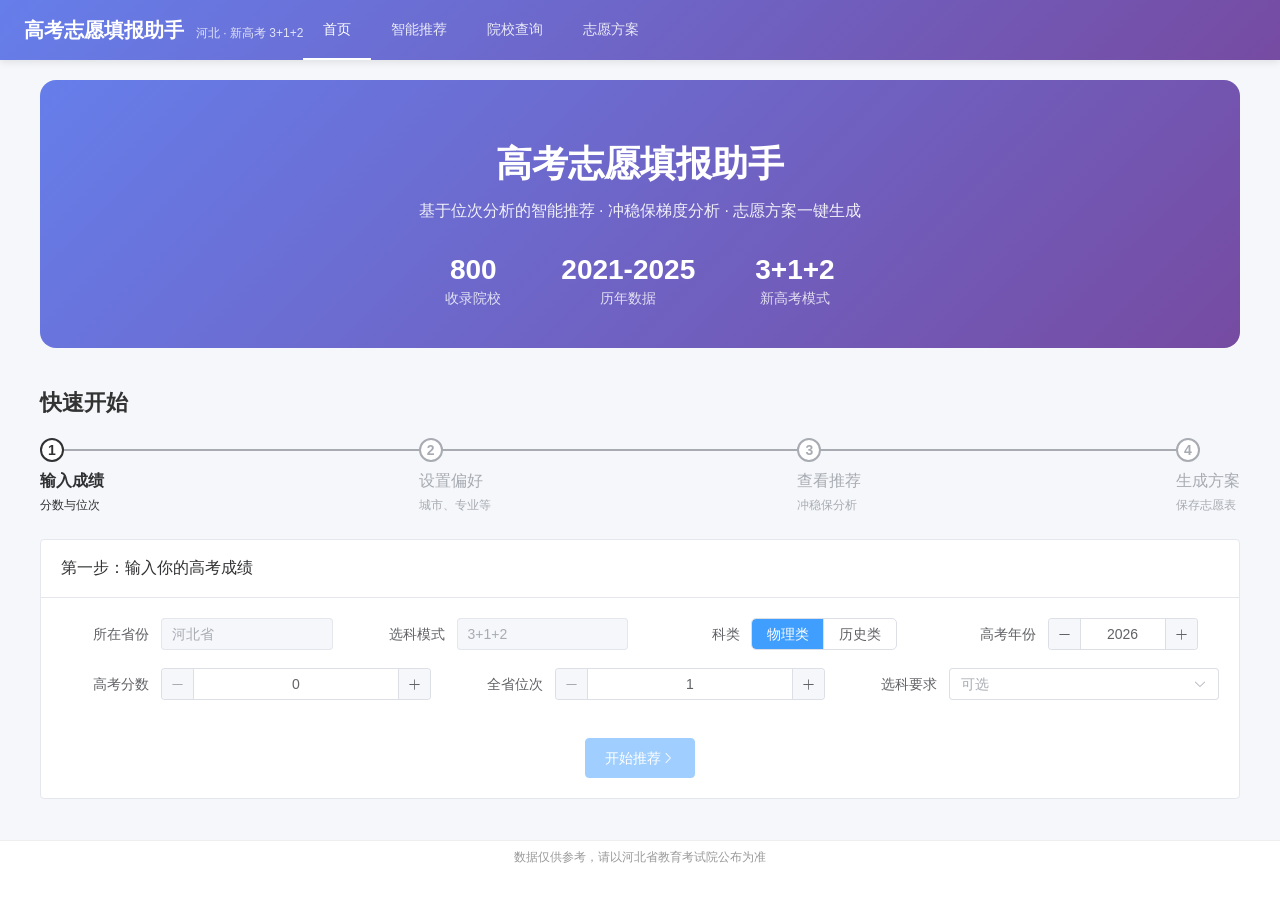
==== commit 092a4a7c: "deploy: switch to hash router for GitHub Pages compatibility" ====
--- a/index.html
+++ b/index.html
@@ -5,7 +5,7 @@
     <meta name="viewport" content="width=device-width, initial-scale=1.0" />
     <title>高考志愿填报助手</title>
     <link rel="icon" href="/favicon.ico" />
-    <script type="module" crossorigin src="/assets/index-DuzpQKc2.js"></script>
+    <script type="module" crossorigin src="/assets/index-CNX29ron.js"></script>
     <link rel="stylesheet" crossorigin href="/assets/index-DEDM8-Pk.css">
   </head>
   <body>
